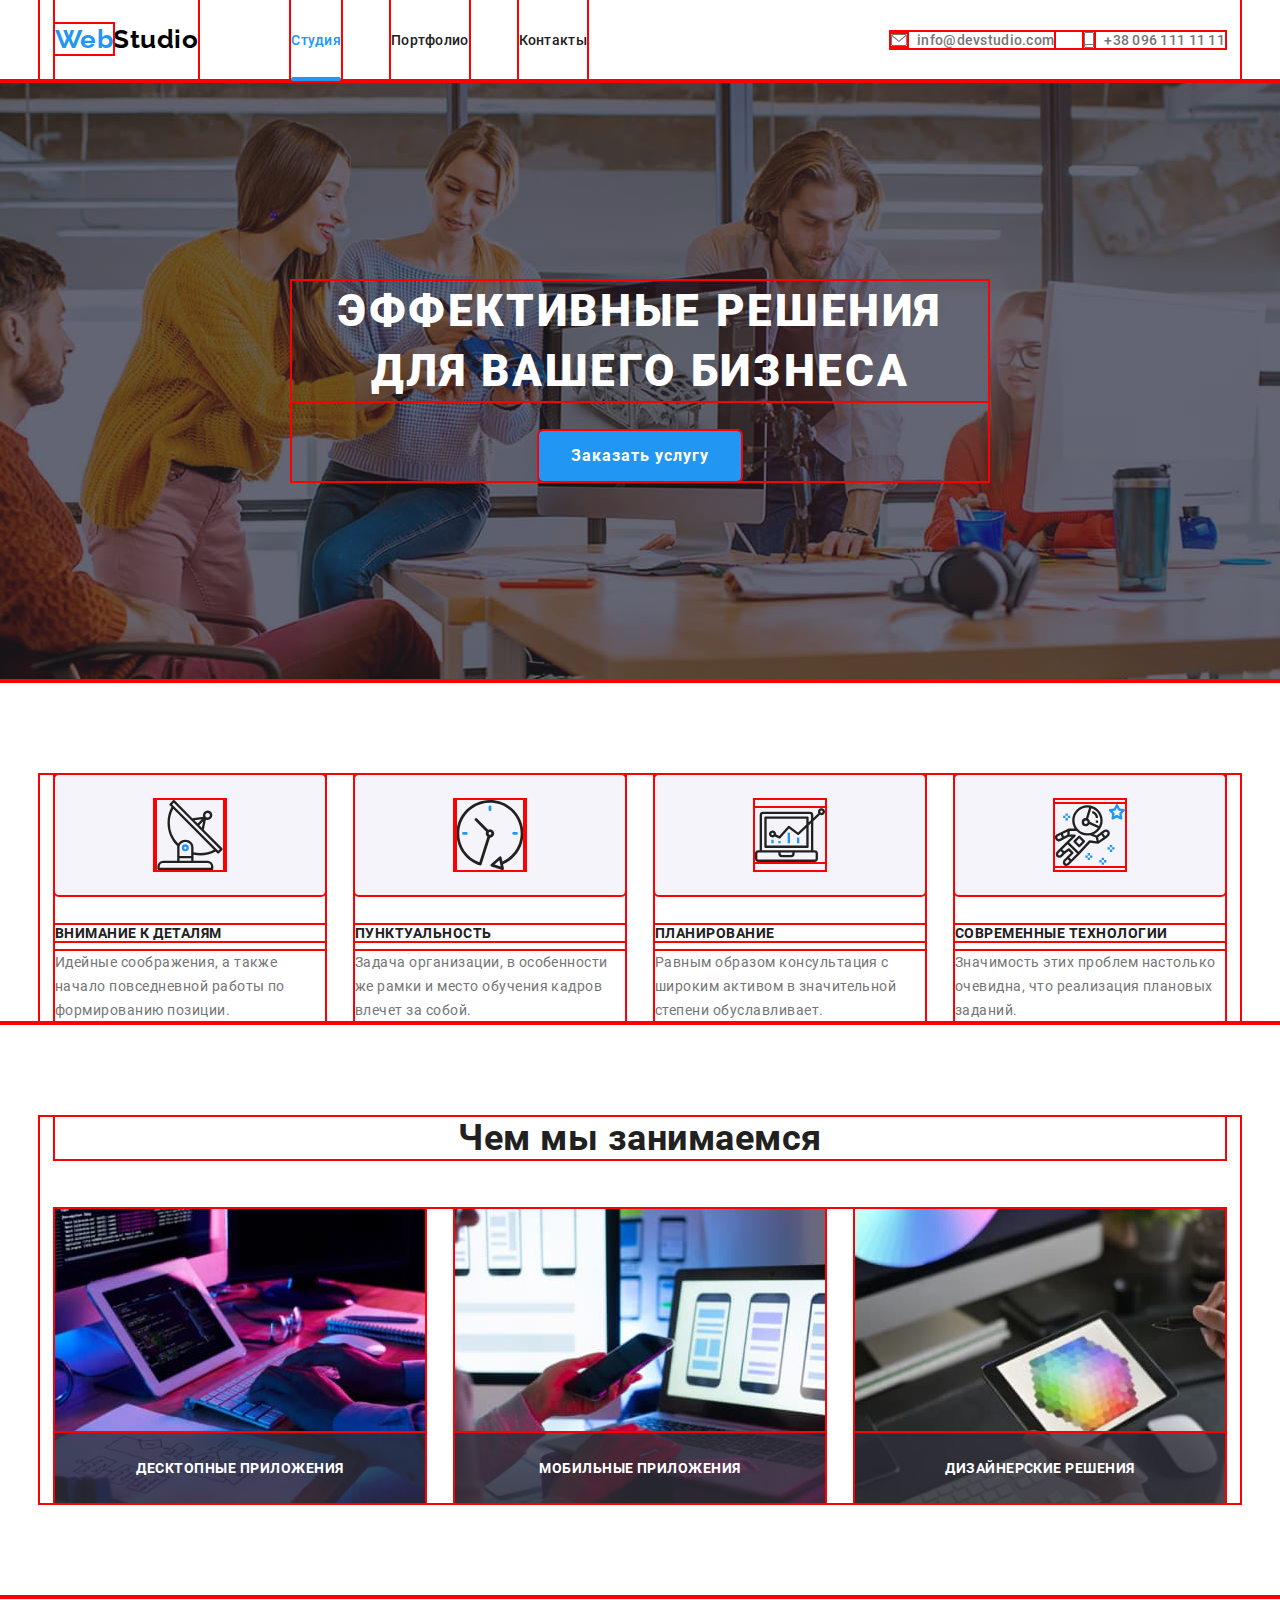
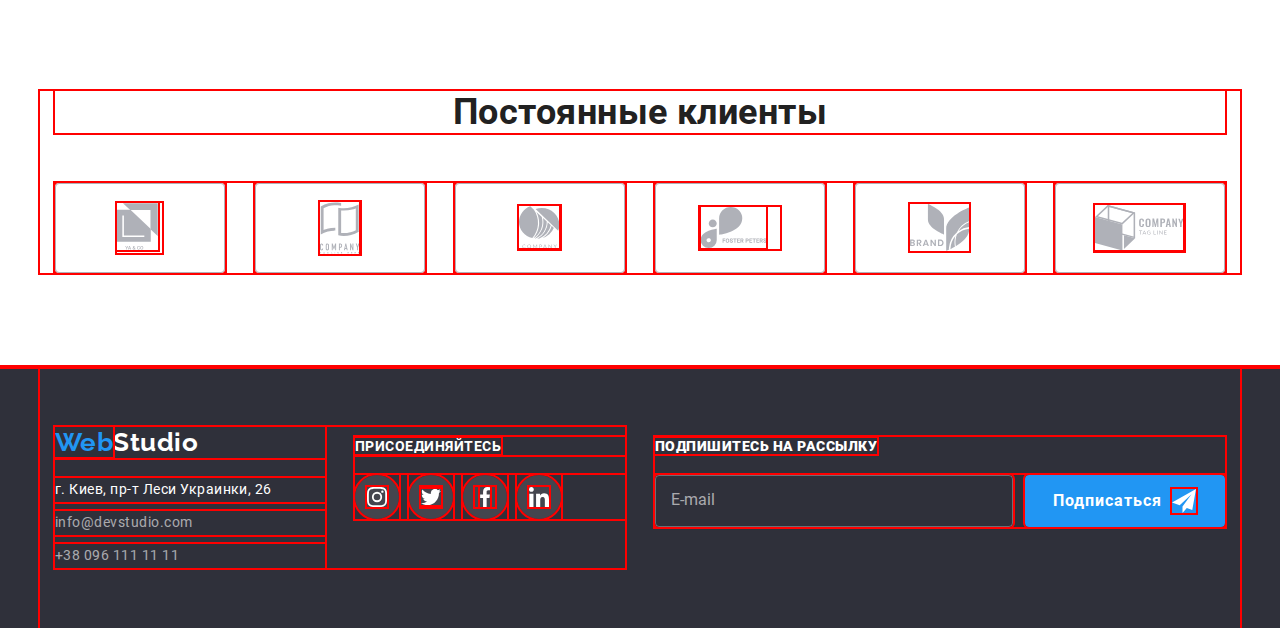
==== index.html @ f8124893 "Добавляет адаптивную верстку для хедера и футера" ====
<!DOCTYPE html>
<html lang="ru">
  <head>
    <meta charset="UTF-8" />
    <meta name="viewport" content="width=device-width, initial-scale=1.0" />
    <title>Studio</title>
    <!-- <link href="https://fonts.googleapis.com/css2?family=Raleway:wght@700&family=Roboto:wght@400;500;700;900&display=swap" rel="stylesheet" /> -->
    <link rel="stylesheet" href="./css/main.min.css" />
  </head>
  <body>
    <header class="header">
      <div class="container header-page">
        <nav class="header-nav">
          <a href="./" class="logo"> <span>Web</span>Studio</a>
          <div class="mobile-menu" id="mobile-menu" data-menu>Menu</div>
          <ul class="menu list">
            <li class="item"><a href="./index.html" class="link current">Студия</a></li>
            <li class="item"><a href="./portfolio.html" class="link">Портфолио</a></li>
            <li class="item"><a href="#" class="link">Контакты</a></li>
          </ul>
        </nav>
        <ul class="contacts list">
          <li class="contacts item">
            <a href="mailto:info@devstudio.com" class="link" target="_blank" rel="noopener noreferrer">
              <svg class="contacts-icon envelope-icon">
                <use href="./images/sprite.svg#icon-envelope"></use>
              </svg>
              info@devstudio.com
            </a>
          </li>
          <li class="contacts item">
            <a href="tel:+380961111111" class="link" target="_blank" rel="noopener noreferrer">
              <svg class="contacts-icon smartphone-icon">
                <use href="./images/sprite.svg#icon-smartphone"></use>
              </svg>
              +38 096 111 11 11
            </a>
          </li>
        </ul>
        <button type="button" class="btn-menu" aria-expanded="false" aria-controls="mobile-menu" data-menu-button>
          <svg width="40" height="40" aria-label="Переключатель моблиьного меню">
            <use class="icon-menu" href="./images/sprite.svg#menu"></use>
            <use class="icon-crosse" href="./images/sprite.svg#crosse"></use>
          </svg>
        </button>
      </div>
    </header>
    <main>
      <!--Герой-->
      <section class="hero">
        <div class="hero-container">
          <h1 class="hero-title">Эффективные решения для вашего бизнеса</h1>
          <button type="button" class="btn-main" data-modal-open>Заказать услугу</button>
        </div>
      </section>
      <!--Преимущества-->
      <section class="features no-padding">
        <div class="container">
          <h2 hidden class="visually-hidden">Advantage</h2>
          <ul class="features-list list">
            <li class="features-item">
              <div class="features-icon-bg">
                <svg class="features-icon">
                  <use href="./images/sprite.svg#icon-antenna"></use>
                </svg>
              </div>
              <h3 class="features-title">Внимание к деталям</h3>
              <p>Идейные соображения, а также начало повседневной работы по формированию позиции.</p>
            </li>
            <li class="features-item">
              <div class="features-icon-bg">
                <svg class="features-icon">
                  <use href="./images/sprite.svg#icon-clock"></use>
                </svg>
              </div>
              <h3 class="features-title">Пунктуальность</h3>
              <p>Задача организации, в особенности же рамки и место обучения кадров влечет за собой.</p>
            </li>
            <li class="features-item">
              <div class="features-icon-bg">
                <svg class="features-icon">
                  <use href="./images/sprite.svg#icon-diagram"></use>
                </svg>
              </div>
              <h3 class="features-title">Планирование</h3>
              <p>Равным образом консультация с широким активом в значительной степени обуславливает.</p>
            </li>
            <li class="features-item">
              <div class="features-icon-bg">
                <svg class="features-icon">
                  <use href="./images/sprite.svg#icon-astronaut"></use>
                </svg>
              </div>
              <h3 class="features-title">Современные технологии</h3>
              <p>Значимость этих проблем настолько очевидна, что реализация плановых заданий.</p>
            </li>
          </ul>
        </div>
      </section>
      <!--Чем мы занимаемся-->
      <section class="services">
        <div class="container">
          <h2 class="section-title">Чем мы занимаемся</h2>
          <ul class="services-list list">
            <li class="flex-element">
              <img src="./images/img1.jpg" alt="Десктопные приложения" width="370" />
              <h3>Десктопные приложения</h3>
            </li>
            <li class="flex-element">
              <img src="./images/img2.jpg" alt="Мобильные приложения" width="370" />
              <h3>Мобильные приложения</h3>
            </li>
            <li class="flex-element">
              <img src="./images/img3.jpg" alt="Дизайнерские решения веб" width="370" />
              <h3>Дизайнерские решения</h3>
            </li>
          </ul>
        </div>
      </section>
      <!--Наша команда-->
      <!-- <section class="team">
        <div class="container">
          <h2 class="section-title">Наша команда</h2>
          <ul class="team-list list">
            <li class="team-card">
              <img src="images/img4.jpg" alt="Николай Кучеренко" width="270" />
              <div class="team-main-info">
                <h3>Игорь Демьяненко</h3>
                <p>Product Designer</p>
                <ul class="social-icons-list list">
                  <li class="social-icons-item">
                    <a href="#" class="social-icons-link" target="_blank" rel="noopener noreferrer" aria-label="ссылка на Инстаграм">
                      <svg class="social-icon" width="20" height="20">
                        <use href="./images/sprite.svg#icon-instagram"></use>
                      </svg>
                    </a>
                  </li>
                  <li class="social-icons-item">
                    <a href="#" class="social-icons-link" target="_blank" rel="noopener norefferer" aria-label="ссылка на Твиттер">
                      <svg class="social-icon" width="20" height="20">
                        <use href="./images/sprite.svg#icon-twitter"></use>
                      </svg>
                    </a>
                  </li>
                  <li class="social-icons-item">
                    <a href="#" class="social-icons-link" target="_blank" rel="noopener norefferer" aria-label="ссылка на Фейсбук">
                      <svg class="social-icon" width="20" height="20">
                        <use href="./images/sprite.svg#icon-facebook"></use>
                      </svg>
                    </a>
                  </li>
                  <li class="social-icons-item">
                    <a href="#" class="social-icons-link" target="_blank" rel="noopener norefferer" aria-label="ссылка на Линкэдин">
                      <svg class="social-icon" width="20" height="20">
                        <use href="./images/sprite.svg#icon-linkedin"></use>
                      </svg>
                    </a>
                  </li>
                </ul>
              </div>
            </li>
            <li class="team-card">
              <img src="./images/img5.jpg" alt="Ольга Иванова" width="270" />
              <div class="team-main-info">
                <h3>Ольга Репина</h3>
                <p>Frontend Developer</p>
                <ul class="social-icons-list list">
                  <li class="social-icons-item">
                    <a href="#" class="social-icons-link" target="_blank" rel="noopener noreferrer" aria-label="ссылка на Инстаграм">
                      <svg class="social-icon" width="20" height="20">
                        <use href="./images/sprite.svg#icon-instagram"></use>
                      </svg>
                    </a>
                  </li>
                  <li class="social-icons-item">
                    <a href="#" class="social-icons-link" target="_blank" rel="noopener norefferer" aria-label="ссылка на Твиттер">
                      <svg class="social-icon" width="20" height="20">
                        <use href="./images/sprite.svg#icon-twitter"></use>
                      </svg>
                    </a>
                  </li>
                  <li class="social-icons-item">
                    <a href="#" class="social-icons-link" target="_blank" rel="noopener norefferer" aria-label="ссылка на Фейсбук">
                      <svg class="social-icon" width="20" height="20">
                        <use href="./images/sprite.svg#icon-facebook"></use>
                      </svg>
                    </a>
                  </li>
                  <li class="social-icons-item">
                    <a href="#" class="social-icons-link" target="_blank" rel="noopener norefferer" aria-label="ссылка на Линкэдин">
                      <svg class="social-icon" width="20" height="20">
                        <use href="./images/sprite.svg#icon-linkedin"></use>
                      </svg>
                    </a>
                  </li>
                </ul>
              </div>
            </li>
            <li class="team-card">
              <img src="./images/img6.jpg" alt="Андрей Шевченко" width="270" />
              <div class="team-main-info">
                <h3>Николай Тарасов</h3>
                <p>Marketing</p>
                <ul class="social-icons-list list">
                  <li class="social-icons-item">
                    <a href="#" class="social-icons-link" target="_blank" rel="noopener noreferrer" aria-label="ссылка на Инстаграм">
                      <svg class="social-icon" width="20" height="20">
                        <use href="./images/sprite.svg#icon-instagram"></use>
                      </svg>
                    </a>
                  </li>
                  <li class="social-icons-item">
                    <a href="#" class="social-icons-link" target="_blank" rel="noopener norefferer" aria-label="ссылка на Твиттер">
                      <svg class="social-icon" width="20" height="20">
                        <use href="./images/sprite.svg#icon-twitter"></use>
                      </svg>
                    </a>
                  </li>
                  <li class="social-icons-item">
                    <a href="#" class="social-icons-link" target="_blank" rel="noopener norefferer" aria-label="ссылка на Фейсбук">
                      <svg class="social-icon" width="20" height="20">
                        <use href="./images/sprite.svg#icon-facebook"></use>
                      </svg>
                    </a>
                  </li>
                  <li class="social-icons-item">
                    <a href="#" class="social-icons-link" target="_blank" rel="noopener norefferer" aria-label="ссылка на Линкэдин">
                      <svg class="social-icon" width="20" height="20">
                        <use href="./images/sprite.svg#icon-linkedin"></use>
                      </svg>
                    </a>
                  </li>
                </ul>
              </div>
            </li>
            <li class="team-card">
              <img src="./images/img7.jpg" alt="Иван Николаев" width="270" />
              <div class="team-main-info">
                <h3>Михаил Ермаков</h3>
                <p>UI Designer</p>
                <ul class="social-icons-list list">
                  <li class="social-icons-item">
                    <a href="#" class="social-icons-link" target="_blank" rel="noopener noreferrer" aria-label="ссылка на Инстаграм">
                      <svg class="social-icon" width="20" height="20">
                        <use href="./images/sprite.svg#icon-instagram"></use>
                      </svg>
                    </a>
                  </li>
                  <li class="social-icons-item">
                    <a href="#" class="social-icons-link" target="_blank" rel="noopener norefferer" aria-label="ссылка на Твиттер">
                      <svg class="social-icon" width="20" height="20">
                        <use href="./images/sprite.svg#icon-twitter"></use>
                      </svg>
                    </a>
                  </li>
                  <li class="social-icons-item">
                    <a href="#" class="social-icons-link" target="_blank" rel="noopener norefferer" aria-label="ссылка на Фейсбук">
                      <svg class="social-icon" width="20" height="20">
                        <use href="./images/sprite.svg#icon-facebook"></use>
                      </svg>
                    </a>
                  </li>
                  <li class="social-icons-item">
                    <a href="#" class="social-icons-link" target="_blank" rel="noopener norefferer" aria-label="ссылка на Линкэдин">
                      <svg class="social-icon" width="20" height="20">
                        <use href="./images/sprite.svg#icon-linkedin"></use>
                      </svg>
                    </a>
                  </li>
                </ul>
              </div>
            </li>
          </ul>
        </div>
      </section> -->
      <!--Наши клиенты-->
      <section class="clients">
        <div class="container studio">
          <h2 class="section-title">Постоянные клиенты</h2>
          <ul class="clients-list list">
            <li class="clients-item">
              <a href="#" class="clients-link" target="_blank" rel="noopener noreferrer" aria-label="YA&KO">
                <svg class="clients-icon" width="45" height="50">
                  <use href="./images/sprite.svg#icon-logo1"></use>
                </svg>
              </a>
            </li>
            <li class="clients-item">
              <a href="#" class="clients-link" target="_blank" rel="noopener noreferrer" aria-label="Company Tagline Here">
                <svg class="clients-icon" width="40" height="52">
                  <use href="./images/sprite.svg#icon-logo2"></use>
                </svg>
              </a>
            </li>
            <li class="clients-item">
              <a href="#" class="clients-link" target="_blank" rel="noopener noreferrer" aria-label="Company">
                <svg class="clients-icon" width="41" height="43">
                  <use href="./images/sprite.svg#icon-logo3"></use>
                </svg>
              </a>
            </li>
            <li class="clients-item">
              <a href="#" class="clients-link" target="_blank" rel="noopener noreferrer" aria-label="Foster Peretrs">
                <svg class="clients-icon" width="80" height="42">
                  <use href="./images/sprite.svg#icon-logo4"></use>
                </svg>
              </a>
            </li>
            <li class="clients-item">
              <a href="#" class="clients-link" target="_blank" rel="noopener noreferrer" aria-label="Brand">
                <svg class="clients-icon" width="59" height="47">
                  <use href="./images/sprite.svg#icon-logo5"></use>
                </svg>
              </a>
            </li>
            <li class="clients-item">
              <a href="#" class="clients-link" target="_blank" rel="noopener noreferrer" aria-label="Company Tag Line">
                <svg class="clients-icon" width="89" height="46">
                  <use href="./images/sprite.svg#icon-logo6"></use>
                </svg>
              </a>
            </li>
          </ul>
        </div>
      </section>
    </main>

    <!-- Футер -->

    <footer class="footer">
      <div class="footer-flexbox container">
        <div class="footer-contacts">
          <div class="footer-address-contacts">
            <a href="./" class="logo logo-footer"> <span>Web</span>Studio</a>
            <address class="address">
              <ul class="list">
                <li class="address-item">г. Киев, пр-т Леси Украинки, 26</li>
                <li class="address-contacts">
                  <a href="mailto:info@devstudio.com" class="link" target="_blank" rel="noopener noreferrer"> info@devstudio.com </a>
                </li>
                <li class="address-contacts">
                  <a href="tel:+380961111111" class="link" target="_blank" rel="noopener noreferrer"> +38 096 111 11 11 </a>
                </li>
              </ul>
            </address>
          </div>
          <div class="footer-social-contacts">
            <p>
              <b class="call-to-activity">Присоединяйтесь</b>
            </p>
            <ul class="footer-social-icons-list list">
              <li class="footer-social-icons-item">
                <a href="#" class="footer-social-icons-link" target="_blank" rel="noopener noreferrer" aria-label="ссылка на Инстаграм">
                  <svg class="footer-social-icon" width="20" height="20">
                    <use href="./images/sprite.svg#icon-instagram"></use>
                  </svg>
                </a>
              </li>
              <li class="footer-social-icons-item">
                <a href="#" class="footer-social-icons-link" target="_blank" rel="noopener norefferer" aria-label="ссылка на Твиттер">
                  <svg class="footer-social-icon" width="20" height="20">
                    <use href="./images/sprite.svg#icon-twitter"></use>
                  </svg>
                </a>
              </li>
              <li class="footer-social-icons-item">
                <a href="#" class="footer-social-icons-link" target="_blank" rel="noopener norefferer" aria-label="ссылка на Фейсбук">
                  <svg class="footer-social-icon" width="20" height="20">
                    <use href="./images/sprite.svg#icon-facebook"></use>
                  </svg>
                </a>
              </li>
              <li class="footer-social-icons-item">
                <a href="#" class="footer-social-icons-link" target="_blank" rel="noopener norefferer" aria-label="ссылка на Линкэдин">
                  <svg class="footer-social-icon" width="20" height="20">
                    <use href="./images/sprite.svg#icon-linkedin"></use>
                  </svg>
                </a>
              </li>
            </ul>
          </div>
        </div>
        <div class="footer-form">
          <form autocomplete="off">
            <label for="subscription" class="call-to-activity">
              <b>Подпишитесь на рассылку</b>
            </label>
            <div class="input-form">
              <input id="subscription" type="email" name="email" placeholder="E-mail" />
              <button type="submit" class="btn-footer">
                Подписаться
                <svg class="icon-send">
                  <use href="./images/sprite.svg#icon-send"></use>
                </svg>
              </button>
            </div>
          </form>
        </div>
      </div>
    </footer>
    <!--Модальное окно-->
    <div class="backdrop is-hidden" data-modal>
      <div class="modal">
        <div class="modal-form">
          <h2 class="modal-title">Оставьте свои данные, мы вам перезвоним</h2>
          <form class="user-form" autocomplete="off">
            <label for="user-name" class="modal-label">Имя</label>
            <div class="form-field">
              <input type="text" name="name" id="user-name" class="form-input" />
              <svg class="icon-form">
                <use href="./images/sprite.svg#person-black-18dp"></use>
              </svg>
            </div>
            <label for="user-tel" class="modal-label">Телефон</label>
            <div class="form-field">
              <input type="tel" name="tel" id="user-tel" class="form-input" />
              <svg class="icon-form">
                <use href="./images/sprite.svg#phone-black-18dp"></use>
              </svg>
            </div>
            <label for="user-email" class="modal-label">Почта</label>
            <div class="form-field">
              <input type="email" name="email" id="user-email" class="form-input" />
              <svg class="icon-form">
                <use href="./images/sprite.svg#email-black-18dp"></use>
              </svg>
            </div>
            <label for="comment" class="modal-label">Комментарий</label>
            <div class="form-field comment">
              <textarea name="comment" id="comment" placeholder="Введите текст"></textarea>
            </div>
            <div class="agreement">
              <label class="user-agreement">
                <input type="checkbox" name="checkbox" class="checkbox" />
                <span class="icon-check"></span>Соглашаюсь с рассылкой и принимаю
                <a href="#">Условия договора</a>
              </label>
            </div>
            <button type="submit" class="btn-submit">Отправить</button>
          </form>
        </div>

        <button type="button" class="btn-modal" data-modal-close>
          <svg class="icon-close">
            <use href="./images/sprite.svg#close-back-18dp"></use>
          </svg>
        </button>
      </div>
    </div>
    <script src="./js/menu.js"></script>
    <script src="./js/modal.js"></script>
  </body>
</html>
---- css/main.min.css ----
@font-face{font-family:"Roboto";src:url("../fonts/Roboto/roboto-v20-latin_cyrillic-regular.woff2") format("woff2"),url("../fonts/Roboto/roboto-v20-latin_cyrillic-regular.woff") format("woff");font-style:normal;font-weight:400}@font-face{font-family:"Roboto";src:url("../fonts/Roboto/roboto-v20-latin_cyrillic-500.woff2") format("woff2"),url("../fonts/Roboto/roboto-v20-latin_cyrillic-500.woff") format("woff");font-style:normal;font-weight:500}@font-face{font-family:"Roboto";src:url("../fonts/Roboto/roboto-v20-latin_cyrillic-700.woff2") format("woff2"),url("../fonts/Roboto/roboto-v20-latin_cyrillic-700.woff") format("woff");font-style:normal;font-weight:700}@font-face{font-family:"Roboto";src:url("../fonts/Roboto/roboto-v20-latin_cyrillic-900.woff2") format("woff2"),url("../fonts/Roboto/roboto-v20-latin_cyrillic-900.woff") format("woff");font-style:normal;font-weight:900}@font-face{font-family:"Raleway";src:url("../fonts/Raleway/raleway-v17-latin_cyrillic-700.woff2") format("woff2"),url("../fonts/Raleway/raleway-v17-latin_cyrillic-700.woff") format("woff");font-style:normal;font-weight:700}/*! normalize.css v8.0.1 | MIT License | github.com/necolas/normalize.css */html{line-height:1.15;-webkit-text-size-adjust:100%}body{margin:0}main{display:block}h1{font-size:2em;margin:0.67em 0}hr{-webkit-box-sizing:content-box;box-sizing:content-box;height:0;overflow:visible}pre{font-family:monospace, monospace;font-size:1em}a{background-color:transparent}abbr[title]{border-bottom:none;text-decoration:underline;-webkit-text-decoration:underline dotted;text-decoration:underline dotted}b,strong{font-weight:bolder}code,kbd,samp{font-family:monospace, monospace;font-size:1em}small{font-size:80%}sub,sup{font-size:75%;line-height:0;position:relative;vertical-align:baseline}sub{bottom:-0.25em}sup{top:-0.5em}img{border-style:none}button,input,optgroup,select,textarea{font-family:inherit;font-size:100%;line-height:1.15;margin:0}button,input{overflow:visible}button,select{text-transform:none}button,[type="button"],[type="reset"],[type="submit"]{-webkit-appearance:button}button::-moz-focus-inner,[type="button"]::-moz-focus-inner,[type="reset"]::-moz-focus-inner,[type="submit"]::-moz-focus-inner{border-style:none;padding:0}button:-moz-focusring,[type="button"]:-moz-focusring,[type="reset"]:-moz-focusring,[type="submit"]:-moz-focusring{outline:1px dotted ButtonText}fieldset{padding:0.35em 0.75em 0.625em}legend{-webkit-box-sizing:border-box;box-sizing:border-box;color:inherit;display:table;max-width:100%;padding:0;white-space:normal}progress{vertical-align:baseline}textarea{overflow:auto}[type="checkbox"],[type="radio"]{-webkit-box-sizing:border-box;box-sizing:border-box;padding:0}[type="number"]::-webkit-inner-spin-button,[type="number"]::-webkit-outer-spin-button{height:auto}[type="search"]{-webkit-appearance:textfield;outline-offset:-2px}[type="search"]::-webkit-search-decoration{-webkit-appearance:none}::-webkit-file-upload-button{-webkit-appearance:button;font:inherit}details{display:block}summary{display:list-item}template{display:none}[hidden]{display:none}html{-webkit-box-sizing:border-box;box-sizing:border-box}*{outline:2px solid red}*,*::before,*::after{-webkit-box-sizing:inherit;box-sizing:inherit}body{font-family:"Roboto", sans-serif;letter-spacing:0.03em}a{display:block;text-decoration:none}address{font-style:normal}img{display:block;max-width:100%;height:auto}.list{list-style:none;padding:0;margin:0}.container{width:100%;margin-right:auto;margin-left:auto;padding-right:15px;padding-left:15px}@media (min-width: 480px){.container{width:480px}}@media (min-width: 768px){.container{width:768px}}@media (min-width: 1200px){.container{width:1200px}}.visually-hidden{position:absolute !important;clip:rect(1px 1px 1px 1px);clip:rect(1px, 1px, 1px, 1px);padding:0 !important;border:0 !important;height:1px !important;width:1px !important;overflow:hidden}section{padding-top:60px;padding-bottom:60px}@media (min-width: 1200px){section{padding-top:94px;padding-bottom:94px}}section.no-padding{padding-bottom:0}.section-title{margin-top:0;margin-bottom:30px;font-weight:bold;font-size:28px;line-height:1.179;text-align:center;color:#212121}@media (min-width: 1200px){.section-title{margin-bottom:50px;font-size:36px;line-height:1.167}}.header{border-bottom:1px solid #ececec}@media screen and (max-width: 767px){.header{position:relative}}.header-page{display:-webkit-box;display:-ms-flexbox;display:flex;-webkit-box-align:center;-ms-flex-align:center;align-items:center;-webkit-box-pack:justify;-ms-flex-pack:justify;justify-content:space-between}.header-nav{display:-webkit-box;display:-ms-flexbox;display:flex;-webkit-box-align:center;-ms-flex-align:center;align-items:center;-webkit-box-pack:justify;-ms-flex-pack:justify;justify-content:space-between}.logo{padding-top:24px;padding-bottom:25px;font-family:"Raleway", sans-serif;font-weight:700;font-size:26px;line-height:1.192;color:#000}.logo span{color:#2196f3}.logo-footer{padding-top:0;padding-bottom:0;margin-bottom:20px;color:#fff}.menu{display:none}@media (min-width: 768px){.menu{display:-webkit-box;display:-ms-flexbox;display:flex;margin-left:88px}}@media (min-width: 1200px){.menu{margin-left:93px}}.menu .item:not(:last-child){margin-right:50px}.menu .link{padding-top:32px;padding-bottom:32px;font-weight:500;font-size:14px;line-height:1.143;letter-spacing:0.02em;color:#212121;-webkit-transition:color 250ms cubic-bezier(0.4, 0, 0.2, 1);transition:color 250ms cubic-bezier(0.4, 0, 0.2, 1)}.menu .link:hover,.menu .link:focus{color:#2196f3}.menu .current{position:relative;color:#2196f3}.menu .current::after{position:absolute;bottom:-1px;display:block;content:" ";border-radius:2px;width:100%;height:4px;background:#2196f3}.btn-menu{display:-webkit-box;display:-ms-flexbox;display:flex;padding:0;margin:0;border:none;background-color:transparent}.btn-menu .icon-crosse{display:none}.btn-menu.is-open .icon-crosse{display:block}.btn-menu.is-open .icon-menu{display:none}@media (min-width: 768px){.btn-menu{display:none}}.mobile-menu{display:none;position:absolute;top:100%;left:0;width:100%;background-color:#fff;padding:20px;text-align:center;font-weight:500;font-size:18px;line-height:1.167;letter-spacing:0.02em;color:#212121}.mobile-menu.is-open{display:block}.contacts{display:none}@media (min-width: 768px){.contacts{display:block;margin-left:auto}.contacts .item+.item{margin-top:10px}}@media (min-width: 1200px){.contacts{display:-webkit-box;display:-ms-flexbox;display:flex}.contacts .item+.item{margin-left:30px;margin-top:0}}.contacts .link{display:-webkit-box;display:-ms-flexbox;display:flex;-webkit-box-align:center;-ms-flex-align:center;align-items:center;font-weight:500;font-size:14px;line-height:1.143;letter-spacing:0.02em;color:#757575;-webkit-transition:color 250ms cubic-bezier(0.4, 0, 0.2, 1);transition:color 250ms cubic-bezier(0.4, 0, 0.2, 1)}.contacts .link:hover,.contacts .link:focus{color:#2196f3}.envelope-icon,.smartphone-icon{margin-right:10px;fill:currentColor;width:12px;height:10px}.envelope-icon{width:16px;height:12px}.smartphone-icon{width:10px;height:16px}.hero{display:-webkit-box;display:-ms-flexbox;display:flex;max-width:1600px;min-height:600px;margin-left:auto;margin-right:auto;background-color:#c4c4c4;background-image:-webkit-gradient(linear, left top, right top, from(rgba(47,48,58,0.4)), to(rgba(47,48,58,0.4))),url(../images/hero-img.jpg);background-image:linear-gradient(to right, rgba(47,48,58,0.4), rgba(47,48,58,0.4)),url(../images/hero-img.jpg);background-repeat:no-repeat;background-position:center;background-size:cover}.hero-container{display:-webkit-box;display:-ms-flexbox;display:flex;-ms-flex-wrap:wrap;flex-wrap:wrap;-webkit-box-pack:center;-ms-flex-pack:center;justify-content:center;max-width:360px;margin:auto}@media (min-width: 1200px){.hero-container{max-width:696px}}.hero-title{margin-top:0;margin-bottom:30px;margin-right:auto;margin-left:auto;font-weight:900;font-size:26px;line-height:1.615;letter-spacing:0.06em;text-align:center;text-transform:uppercase;color:#fff}@media (min-width: 1200px){.hero-title{font-size:44px;line-height:1.364}}.btn-main{border-radius:4px;border:0 solid transparent;min-width:200px;padding:10px 32px;font-weight:700;font-size:16px;line-height:1.875;letter-spacing:0.06em;color:#fff;background-color:#2196f3;-webkit-box-shadow:0px 4px 4px rgba(0,0,0,0.15);box-shadow:0px 4px 4px rgba(0,0,0,0.15);cursor:pointer;-webkit-transition:color 250ms cubic-bezier(0.4, 0, 0.2, 1),background-color 250ms cubic-bezier(0.4, 0, 0.2, 1);transition:color 250ms cubic-bezier(0.4, 0, 0.2, 1),background-color 250ms cubic-bezier(0.4, 0, 0.2, 1)}.btn-main:hover,.btn-main:focus{color:#2196f3;background-color:#fff}.btn-footer{display:-webkit-box;display:-ms-flexbox;display:flex;-webkit-box-align:center;-ms-flex-align:center;align-items:center;min-width:200px;min-height:50px;padding:10px 28px;margin-right:auto;margin-left:auto;border-radius:4px;font-weight:700;font-size:16px;line-height:1.875;letter-spacing:0.06em;color:#fff;background:#2196f3;border:transparent;cursor:pointer;-webkit-transition:background-color 250ms cubic-bezier(0.4, 0, 0.2, 1);transition:background-color 250ms cubic-bezier(0.4, 0, 0.2, 1)}.btn-footer:hover,.btn-footer:focus{color:#2196f3;background-color:#fff}@media (min-width: 768px){.features-list{display:-webkit-box;display:-ms-flexbox;display:flex;-ms-flex-wrap:wrap;flex-wrap:wrap}}.features-item{width:100%}@media screen and (max-width: 767px){.features-item:not(:last-child){margin-bottom:30px}}@media (min-width: 768px){.features-item{width:calc((100% - 30px) / 2)}.features-item:not(:nth-child(2n)){margin-right:30px}}@media screen and (max-width: 1199px){.features-item:not(:nth-last-child(-n+2)){margin-bottom:30px}}@media (min-width: 1200px){.features-item{width:calc((100% - 90px) / 4);margin-bottom:0}.features-item:not(:last-child){margin-right:30px}}.features-icon-bg{display:-webkit-box;display:-ms-flexbox;display:flex;-webkit-box-pack:center;-ms-flex-pack:center;justify-content:center;-webkit-box-align:center;-ms-flex-align:center;align-items:center;width:100%;height:120px;background-color:#f5f4fa;border-radius:4px}.features-icon{width:70px;height:70px}.features-title{margin-top:30px;margin-bottom:10px;font-weight:700;font-size:14px;line-height:1.143;text-align:center;text-transform:uppercase;color:#212121}@media (min-width: 768px){.features-title{text-align:start}}.features p{margin:0;font-weight:400;font-size:14px;line-height:1.714;color:#757575}@media screen and (max-width: 1199px){.services{display:none}}.services-list{display:-webkit-box;display:-ms-flexbox;display:flex;-ms-flex-wrap:wrap;flex-wrap:wrap}.services-list h3{position:absolute;bottom:0;margin:0;padding-top:27px;padding-bottom:27px;font-weight:700;font-size:14px;line-height:1.143;text-align:center;text-transform:uppercase;width:100%;height:70px;color:#fff;background:rgba(47,48,58,0.8)}.services-list .flex-element{position:relative;width:calc((100% - 60px) / 3)}.services-list .flex-element:not(:nth-child(3n)){margin-right:30px}.team{background-color:#f5f4fa}.team-card{border-radius:0px 0px 4px 4px;background-color:#fff;-webkit-box-shadow:0px 1px 3px rgba(0,0,0,0.12),0px 1px 1px rgba(0,0,0,0.14),0px 2px 1px rgba(0,0,0,0.2);box-shadow:0px 1px 3px rgba(0,0,0,0.12),0px 1px 1px rgba(0,0,0,0.14),0px 2px 1px rgba(0,0,0,0.2)}.team h3{margin-top:0;margin-bottom:10px;font-weight:500;font-size:16px;line-height:1.187;text-align:center;color:#212121}.team p{margin-top:0;margin-bottom:16px;font-weight:400;font-size:16px;line-height:1.187;text-align:center;color:#757575}.team-main-info{padding-top:30px;padding-bottom:24px}.social-icons-list{display:-webkit-box;display:-ms-flexbox;display:flex;-webkit-box-pack:center;-ms-flex-pack:center;justify-content:center}.social-icons-link{display:-webkit-box;display:-ms-flexbox;display:flex;-webkit-box-pack:center;-ms-flex-pack:center;justify-content:center;-webkit-box-align:center;-ms-flex-align:center;align-items:center;width:44px;height:44px;border-radius:50%;color:#afb1b8;background-color:transparent;-webkit-transition:color 250ms cubic-bezier(0.4, 0, 0.2, 1),background-color 250ms cubic-bezier(0.4, 0, 0.2, 1);transition:color 250ms cubic-bezier(0.4, 0, 0.2, 1),background-color 250ms cubic-bezier(0.4, 0, 0.2, 1)}.social-icons-link:hover,.social-icons-link:focus{color:#fff;background-color:#2196f3}.social-icons-item:not(:last-child){margin-right:10px}.social-icon{fill:currentColor}.clients-list{display:-webkit-box;display:-ms-flexbox;display:flex;-ms-flex-wrap:wrap;flex-wrap:wrap}@media screen and (max-width: 767px){.clients-item{width:calc((100% - 30px) / 2)}.clients-item:not(:nth-child(2n)){margin-right:30px}.clients-item:not(:nth-last-child(-n+2)){margin-bottom:30px}}@media screen and (min-width: 768px) and (max-width: 1199px){.clients-item{width:calc((100% - 60px) / 3)}.clients-item:not(:nth-child(3n)){margin-right:30px}.clients-item:not(:nth-last-child(-n+3)){margin-bottom:30px}}@media (min-width: 1200px){.clients-item{width:calc((100% - 150px) / 6)}.clients-item:not(:nth-child(6n)){margin-right:30px}}.clients-link{display:-webkit-box;display:-ms-flexbox;display:flex;-webkit-box-pack:center;-ms-flex-pack:center;justify-content:center;-webkit-box-align:center;-ms-flex-align:center;align-items:center;width:100%;height:90px;border:1px solid #afb1b8;-webkit-box-sizing:border-box;box-sizing:border-box;border-radius:4px;color:#afb1b8;-webkit-transition:color 250ms cubic-bezier(0.4, 0, 0.2, 1),border-color 250ms cubic-bezier(0.4, 0, 0.2, 1);transition:color 250ms cubic-bezier(0.4, 0, 0.2, 1),border-color 250ms cubic-bezier(0.4, 0, 0.2, 1)}.clients-link:hover,.clients-link:focus{border-color:#2196f3;color:#2196f3}.clients-icon{fill:currentColor}.footer{background-color:#2f303a;color:#fff}.footer-flexbox{padding-top:60px;padding-bottom:60px}@media (min-width: 1200px){.footer-flexbox{display:-webkit-box;display:-ms-flexbox;display:flex;-webkit-box-align:baseline;-ms-flex-align:baseline;align-items:baseline;-webkit-box-pack:justify;-ms-flex-pack:justify;justify-content:space-between}.footer-flexbox .footer-form{width:calc(50% - 15px)}}@media screen and (min-width: 768px){.footer-contacts{display:-webkit-box;display:-ms-flexbox;display:flex;-webkit-box-align:baseline;-ms-flex-align:baseline;align-items:baseline;-ms-flex-pack:distribute;justify-content:space-around}}@media (min-width: 1200px){.footer-contacts{width:calc((100% - 30px) / 2);margin-right:30px;margin-bottom:0;-webkit-box-pack:start;-ms-flex-pack:start;justify-content:start}}@media screen and (max-width: 1199px){.footer-address-contacts,.footer-social-contacts{text-align:center;margin-bottom:60px}}@media (min-width: 1200px){.footer-address-contacts,.footer-social-contacts{width:calc((100% - 30px) / 2)}.footer-address-contacts:not(:last-child),.footer-social-contacts:not(:last-child){margin-right:30px}}.address>.list{font-weight:400;font-size:14px;line-height:1.714}.address-contacts .link{margin-top:9px;color:rgba(255,255,255,0.6);-webkit-transition:color 250ms cubic-bezier(0.4, 0, 0.2, 1);transition:color 250ms cubic-bezier(0.4, 0, 0.2, 1)}.address-contacts .link:hover,.address-contacts .link:focus{color:#2196f3}.footer p{margin-top:0;margin-bottom:20px}.footer-social-icons-list{display:-webkit-box;display:-ms-flexbox;display:flex;-webkit-box-pack:center;-ms-flex-pack:center;justify-content:center}@media (min-width: 1200px){.footer-social-icons-list{-webkit-box-pack:start;-ms-flex-pack:start;justify-content:start}}.footer-social-icons-item:not(:last-child){margin-right:10px}.footer-social-icons-link{display:-webkit-box;display:-ms-flexbox;display:flex;-webkit-box-pack:center;-ms-flex-pack:center;justify-content:center;-webkit-box-align:center;-ms-flex-align:center;align-items:center;width:44px;height:44px;border-radius:50%;color:#fff;background-color:rgba(255,255,255,0.1);-webkit-transition:background-color 250ms cubic-bezier(0.4, 0, 0.2, 1);transition:background-color 250ms cubic-bezier(0.4, 0, 0.2, 1)}.footer-social-icons-link:hover,.footer-social-icons-link:focus{background-color:#2196f3}.footer-social-icon{fill:currentColor}.call-to-activity{font-weight:700;font-size:14px;line-height:1.143;text-transform:uppercase}@media screen and (max-width: 1199px){.footer-form{text-align:center}}.input-form{margin-top:20px}@media (min-width: 1200px){.input-form{display:-webkit-box;display:-ms-flexbox;display:flex}}.input-form input{display:-webkit-box;display:-ms-flexbox;display:flex;-webkit-box-align:center;-ms-flex-align:center;align-items:center;margin-right:auto;margin-left:auto;margin-bottom:20px;width:100%;max-width:450px;border-radius:4px;padding:15px 0px 16px 15px;background-color:transparent;color:rgba(255,255,255,0.6);border:1px solid rgba(255,255,255,0.3)}@media (min-width: 1200px){.input-form input{max-width:358px;margin-right:12px;margin-bottom:0}}.input-form input::-webkit-input-placeholder{padding-right:0;font-weight:400;font-size:16px;line-height:1.25;color:rgba(255,255,255,0.6)}.input-form input:-ms-input-placeholder{padding-right:0;font-weight:400;font-size:16px;line-height:1.25;color:rgba(255,255,255,0.6)}.input-form input::-ms-input-placeholder{padding-right:0;font-weight:400;font-size:16px;line-height:1.25;color:rgba(255,255,255,0.6)}.input-form input::placeholder{padding-right:0;font-weight:400;font-size:16px;line-height:1.25;color:rgba(255,255,255,0.6)}.icon-send{margin-left:10px;width:24px;height:24px;fill:currentColor}.backdrop{position:fixed;top:0;left:0;bottom:0;right:0;background-color:rgba(0,0,0,0.2);-webkit-transition:opacity 250ms cubic-bezier(0.4, 0, 0.2, 1);transition:opacity 250ms cubic-bezier(0.4, 0, 0.2, 1)}.backdrop.is-hidden{opacity:0;pointer-events:none}.modal{position:absolute;top:50%;left:50%;-webkit-transform:translate(-50%, -50%);transform:translate(-50%, -50%);display:-webkit-box;display:-ms-flexbox;display:flex;-webkit-box-pack:end;-ms-flex-pack:end;justify-content:flex-end;width:528px;height:581px;background-color:#fff;-webkit-transition:-webkit-transform 250ms cubic-bezier(0.4, 0, 0.2, 1);transition:-webkit-transform 250ms cubic-bezier(0.4, 0, 0.2, 1);transition:transform 250ms cubic-bezier(0.4, 0, 0.2, 1);transition:transform 250ms cubic-bezier(0.4, 0, 0.2, 1), -webkit-transform 250ms cubic-bezier(0.4, 0, 0.2, 1)}.modal-form{width:100%;padding:40px}.modal-title{margin:0 0 12px;font-weight:700;font-size:20px;line-height:1.15;text-align:center;color:#212121}.modal-label{display:-webkit-box;display:-ms-flexbox;display:flex;-webkit-box-orient:vertical;-webkit-box-direction:normal;-ms-flex-direction:column;flex-direction:column;margin-bottom:4px;font-weight:400;font-size:12px;line-height:1.167;letter-spacing:0.01em;color:#757575}.user-form{width:448px}.form-field{position:relative;margin-bottom:10px}.form-field.comment{margin-bottom:20px}.form-input{display:block;width:100%;margin:0;padding-top:11px;padding-right:12px;padding-bottom:11px;padding-left:42px;border:1px solid rgba(33,33,33,0.2);border-radius:4px;outline:none;-webkit-transition:border-color 250ms cubic-bezier(0.4, 0, 0.2, 1);transition:border-color 250ms cubic-bezier(0.4, 0, 0.2, 1)}.form-input:focus{border-color:#2196f3}.form-input:focus+.icon-form{fill:#2196f3}.icon-form{position:absolute;top:50%;left:12px;-webkit-transform:translateY(-50%);transform:translateY(-50%);width:18px;height:18px;fill:#000;-webkit-transition:fill 250ms cubic-bezier(0.4, 0, 0.2, 1);transition:fill 250ms cubic-bezier(0.4, 0, 0.2, 1)}textarea{width:100%;resize:none;padding:12px 16px;height:120px;border:1px solid rgba(33,33,33,0.2);border-radius:4px;-webkit-transition:border-color 250ms cubic-bezier(0.4, 0, 0.2, 1);transition:border-color 250ms cubic-bezier(0.4, 0, 0.2, 1)}textarea:focus{border-color:#2196f3}.form-field textarea::-webkit-input-placeholder{font-weight:400;font-size:12px;line-height:1.167;letter-spacing:0.01em;color:rgba(117,117,117,0.5)}.form-field textarea:-ms-input-placeholder{font-weight:400;font-size:12px;line-height:1.167;letter-spacing:0.01em;color:rgba(117,117,117,0.5)}.form-field textarea::-ms-input-placeholder{font-weight:400;font-size:12px;line-height:1.167;letter-spacing:0.01em;color:rgba(117,117,117,0.5)}.form-field textarea::placeholder{font-weight:400;font-size:12px;line-height:1.167;letter-spacing:0.01em;color:rgba(117,117,117,0.5)}.agreement{display:-webkit-box;display:-ms-flexbox;display:flex;-webkit-box-pack:center;-ms-flex-pack:center;justify-content:center;margin-bottom:30px}.user-agreement{position:relative;display:inline-block;padding-left:23px;font-weight:400;font-size:14px;line-height:1.714;color:#757575}.user-agreement a{display:inline-block;color:#2196f3;text-decoration:underline}.checkbox{position:absolute;width:1px;height:1px;margin:-1px;border:0;padding:0;clip:rect(0 0 0 0);overflow:hidden}.icon-check{position:absolute;top:50%;left:0;-webkit-transform:translateY(-50%);transform:translateY(-50%);display:inline-block;margin-right:7px;width:16px;height:15px;border:2px solid #212121;border-radius:3px;-webkit-transition:border-color 250ms cubic-bezier(0.4, 0, 0.2, 1),background-color 250ms cubic-bezier(0.4, 0, 0.2, 1),background-image 250ms cubic-bezier(0.4, 0, 0.2, 1),background-origin 250ms cubic-bezier(0.4, 0, 0.2, 1);transition:border-color 250ms cubic-bezier(0.4, 0, 0.2, 1),background-color 250ms cubic-bezier(0.4, 0, 0.2, 1),background-image 250ms cubic-bezier(0.4, 0, 0.2, 1),background-origin 250ms cubic-bezier(0.4, 0, 0.2, 1)}.checkbox:checked+.icon-check{border-color:#2196f3;background-color:#2196f3;background-image:url(../images/icons/icon-check.svg);background-size:contain;background-origin:border-box}.btn-submit{display:block;margin-left:auto;margin-right:auto;border-radius:4px;border:0 solid transparent;min-width:200px;padding:10px 32px;font-weight:700;font-size:16px;line-height:1.875;letter-spacing:0.06em;color:#fff;background-color:#2196f3;-webkit-box-shadow:0px 4px 4px rgba(0,0,0,0.15);box-shadow:0px 4px 4px rgba(0,0,0,0.15);cursor:pointer;-webkit-transition:color 250ms cubic-bezier(0.4, 0, 0.2, 1),background-color 250ms cubic-bezier(0.4, 0, 0.2, 1);transition:color 250ms cubic-bezier(0.4, 0, 0.2, 1),background-color 250ms cubic-bezier(0.4, 0, 0.2, 1)}.btn-submit:hover,.btn-submit:focus{color:#2196f3;background-color:#fff}.btn-modal{position:absolute;display:-webkit-box;display:-ms-flexbox;display:flex;-webkit-box-pack:center;-ms-flex-pack:center;justify-content:center;-webkit-box-align:center;-ms-flex-align:center;align-items:center;width:30px;height:30px;margin-top:8px;margin-right:8px;background-color:#fff;border:1px solid rgba(0,0,0,0.1);-webkit-box-sizing:border-box;box-sizing:border-box;border-radius:50%;cursor:pointer}.icon-close{width:18px;height:18px;fill:#000;-webkit-transition:fill 250ms cubic-bezier(0.4, 0, 0.2, 1);transition:fill 250ms cubic-bezier(0.4, 0, 0.2, 1)}.icon-close:hover,.icon-close:focus{fill:#2196f3}
/*# sourceMappingURL=main.min.css.map */
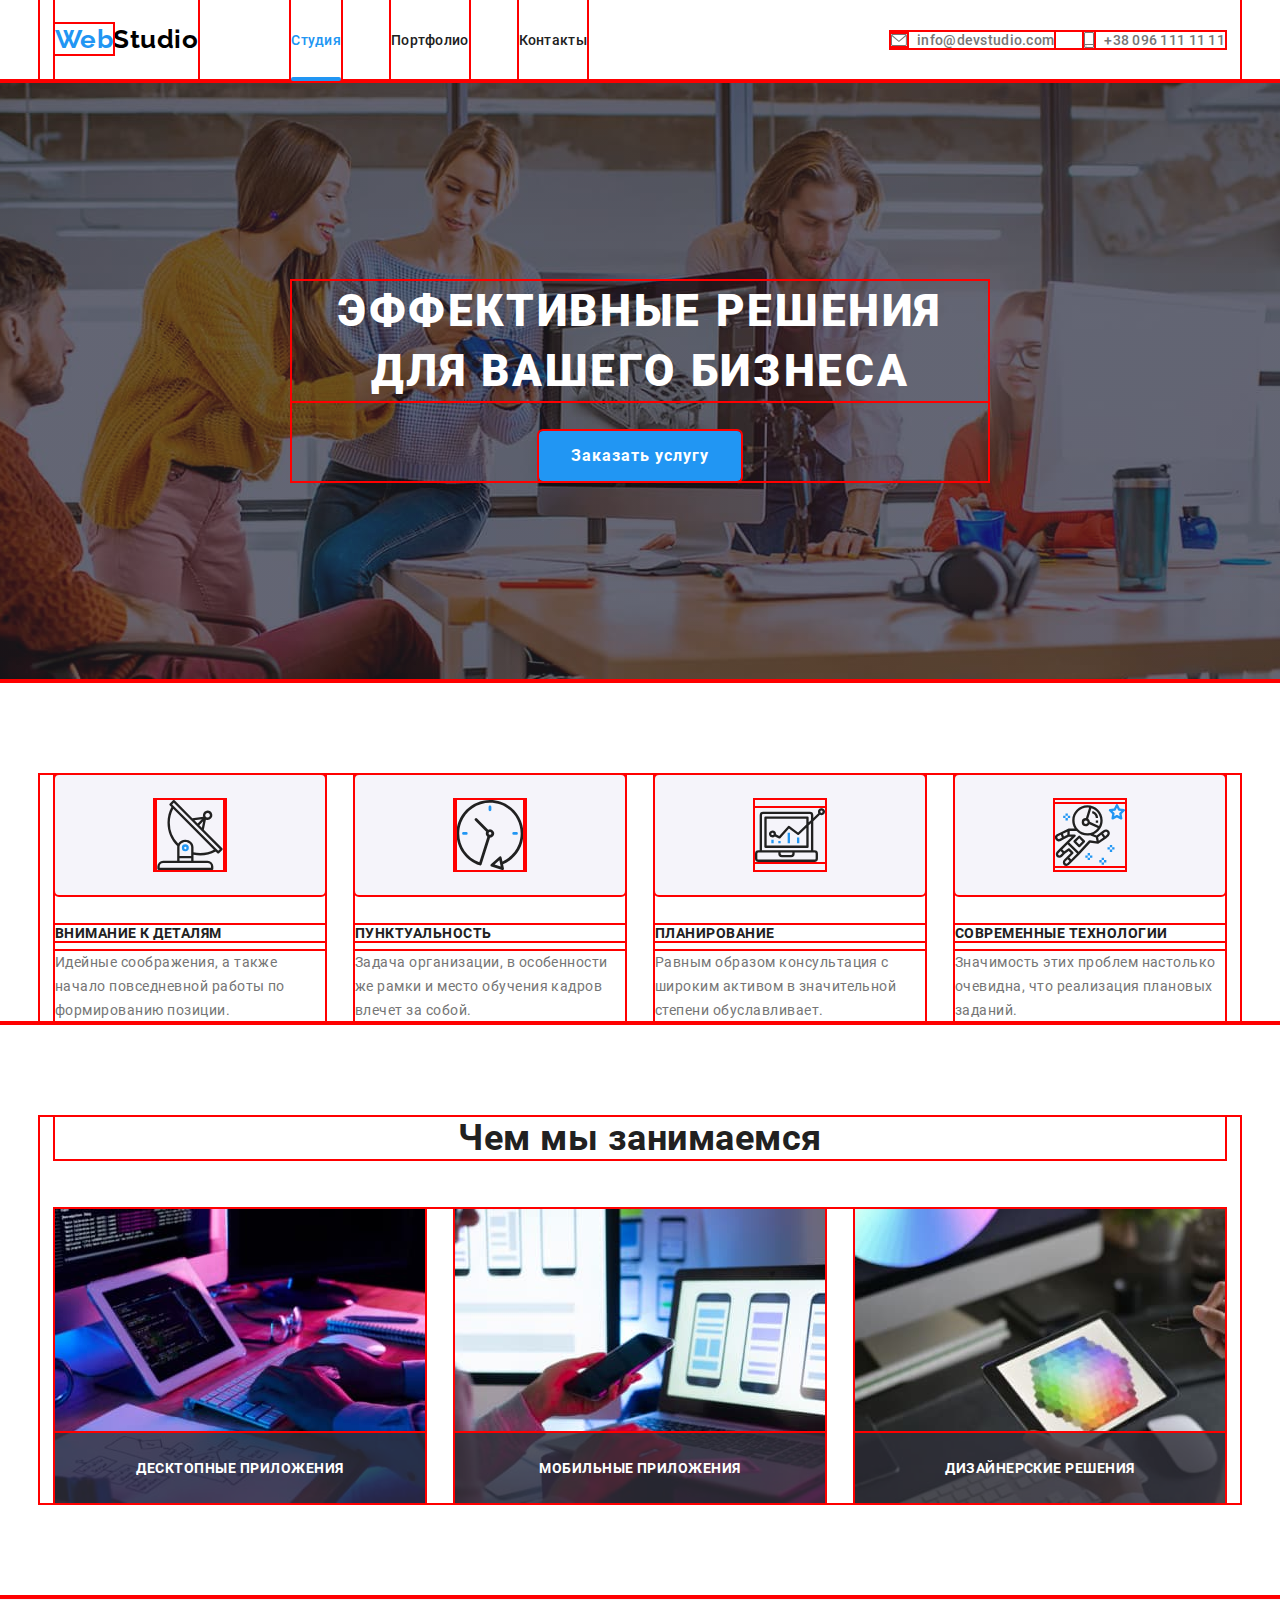
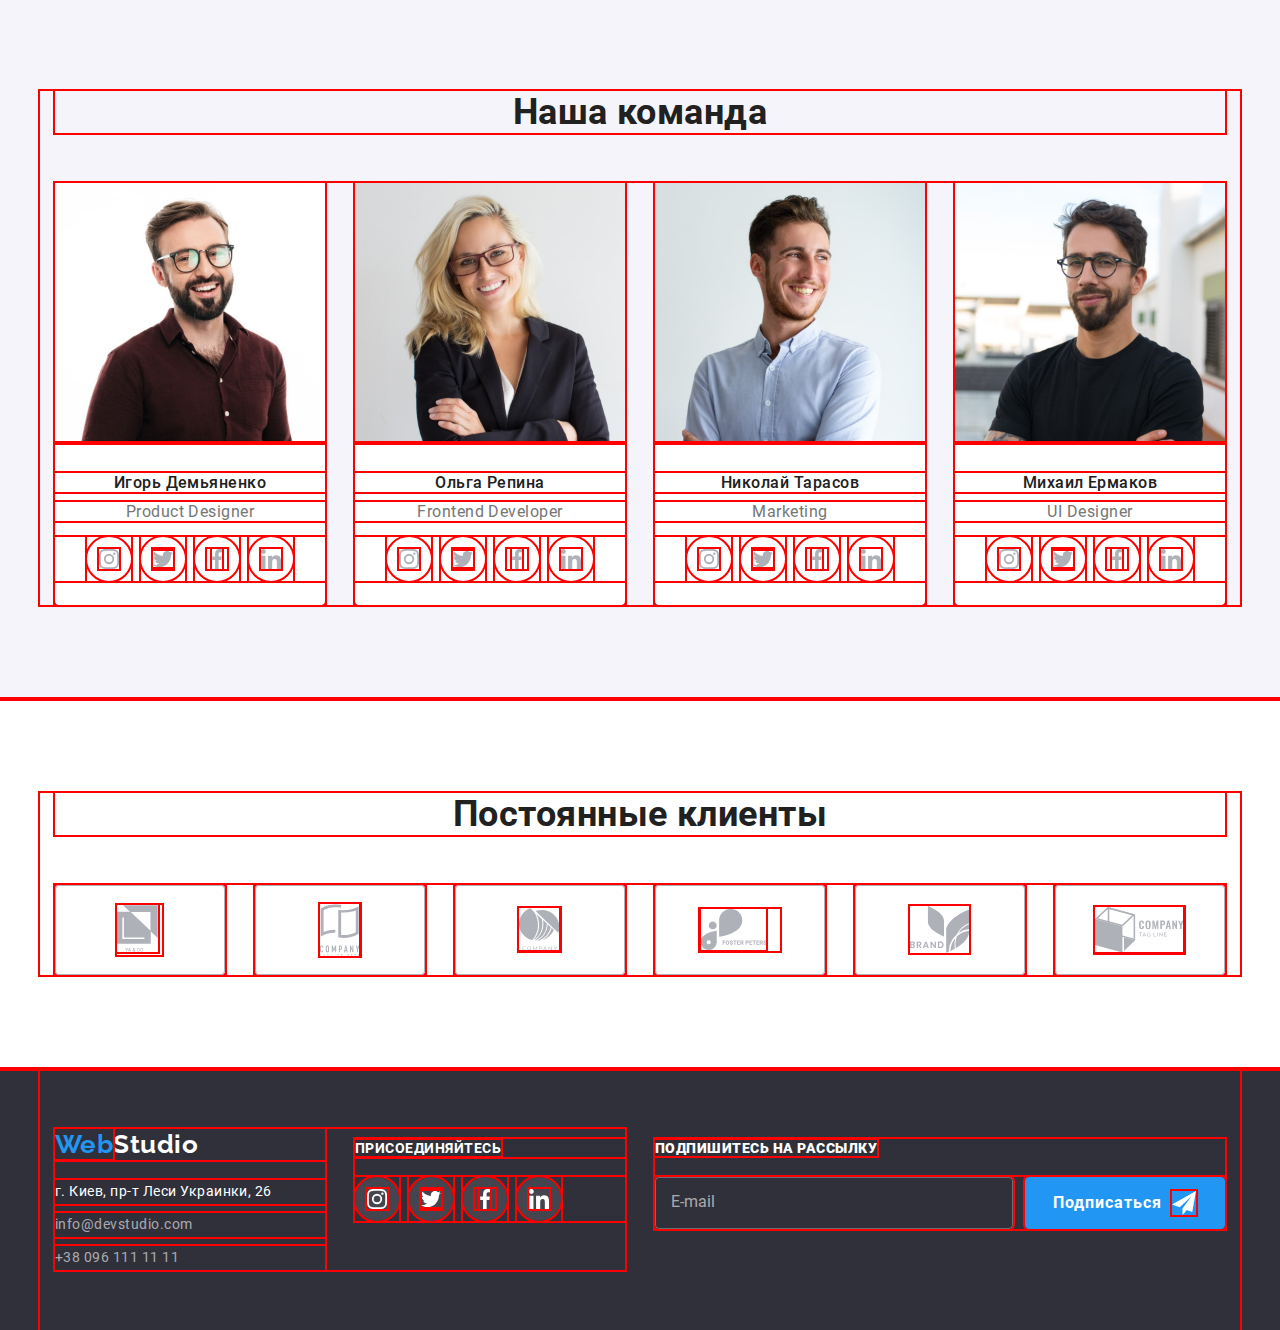
==== commit b4d9bdb7: "Изменяет стили под адаптивную верстку для портфолио и секции комнады" ====
--- a/index.html
+++ b/index.html
@@ -118,12 +118,12 @@
         </div>
       </section>
       <!--Наша команда-->
-      <!-- <section class="team">
+      <section class="team">
         <div class="container">
           <h2 class="section-title">Наша команда</h2>
           <ul class="team-list list">
             <li class="team-card">
-              <img src="images/img4.jpg" alt="Николай Кучеренко" width="270" />
+              <img src="images/img4.jpg" alt="Николай Кучеренко" />
               <div class="team-main-info">
                 <h3>Игорь Демьяненко</h3>
                 <p>Product Designer</p>
@@ -160,7 +160,7 @@
               </div>
             </li>
             <li class="team-card">
-              <img src="./images/img5.jpg" alt="Ольга Иванова" width="270" />
+              <img src="./images/img5.jpg" alt="Ольга Иванова" />
               <div class="team-main-info">
                 <h3>Ольга Репина</h3>
                 <p>Frontend Developer</p>
@@ -197,7 +197,7 @@
               </div>
             </li>
             <li class="team-card">
-              <img src="./images/img6.jpg" alt="Андрей Шевченко" width="270" />
+              <img src="./images/img6.jpg" alt="Андрей Шевченко" />
               <div class="team-main-info">
                 <h3>Николай Тарасов</h3>
                 <p>Marketing</p>
@@ -234,7 +234,7 @@
               </div>
             </li>
             <li class="team-card">
-              <img src="./images/img7.jpg" alt="Иван Николаев" width="270" />
+              <img src="./images/img7.jpg" alt="Иван Николаев" />
               <div class="team-main-info">
                 <h3>Михаил Ермаков</h3>
                 <p>UI Designer</p>
@@ -272,7 +272,7 @@
             </li>
           </ul>
         </div>
-      </section> -->
+      </section>
       <!--Наши клиенты-->
       <section class="clients">
         <div class="container studio">
--- a/css/main.min.css
+++ b/css/main.min.css
@@ -1,2 +1,2 @@
-@font-face{font-family:"Roboto";src:url("../fonts/Roboto/roboto-v20-latin_cyrillic-regular.woff2") format("woff2"),url("../fonts/Roboto/roboto-v20-latin_cyrillic-regular.woff") format("woff");font-style:normal;font-weight:400}@font-face{font-family:"Roboto";src:url("../fonts/Roboto/roboto-v20-latin_cyrillic-500.woff2") format("woff2"),url("../fonts/Roboto/roboto-v20-latin_cyrillic-500.woff") format("woff");font-style:normal;font-weight:500}@font-face{font-family:"Roboto";src:url("../fonts/Roboto/roboto-v20-latin_cyrillic-700.woff2") format("woff2"),url("../fonts/Roboto/roboto-v20-latin_cyrillic-700.woff") format("woff");font-style:normal;font-weight:700}@font-face{font-family:"Roboto";src:url("../fonts/Roboto/roboto-v20-latin_cyrillic-900.woff2") format("woff2"),url("../fonts/Roboto/roboto-v20-latin_cyrillic-900.woff") format("woff");font-style:normal;font-weight:900}@font-face{font-family:"Raleway";src:url("../fonts/Raleway/raleway-v17-latin_cyrillic-700.woff2") format("woff2"),url("../fonts/Raleway/raleway-v17-latin_cyrillic-700.woff") format("woff");font-style:normal;font-weight:700}/*! normalize.css v8.0.1 | MIT License | github.com/necolas/normalize.css */html{line-height:1.15;-webkit-text-size-adjust:100%}body{margin:0}main{display:block}h1{font-size:2em;margin:0.67em 0}hr{-webkit-box-sizing:content-box;box-sizing:content-box;height:0;overflow:visible}pre{font-family:monospace, monospace;font-size:1em}a{background-color:transparent}abbr[title]{border-bottom:none;text-decoration:underline;-webkit-text-decoration:underline dotted;text-decoration:underline dotted}b,strong{font-weight:bolder}code,kbd,samp{font-family:monospace, monospace;font-size:1em}small{font-size:80%}sub,sup{font-size:75%;line-height:0;position:relative;vertical-align:baseline}sub{bottom:-0.25em}sup{top:-0.5em}img{border-style:none}button,input,optgroup,select,textarea{font-family:inherit;font-size:100%;line-height:1.15;margin:0}button,input{overflow:visible}button,select{text-transform:none}button,[type="button"],[type="reset"],[type="submit"]{-webkit-appearance:button}button::-moz-focus-inner,[type="button"]::-moz-focus-inner,[type="reset"]::-moz-focus-inner,[type="submit"]::-moz-focus-inner{border-style:none;padding:0}button:-moz-focusring,[type="button"]:-moz-focusring,[type="reset"]:-moz-focusring,[type="submit"]:-moz-focusring{outline:1px dotted ButtonText}fieldset{padding:0.35em 0.75em 0.625em}legend{-webkit-box-sizing:border-box;box-sizing:border-box;color:inherit;display:table;max-width:100%;padding:0;white-space:normal}progress{vertical-align:baseline}textarea{overflow:auto}[type="checkbox"],[type="radio"]{-webkit-box-sizing:border-box;box-sizing:border-box;padding:0}[type="number"]::-webkit-inner-spin-button,[type="number"]::-webkit-outer-spin-button{height:auto}[type="search"]{-webkit-appearance:textfield;outline-offset:-2px}[type="search"]::-webkit-search-decoration{-webkit-appearance:none}::-webkit-file-upload-button{-webkit-appearance:button;font:inherit}details{display:block}summary{display:list-item}template{display:none}[hidden]{display:none}html{-webkit-box-sizing:border-box;box-sizing:border-box}*{outline:2px solid red}*,*::before,*::after{-webkit-box-sizing:inherit;box-sizing:inherit}body{font-family:"Roboto", sans-serif;letter-spacing:0.03em}a{display:block;text-decoration:none}address{font-style:normal}img{display:block;max-width:100%;height:auto}.list{list-style:none;padding:0;margin:0}.container{width:100%;margin-right:auto;margin-left:auto;padding-right:15px;padding-left:15px}@media (min-width: 480px){.container{width:480px}}@media (min-width: 768px){.container{width:768px}}@media (min-width: 1200px){.container{width:1200px}}.visually-hidden{position:absolute !important;clip:rect(1px 1px 1px 1px);clip:rect(1px, 1px, 1px, 1px);padding:0 !important;border:0 !important;height:1px !important;width:1px !important;overflow:hidden}section{padding-top:60px;padding-bottom:60px}@media (min-width: 1200px){section{padding-top:94px;padding-bottom:94px}}section.no-padding{padding-bottom:0}.section-title{margin-top:0;margin-bottom:30px;font-weight:bold;font-size:28px;line-height:1.179;text-align:center;color:#212121}@media (min-width: 1200px){.section-title{margin-bottom:50px;font-size:36px;line-height:1.167}}.header{border-bottom:1px solid #ececec}@media screen and (max-width: 767px){.header{position:relative}}.header-page{display:-webkit-box;display:-ms-flexbox;display:flex;-webkit-box-align:center;-ms-flex-align:center;align-items:center;-webkit-box-pack:justify;-ms-flex-pack:justify;justify-content:space-between}.header-nav{display:-webkit-box;display:-ms-flexbox;display:flex;-webkit-box-align:center;-ms-flex-align:center;align-items:center;-webkit-box-pack:justify;-ms-flex-pack:justify;justify-content:space-between}.logo{padding-top:24px;padding-bottom:25px;font-family:"Raleway", sans-serif;font-weight:700;font-size:26px;line-height:1.192;color:#000}.logo span{color:#2196f3}.logo-footer{padding-top:0;padding-bottom:0;margin-bottom:20px;color:#fff}.menu{display:none}@media (min-width: 768px){.menu{display:-webkit-box;display:-ms-flexbox;display:flex;margin-left:88px}}@media (min-width: 1200px){.menu{margin-left:93px}}.menu .item:not(:last-child){margin-right:50px}.menu .link{padding-top:32px;padding-bottom:32px;font-weight:500;font-size:14px;line-height:1.143;letter-spacing:0.02em;color:#212121;-webkit-transition:color 250ms cubic-bezier(0.4, 0, 0.2, 1);transition:color 250ms cubic-bezier(0.4, 0, 0.2, 1)}.menu .link:hover,.menu .link:focus{color:#2196f3}.menu .current{position:relative;color:#2196f3}.menu .current::after{position:absolute;bottom:-1px;display:block;content:" ";border-radius:2px;width:100%;height:4px;background:#2196f3}.btn-menu{display:-webkit-box;display:-ms-flexbox;display:flex;padding:0;margin:0;border:none;background-color:transparent}.btn-menu .icon-crosse{display:none}.btn-menu.is-open .icon-crosse{display:block}.btn-menu.is-open .icon-menu{display:none}@media (min-width: 768px){.btn-menu{display:none}}.mobile-menu{display:none;position:absolute;top:100%;left:0;width:100%;background-color:#fff;padding:20px;text-align:center;font-weight:500;font-size:18px;line-height:1.167;letter-spacing:0.02em;color:#212121}.mobile-menu.is-open{display:block}.contacts{display:none}@media (min-width: 768px){.contacts{display:block;margin-left:auto}.contacts .item+.item{margin-top:10px}}@media (min-width: 1200px){.contacts{display:-webkit-box;display:-ms-flexbox;display:flex}.contacts .item+.item{margin-left:30px;margin-top:0}}.contacts .link{display:-webkit-box;display:-ms-flexbox;display:flex;-webkit-box-align:center;-ms-flex-align:center;align-items:center;font-weight:500;font-size:14px;line-height:1.143;letter-spacing:0.02em;color:#757575;-webkit-transition:color 250ms cubic-bezier(0.4, 0, 0.2, 1);transition:color 250ms cubic-bezier(0.4, 0, 0.2, 1)}.contacts .link:hover,.contacts .link:focus{color:#2196f3}.envelope-icon,.smartphone-icon{margin-right:10px;fill:currentColor;width:12px;height:10px}.envelope-icon{width:16px;height:12px}.smartphone-icon{width:10px;height:16px}.hero{display:-webkit-box;display:-ms-flexbox;display:flex;max-width:1600px;min-height:600px;margin-left:auto;margin-right:auto;background-color:#c4c4c4;background-image:-webkit-gradient(linear, left top, right top, from(rgba(47,48,58,0.4)), to(rgba(47,48,58,0.4))),url(../images/hero-img.jpg);background-image:linear-gradient(to right, rgba(47,48,58,0.4), rgba(47,48,58,0.4)),url(../images/hero-img.jpg);background-repeat:no-repeat;background-position:center;background-size:cover}.hero-container{display:-webkit-box;display:-ms-flexbox;display:flex;-ms-flex-wrap:wrap;flex-wrap:wrap;-webkit-box-pack:center;-ms-flex-pack:center;justify-content:center;max-width:360px;margin:auto}@media (min-width: 1200px){.hero-container{max-width:696px}}.hero-title{margin-top:0;margin-bottom:30px;margin-right:auto;margin-left:auto;font-weight:900;font-size:26px;line-height:1.615;letter-spacing:0.06em;text-align:center;text-transform:uppercase;color:#fff}@media (min-width: 1200px){.hero-title{font-size:44px;line-height:1.364}}.btn-main{border-radius:4px;border:0 solid transparent;min-width:200px;padding:10px 32px;font-weight:700;font-size:16px;line-height:1.875;letter-spacing:0.06em;color:#fff;background-color:#2196f3;-webkit-box-shadow:0px 4px 4px rgba(0,0,0,0.15);box-shadow:0px 4px 4px rgba(0,0,0,0.15);cursor:pointer;-webkit-transition:color 250ms cubic-bezier(0.4, 0, 0.2, 1),background-color 250ms cubic-bezier(0.4, 0, 0.2, 1);transition:color 250ms cubic-bezier(0.4, 0, 0.2, 1),background-color 250ms cubic-bezier(0.4, 0, 0.2, 1)}.btn-main:hover,.btn-main:focus{color:#2196f3;background-color:#fff}.btn-footer{display:-webkit-box;display:-ms-flexbox;display:flex;-webkit-box-align:center;-ms-flex-align:center;align-items:center;min-width:200px;min-height:50px;padding:10px 28px;margin-right:auto;margin-left:auto;border-radius:4px;font-weight:700;font-size:16px;line-height:1.875;letter-spacing:0.06em;color:#fff;background:#2196f3;border:transparent;cursor:pointer;-webkit-transition:background-color 250ms cubic-bezier(0.4, 0, 0.2, 1);transition:background-color 250ms cubic-bezier(0.4, 0, 0.2, 1)}.btn-footer:hover,.btn-footer:focus{color:#2196f3;background-color:#fff}@media (min-width: 768px){.features-list{display:-webkit-box;display:-ms-flexbox;display:flex;-ms-flex-wrap:wrap;flex-wrap:wrap}}.features-item{width:100%}@media screen and (max-width: 767px){.features-item:not(:last-child){margin-bottom:30px}}@media (min-width: 768px){.features-item{width:calc((100% - 30px) / 2)}.features-item:not(:nth-child(2n)){margin-right:30px}}@media screen and (max-width: 1199px){.features-item:not(:nth-last-child(-n+2)){margin-bottom:30px}}@media (min-width: 1200px){.features-item{width:calc((100% - 90px) / 4);margin-bottom:0}.features-item:not(:last-child){margin-right:30px}}.features-icon-bg{display:-webkit-box;display:-ms-flexbox;display:flex;-webkit-box-pack:center;-ms-flex-pack:center;justify-content:center;-webkit-box-align:center;-ms-flex-align:center;align-items:center;width:100%;height:120px;background-color:#f5f4fa;border-radius:4px}.features-icon{width:70px;height:70px}.features-title{margin-top:30px;margin-bottom:10px;font-weight:700;font-size:14px;line-height:1.143;text-align:center;text-transform:uppercase;color:#212121}@media (min-width: 768px){.features-title{text-align:start}}.features p{margin:0;font-weight:400;font-size:14px;line-height:1.714;color:#757575}@media screen and (max-width: 1199px){.services{display:none}}.services-list{display:-webkit-box;display:-ms-flexbox;display:flex;-ms-flex-wrap:wrap;flex-wrap:wrap}.services-list h3{position:absolute;bottom:0;margin:0;padding-top:27px;padding-bottom:27px;font-weight:700;font-size:14px;line-height:1.143;text-align:center;text-transform:uppercase;width:100%;height:70px;color:#fff;background:rgba(47,48,58,0.8)}.services-list .flex-element{position:relative;width:calc((100% - 60px) / 3)}.services-list .flex-element:not(:nth-child(3n)){margin-right:30px}.team{background-color:#f5f4fa}.team-card{border-radius:0px 0px 4px 4px;background-color:#fff;-webkit-box-shadow:0px 1px 3px rgba(0,0,0,0.12),0px 1px 1px rgba(0,0,0,0.14),0px 2px 1px rgba(0,0,0,0.2);box-shadow:0px 1px 3px rgba(0,0,0,0.12),0px 1px 1px rgba(0,0,0,0.14),0px 2px 1px rgba(0,0,0,0.2)}.team h3{margin-top:0;margin-bottom:10px;font-weight:500;font-size:16px;line-height:1.187;text-align:center;color:#212121}.team p{margin-top:0;margin-bottom:16px;font-weight:400;font-size:16px;line-height:1.187;text-align:center;color:#757575}.team-main-info{padding-top:30px;padding-bottom:24px}.social-icons-list{display:-webkit-box;display:-ms-flexbox;display:flex;-webkit-box-pack:center;-ms-flex-pack:center;justify-content:center}.social-icons-link{display:-webkit-box;display:-ms-flexbox;display:flex;-webkit-box-pack:center;-ms-flex-pack:center;justify-content:center;-webkit-box-align:center;-ms-flex-align:center;align-items:center;width:44px;height:44px;border-radius:50%;color:#afb1b8;background-color:transparent;-webkit-transition:color 250ms cubic-bezier(0.4, 0, 0.2, 1),background-color 250ms cubic-bezier(0.4, 0, 0.2, 1);transition:color 250ms cubic-bezier(0.4, 0, 0.2, 1),background-color 250ms cubic-bezier(0.4, 0, 0.2, 1)}.social-icons-link:hover,.social-icons-link:focus{color:#fff;background-color:#2196f3}.social-icons-item:not(:last-child){margin-right:10px}.social-icon{fill:currentColor}.clients-list{display:-webkit-box;display:-ms-flexbox;display:flex;-ms-flex-wrap:wrap;flex-wrap:wrap}@media screen and (max-width: 767px){.clients-item{width:calc((100% - 30px) / 2)}.clients-item:not(:nth-child(2n)){margin-right:30px}.clients-item:not(:nth-last-child(-n+2)){margin-bottom:30px}}@media screen and (min-width: 768px) and (max-width: 1199px){.clients-item{width:calc((100% - 60px) / 3)}.clients-item:not(:nth-child(3n)){margin-right:30px}.clients-item:not(:nth-last-child(-n+3)){margin-bottom:30px}}@media (min-width: 1200px){.clients-item{width:calc((100% - 150px) / 6)}.clients-item:not(:nth-child(6n)){margin-right:30px}}.clients-link{display:-webkit-box;display:-ms-flexbox;display:flex;-webkit-box-pack:center;-ms-flex-pack:center;justify-content:center;-webkit-box-align:center;-ms-flex-align:center;align-items:center;width:100%;height:90px;border:1px solid #afb1b8;-webkit-box-sizing:border-box;box-sizing:border-box;border-radius:4px;color:#afb1b8;-webkit-transition:color 250ms cubic-bezier(0.4, 0, 0.2, 1),border-color 250ms cubic-bezier(0.4, 0, 0.2, 1);transition:color 250ms cubic-bezier(0.4, 0, 0.2, 1),border-color 250ms cubic-bezier(0.4, 0, 0.2, 1)}.clients-link:hover,.clients-link:focus{border-color:#2196f3;color:#2196f3}.clients-icon{fill:currentColor}.footer{background-color:#2f303a;color:#fff}.footer-flexbox{padding-top:60px;padding-bottom:60px}@media (min-width: 1200px){.footer-flexbox{display:-webkit-box;display:-ms-flexbox;display:flex;-webkit-box-align:baseline;-ms-flex-align:baseline;align-items:baseline;-webkit-box-pack:justify;-ms-flex-pack:justify;justify-content:space-between}.footer-flexbox .footer-form{width:calc(50% - 15px)}}@media screen and (min-width: 768px){.footer-contacts{display:-webkit-box;display:-ms-flexbox;display:flex;-webkit-box-align:baseline;-ms-flex-align:baseline;align-items:baseline;-ms-flex-pack:distribute;justify-content:space-around}}@media (min-width: 1200px){.footer-contacts{width:calc((100% - 30px) / 2);margin-right:30px;margin-bottom:0;-webkit-box-pack:start;-ms-flex-pack:start;justify-content:start}}@media screen and (max-width: 1199px){.footer-address-contacts,.footer-social-contacts{text-align:center;margin-bottom:60px}}@media (min-width: 1200px){.footer-address-contacts,.footer-social-contacts{width:calc((100% - 30px) / 2)}.footer-address-contacts:not(:last-child),.footer-social-contacts:not(:last-child){margin-right:30px}}.address>.list{font-weight:400;font-size:14px;line-height:1.714}.address-contacts .link{margin-top:9px;color:rgba(255,255,255,0.6);-webkit-transition:color 250ms cubic-bezier(0.4, 0, 0.2, 1);transition:color 250ms cubic-bezier(0.4, 0, 0.2, 1)}.address-contacts .link:hover,.address-contacts .link:focus{color:#2196f3}.footer p{margin-top:0;margin-bottom:20px}.footer-social-icons-list{display:-webkit-box;display:-ms-flexbox;display:flex;-webkit-box-pack:center;-ms-flex-pack:center;justify-content:center}@media (min-width: 1200px){.footer-social-icons-list{-webkit-box-pack:start;-ms-flex-pack:start;justify-content:start}}.footer-social-icons-item:not(:last-child){margin-right:10px}.footer-social-icons-link{display:-webkit-box;display:-ms-flexbox;display:flex;-webkit-box-pack:center;-ms-flex-pack:center;justify-content:center;-webkit-box-align:center;-ms-flex-align:center;align-items:center;width:44px;height:44px;border-radius:50%;color:#fff;background-color:rgba(255,255,255,0.1);-webkit-transition:background-color 250ms cubic-bezier(0.4, 0, 0.2, 1);transition:background-color 250ms cubic-bezier(0.4, 0, 0.2, 1)}.footer-social-icons-link:hover,.footer-social-icons-link:focus{background-color:#2196f3}.footer-social-icon{fill:currentColor}.call-to-activity{font-weight:700;font-size:14px;line-height:1.143;text-transform:uppercase}@media screen and (max-width: 1199px){.footer-form{text-align:center}}.input-form{margin-top:20px}@media (min-width: 1200px){.input-form{display:-webkit-box;display:-ms-flexbox;display:flex}}.input-form input{display:-webkit-box;display:-ms-flexbox;display:flex;-webkit-box-align:center;-ms-flex-align:center;align-items:center;margin-right:auto;margin-left:auto;margin-bottom:20px;width:100%;max-width:450px;border-radius:4px;padding:15px 0px 16px 15px;background-color:transparent;color:rgba(255,255,255,0.6);border:1px solid rgba(255,255,255,0.3)}@media (min-width: 1200px){.input-form input{max-width:358px;margin-right:12px;margin-bottom:0}}.input-form input::-webkit-input-placeholder{padding-right:0;font-weight:400;font-size:16px;line-height:1.25;color:rgba(255,255,255,0.6)}.input-form input:-ms-input-placeholder{padding-right:0;font-weight:400;font-size:16px;line-height:1.25;color:rgba(255,255,255,0.6)}.input-form input::-ms-input-placeholder{padding-right:0;font-weight:400;font-size:16px;line-height:1.25;color:rgba(255,255,255,0.6)}.input-form input::placeholder{padding-right:0;font-weight:400;font-size:16px;line-height:1.25;color:rgba(255,255,255,0.6)}.icon-send{margin-left:10px;width:24px;height:24px;fill:currentColor}.backdrop{position:fixed;top:0;left:0;bottom:0;right:0;background-color:rgba(0,0,0,0.2);-webkit-transition:opacity 250ms cubic-bezier(0.4, 0, 0.2, 1);transition:opacity 250ms cubic-bezier(0.4, 0, 0.2, 1)}.backdrop.is-hidden{opacity:0;pointer-events:none}.modal{position:absolute;top:50%;left:50%;-webkit-transform:translate(-50%, -50%);transform:translate(-50%, -50%);display:-webkit-box;display:-ms-flexbox;display:flex;-webkit-box-pack:end;-ms-flex-pack:end;justify-content:flex-end;width:528px;height:581px;background-color:#fff;-webkit-transition:-webkit-transform 250ms cubic-bezier(0.4, 0, 0.2, 1);transition:-webkit-transform 250ms cubic-bezier(0.4, 0, 0.2, 1);transition:transform 250ms cubic-bezier(0.4, 0, 0.2, 1);transition:transform 250ms cubic-bezier(0.4, 0, 0.2, 1), -webkit-transform 250ms cubic-bezier(0.4, 0, 0.2, 1)}.modal-form{width:100%;padding:40px}.modal-title{margin:0 0 12px;font-weight:700;font-size:20px;line-height:1.15;text-align:center;color:#212121}.modal-label{display:-webkit-box;display:-ms-flexbox;display:flex;-webkit-box-orient:vertical;-webkit-box-direction:normal;-ms-flex-direction:column;flex-direction:column;margin-bottom:4px;font-weight:400;font-size:12px;line-height:1.167;letter-spacing:0.01em;color:#757575}.user-form{width:448px}.form-field{position:relative;margin-bottom:10px}.form-field.comment{margin-bottom:20px}.form-input{display:block;width:100%;margin:0;padding-top:11px;padding-right:12px;padding-bottom:11px;padding-left:42px;border:1px solid rgba(33,33,33,0.2);border-radius:4px;outline:none;-webkit-transition:border-color 250ms cubic-bezier(0.4, 0, 0.2, 1);transition:border-color 250ms cubic-bezier(0.4, 0, 0.2, 1)}.form-input:focus{border-color:#2196f3}.form-input:focus+.icon-form{fill:#2196f3}.icon-form{position:absolute;top:50%;left:12px;-webkit-transform:translateY(-50%);transform:translateY(-50%);width:18px;height:18px;fill:#000;-webkit-transition:fill 250ms cubic-bezier(0.4, 0, 0.2, 1);transition:fill 250ms cubic-bezier(0.4, 0, 0.2, 1)}textarea{width:100%;resize:none;padding:12px 16px;height:120px;border:1px solid rgba(33,33,33,0.2);border-radius:4px;-webkit-transition:border-color 250ms cubic-bezier(0.4, 0, 0.2, 1);transition:border-color 250ms cubic-bezier(0.4, 0, 0.2, 1)}textarea:focus{border-color:#2196f3}.form-field textarea::-webkit-input-placeholder{font-weight:400;font-size:12px;line-height:1.167;letter-spacing:0.01em;color:rgba(117,117,117,0.5)}.form-field textarea:-ms-input-placeholder{font-weight:400;font-size:12px;line-height:1.167;letter-spacing:0.01em;color:rgba(117,117,117,0.5)}.form-field textarea::-ms-input-placeholder{font-weight:400;font-size:12px;line-height:1.167;letter-spacing:0.01em;color:rgba(117,117,117,0.5)}.form-field textarea::placeholder{font-weight:400;font-size:12px;line-height:1.167;letter-spacing:0.01em;color:rgba(117,117,117,0.5)}.agreement{display:-webkit-box;display:-ms-flexbox;display:flex;-webkit-box-pack:center;-ms-flex-pack:center;justify-content:center;margin-bottom:30px}.user-agreement{position:relative;display:inline-block;padding-left:23px;font-weight:400;font-size:14px;line-height:1.714;color:#757575}.user-agreement a{display:inline-block;color:#2196f3;text-decoration:underline}.checkbox{position:absolute;width:1px;height:1px;margin:-1px;border:0;padding:0;clip:rect(0 0 0 0);overflow:hidden}.icon-check{position:absolute;top:50%;left:0;-webkit-transform:translateY(-50%);transform:translateY(-50%);display:inline-block;margin-right:7px;width:16px;height:15px;border:2px solid #212121;border-radius:3px;-webkit-transition:border-color 250ms cubic-bezier(0.4, 0, 0.2, 1),background-color 250ms cubic-bezier(0.4, 0, 0.2, 1),background-image 250ms cubic-bezier(0.4, 0, 0.2, 1),background-origin 250ms cubic-bezier(0.4, 0, 0.2, 1);transition:border-color 250ms cubic-bezier(0.4, 0, 0.2, 1),background-color 250ms cubic-bezier(0.4, 0, 0.2, 1),background-image 250ms cubic-bezier(0.4, 0, 0.2, 1),background-origin 250ms cubic-bezier(0.4, 0, 0.2, 1)}.checkbox:checked+.icon-check{border-color:#2196f3;background-color:#2196f3;background-image:url(../images/icons/icon-check.svg);background-size:contain;background-origin:border-box}.btn-submit{display:block;margin-left:auto;margin-right:auto;border-radius:4px;border:0 solid transparent;min-width:200px;padding:10px 32px;font-weight:700;font-size:16px;line-height:1.875;letter-spacing:0.06em;color:#fff;background-color:#2196f3;-webkit-box-shadow:0px 4px 4px rgba(0,0,0,0.15);box-shadow:0px 4px 4px rgba(0,0,0,0.15);cursor:pointer;-webkit-transition:color 250ms cubic-bezier(0.4, 0, 0.2, 1),background-color 250ms cubic-bezier(0.4, 0, 0.2, 1);transition:color 250ms cubic-bezier(0.4, 0, 0.2, 1),background-color 250ms cubic-bezier(0.4, 0, 0.2, 1)}.btn-submit:hover,.btn-submit:focus{color:#2196f3;background-color:#fff}.btn-modal{position:absolute;display:-webkit-box;display:-ms-flexbox;display:flex;-webkit-box-pack:center;-ms-flex-pack:center;justify-content:center;-webkit-box-align:center;-ms-flex-align:center;align-items:center;width:30px;height:30px;margin-top:8px;margin-right:8px;background-color:#fff;border:1px solid rgba(0,0,0,0.1);-webkit-box-sizing:border-box;box-sizing:border-box;border-radius:50%;cursor:pointer}.icon-close{width:18px;height:18px;fill:#000;-webkit-transition:fill 250ms cubic-bezier(0.4, 0, 0.2, 1);transition:fill 250ms cubic-bezier(0.4, 0, 0.2, 1)}.icon-close:hover,.icon-close:focus{fill:#2196f3}
+@font-face{font-family:"Roboto";src:url("../fonts/Roboto/roboto-v20-latin_cyrillic-regular.woff2") format("woff2"),url("../fonts/Roboto/roboto-v20-latin_cyrillic-regular.woff") format("woff");font-style:normal;font-weight:400}@font-face{font-family:"Roboto";src:url("../fonts/Roboto/roboto-v20-latin_cyrillic-500.woff2") format("woff2"),url("../fonts/Roboto/roboto-v20-latin_cyrillic-500.woff") format("woff");font-style:normal;font-weight:500}@font-face{font-family:"Roboto";src:url("../fonts/Roboto/roboto-v20-latin_cyrillic-700.woff2") format("woff2"),url("../fonts/Roboto/roboto-v20-latin_cyrillic-700.woff") format("woff");font-style:normal;font-weight:700}@font-face{font-family:"Roboto";src:url("../fonts/Roboto/roboto-v20-latin_cyrillic-900.woff2") format("woff2"),url("../fonts/Roboto/roboto-v20-latin_cyrillic-900.woff") format("woff");font-style:normal;font-weight:900}@font-face{font-family:"Raleway";src:url("../fonts/Raleway/raleway-v17-latin_cyrillic-700.woff2") format("woff2"),url("../fonts/Raleway/raleway-v17-latin_cyrillic-700.woff") format("woff");font-style:normal;font-weight:700}/*! normalize.css v8.0.1 | MIT License | github.com/necolas/normalize.css */html{line-height:1.15;-webkit-text-size-adjust:100%}body{margin:0}main{display:block}h1{font-size:2em;margin:0.67em 0}hr{-webkit-box-sizing:content-box;box-sizing:content-box;height:0;overflow:visible}pre{font-family:monospace, monospace;font-size:1em}a{background-color:transparent}abbr[title]{border-bottom:none;text-decoration:underline;-webkit-text-decoration:underline dotted;text-decoration:underline dotted}b,strong{font-weight:bolder}code,kbd,samp{font-family:monospace, monospace;font-size:1em}small{font-size:80%}sub,sup{font-size:75%;line-height:0;position:relative;vertical-align:baseline}sub{bottom:-0.25em}sup{top:-0.5em}img{border-style:none}button,input,optgroup,select,textarea{font-family:inherit;font-size:100%;line-height:1.15;margin:0}button,input{overflow:visible}button,select{text-transform:none}button,[type="button"],[type="reset"],[type="submit"]{-webkit-appearance:button}button::-moz-focus-inner,[type="button"]::-moz-focus-inner,[type="reset"]::-moz-focus-inner,[type="submit"]::-moz-focus-inner{border-style:none;padding:0}button:-moz-focusring,[type="button"]:-moz-focusring,[type="reset"]:-moz-focusring,[type="submit"]:-moz-focusring{outline:1px dotted ButtonText}fieldset{padding:0.35em 0.75em 0.625em}legend{-webkit-box-sizing:border-box;box-sizing:border-box;color:inherit;display:table;max-width:100%;padding:0;white-space:normal}progress{vertical-align:baseline}textarea{overflow:auto}[type="checkbox"],[type="radio"]{-webkit-box-sizing:border-box;box-sizing:border-box;padding:0}[type="number"]::-webkit-inner-spin-button,[type="number"]::-webkit-outer-spin-button{height:auto}[type="search"]{-webkit-appearance:textfield;outline-offset:-2px}[type="search"]::-webkit-search-decoration{-webkit-appearance:none}::-webkit-file-upload-button{-webkit-appearance:button;font:inherit}details{display:block}summary{display:list-item}template{display:none}[hidden]{display:none}html{-webkit-box-sizing:border-box;box-sizing:border-box}*{outline:2px solid red}*,*::before,*::after{-webkit-box-sizing:inherit;box-sizing:inherit}body{font-family:"Roboto", sans-serif;letter-spacing:0.03em}a{display:block;text-decoration:none}address{font-style:normal}img{display:block;max-width:100%;height:auto}.list{list-style:none;padding:0;margin:0}.container{width:100%;margin-right:auto;margin-left:auto;padding-right:15px;padding-left:15px}@media (min-width: 480px){.container{width:480px}}@media (min-width: 768px){.container{width:768px}}@media (min-width: 1200px){.container{width:1200px}}.visually-hidden{position:absolute !important;clip:rect(1px 1px 1px 1px);clip:rect(1px, 1px, 1px, 1px);padding:0 !important;border:0 !important;height:1px !important;width:1px !important;overflow:hidden}section{padding-top:60px;padding-bottom:60px}@media (min-width: 1200px){section{padding-top:94px;padding-bottom:94px}}@media (min-width: 1200px){section.no-padding{padding-bottom:0}}.section-title{margin-top:0;margin-bottom:30px;font-weight:bold;font-size:28px;line-height:1.179;text-align:center;color:#212121}@media (min-width: 1200px){.section-title{margin-bottom:50px;font-size:36px;line-height:1.167}}.header{border-bottom:1px solid #ececec}@media screen and (max-width: 767px){.header{position:relative}}.header-page{display:-webkit-box;display:-ms-flexbox;display:flex;-webkit-box-align:center;-ms-flex-align:center;align-items:center;-webkit-box-pack:justify;-ms-flex-pack:justify;justify-content:space-between}.header-nav{display:-webkit-box;display:-ms-flexbox;display:flex;-webkit-box-align:center;-ms-flex-align:center;align-items:center;-webkit-box-pack:justify;-ms-flex-pack:justify;justify-content:space-between}.logo{padding-top:24px;padding-bottom:25px;font-family:"Raleway", sans-serif;font-weight:700;font-size:26px;line-height:1.192;color:#000}.logo span{color:#2196f3}.logo-footer{padding-top:0;padding-bottom:0;margin-bottom:20px;color:#fff}.menu{display:none}@media (min-width: 768px){.menu{display:-webkit-box;display:-ms-flexbox;display:flex;margin-left:88px}}@media (min-width: 1200px){.menu{margin-left:93px}}.menu .item:not(:last-child){margin-right:50px}.menu .link{padding-top:32px;padding-bottom:32px;font-weight:500;font-size:14px;line-height:1.143;letter-spacing:0.02em;color:#212121;-webkit-transition:color 250ms cubic-bezier(0.4, 0, 0.2, 1);transition:color 250ms cubic-bezier(0.4, 0, 0.2, 1)}.menu .link:hover,.menu .link:focus{color:#2196f3}.menu .current{position:relative;color:#2196f3}.menu .current::after{position:absolute;bottom:-1px;display:block;content:" ";border-radius:2px;width:100%;height:4px;background:#2196f3}.btn-menu{display:-webkit-box;display:-ms-flexbox;display:flex;padding:0;margin:0;border:none;background-color:transparent}.btn-menu .icon-crosse{display:none}.btn-menu.is-open .icon-crosse{display:block}.btn-menu.is-open .icon-menu{display:none}@media (min-width: 768px){.btn-menu{display:none}}.mobile-menu{display:none;position:absolute;top:100%;left:0;width:100%;background-color:#fff;padding:20px;text-align:center;font-weight:500;font-size:18px;line-height:1.167;letter-spacing:0.02em;color:#212121}.mobile-menu.is-open{display:block}.contacts{display:none}@media (min-width: 768px){.contacts{display:block;margin-left:auto}.contacts .item+.item{margin-top:10px}}@media (min-width: 1200px){.contacts{display:-webkit-box;display:-ms-flexbox;display:flex}.contacts .item+.item{margin-left:30px;margin-top:0}}.contacts .link{display:-webkit-box;display:-ms-flexbox;display:flex;-webkit-box-align:center;-ms-flex-align:center;align-items:center;font-weight:500;font-size:14px;line-height:1.143;letter-spacing:0.02em;color:#757575;-webkit-transition:color 250ms cubic-bezier(0.4, 0, 0.2, 1);transition:color 250ms cubic-bezier(0.4, 0, 0.2, 1)}.contacts .link:hover,.contacts .link:focus{color:#2196f3}.envelope-icon,.smartphone-icon{margin-right:10px;fill:currentColor;width:12px;height:10px}.envelope-icon{width:16px;height:12px}.smartphone-icon{width:10px;height:16px}.hero{display:-webkit-box;display:-ms-flexbox;display:flex;max-width:1600px;min-height:600px;margin-left:auto;margin-right:auto;background-color:#c4c4c4;background-image:-webkit-gradient(linear, left top, right top, from(rgba(47,48,58,0.4)), to(rgba(47,48,58,0.4))),url(../images/hero-img.jpg);background-image:linear-gradient(to right, rgba(47,48,58,0.4), rgba(47,48,58,0.4)),url(../images/hero-img.jpg);background-repeat:no-repeat;background-position:center;background-size:cover}.hero-container{display:-webkit-box;display:-ms-flexbox;display:flex;-ms-flex-wrap:wrap;flex-wrap:wrap;-webkit-box-pack:center;-ms-flex-pack:center;justify-content:center;max-width:360px;margin:auto}@media (min-width: 1200px){.hero-container{max-width:696px}}.hero-title{margin-top:0;margin-bottom:30px;margin-right:auto;margin-left:auto;font-weight:900;font-size:26px;line-height:1.615;letter-spacing:0.06em;text-align:center;text-transform:uppercase;color:#fff}@media (min-width: 1200px){.hero-title{font-size:44px;line-height:1.364}}.btn-main{border-radius:4px;border:0 solid transparent;min-width:200px;padding:10px 32px;font-weight:700;font-size:16px;line-height:1.875;letter-spacing:0.06em;color:#fff;background-color:#2196f3;-webkit-box-shadow:0px 4px 4px rgba(0,0,0,0.15);box-shadow:0px 4px 4px rgba(0,0,0,0.15);cursor:pointer;-webkit-transition:color 250ms cubic-bezier(0.4, 0, 0.2, 1),background-color 250ms cubic-bezier(0.4, 0, 0.2, 1);transition:color 250ms cubic-bezier(0.4, 0, 0.2, 1),background-color 250ms cubic-bezier(0.4, 0, 0.2, 1)}.btn-main:hover,.btn-main:focus{color:#2196f3;background-color:#fff}.btn-footer{display:-webkit-box;display:-ms-flexbox;display:flex;-webkit-box-align:center;-ms-flex-align:center;align-items:center;min-width:200px;min-height:50px;padding:10px 28px;margin-right:auto;margin-left:auto;border-radius:4px;font-weight:700;font-size:16px;line-height:1.875;letter-spacing:0.06em;color:#fff;background:#2196f3;border:transparent;cursor:pointer;-webkit-transition:background-color 250ms cubic-bezier(0.4, 0, 0.2, 1);transition:background-color 250ms cubic-bezier(0.4, 0, 0.2, 1)}.btn-footer:hover,.btn-footer:focus{color:#2196f3;background-color:#fff}@media (min-width: 768px){.features-list{display:-webkit-box;display:-ms-flexbox;display:flex;-ms-flex-wrap:wrap;flex-wrap:wrap}}.features-item{width:100%}@media screen and (max-width: 767px){.features-item:not(:last-child){margin-bottom:30px}}@media (min-width: 768px){.features-item{width:calc((100% - 30px) / 2)}.features-item:not(:nth-child(2n)){margin-right:30px}}@media screen and (max-width: 1199px){.features-item:not(:nth-last-child(-n+2)){margin-bottom:30px}}@media (min-width: 1200px){.features-item{width:calc((100% - 90px) / 4);margin-bottom:0}.features-item:not(:last-child){margin-right:30px}}.features-icon-bg{display:-webkit-box;display:-ms-flexbox;display:flex;-webkit-box-pack:center;-ms-flex-pack:center;justify-content:center;-webkit-box-align:center;-ms-flex-align:center;align-items:center;width:100%;height:120px;background-color:#f5f4fa;border-radius:4px}.features-icon{width:70px;height:70px}.features-title{margin-top:30px;margin-bottom:10px;font-weight:700;font-size:14px;line-height:1.143;text-align:center;text-transform:uppercase;color:#212121}@media (min-width: 768px){.features-title{text-align:start}}.features p{margin:0;font-weight:400;font-size:14px;line-height:1.714;color:#757575}@media screen and (max-width: 1199px){.services{display:none}}.services-list{display:-webkit-box;display:-ms-flexbox;display:flex;-ms-flex-wrap:wrap;flex-wrap:wrap}.services-list h3{position:absolute;bottom:0;margin:0;padding-top:27px;padding-bottom:27px;font-weight:700;font-size:14px;line-height:1.143;text-align:center;text-transform:uppercase;width:100%;height:70px;color:#fff;background:rgba(47,48,58,0.8)}.services-list .flex-element{position:relative;width:calc((100% - 60px) / 3)}.services-list .flex-element:not(:nth-child(3n)){margin-right:30px}.team{background-color:#f5f4fa}@media (min-width: 768px){.team-list{display:-webkit-box;display:-ms-flexbox;display:flex;-ms-flex-wrap:wrap;flex-wrap:wrap}}.team h3{margin-top:0;margin-bottom:10px;font-weight:500;font-size:16px;line-height:1.187;text-align:center;color:#212121}.team p{margin-top:0;margin-bottom:16px;font-weight:400;font-size:16px;line-height:1.187;text-align:center;color:#757575}.team-card{width:100%;border-radius:0px 0px 4px 4px;background-color:#fff;-webkit-box-shadow:0px 1px 3px rgba(0,0,0,0.12),0px 1px 1px rgba(0,0,0,0.14),0px 2px 1px rgba(0,0,0,0.2);box-shadow:0px 1px 3px rgba(0,0,0,0.12),0px 1px 1px rgba(0,0,0,0.14),0px 2px 1px rgba(0,0,0,0.2)}@media (min-width: 1200px){.team-card{width:calc((100% - 90px) / 4)}}@media screen and (min-width: 768px) and (max-width: 1199px){.team-card{width:calc((100% - 30px) / 2)}}@media screen and (max-width: 767px){.team-card:not(:last-child){margin-bottom:30px}}@media screen and (min-width: 768px) and (max-width: 1199px){.team-card:not(:nth-child(2n)){margin-right:30px}.team-card:not(:nth-last-child(-n+2)){margin-bottom:30px}}@media (min-width: 1200px){.team-list .team-card:not(:nth-child(4n)){margin-right:30px}}.team-main-info{padding-top:30px;padding-bottom:24px}.social-icons-list{display:-webkit-box;display:-ms-flexbox;display:flex;-webkit-box-pack:center;-ms-flex-pack:center;justify-content:center}.social-icons-link{display:-webkit-box;display:-ms-flexbox;display:flex;-webkit-box-pack:center;-ms-flex-pack:center;justify-content:center;-webkit-box-align:center;-ms-flex-align:center;align-items:center;width:44px;height:44px;border-radius:50%;color:#afb1b8;background-color:transparent;-webkit-transition:color 250ms cubic-bezier(0.4, 0, 0.2, 1),background-color 250ms cubic-bezier(0.4, 0, 0.2, 1);transition:color 250ms cubic-bezier(0.4, 0, 0.2, 1),background-color 250ms cubic-bezier(0.4, 0, 0.2, 1)}.social-icons-link:hover,.social-icons-link:focus{color:#fff;background-color:#2196f3}.social-icons-item:not(:last-child){margin-right:10px}.social-icon{fill:currentColor}.clients-list{display:-webkit-box;display:-ms-flexbox;display:flex;-ms-flex-wrap:wrap;flex-wrap:wrap}@media screen and (max-width: 767px){.clients-item{width:calc((100% - 30px) / 2)}.clients-item:not(:nth-child(2n)){margin-right:30px}.clients-item:not(:nth-last-child(-n+2)){margin-bottom:30px}}@media screen and (min-width: 768px) and (max-width: 1199px){.clients-item{width:calc((100% - 60px) / 3)}.clients-item:not(:nth-child(3n)){margin-right:30px}.clients-item:not(:nth-last-child(-n+3)){margin-bottom:30px}}@media (min-width: 1200px){.clients-item{width:calc((100% - 150px) / 6)}.clients-item:not(:nth-child(6n)){margin-right:30px}}.clients-link{display:-webkit-box;display:-ms-flexbox;display:flex;-webkit-box-pack:center;-ms-flex-pack:center;justify-content:center;-webkit-box-align:center;-ms-flex-align:center;align-items:center;width:100%;height:90px;border:1px solid #afb1b8;-webkit-box-sizing:border-box;box-sizing:border-box;border-radius:4px;color:#afb1b8;-webkit-transition:color 250ms cubic-bezier(0.4, 0, 0.2, 1),border-color 250ms cubic-bezier(0.4, 0, 0.2, 1);transition:color 250ms cubic-bezier(0.4, 0, 0.2, 1),border-color 250ms cubic-bezier(0.4, 0, 0.2, 1)}.clients-link:hover,.clients-link:focus{border-color:#2196f3;color:#2196f3}.clients-icon{fill:currentColor}.footer{background-color:#2f303a;color:#fff}.footer-flexbox{padding-top:60px;padding-bottom:60px}@media (min-width: 1200px){.footer-flexbox{display:-webkit-box;display:-ms-flexbox;display:flex;-webkit-box-align:baseline;-ms-flex-align:baseline;align-items:baseline;-webkit-box-pack:justify;-ms-flex-pack:justify;justify-content:space-between}.footer-flexbox .footer-form{width:calc(50% - 15px)}}@media screen and (min-width: 768px){.footer-contacts{display:-webkit-box;display:-ms-flexbox;display:flex;-webkit-box-align:baseline;-ms-flex-align:baseline;align-items:baseline;-ms-flex-pack:distribute;justify-content:space-around}}@media (min-width: 1200px){.footer-contacts{width:calc((100% - 30px) / 2);margin-right:30px;margin-bottom:0;-webkit-box-pack:start;-ms-flex-pack:start;justify-content:start}}@media screen and (max-width: 1199px){.footer-address-contacts,.footer-social-contacts{text-align:center;margin-bottom:60px}}@media (min-width: 1200px){.footer-address-contacts,.footer-social-contacts{width:calc((100% - 30px) / 2)}.footer-address-contacts:not(:last-child),.footer-social-contacts:not(:last-child){margin-right:30px}}.address>.list{font-weight:400;font-size:14px;line-height:1.714}.address-contacts .link{margin-top:9px;color:rgba(255,255,255,0.6);-webkit-transition:color 250ms cubic-bezier(0.4, 0, 0.2, 1);transition:color 250ms cubic-bezier(0.4, 0, 0.2, 1)}.address-contacts .link:hover,.address-contacts .link:focus{color:#2196f3}.footer p{margin-top:0;margin-bottom:20px}.footer-social-icons-list{display:-webkit-box;display:-ms-flexbox;display:flex;-webkit-box-pack:center;-ms-flex-pack:center;justify-content:center}@media (min-width: 1200px){.footer-social-icons-list{-webkit-box-pack:start;-ms-flex-pack:start;justify-content:start}}.footer-social-icons-item:not(:last-child){margin-right:10px}.footer-social-icons-link{display:-webkit-box;display:-ms-flexbox;display:flex;-webkit-box-pack:center;-ms-flex-pack:center;justify-content:center;-webkit-box-align:center;-ms-flex-align:center;align-items:center;width:44px;height:44px;border-radius:50%;color:#fff;background-color:rgba(255,255,255,0.1);-webkit-transition:background-color 250ms cubic-bezier(0.4, 0, 0.2, 1);transition:background-color 250ms cubic-bezier(0.4, 0, 0.2, 1)}.footer-social-icons-link:hover,.footer-social-icons-link:focus{background-color:#2196f3}.footer-social-icon{fill:currentColor}.call-to-activity{font-weight:700;font-size:14px;line-height:1.143;text-transform:uppercase}@media screen and (max-width: 1199px){.footer-form{text-align:center}}.input-form{margin-top:20px}@media (min-width: 1200px){.input-form{display:-webkit-box;display:-ms-flexbox;display:flex}}.input-form input{display:-webkit-box;display:-ms-flexbox;display:flex;-webkit-box-align:center;-ms-flex-align:center;align-items:center;margin-right:auto;margin-left:auto;margin-bottom:20px;width:100%;max-width:450px;border-radius:4px;padding:15px 0px 16px 15px;background-color:transparent;color:rgba(255,255,255,0.6);border:1px solid rgba(255,255,255,0.3)}@media (min-width: 1200px){.input-form input{max-width:358px;margin-right:12px;margin-bottom:0}}.input-form input::-webkit-input-placeholder{padding-right:0;font-weight:400;font-size:16px;line-height:1.25;color:rgba(255,255,255,0.6)}.input-form input:-ms-input-placeholder{padding-right:0;font-weight:400;font-size:16px;line-height:1.25;color:rgba(255,255,255,0.6)}.input-form input::-ms-input-placeholder{padding-right:0;font-weight:400;font-size:16px;line-height:1.25;color:rgba(255,255,255,0.6)}.input-form input::placeholder{padding-right:0;font-weight:400;font-size:16px;line-height:1.25;color:rgba(255,255,255,0.6)}.icon-send{margin-left:10px;width:24px;height:24px;fill:currentColor}.backdrop{position:fixed;top:0;left:0;bottom:0;right:0;background-color:rgba(0,0,0,0.2);-webkit-transition:opacity 250ms cubic-bezier(0.4, 0, 0.2, 1);transition:opacity 250ms cubic-bezier(0.4, 0, 0.2, 1)}.backdrop.is-hidden{opacity:0;pointer-events:none}.modal{position:absolute;top:50%;left:50%;-webkit-transform:translate(-50%, -50%);transform:translate(-50%, -50%);display:-webkit-box;display:-ms-flexbox;display:flex;-webkit-box-pack:end;-ms-flex-pack:end;justify-content:flex-end;width:528px;height:581px;background-color:#fff;-webkit-transition:-webkit-transform 250ms cubic-bezier(0.4, 0, 0.2, 1);transition:-webkit-transform 250ms cubic-bezier(0.4, 0, 0.2, 1);transition:transform 250ms cubic-bezier(0.4, 0, 0.2, 1);transition:transform 250ms cubic-bezier(0.4, 0, 0.2, 1), -webkit-transform 250ms cubic-bezier(0.4, 0, 0.2, 1)}.modal-form{width:100%;padding:40px}.modal-title{margin:0 0 12px;font-weight:700;font-size:20px;line-height:1.15;text-align:center;color:#212121}.modal-label{display:-webkit-box;display:-ms-flexbox;display:flex;-webkit-box-orient:vertical;-webkit-box-direction:normal;-ms-flex-direction:column;flex-direction:column;margin-bottom:4px;font-weight:400;font-size:12px;line-height:1.167;letter-spacing:0.01em;color:#757575}.user-form{width:448px}.form-field{position:relative;margin-bottom:10px}.form-field.comment{margin-bottom:20px}.form-input{display:block;width:100%;margin:0;padding-top:11px;padding-right:12px;padding-bottom:11px;padding-left:42px;border:1px solid rgba(33,33,33,0.2);border-radius:4px;outline:none;-webkit-transition:border-color 250ms cubic-bezier(0.4, 0, 0.2, 1);transition:border-color 250ms cubic-bezier(0.4, 0, 0.2, 1)}.form-input:focus{border-color:#2196f3}.form-input:focus+.icon-form{fill:#2196f3}.icon-form{position:absolute;top:50%;left:12px;-webkit-transform:translateY(-50%);transform:translateY(-50%);width:18px;height:18px;fill:#000;-webkit-transition:fill 250ms cubic-bezier(0.4, 0, 0.2, 1);transition:fill 250ms cubic-bezier(0.4, 0, 0.2, 1)}textarea{width:100%;resize:none;padding:12px 16px;height:120px;border:1px solid rgba(33,33,33,0.2);border-radius:4px;-webkit-transition:border-color 250ms cubic-bezier(0.4, 0, 0.2, 1);transition:border-color 250ms cubic-bezier(0.4, 0, 0.2, 1)}textarea:focus{border-color:#2196f3}.form-field textarea::-webkit-input-placeholder{font-weight:400;font-size:12px;line-height:1.167;letter-spacing:0.01em;color:rgba(117,117,117,0.5)}.form-field textarea:-ms-input-placeholder{font-weight:400;font-size:12px;line-height:1.167;letter-spacing:0.01em;color:rgba(117,117,117,0.5)}.form-field textarea::-ms-input-placeholder{font-weight:400;font-size:12px;line-height:1.167;letter-spacing:0.01em;color:rgba(117,117,117,0.5)}.form-field textarea::placeholder{font-weight:400;font-size:12px;line-height:1.167;letter-spacing:0.01em;color:rgba(117,117,117,0.5)}.agreement{display:-webkit-box;display:-ms-flexbox;display:flex;-webkit-box-pack:center;-ms-flex-pack:center;justify-content:center;margin-bottom:30px}.user-agreement{position:relative;display:inline-block;padding-left:23px;font-weight:400;font-size:14px;line-height:1.714;color:#757575}.user-agreement a{display:inline-block;color:#2196f3;text-decoration:underline}.checkbox{position:absolute;width:1px;height:1px;margin:-1px;border:0;padding:0;clip:rect(0 0 0 0);overflow:hidden}.icon-check{position:absolute;top:50%;left:0;-webkit-transform:translateY(-50%);transform:translateY(-50%);display:inline-block;margin-right:7px;width:16px;height:15px;border:2px solid #212121;border-radius:3px;-webkit-transition:border-color 250ms cubic-bezier(0.4, 0, 0.2, 1),background-color 250ms cubic-bezier(0.4, 0, 0.2, 1),background-image 250ms cubic-bezier(0.4, 0, 0.2, 1),background-origin 250ms cubic-bezier(0.4, 0, 0.2, 1);transition:border-color 250ms cubic-bezier(0.4, 0, 0.2, 1),background-color 250ms cubic-bezier(0.4, 0, 0.2, 1),background-image 250ms cubic-bezier(0.4, 0, 0.2, 1),background-origin 250ms cubic-bezier(0.4, 0, 0.2, 1)}.checkbox:checked+.icon-check{border-color:#2196f3;background-color:#2196f3;background-image:url(../images/icons/icon-check.svg);background-size:contain;background-origin:border-box}.btn-submit{display:block;margin-left:auto;margin-right:auto;border-radius:4px;border:0 solid transparent;min-width:200px;padding:10px 32px;font-weight:700;font-size:16px;line-height:1.875;letter-spacing:0.06em;color:#fff;background-color:#2196f3;-webkit-box-shadow:0px 4px 4px rgba(0,0,0,0.15);box-shadow:0px 4px 4px rgba(0,0,0,0.15);cursor:pointer;-webkit-transition:color 250ms cubic-bezier(0.4, 0, 0.2, 1),background-color 250ms cubic-bezier(0.4, 0, 0.2, 1);transition:color 250ms cubic-bezier(0.4, 0, 0.2, 1),background-color 250ms cubic-bezier(0.4, 0, 0.2, 1)}.btn-submit:hover,.btn-submit:focus{color:#2196f3;background-color:#fff}.btn-modal{position:absolute;display:-webkit-box;display:-ms-flexbox;display:flex;-webkit-box-pack:center;-ms-flex-pack:center;justify-content:center;-webkit-box-align:center;-ms-flex-align:center;align-items:center;width:30px;height:30px;margin-top:8px;margin-right:8px;background-color:#fff;border:1px solid rgba(0,0,0,0.1);-webkit-box-sizing:border-box;box-sizing:border-box;border-radius:50%;cursor:pointer}.icon-close{width:18px;height:18px;fill:#000;-webkit-transition:fill 250ms cubic-bezier(0.4, 0, 0.2, 1);transition:fill 250ms cubic-bezier(0.4, 0, 0.2, 1)}.icon-close:hover,.icon-close:focus{fill:#2196f3}
 /*# sourceMappingURL=main.min.css.map */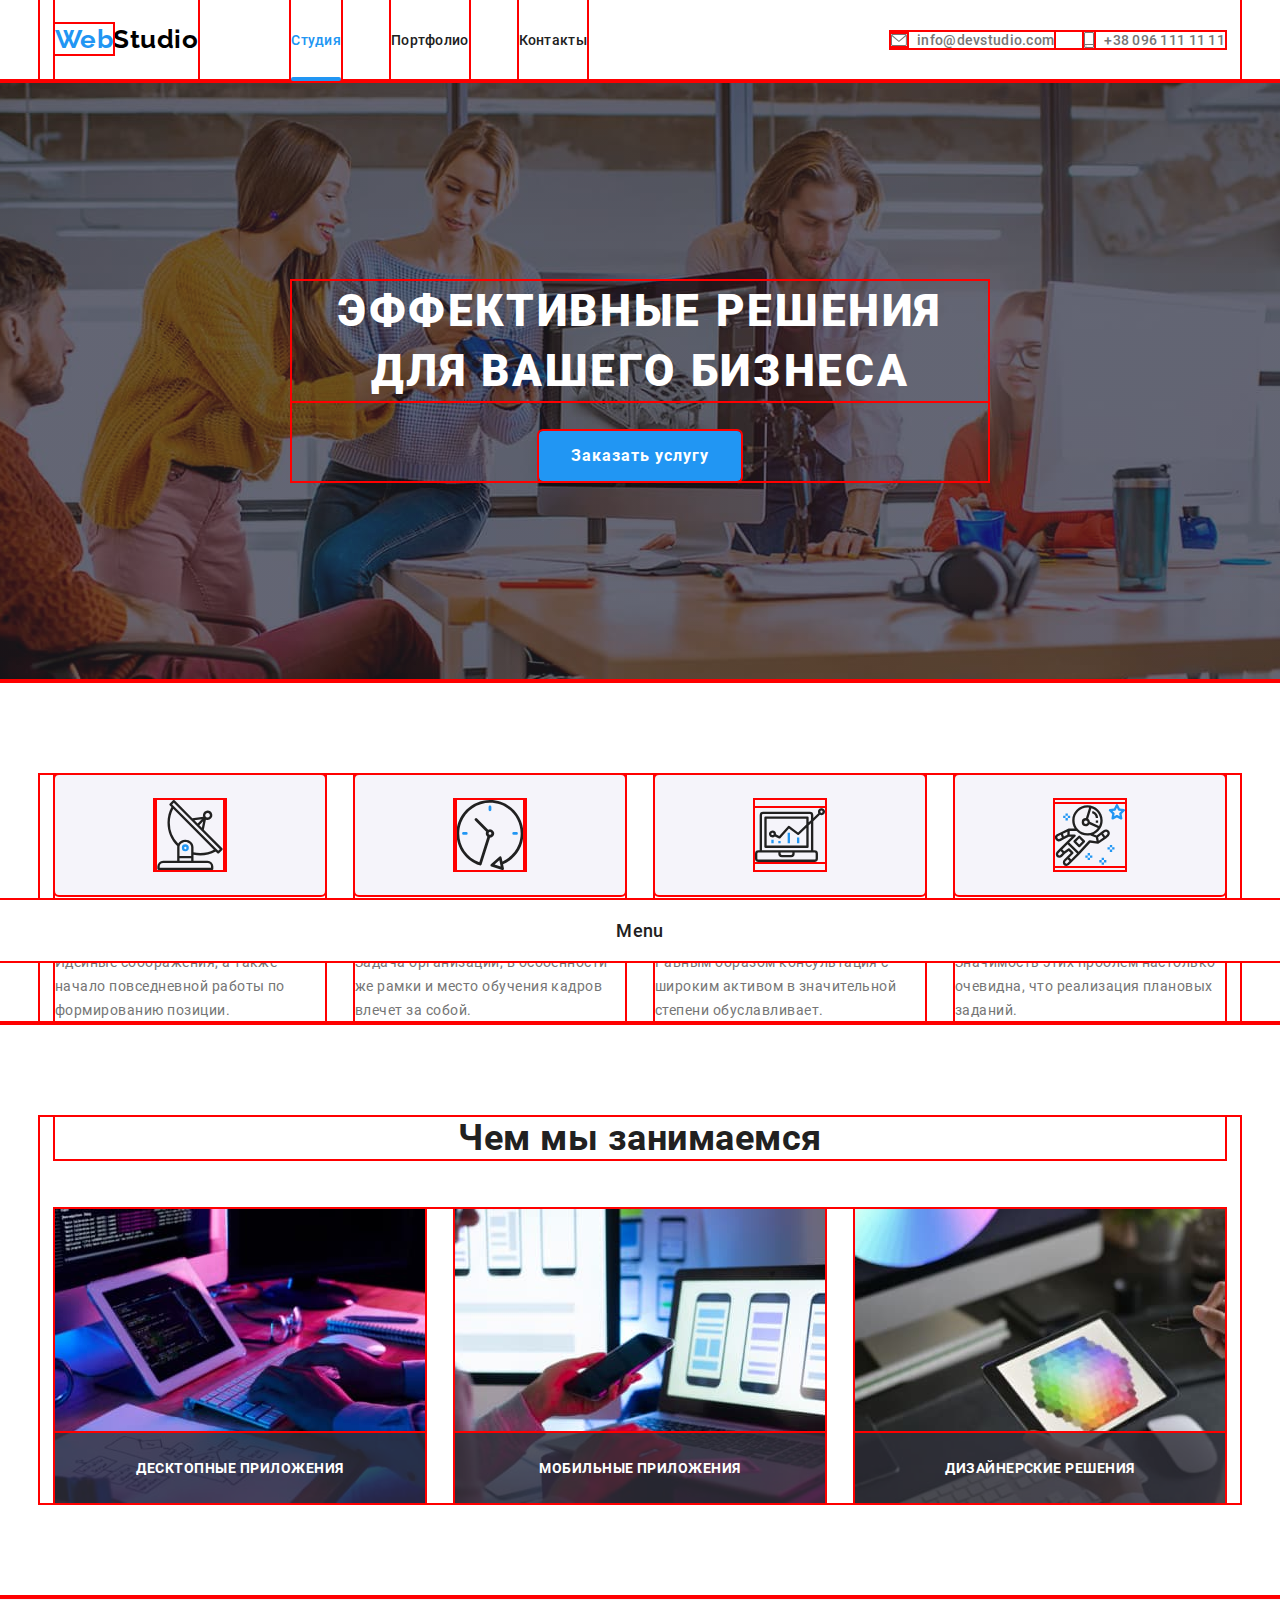
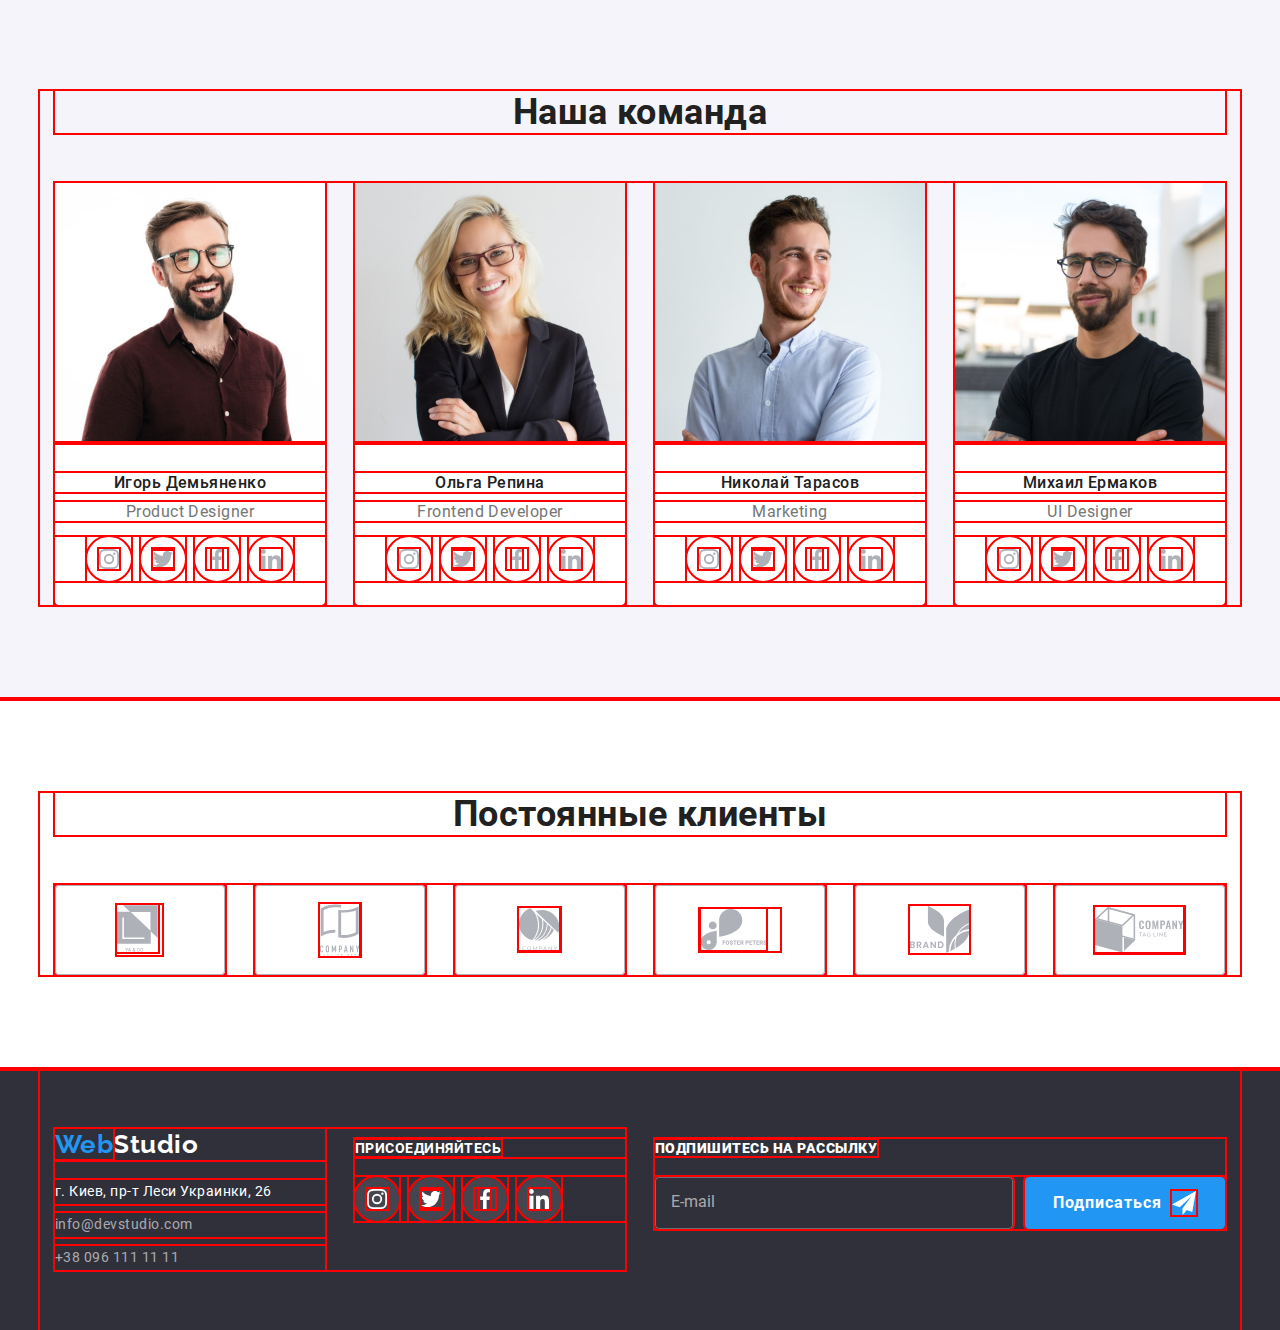
==== commit 5d6cdf5f: "Фиксит модальное окно" ====
--- a/index.html
+++ b/index.html
@@ -10,15 +10,15 @@
   <body>
     <header class="header">
       <div class="container header-page">
-        <nav class="header-nav">
-          <a href="./" class="logo"> <span>Web</span>Studio</a>
-          <div class="mobile-menu" id="mobile-menu" data-menu>Menu</div>
-          <ul class="menu list">
-            <li class="item"><a href="./index.html" class="link current">Студия</a></li>
-            <li class="item"><a href="./portfolio.html" class="link">Портфолио</a></li>
-            <li class="item"><a href="#" class="link">Контакты</a></li>
-          </ul>
-        </nav>
+        <!-- <nav class="header-nav"> -->
+        <a href="./" class="logo"> <span>Web</span>Studio</a>
+        <div class="menu-container" id="menu-container" data-menu>Menu</div>
+        <ul class="menu list">
+          <li class="item"><a href="./index.html" class="link current">Студия</a></li>
+          <li class="item"><a href="./portfolio.html" class="link">Портфолио</a></li>
+          <li class="item"><a href="#" class="link">Контакты</a></li>
+        </ul>
+        <!-- </nav> -->
         <ul class="contacts list">
           <li class="contacts item">
             <a href="mailto:info@devstudio.com" class="link" target="_blank" rel="noopener noreferrer">
--- a/css/main.min.css
+++ b/css/main.min.css
@@ -1,2 +1,2 @@
-@font-face{font-family:"Roboto";src:url("../fonts/Roboto/roboto-v20-latin_cyrillic-regular.woff2") format("woff2"),url("../fonts/Roboto/roboto-v20-latin_cyrillic-regular.woff") format("woff");font-style:normal;font-weight:400}@font-face{font-family:"Roboto";src:url("../fonts/Roboto/roboto-v20-latin_cyrillic-500.woff2") format("woff2"),url("../fonts/Roboto/roboto-v20-latin_cyrillic-500.woff") format("woff");font-style:normal;font-weight:500}@font-face{font-family:"Roboto";src:url("../fonts/Roboto/roboto-v20-latin_cyrillic-700.woff2") format("woff2"),url("../fonts/Roboto/roboto-v20-latin_cyrillic-700.woff") format("woff");font-style:normal;font-weight:700}@font-face{font-family:"Roboto";src:url("../fonts/Roboto/roboto-v20-latin_cyrillic-900.woff2") format("woff2"),url("../fonts/Roboto/roboto-v20-latin_cyrillic-900.woff") format("woff");font-style:normal;font-weight:900}@font-face{font-family:"Raleway";src:url("../fonts/Raleway/raleway-v17-latin_cyrillic-700.woff2") format("woff2"),url("../fonts/Raleway/raleway-v17-latin_cyrillic-700.woff") format("woff");font-style:normal;font-weight:700}/*! normalize.css v8.0.1 | MIT License | github.com/necolas/normalize.css */html{line-height:1.15;-webkit-text-size-adjust:100%}body{margin:0}main{display:block}h1{font-size:2em;margin:0.67em 0}hr{-webkit-box-sizing:content-box;box-sizing:content-box;height:0;overflow:visible}pre{font-family:monospace, monospace;font-size:1em}a{background-color:transparent}abbr[title]{border-bottom:none;text-decoration:underline;-webkit-text-decoration:underline dotted;text-decoration:underline dotted}b,strong{font-weight:bolder}code,kbd,samp{font-family:monospace, monospace;font-size:1em}small{font-size:80%}sub,sup{font-size:75%;line-height:0;position:relative;vertical-align:baseline}sub{bottom:-0.25em}sup{top:-0.5em}img{border-style:none}button,input,optgroup,select,textarea{font-family:inherit;font-size:100%;line-height:1.15;margin:0}button,input{overflow:visible}button,select{text-transform:none}button,[type="button"],[type="reset"],[type="submit"]{-webkit-appearance:button}button::-moz-focus-inner,[type="button"]::-moz-focus-inner,[type="reset"]::-moz-focus-inner,[type="submit"]::-moz-focus-inner{border-style:none;padding:0}button:-moz-focusring,[type="button"]:-moz-focusring,[type="reset"]:-moz-focusring,[type="submit"]:-moz-focusring{outline:1px dotted ButtonText}fieldset{padding:0.35em 0.75em 0.625em}legend{-webkit-box-sizing:border-box;box-sizing:border-box;color:inherit;display:table;max-width:100%;padding:0;white-space:normal}progress{vertical-align:baseline}textarea{overflow:auto}[type="checkbox"],[type="radio"]{-webkit-box-sizing:border-box;box-sizing:border-box;padding:0}[type="number"]::-webkit-inner-spin-button,[type="number"]::-webkit-outer-spin-button{height:auto}[type="search"]{-webkit-appearance:textfield;outline-offset:-2px}[type="search"]::-webkit-search-decoration{-webkit-appearance:none}::-webkit-file-upload-button{-webkit-appearance:button;font:inherit}details{display:block}summary{display:list-item}template{display:none}[hidden]{display:none}html{-webkit-box-sizing:border-box;box-sizing:border-box}*{outline:2px solid red}*,*::before,*::after{-webkit-box-sizing:inherit;box-sizing:inherit}body{font-family:"Roboto", sans-serif;letter-spacing:0.03em}a{display:block;text-decoration:none}address{font-style:normal}img{display:block;max-width:100%;height:auto}.list{list-style:none;padding:0;margin:0}.container{width:100%;margin-right:auto;margin-left:auto;padding-right:15px;padding-left:15px}@media (min-width: 480px){.container{width:480px}}@media (min-width: 768px){.container{width:768px}}@media (min-width: 1200px){.container{width:1200px}}.visually-hidden{position:absolute !important;clip:rect(1px 1px 1px 1px);clip:rect(1px, 1px, 1px, 1px);padding:0 !important;border:0 !important;height:1px !important;width:1px !important;overflow:hidden}section{padding-top:60px;padding-bottom:60px}@media (min-width: 1200px){section{padding-top:94px;padding-bottom:94px}}@media (min-width: 1200px){section.no-padding{padding-bottom:0}}.section-title{margin-top:0;margin-bottom:30px;font-weight:bold;font-size:28px;line-height:1.179;text-align:center;color:#212121}@media (min-width: 1200px){.section-title{margin-bottom:50px;font-size:36px;line-height:1.167}}.header{border-bottom:1px solid #ececec}@media screen and (max-width: 767px){.header{position:relative}}.header-page{display:-webkit-box;display:-ms-flexbox;display:flex;-webkit-box-align:center;-ms-flex-align:center;align-items:center;-webkit-box-pack:justify;-ms-flex-pack:justify;justify-content:space-between}.header-nav{display:-webkit-box;display:-ms-flexbox;display:flex;-webkit-box-align:center;-ms-flex-align:center;align-items:center;-webkit-box-pack:justify;-ms-flex-pack:justify;justify-content:space-between}.logo{padding-top:24px;padding-bottom:25px;font-family:"Raleway", sans-serif;font-weight:700;font-size:26px;line-height:1.192;color:#000}.logo span{color:#2196f3}.logo-footer{padding-top:0;padding-bottom:0;margin-bottom:20px;color:#fff}.menu{display:none}@media (min-width: 768px){.menu{display:-webkit-box;display:-ms-flexbox;display:flex;margin-left:88px}}@media (min-width: 1200px){.menu{margin-left:93px}}.menu .item:not(:last-child){margin-right:50px}.menu .link{padding-top:32px;padding-bottom:32px;font-weight:500;font-size:14px;line-height:1.143;letter-spacing:0.02em;color:#212121;-webkit-transition:color 250ms cubic-bezier(0.4, 0, 0.2, 1);transition:color 250ms cubic-bezier(0.4, 0, 0.2, 1)}.menu .link:hover,.menu .link:focus{color:#2196f3}.menu .current{position:relative;color:#2196f3}.menu .current::after{position:absolute;bottom:-1px;display:block;content:" ";border-radius:2px;width:100%;height:4px;background:#2196f3}.btn-menu{display:-webkit-box;display:-ms-flexbox;display:flex;padding:0;margin:0;border:none;background-color:transparent}.btn-menu .icon-crosse{display:none}.btn-menu.is-open .icon-crosse{display:block}.btn-menu.is-open .icon-menu{display:none}@media (min-width: 768px){.btn-menu{display:none}}.mobile-menu{display:none;position:absolute;top:100%;left:0;width:100%;background-color:#fff;padding:20px;text-align:center;font-weight:500;font-size:18px;line-height:1.167;letter-spacing:0.02em;color:#212121}.mobile-menu.is-open{display:block}.contacts{display:none}@media (min-width: 768px){.contacts{display:block;margin-left:auto}.contacts .item+.item{margin-top:10px}}@media (min-width: 1200px){.contacts{display:-webkit-box;display:-ms-flexbox;display:flex}.contacts .item+.item{margin-left:30px;margin-top:0}}.contacts .link{display:-webkit-box;display:-ms-flexbox;display:flex;-webkit-box-align:center;-ms-flex-align:center;align-items:center;font-weight:500;font-size:14px;line-height:1.143;letter-spacing:0.02em;color:#757575;-webkit-transition:color 250ms cubic-bezier(0.4, 0, 0.2, 1);transition:color 250ms cubic-bezier(0.4, 0, 0.2, 1)}.contacts .link:hover,.contacts .link:focus{color:#2196f3}.envelope-icon,.smartphone-icon{margin-right:10px;fill:currentColor;width:12px;height:10px}.envelope-icon{width:16px;height:12px}.smartphone-icon{width:10px;height:16px}.hero{display:-webkit-box;display:-ms-flexbox;display:flex;max-width:1600px;min-height:600px;margin-left:auto;margin-right:auto;background-color:#c4c4c4;background-image:-webkit-gradient(linear, left top, right top, from(rgba(47,48,58,0.4)), to(rgba(47,48,58,0.4))),url(../images/hero-img.jpg);background-image:linear-gradient(to right, rgba(47,48,58,0.4), rgba(47,48,58,0.4)),url(../images/hero-img.jpg);background-repeat:no-repeat;background-position:center;background-size:cover}.hero-container{display:-webkit-box;display:-ms-flexbox;display:flex;-ms-flex-wrap:wrap;flex-wrap:wrap;-webkit-box-pack:center;-ms-flex-pack:center;justify-content:center;max-width:360px;margin:auto}@media (min-width: 1200px){.hero-container{max-width:696px}}.hero-title{margin-top:0;margin-bottom:30px;margin-right:auto;margin-left:auto;font-weight:900;font-size:26px;line-height:1.615;letter-spacing:0.06em;text-align:center;text-transform:uppercase;color:#fff}@media (min-width: 1200px){.hero-title{font-size:44px;line-height:1.364}}.btn-main{border-radius:4px;border:0 solid transparent;min-width:200px;padding:10px 32px;font-weight:700;font-size:16px;line-height:1.875;letter-spacing:0.06em;color:#fff;background-color:#2196f3;-webkit-box-shadow:0px 4px 4px rgba(0,0,0,0.15);box-shadow:0px 4px 4px rgba(0,0,0,0.15);cursor:pointer;-webkit-transition:color 250ms cubic-bezier(0.4, 0, 0.2, 1),background-color 250ms cubic-bezier(0.4, 0, 0.2, 1);transition:color 250ms cubic-bezier(0.4, 0, 0.2, 1),background-color 250ms cubic-bezier(0.4, 0, 0.2, 1)}.btn-main:hover,.btn-main:focus{color:#2196f3;background-color:#fff}.btn-footer{display:-webkit-box;display:-ms-flexbox;display:flex;-webkit-box-align:center;-ms-flex-align:center;align-items:center;min-width:200px;min-height:50px;padding:10px 28px;margin-right:auto;margin-left:auto;border-radius:4px;font-weight:700;font-size:16px;line-height:1.875;letter-spacing:0.06em;color:#fff;background:#2196f3;border:transparent;cursor:pointer;-webkit-transition:background-color 250ms cubic-bezier(0.4, 0, 0.2, 1);transition:background-color 250ms cubic-bezier(0.4, 0, 0.2, 1)}.btn-footer:hover,.btn-footer:focus{color:#2196f3;background-color:#fff}@media (min-width: 768px){.features-list{display:-webkit-box;display:-ms-flexbox;display:flex;-ms-flex-wrap:wrap;flex-wrap:wrap}}.features-item{width:100%}@media screen and (max-width: 767px){.features-item:not(:last-child){margin-bottom:30px}}@media (min-width: 768px){.features-item{width:calc((100% - 30px) / 2)}.features-item:not(:nth-child(2n)){margin-right:30px}}@media screen and (max-width: 1199px){.features-item:not(:nth-last-child(-n+2)){margin-bottom:30px}}@media (min-width: 1200px){.features-item{width:calc((100% - 90px) / 4);margin-bottom:0}.features-item:not(:last-child){margin-right:30px}}.features-icon-bg{display:-webkit-box;display:-ms-flexbox;display:flex;-webkit-box-pack:center;-ms-flex-pack:center;justify-content:center;-webkit-box-align:center;-ms-flex-align:center;align-items:center;width:100%;height:120px;background-color:#f5f4fa;border-radius:4px}.features-icon{width:70px;height:70px}.features-title{margin-top:30px;margin-bottom:10px;font-weight:700;font-size:14px;line-height:1.143;text-align:center;text-transform:uppercase;color:#212121}@media (min-width: 768px){.features-title{text-align:start}}.features p{margin:0;font-weight:400;font-size:14px;line-height:1.714;color:#757575}@media screen and (max-width: 1199px){.services{display:none}}.services-list{display:-webkit-box;display:-ms-flexbox;display:flex;-ms-flex-wrap:wrap;flex-wrap:wrap}.services-list h3{position:absolute;bottom:0;margin:0;padding-top:27px;padding-bottom:27px;font-weight:700;font-size:14px;line-height:1.143;text-align:center;text-transform:uppercase;width:100%;height:70px;color:#fff;background:rgba(47,48,58,0.8)}.services-list .flex-element{position:relative;width:calc((100% - 60px) / 3)}.services-list .flex-element:not(:nth-child(3n)){margin-right:30px}.team{background-color:#f5f4fa}@media (min-width: 768px){.team-list{display:-webkit-box;display:-ms-flexbox;display:flex;-ms-flex-wrap:wrap;flex-wrap:wrap}}.team h3{margin-top:0;margin-bottom:10px;font-weight:500;font-size:16px;line-height:1.187;text-align:center;color:#212121}.team p{margin-top:0;margin-bottom:16px;font-weight:400;font-size:16px;line-height:1.187;text-align:center;color:#757575}.team-card{width:100%;border-radius:0px 0px 4px 4px;background-color:#fff;-webkit-box-shadow:0px 1px 3px rgba(0,0,0,0.12),0px 1px 1px rgba(0,0,0,0.14),0px 2px 1px rgba(0,0,0,0.2);box-shadow:0px 1px 3px rgba(0,0,0,0.12),0px 1px 1px rgba(0,0,0,0.14),0px 2px 1px rgba(0,0,0,0.2)}@media (min-width: 1200px){.team-card{width:calc((100% - 90px) / 4)}}@media screen and (min-width: 768px) and (max-width: 1199px){.team-card{width:calc((100% - 30px) / 2)}}@media screen and (max-width: 767px){.team-card:not(:last-child){margin-bottom:30px}}@media screen and (min-width: 768px) and (max-width: 1199px){.team-card:not(:nth-child(2n)){margin-right:30px}.team-card:not(:nth-last-child(-n+2)){margin-bottom:30px}}@media (min-width: 1200px){.team-list .team-card:not(:nth-child(4n)){margin-right:30px}}.team-main-info{padding-top:30px;padding-bottom:24px}.social-icons-list{display:-webkit-box;display:-ms-flexbox;display:flex;-webkit-box-pack:center;-ms-flex-pack:center;justify-content:center}.social-icons-link{display:-webkit-box;display:-ms-flexbox;display:flex;-webkit-box-pack:center;-ms-flex-pack:center;justify-content:center;-webkit-box-align:center;-ms-flex-align:center;align-items:center;width:44px;height:44px;border-radius:50%;color:#afb1b8;background-color:transparent;-webkit-transition:color 250ms cubic-bezier(0.4, 0, 0.2, 1),background-color 250ms cubic-bezier(0.4, 0, 0.2, 1);transition:color 250ms cubic-bezier(0.4, 0, 0.2, 1),background-color 250ms cubic-bezier(0.4, 0, 0.2, 1)}.social-icons-link:hover,.social-icons-link:focus{color:#fff;background-color:#2196f3}.social-icons-item:not(:last-child){margin-right:10px}.social-icon{fill:currentColor}.clients-list{display:-webkit-box;display:-ms-flexbox;display:flex;-ms-flex-wrap:wrap;flex-wrap:wrap}@media screen and (max-width: 767px){.clients-item{width:calc((100% - 30px) / 2)}.clients-item:not(:nth-child(2n)){margin-right:30px}.clients-item:not(:nth-last-child(-n+2)){margin-bottom:30px}}@media screen and (min-width: 768px) and (max-width: 1199px){.clients-item{width:calc((100% - 60px) / 3)}.clients-item:not(:nth-child(3n)){margin-right:30px}.clients-item:not(:nth-last-child(-n+3)){margin-bottom:30px}}@media (min-width: 1200px){.clients-item{width:calc((100% - 150px) / 6)}.clients-item:not(:nth-child(6n)){margin-right:30px}}.clients-link{display:-webkit-box;display:-ms-flexbox;display:flex;-webkit-box-pack:center;-ms-flex-pack:center;justify-content:center;-webkit-box-align:center;-ms-flex-align:center;align-items:center;width:100%;height:90px;border:1px solid #afb1b8;-webkit-box-sizing:border-box;box-sizing:border-box;border-radius:4px;color:#afb1b8;-webkit-transition:color 250ms cubic-bezier(0.4, 0, 0.2, 1),border-color 250ms cubic-bezier(0.4, 0, 0.2, 1);transition:color 250ms cubic-bezier(0.4, 0, 0.2, 1),border-color 250ms cubic-bezier(0.4, 0, 0.2, 1)}.clients-link:hover,.clients-link:focus{border-color:#2196f3;color:#2196f3}.clients-icon{fill:currentColor}.footer{background-color:#2f303a;color:#fff}.footer-flexbox{padding-top:60px;padding-bottom:60px}@media (min-width: 1200px){.footer-flexbox{display:-webkit-box;display:-ms-flexbox;display:flex;-webkit-box-align:baseline;-ms-flex-align:baseline;align-items:baseline;-webkit-box-pack:justify;-ms-flex-pack:justify;justify-content:space-between}.footer-flexbox .footer-form{width:calc(50% - 15px)}}@media screen and (min-width: 768px){.footer-contacts{display:-webkit-box;display:-ms-flexbox;display:flex;-webkit-box-align:baseline;-ms-flex-align:baseline;align-items:baseline;-ms-flex-pack:distribute;justify-content:space-around}}@media (min-width: 1200px){.footer-contacts{width:calc((100% - 30px) / 2);margin-right:30px;margin-bottom:0;-webkit-box-pack:start;-ms-flex-pack:start;justify-content:start}}@media screen and (max-width: 1199px){.footer-address-contacts,.footer-social-contacts{text-align:center;margin-bottom:60px}}@media (min-width: 1200px){.footer-address-contacts,.footer-social-contacts{width:calc((100% - 30px) / 2)}.footer-address-contacts:not(:last-child),.footer-social-contacts:not(:last-child){margin-right:30px}}.address>.list{font-weight:400;font-size:14px;line-height:1.714}.address-contacts .link{margin-top:9px;color:rgba(255,255,255,0.6);-webkit-transition:color 250ms cubic-bezier(0.4, 0, 0.2, 1);transition:color 250ms cubic-bezier(0.4, 0, 0.2, 1)}.address-contacts .link:hover,.address-contacts .link:focus{color:#2196f3}.footer p{margin-top:0;margin-bottom:20px}.footer-social-icons-list{display:-webkit-box;display:-ms-flexbox;display:flex;-webkit-box-pack:center;-ms-flex-pack:center;justify-content:center}@media (min-width: 1200px){.footer-social-icons-list{-webkit-box-pack:start;-ms-flex-pack:start;justify-content:start}}.footer-social-icons-item:not(:last-child){margin-right:10px}.footer-social-icons-link{display:-webkit-box;display:-ms-flexbox;display:flex;-webkit-box-pack:center;-ms-flex-pack:center;justify-content:center;-webkit-box-align:center;-ms-flex-align:center;align-items:center;width:44px;height:44px;border-radius:50%;color:#fff;background-color:rgba(255,255,255,0.1);-webkit-transition:background-color 250ms cubic-bezier(0.4, 0, 0.2, 1);transition:background-color 250ms cubic-bezier(0.4, 0, 0.2, 1)}.footer-social-icons-link:hover,.footer-social-icons-link:focus{background-color:#2196f3}.footer-social-icon{fill:currentColor}.call-to-activity{font-weight:700;font-size:14px;line-height:1.143;text-transform:uppercase}@media screen and (max-width: 1199px){.footer-form{text-align:center}}.input-form{margin-top:20px}@media (min-width: 1200px){.input-form{display:-webkit-box;display:-ms-flexbox;display:flex}}.input-form input{display:-webkit-box;display:-ms-flexbox;display:flex;-webkit-box-align:center;-ms-flex-align:center;align-items:center;margin-right:auto;margin-left:auto;margin-bottom:20px;width:100%;max-width:450px;border-radius:4px;padding:15px 0px 16px 15px;background-color:transparent;color:rgba(255,255,255,0.6);border:1px solid rgba(255,255,255,0.3)}@media (min-width: 1200px){.input-form input{max-width:358px;margin-right:12px;margin-bottom:0}}.input-form input::-webkit-input-placeholder{padding-right:0;font-weight:400;font-size:16px;line-height:1.25;color:rgba(255,255,255,0.6)}.input-form input:-ms-input-placeholder{padding-right:0;font-weight:400;font-size:16px;line-height:1.25;color:rgba(255,255,255,0.6)}.input-form input::-ms-input-placeholder{padding-right:0;font-weight:400;font-size:16px;line-height:1.25;color:rgba(255,255,255,0.6)}.input-form input::placeholder{padding-right:0;font-weight:400;font-size:16px;line-height:1.25;color:rgba(255,255,255,0.6)}.icon-send{margin-left:10px;width:24px;height:24px;fill:currentColor}.backdrop{position:fixed;top:0;left:0;bottom:0;right:0;background-color:rgba(0,0,0,0.2);-webkit-transition:opacity 250ms cubic-bezier(0.4, 0, 0.2, 1);transition:opacity 250ms cubic-bezier(0.4, 0, 0.2, 1)}.backdrop.is-hidden{opacity:0;pointer-events:none}.modal{position:absolute;top:50%;left:50%;-webkit-transform:translate(-50%, -50%);transform:translate(-50%, -50%);display:-webkit-box;display:-ms-flexbox;display:flex;-webkit-box-pack:end;-ms-flex-pack:end;justify-content:flex-end;width:528px;height:581px;background-color:#fff;-webkit-transition:-webkit-transform 250ms cubic-bezier(0.4, 0, 0.2, 1);transition:-webkit-transform 250ms cubic-bezier(0.4, 0, 0.2, 1);transition:transform 250ms cubic-bezier(0.4, 0, 0.2, 1);transition:transform 250ms cubic-bezier(0.4, 0, 0.2, 1), -webkit-transform 250ms cubic-bezier(0.4, 0, 0.2, 1)}.modal-form{width:100%;padding:40px}.modal-title{margin:0 0 12px;font-weight:700;font-size:20px;line-height:1.15;text-align:center;color:#212121}.modal-label{display:-webkit-box;display:-ms-flexbox;display:flex;-webkit-box-orient:vertical;-webkit-box-direction:normal;-ms-flex-direction:column;flex-direction:column;margin-bottom:4px;font-weight:400;font-size:12px;line-height:1.167;letter-spacing:0.01em;color:#757575}.user-form{width:448px}.form-field{position:relative;margin-bottom:10px}.form-field.comment{margin-bottom:20px}.form-input{display:block;width:100%;margin:0;padding-top:11px;padding-right:12px;padding-bottom:11px;padding-left:42px;border:1px solid rgba(33,33,33,0.2);border-radius:4px;outline:none;-webkit-transition:border-color 250ms cubic-bezier(0.4, 0, 0.2, 1);transition:border-color 250ms cubic-bezier(0.4, 0, 0.2, 1)}.form-input:focus{border-color:#2196f3}.form-input:focus+.icon-form{fill:#2196f3}.icon-form{position:absolute;top:50%;left:12px;-webkit-transform:translateY(-50%);transform:translateY(-50%);width:18px;height:18px;fill:#000;-webkit-transition:fill 250ms cubic-bezier(0.4, 0, 0.2, 1);transition:fill 250ms cubic-bezier(0.4, 0, 0.2, 1)}textarea{width:100%;resize:none;padding:12px 16px;height:120px;border:1px solid rgba(33,33,33,0.2);border-radius:4px;-webkit-transition:border-color 250ms cubic-bezier(0.4, 0, 0.2, 1);transition:border-color 250ms cubic-bezier(0.4, 0, 0.2, 1)}textarea:focus{border-color:#2196f3}.form-field textarea::-webkit-input-placeholder{font-weight:400;font-size:12px;line-height:1.167;letter-spacing:0.01em;color:rgba(117,117,117,0.5)}.form-field textarea:-ms-input-placeholder{font-weight:400;font-size:12px;line-height:1.167;letter-spacing:0.01em;color:rgba(117,117,117,0.5)}.form-field textarea::-ms-input-placeholder{font-weight:400;font-size:12px;line-height:1.167;letter-spacing:0.01em;color:rgba(117,117,117,0.5)}.form-field textarea::placeholder{font-weight:400;font-size:12px;line-height:1.167;letter-spacing:0.01em;color:rgba(117,117,117,0.5)}.agreement{display:-webkit-box;display:-ms-flexbox;display:flex;-webkit-box-pack:center;-ms-flex-pack:center;justify-content:center;margin-bottom:30px}.user-agreement{position:relative;display:inline-block;padding-left:23px;font-weight:400;font-size:14px;line-height:1.714;color:#757575}.user-agreement a{display:inline-block;color:#2196f3;text-decoration:underline}.checkbox{position:absolute;width:1px;height:1px;margin:-1px;border:0;padding:0;clip:rect(0 0 0 0);overflow:hidden}.icon-check{position:absolute;top:50%;left:0;-webkit-transform:translateY(-50%);transform:translateY(-50%);display:inline-block;margin-right:7px;width:16px;height:15px;border:2px solid #212121;border-radius:3px;-webkit-transition:border-color 250ms cubic-bezier(0.4, 0, 0.2, 1),background-color 250ms cubic-bezier(0.4, 0, 0.2, 1),background-image 250ms cubic-bezier(0.4, 0, 0.2, 1),background-origin 250ms cubic-bezier(0.4, 0, 0.2, 1);transition:border-color 250ms cubic-bezier(0.4, 0, 0.2, 1),background-color 250ms cubic-bezier(0.4, 0, 0.2, 1),background-image 250ms cubic-bezier(0.4, 0, 0.2, 1),background-origin 250ms cubic-bezier(0.4, 0, 0.2, 1)}.checkbox:checked+.icon-check{border-color:#2196f3;background-color:#2196f3;background-image:url(../images/icons/icon-check.svg);background-size:contain;background-origin:border-box}.btn-submit{display:block;margin-left:auto;margin-right:auto;border-radius:4px;border:0 solid transparent;min-width:200px;padding:10px 32px;font-weight:700;font-size:16px;line-height:1.875;letter-spacing:0.06em;color:#fff;background-color:#2196f3;-webkit-box-shadow:0px 4px 4px rgba(0,0,0,0.15);box-shadow:0px 4px 4px rgba(0,0,0,0.15);cursor:pointer;-webkit-transition:color 250ms cubic-bezier(0.4, 0, 0.2, 1),background-color 250ms cubic-bezier(0.4, 0, 0.2, 1);transition:color 250ms cubic-bezier(0.4, 0, 0.2, 1),background-color 250ms cubic-bezier(0.4, 0, 0.2, 1)}.btn-submit:hover,.btn-submit:focus{color:#2196f3;background-color:#fff}.btn-modal{position:absolute;display:-webkit-box;display:-ms-flexbox;display:flex;-webkit-box-pack:center;-ms-flex-pack:center;justify-content:center;-webkit-box-align:center;-ms-flex-align:center;align-items:center;width:30px;height:30px;margin-top:8px;margin-right:8px;background-color:#fff;border:1px solid rgba(0,0,0,0.1);-webkit-box-sizing:border-box;box-sizing:border-box;border-radius:50%;cursor:pointer}.icon-close{width:18px;height:18px;fill:#000;-webkit-transition:fill 250ms cubic-bezier(0.4, 0, 0.2, 1);transition:fill 250ms cubic-bezier(0.4, 0, 0.2, 1)}.icon-close:hover,.icon-close:focus{fill:#2196f3}
+@font-face{font-family:"Roboto";src:url("../fonts/Roboto/roboto-v20-latin_cyrillic-regular.woff2") format("woff2"),url("../fonts/Roboto/roboto-v20-latin_cyrillic-regular.woff") format("woff");font-style:normal;font-weight:400}@font-face{font-family:"Roboto";src:url("../fonts/Roboto/roboto-v20-latin_cyrillic-500.woff2") format("woff2"),url("../fonts/Roboto/roboto-v20-latin_cyrillic-500.woff") format("woff");font-style:normal;font-weight:500}@font-face{font-family:"Roboto";src:url("../fonts/Roboto/roboto-v20-latin_cyrillic-700.woff2") format("woff2"),url("../fonts/Roboto/roboto-v20-latin_cyrillic-700.woff") format("woff");font-style:normal;font-weight:700}@font-face{font-family:"Roboto";src:url("../fonts/Roboto/roboto-v20-latin_cyrillic-900.woff2") format("woff2"),url("../fonts/Roboto/roboto-v20-latin_cyrillic-900.woff") format("woff");font-style:normal;font-weight:900}@font-face{font-family:"Raleway";src:url("../fonts/Raleway/raleway-v17-latin_cyrillic-700.woff2") format("woff2"),url("../fonts/Raleway/raleway-v17-latin_cyrillic-700.woff") format("woff");font-style:normal;font-weight:700}/*! normalize.css v8.0.1 | MIT License | github.com/necolas/normalize.css */html{line-height:1.15;-webkit-text-size-adjust:100%}body{margin:0}main{display:block}h1{font-size:2em;margin:0.67em 0}hr{-webkit-box-sizing:content-box;box-sizing:content-box;height:0;overflow:visible}pre{font-family:monospace, monospace;font-size:1em}a{background-color:transparent}abbr[title]{border-bottom:none;text-decoration:underline;-webkit-text-decoration:underline dotted;text-decoration:underline dotted}b,strong{font-weight:bolder}code,kbd,samp{font-family:monospace, monospace;font-size:1em}small{font-size:80%}sub,sup{font-size:75%;line-height:0;position:relative;vertical-align:baseline}sub{bottom:-0.25em}sup{top:-0.5em}img{border-style:none}button,input,optgroup,select,textarea{font-family:inherit;font-size:100%;line-height:1.15;margin:0}button,input{overflow:visible}button,select{text-transform:none}button,[type="button"],[type="reset"],[type="submit"]{-webkit-appearance:button}button::-moz-focus-inner,[type="button"]::-moz-focus-inner,[type="reset"]::-moz-focus-inner,[type="submit"]::-moz-focus-inner{border-style:none;padding:0}button:-moz-focusring,[type="button"]:-moz-focusring,[type="reset"]:-moz-focusring,[type="submit"]:-moz-focusring{outline:1px dotted ButtonText}fieldset{padding:0.35em 0.75em 0.625em}legend{-webkit-box-sizing:border-box;box-sizing:border-box;color:inherit;display:table;max-width:100%;padding:0;white-space:normal}progress{vertical-align:baseline}textarea{overflow:auto}[type="checkbox"],[type="radio"]{-webkit-box-sizing:border-box;box-sizing:border-box;padding:0}[type="number"]::-webkit-inner-spin-button,[type="number"]::-webkit-outer-spin-button{height:auto}[type="search"]{-webkit-appearance:textfield;outline-offset:-2px}[type="search"]::-webkit-search-decoration{-webkit-appearance:none}::-webkit-file-upload-button{-webkit-appearance:button;font:inherit}details{display:block}summary{display:list-item}template{display:none}[hidden]{display:none}html{-webkit-box-sizing:border-box;box-sizing:border-box}*{outline:2px solid red}*,*::before,*::after{-webkit-box-sizing:inherit;box-sizing:inherit}body{font-family:"Roboto", sans-serif;letter-spacing:0.03em}body.modal-open{overflow:hidden}a{display:block;text-decoration:none}address{font-style:normal}img{display:block;max-width:100%;height:auto}.list{list-style:none;padding:0;margin:0}.container{width:100%;margin-right:auto;margin-left:auto;padding-right:15px;padding-left:15px}@media (min-width: 480px){.container{width:480px}}@media (min-width: 768px){.container{width:768px}}@media (min-width: 1200px){.container{width:1200px}}.visually-hidden{position:absolute !important;clip:rect(1px 1px 1px 1px);clip:rect(1px, 1px, 1px, 1px);padding:0 !important;border:0 !important;height:1px !important;width:1px !important;overflow:hidden}section{padding-top:60px;padding-bottom:60px}@media (min-width: 1200px){section{padding-top:94px;padding-bottom:94px}}@media (min-width: 1200px){section.no-padding{padding-bottom:0}}.section-title{margin-top:0;margin-bottom:30px;font-weight:bold;font-size:28px;line-height:1.179;text-align:center;color:#212121}@media (min-width: 1200px){.section-title{margin-bottom:50px;font-size:36px;line-height:1.167}}.header{border-bottom:1px solid #ececec}@media screen and (max-width: 767px){.header{position:relative}}.header-page{display:-webkit-box;display:-ms-flexbox;display:flex;-webkit-box-align:center;-ms-flex-align:center;align-items:center;-webkit-box-pack:justify;-ms-flex-pack:justify;justify-content:space-between}.logo{padding-top:24px;padding-bottom:25px;font-family:"Raleway", sans-serif;font-weight:700;font-size:26px;line-height:1.192;color:#000}.logo span{color:#2196f3}.logo-footer{padding-top:0;padding-bottom:0;margin-bottom:20px;color:#fff}.menu{display:none}@media (min-width: 768px){.menu{display:-webkit-box;display:-ms-flexbox;display:flex;margin-left:88px}}@media (min-width: 1200px){.menu{margin-left:93px}}.menu .item:not(:last-child){margin-right:50px}.menu .link{padding-top:32px;padding-bottom:32px;font-weight:500;font-size:14px;line-height:1.143;letter-spacing:0.02em;color:#212121;-webkit-transition:color 250ms cubic-bezier(0.4, 0, 0.2, 1);transition:color 250ms cubic-bezier(0.4, 0, 0.2, 1)}.menu .link:hover,.menu .link:focus{color:#2196f3}.menu .current{position:relative;color:#2196f3}.menu .current::after{position:absolute;bottom:-1px;display:block;content:" ";border-radius:2px;width:100%;height:4px;background:#2196f3}.btn-menu{display:-webkit-box;display:-ms-flexbox;display:flex;padding:0;margin:0;border:none;background-color:transparent}.btn-menu .icon-crosse{display:none}.btn-menu.is-open .icon-crosse{display:block}.btn-menu.is-open .icon-menu{display:none}@media (min-width: 768px){.btn-menu{display:none}}.menu-container{position:absolute;top:100%;left:0;width:100%;background-color:#fff;padding:20px;text-align:center;font-weight:500;font-size:18px;line-height:1.167;letter-spacing:0.02em;color:#212121}.menu-container.is-open{display:block}.contacts{display:none}@media (min-width: 768px){.contacts{display:block;margin-left:auto}.contacts .item+.item{margin-top:10px}}@media (min-width: 1200px){.contacts{display:-webkit-box;display:-ms-flexbox;display:flex}.contacts .item+.item{margin-left:30px;margin-top:0}}.contacts .link{display:-webkit-box;display:-ms-flexbox;display:flex;-webkit-box-align:center;-ms-flex-align:center;align-items:center;font-weight:500;font-size:14px;line-height:1.143;letter-spacing:0.02em;color:#757575;-webkit-transition:color 250ms cubic-bezier(0.4, 0, 0.2, 1);transition:color 250ms cubic-bezier(0.4, 0, 0.2, 1)}.contacts .link:hover,.contacts .link:focus{color:#2196f3}.envelope-icon,.smartphone-icon{margin-right:10px;fill:currentColor;width:12px;height:10px}.envelope-icon{width:16px;height:12px}.smartphone-icon{width:10px;height:16px}.hero{display:-webkit-box;display:-ms-flexbox;display:flex;max-width:1600px;min-height:600px;margin-left:auto;margin-right:auto;background-color:#c4c4c4;background-image:-webkit-gradient(linear, left top, right top, from(rgba(47,48,58,0.4)), to(rgba(47,48,58,0.4))),url(../images/hero-img.jpg);background-image:linear-gradient(to right, rgba(47,48,58,0.4), rgba(47,48,58,0.4)),url(../images/hero-img.jpg);background-repeat:no-repeat;background-position:center;background-size:cover}.hero-container{display:-webkit-box;display:-ms-flexbox;display:flex;-ms-flex-wrap:wrap;flex-wrap:wrap;-webkit-box-pack:center;-ms-flex-pack:center;justify-content:center;max-width:360px;margin:auto}@media (min-width: 1200px){.hero-container{max-width:696px}}.hero-title{margin-top:0;margin-bottom:30px;margin-right:auto;margin-left:auto;font-weight:900;font-size:26px;line-height:1.615;letter-spacing:0.06em;text-align:center;text-transform:uppercase;color:#fff}@media (min-width: 1200px){.hero-title{font-size:44px;line-height:1.364}}.btn-main{border-radius:4px;border:0 solid transparent;min-width:200px;padding:10px 32px;font-weight:700;font-size:16px;line-height:1.875;letter-spacing:0.06em;color:#fff;background-color:#2196f3;-webkit-box-shadow:0px 4px 4px rgba(0,0,0,0.15);box-shadow:0px 4px 4px rgba(0,0,0,0.15);cursor:pointer;-webkit-transition:color 250ms cubic-bezier(0.4, 0, 0.2, 1),background-color 250ms cubic-bezier(0.4, 0, 0.2, 1);transition:color 250ms cubic-bezier(0.4, 0, 0.2, 1),background-color 250ms cubic-bezier(0.4, 0, 0.2, 1)}.btn-main:hover,.btn-main:focus{color:#2196f3;background-color:#fff}.btn-footer{display:-webkit-box;display:-ms-flexbox;display:flex;-webkit-box-align:center;-ms-flex-align:center;align-items:center;min-width:200px;min-height:50px;padding:10px 28px;margin-right:auto;margin-left:auto;border-radius:4px;font-weight:700;font-size:16px;line-height:1.875;letter-spacing:0.06em;color:#fff;background:#2196f3;border:transparent;cursor:pointer;-webkit-transition:background-color 250ms cubic-bezier(0.4, 0, 0.2, 1);transition:background-color 250ms cubic-bezier(0.4, 0, 0.2, 1)}.btn-footer:hover,.btn-footer:focus{color:#2196f3;background-color:#fff}@media (min-width: 768px){.features-list{display:-webkit-box;display:-ms-flexbox;display:flex;-ms-flex-wrap:wrap;flex-wrap:wrap}}.features-item{width:100%}@media screen and (max-width: 767px){.features-item:not(:last-child){margin-bottom:30px}}@media (min-width: 768px){.features-item{width:calc((100% - 30px) / 2)}.features-item:not(:nth-child(2n)){margin-right:30px}}@media screen and (max-width: 1199px){.features-item:not(:nth-last-child(-n+2)){margin-bottom:30px}}@media (min-width: 1200px){.features-item{width:calc((100% - 90px) / 4);margin-bottom:0}.features-item:not(:last-child){margin-right:30px}}.features-icon-bg{display:-webkit-box;display:-ms-flexbox;display:flex;-webkit-box-pack:center;-ms-flex-pack:center;justify-content:center;-webkit-box-align:center;-ms-flex-align:center;align-items:center;width:100%;height:120px;background-color:#f5f4fa;border-radius:4px}.features-icon{width:70px;height:70px}.features-title{margin-top:30px;margin-bottom:10px;font-weight:700;font-size:14px;line-height:1.143;text-align:center;text-transform:uppercase;color:#212121}@media (min-width: 768px){.features-title{text-align:start}}.features p{margin:0;font-weight:400;font-size:14px;line-height:1.714;color:#757575}@media screen and (max-width: 1199px){.services{display:none}}.services-list{display:-webkit-box;display:-ms-flexbox;display:flex;-ms-flex-wrap:wrap;flex-wrap:wrap}.services-list h3{position:absolute;bottom:0;margin:0;padding-top:27px;padding-bottom:27px;font-weight:700;font-size:14px;line-height:1.143;text-align:center;text-transform:uppercase;width:100%;height:70px;color:#fff;background:rgba(47,48,58,0.8)}.services-list .flex-element{position:relative;width:calc((100% - 60px) / 3)}.services-list .flex-element:not(:nth-child(3n)){margin-right:30px}.team{background-color:#f5f4fa}@media (min-width: 768px){.team-list{display:-webkit-box;display:-ms-flexbox;display:flex;-ms-flex-wrap:wrap;flex-wrap:wrap}}.team h3{margin-top:0;margin-bottom:10px;font-weight:500;font-size:16px;line-height:1.187;text-align:center;color:#212121}.team p{margin-top:0;margin-bottom:16px;font-weight:400;font-size:16px;line-height:1.187;text-align:center;color:#757575}.team-card{width:100%;border-radius:0px 0px 4px 4px;background-color:#fff;-webkit-box-shadow:0px 1px 3px rgba(0,0,0,0.12),0px 1px 1px rgba(0,0,0,0.14),0px 2px 1px rgba(0,0,0,0.2);box-shadow:0px 1px 3px rgba(0,0,0,0.12),0px 1px 1px rgba(0,0,0,0.14),0px 2px 1px rgba(0,0,0,0.2)}@media (min-width: 1200px){.team-card{width:calc((100% - 90px) / 4)}}@media screen and (min-width: 768px) and (max-width: 1199px){.team-card{width:calc((100% - 30px) / 2)}}@media screen and (max-width: 767px){.team-card:not(:last-child){margin-bottom:30px}}@media screen and (min-width: 768px) and (max-width: 1199px){.team-card:not(:nth-child(2n)){margin-right:30px}.team-card:not(:nth-last-child(-n+2)){margin-bottom:30px}}@media (min-width: 1200px){.team-list .team-card:not(:nth-child(4n)){margin-right:30px}}.team-main-info{padding-top:30px;padding-bottom:24px}.social-icons-list{display:-webkit-box;display:-ms-flexbox;display:flex;-webkit-box-pack:center;-ms-flex-pack:center;justify-content:center}.social-icons-link{display:-webkit-box;display:-ms-flexbox;display:flex;-webkit-box-pack:center;-ms-flex-pack:center;justify-content:center;-webkit-box-align:center;-ms-flex-align:center;align-items:center;width:44px;height:44px;border-radius:50%;color:#afb1b8;background-color:transparent;-webkit-transition:color 250ms cubic-bezier(0.4, 0, 0.2, 1),background-color 250ms cubic-bezier(0.4, 0, 0.2, 1);transition:color 250ms cubic-bezier(0.4, 0, 0.2, 1),background-color 250ms cubic-bezier(0.4, 0, 0.2, 1)}.social-icons-link:hover,.social-icons-link:focus{color:#fff;background-color:#2196f3}.social-icons-item:not(:last-child){margin-right:10px}.social-icon{fill:currentColor}.clients-list{display:-webkit-box;display:-ms-flexbox;display:flex;-ms-flex-wrap:wrap;flex-wrap:wrap}@media screen and (max-width: 767px){.clients-item{width:calc((100% - 30px) / 2)}.clients-item:not(:nth-child(2n)){margin-right:30px}.clients-item:not(:nth-last-child(-n+2)){margin-bottom:30px}}@media screen and (min-width: 768px) and (max-width: 1199px){.clients-item{width:calc((100% - 60px) / 3)}.clients-item:not(:nth-child(3n)){margin-right:30px}.clients-item:not(:nth-last-child(-n+3)){margin-bottom:30px}}@media (min-width: 1200px){.clients-item{width:calc((100% - 150px) / 6)}.clients-item:not(:nth-child(6n)){margin-right:30px}}.clients-link{display:-webkit-box;display:-ms-flexbox;display:flex;-webkit-box-pack:center;-ms-flex-pack:center;justify-content:center;-webkit-box-align:center;-ms-flex-align:center;align-items:center;width:100%;height:90px;border:1px solid #afb1b8;-webkit-box-sizing:border-box;box-sizing:border-box;border-radius:4px;color:#afb1b8;-webkit-transition:color 250ms cubic-bezier(0.4, 0, 0.2, 1),border-color 250ms cubic-bezier(0.4, 0, 0.2, 1);transition:color 250ms cubic-bezier(0.4, 0, 0.2, 1),border-color 250ms cubic-bezier(0.4, 0, 0.2, 1)}.clients-link:hover,.clients-link:focus{border-color:#2196f3;color:#2196f3}.clients-icon{fill:currentColor}.footer{background-color:#2f303a;color:#fff}.footer-flexbox{padding-top:60px;padding-bottom:60px}@media (min-width: 1200px){.footer-flexbox{display:-webkit-box;display:-ms-flexbox;display:flex;-webkit-box-align:baseline;-ms-flex-align:baseline;align-items:baseline;-webkit-box-pack:justify;-ms-flex-pack:justify;justify-content:space-between}.footer-flexbox .footer-form{width:calc(50% - 15px)}}@media screen and (min-width: 768px){.footer-contacts{display:-webkit-box;display:-ms-flexbox;display:flex;-webkit-box-align:baseline;-ms-flex-align:baseline;align-items:baseline;-ms-flex-pack:distribute;justify-content:space-around}}@media (min-width: 1200px){.footer-contacts{width:calc((100% - 30px) / 2);margin-right:30px;margin-bottom:0;-webkit-box-pack:start;-ms-flex-pack:start;justify-content:start}}@media screen and (max-width: 1199px){.footer-address-contacts,.footer-social-contacts{text-align:center;margin-bottom:60px}}@media (min-width: 1200px){.footer-address-contacts,.footer-social-contacts{width:calc((100% - 30px) / 2)}.footer-address-contacts:not(:last-child),.footer-social-contacts:not(:last-child){margin-right:30px}}.address>.list{font-weight:400;font-size:14px;line-height:1.714}.address-contacts .link{margin-top:9px;color:rgba(255,255,255,0.6);-webkit-transition:color 250ms cubic-bezier(0.4, 0, 0.2, 1);transition:color 250ms cubic-bezier(0.4, 0, 0.2, 1)}.address-contacts .link:hover,.address-contacts .link:focus{color:#2196f3}.footer p{margin-top:0;margin-bottom:20px}.footer-social-icons-list{display:-webkit-box;display:-ms-flexbox;display:flex;-webkit-box-pack:center;-ms-flex-pack:center;justify-content:center}@media (min-width: 1200px){.footer-social-icons-list{-webkit-box-pack:start;-ms-flex-pack:start;justify-content:start}}.footer-social-icons-item:not(:last-child){margin-right:10px}.footer-social-icons-link{display:-webkit-box;display:-ms-flexbox;display:flex;-webkit-box-pack:center;-ms-flex-pack:center;justify-content:center;-webkit-box-align:center;-ms-flex-align:center;align-items:center;width:44px;height:44px;border-radius:50%;color:#fff;background-color:rgba(255,255,255,0.1);-webkit-transition:background-color 250ms cubic-bezier(0.4, 0, 0.2, 1);transition:background-color 250ms cubic-bezier(0.4, 0, 0.2, 1)}.footer-social-icons-link:hover,.footer-social-icons-link:focus{background-color:#2196f3}.footer-social-icon{fill:currentColor}.call-to-activity{font-weight:700;font-size:14px;line-height:1.143;text-transform:uppercase}@media screen and (max-width: 1199px){.footer-form{text-align:center}}.input-form{margin-top:20px}@media (min-width: 1200px){.input-form{display:-webkit-box;display:-ms-flexbox;display:flex}}.input-form input{display:-webkit-box;display:-ms-flexbox;display:flex;-webkit-box-align:center;-ms-flex-align:center;align-items:center;margin-right:auto;margin-left:auto;margin-bottom:20px;width:100%;max-width:450px;border-radius:4px;padding:15px 0px 16px 15px;background-color:transparent;color:rgba(255,255,255,0.6);border:1px solid rgba(255,255,255,0.3)}@media (min-width: 1200px){.input-form input{max-width:358px;margin-right:12px;margin-bottom:0}}.input-form input::-webkit-input-placeholder{padding-right:0;font-weight:400;font-size:16px;line-height:1.25;color:rgba(255,255,255,0.6)}.input-form input:-ms-input-placeholder{padding-right:0;font-weight:400;font-size:16px;line-height:1.25;color:rgba(255,255,255,0.6)}.input-form input::-ms-input-placeholder{padding-right:0;font-weight:400;font-size:16px;line-height:1.25;color:rgba(255,255,255,0.6)}.input-form input::placeholder{padding-right:0;font-weight:400;font-size:16px;line-height:1.25;color:rgba(255,255,255,0.6)}.icon-send{margin-left:10px;width:24px;height:24px;fill:currentColor}.backdrop{position:fixed;top:0;left:0;right:0;bottom:0;display:-webkit-box;display:-ms-flexbox;display:flex;-webkit-box-pack:center;-ms-flex-pack:center;justify-content:center;-webkit-box-align:center;-ms-flex-align:center;align-items:center;width:100%;height:100%;padding:30px 20px;overflow-y:scroll;background-color:rgba(0,0,0,0.2);-webkit-transition:opacity 250ms cubic-bezier(0.4, 0, 0.2, 1);transition:opacity 250ms cubic-bezier(0.4, 0, 0.2, 1)}.backdrop.is-hidden{opacity:0;pointer-events:none}.modal{display:-webkit-box;display:-ms-flexbox;display:flex;-webkit-box-pack:end;-ms-flex-pack:end;justify-content:flex-end;background-color:#fff;-webkit-transition:-webkit-transform 250ms cubic-bezier(0.4, 0, 0.2, 1);transition:-webkit-transform 250ms cubic-bezier(0.4, 0, 0.2, 1);transition:transform 250ms cubic-bezier(0.4, 0, 0.2, 1);transition:transform 250ms cubic-bezier(0.4, 0, 0.2, 1), -webkit-transform 250ms cubic-bezier(0.4, 0, 0.2, 1)}@media screen and (max-width: 1199px){.modal{max-width:450px;min-height:609px}}@media (min-width: 1200px){.modal{position:absolute;top:50%;left:50%;-webkit-transform:translate(-50%, -50%);transform:translate(-50%, -50%);width:528px;height:581px}}.modal-form{width:100%;padding:40px}.modal-title{margin:0 0 12px;font-weight:700;font-size:20px;line-height:1.5;text-align:center;color:#212121}@media (min-width: 1200px){.modal-title{line-height:1.15}}.modal-label{display:-webkit-box;display:-ms-flexbox;display:flex;-webkit-box-orient:vertical;-webkit-box-direction:normal;-ms-flex-direction:column;flex-direction:column;margin-bottom:4px;font-weight:400;font-size:12px;line-height:1.167;letter-spacing:0.01em;color:#757575}.user-form{width:100%}.form-field{position:relative;margin-bottom:10px}.form-field.comment{margin-bottom:20px}.form-input{display:block;width:100%;margin:0;padding-top:11px;padding-right:12px;padding-bottom:11px;padding-left:42px;border:1px solid rgba(33,33,33,0.2);border-radius:4px;outline:none;-webkit-transition:border-color 250ms cubic-bezier(0.4, 0, 0.2, 1);transition:border-color 250ms cubic-bezier(0.4, 0, 0.2, 1)}.form-input:focus{border-color:#2196f3}.form-input:focus+.icon-form{fill:#2196f3}.icon-form{position:absolute;top:50%;left:12px;-webkit-transform:translateY(-50%);transform:translateY(-50%);width:18px;height:18px;fill:#000;-webkit-transition:fill 250ms cubic-bezier(0.4, 0, 0.2, 1);transition:fill 250ms cubic-bezier(0.4, 0, 0.2, 1)}textarea{width:100%;resize:none;padding:12px 16px;height:120px;border:1px solid rgba(33,33,33,0.2);border-radius:4px;-webkit-transition:border-color 250ms cubic-bezier(0.4, 0, 0.2, 1);transition:border-color 250ms cubic-bezier(0.4, 0, 0.2, 1)}textarea:focus{border-color:#2196f3}.form-field textarea::-webkit-input-placeholder{font-weight:400;font-size:12px;line-height:1.167;letter-spacing:0.01em;color:rgba(117,117,117,0.5)}.form-field textarea:-ms-input-placeholder{font-weight:400;font-size:12px;line-height:1.167;letter-spacing:0.01em;color:rgba(117,117,117,0.5)}.form-field textarea::-ms-input-placeholder{font-weight:400;font-size:12px;line-height:1.167;letter-spacing:0.01em;color:rgba(117,117,117,0.5)}.form-field textarea::placeholder{font-weight:400;font-size:12px;line-height:1.167;letter-spacing:0.01em;color:rgba(117,117,117,0.5)}.agreement{display:-webkit-box;display:-ms-flexbox;display:flex;-webkit-box-pack:center;-ms-flex-pack:center;justify-content:center;margin-bottom:30px}.user-agreement{position:relative;display:inline-block;padding-left:23px;font-weight:400;color:#757575}@media screen and (max-width: 1199px){.user-agreement{font-size:12px;line-height:1.167;letter-spacing:0.03em}}@media (min-width: 1200px){.user-agreement{font-size:14px;line-height:1.714}}.user-agreement a{display:inline-block;color:#2196f3;text-decoration:underline}.checkbox{position:absolute;width:1px;height:1px;margin:-1px;border:0;padding:0;clip:rect(0 0 0 0);overflow:hidden}.icon-check{position:absolute;top:50%;left:0;-webkit-transform:translateY(-50%);transform:translateY(-50%);display:inline-block;margin-right:7px;width:16px;height:15px;border:2px solid #212121;border-radius:3px;-webkit-transition:border-color 250ms cubic-bezier(0.4, 0, 0.2, 1),background-color 250ms cubic-bezier(0.4, 0, 0.2, 1),background-image 250ms cubic-bezier(0.4, 0, 0.2, 1),background-origin 250ms cubic-bezier(0.4, 0, 0.2, 1);transition:border-color 250ms cubic-bezier(0.4, 0, 0.2, 1),background-color 250ms cubic-bezier(0.4, 0, 0.2, 1),background-image 250ms cubic-bezier(0.4, 0, 0.2, 1),background-origin 250ms cubic-bezier(0.4, 0, 0.2, 1)}.checkbox:checked+.icon-check{border-color:#2196f3;background-color:#2196f3;background-image:url(../images/icons/icon-check.svg);background-size:contain;background-origin:border-box}.btn-submit{display:block;margin-left:auto;margin-right:auto;border-radius:4px;border:0 solid transparent;min-width:200px;padding:10px 32px;font-weight:700;font-size:16px;line-height:1.875;letter-spacing:0.06em;color:#fff;background-color:#2196f3;-webkit-box-shadow:0px 4px 4px rgba(0,0,0,0.15);box-shadow:0px 4px 4px rgba(0,0,0,0.15);cursor:pointer;-webkit-transition:color 250ms cubic-bezier(0.4, 0, 0.2, 1),background-color 250ms cubic-bezier(0.4, 0, 0.2, 1);transition:color 250ms cubic-bezier(0.4, 0, 0.2, 1),background-color 250ms cubic-bezier(0.4, 0, 0.2, 1)}.btn-submit:hover,.btn-submit:focus{color:#2196f3;background-color:#fff}.btn-modal{position:absolute;display:-webkit-box;display:-ms-flexbox;display:flex;-webkit-box-pack:center;-ms-flex-pack:center;justify-content:center;-webkit-box-align:center;-ms-flex-align:center;align-items:center;width:30px;height:30px;margin-top:8px;margin-right:8px;background-color:#fff;border:1px solid rgba(0,0,0,0.1);-webkit-box-sizing:border-box;box-sizing:border-box;border-radius:50%;cursor:pointer}.icon-close{width:18px;height:18px;fill:#000;-webkit-transition:fill 250ms cubic-bezier(0.4, 0, 0.2, 1);transition:fill 250ms cubic-bezier(0.4, 0, 0.2, 1)}.icon-close:hover,.icon-close:focus{fill:#2196f3}
 /*# sourceMappingURL=main.min.css.map */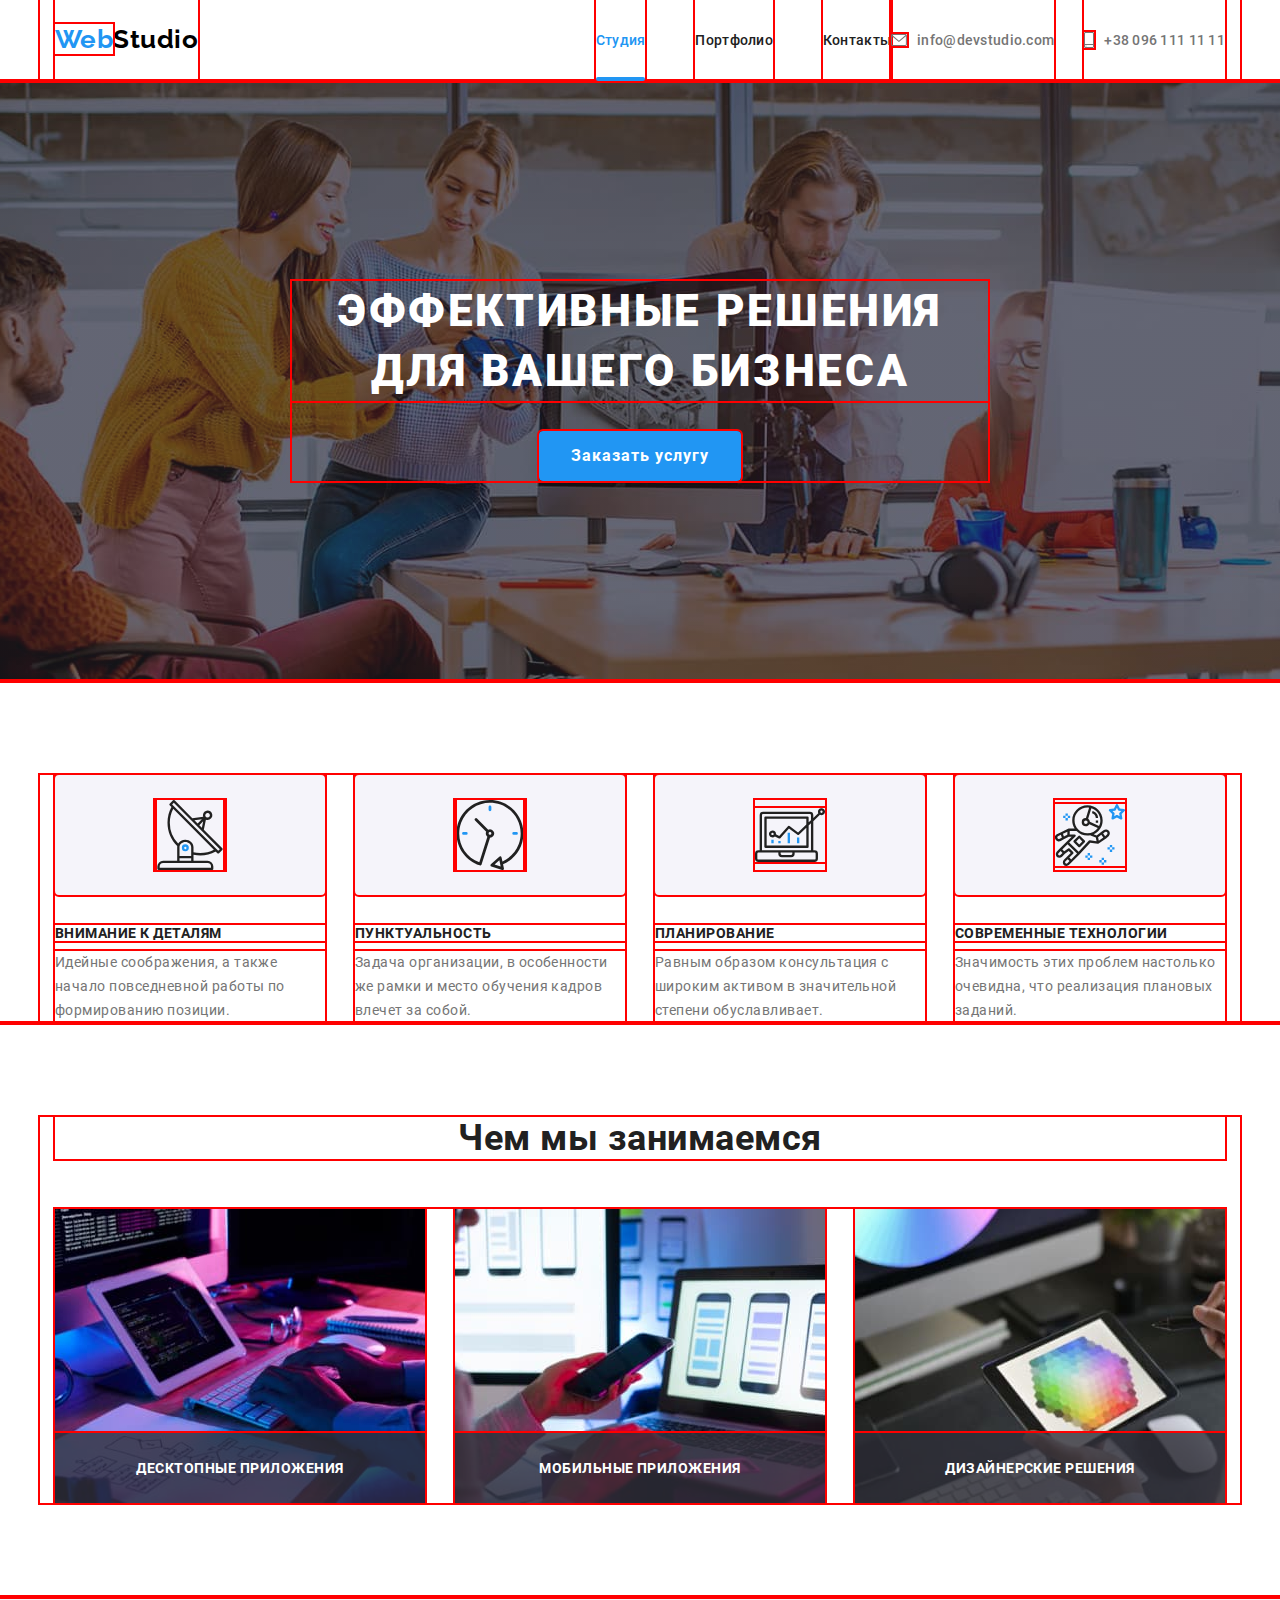
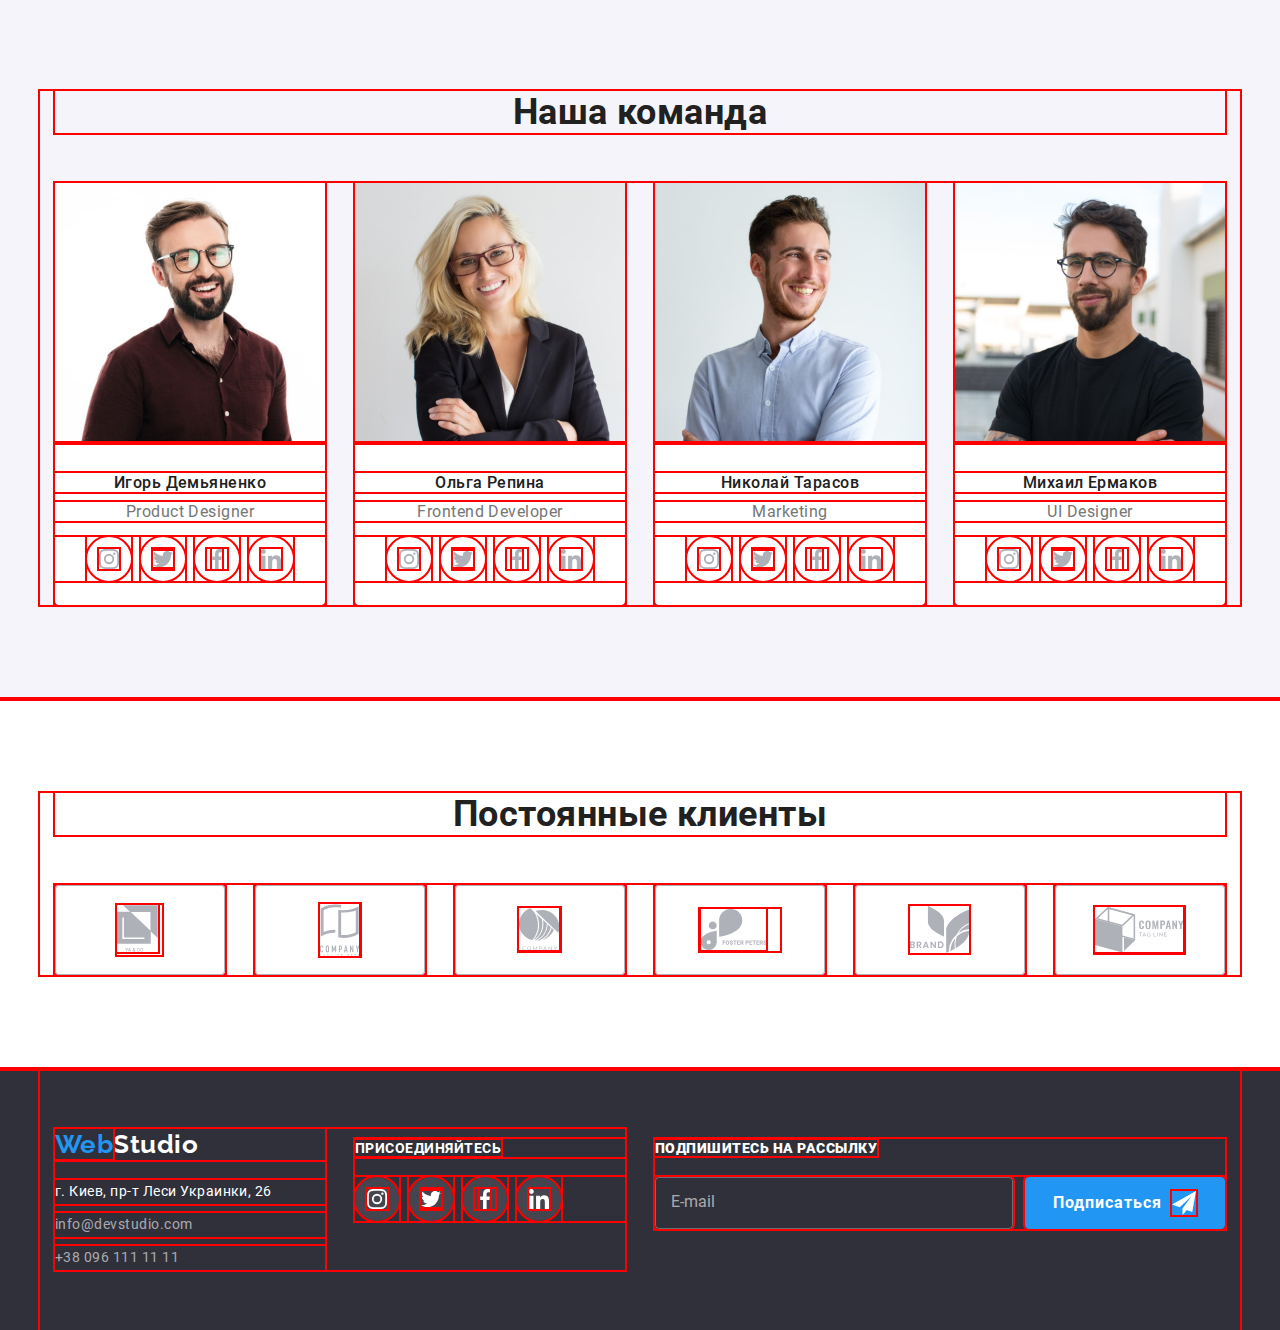
==== commit 1ed71bbf: "Добавляет картинки под адаптивную графику" ====
--- a/index.html
+++ b/index.html
@@ -12,31 +12,33 @@
       <div class="container header-page">
         <!-- <nav class="header-nav"> -->
         <a href="./" class="logo"> <span>Web</span>Studio</a>
-        <div class="menu-container" id="menu-container" data-menu>Menu</div>
-        <ul class="menu list">
-          <li class="item"><a href="./index.html" class="link current">Студия</a></li>
-          <li class="item"><a href="./portfolio.html" class="link">Портфолио</a></li>
-          <li class="item"><a href="#" class="link">Контакты</a></li>
-        </ul>
-        <!-- </nav> -->
-        <ul class="contacts list">
-          <li class="contacts item">
-            <a href="mailto:info@devstudio.com" class="link" target="_blank" rel="noopener noreferrer">
-              <svg class="contacts-icon envelope-icon">
-                <use href="./images/sprite.svg#icon-envelope"></use>
-              </svg>
-              info@devstudio.com
-            </a>
-          </li>
-          <li class="contacts item">
-            <a href="tel:+380961111111" class="link" target="_blank" rel="noopener noreferrer">
-              <svg class="contacts-icon smartphone-icon">
-                <use href="./images/sprite.svg#icon-smartphone"></use>
-              </svg>
-              +38 096 111 11 11
-            </a>
-          </li>
-        </ul>
+        <div class="menu-container" id="menu-container" data-menu>
+          <nav class="page-nav">
+            <ul class="menu list">
+              <li class="item"><a href="./index.html" class="link current">Студия</a></li>
+              <li class="item"><a href="./portfolio.html" class="link">Портфолио</a></li>
+              <li class="item"><a href="#" class="link">Контакты</a></li>
+            </ul>
+          </nav>
+          <ul class="contacts list">
+            <li class="contacts item">
+              <a href="mailto:info@devstudio.com" class="link" target="_blank" rel="noopener noreferrer">
+                <svg class="contacts-icon envelope-icon">
+                  <use href="./images/sprite.svg#icon-envelope"></use>
+                </svg>
+                info@devstudio.com
+              </a>
+            </li>
+            <li class="contacts item">
+              <a href="tel:+380961111111" class="link" target="_blank" rel="noopener noreferrer">
+                <svg class="contacts-icon smartphone-icon">
+                  <use href="./images/sprite.svg#icon-smartphone"></use>
+                </svg>
+                +38 096 111 11 11
+              </a>
+            </li>
+          </ul>
+        </div>
         <button type="button" class="btn-menu" aria-expanded="false" aria-controls="mobile-menu" data-menu-button>
           <svg width="40" height="40" aria-label="Переключатель моблиьного меню">
             <use class="icon-menu" href="./images/sprite.svg#menu"></use>
--- a/css/main.min.css
+++ b/css/main.min.css
@@ -1,2 +1,2 @@
-@font-face{font-family:"Roboto";src:url("../fonts/Roboto/roboto-v20-latin_cyrillic-regular.woff2") format("woff2"),url("../fonts/Roboto/roboto-v20-latin_cyrillic-regular.woff") format("woff");font-style:normal;font-weight:400}@font-face{font-family:"Roboto";src:url("../fonts/Roboto/roboto-v20-latin_cyrillic-500.woff2") format("woff2"),url("../fonts/Roboto/roboto-v20-latin_cyrillic-500.woff") format("woff");font-style:normal;font-weight:500}@font-face{font-family:"Roboto";src:url("../fonts/Roboto/roboto-v20-latin_cyrillic-700.woff2") format("woff2"),url("../fonts/Roboto/roboto-v20-latin_cyrillic-700.woff") format("woff");font-style:normal;font-weight:700}@font-face{font-family:"Roboto";src:url("../fonts/Roboto/roboto-v20-latin_cyrillic-900.woff2") format("woff2"),url("../fonts/Roboto/roboto-v20-latin_cyrillic-900.woff") format("woff");font-style:normal;font-weight:900}@font-face{font-family:"Raleway";src:url("../fonts/Raleway/raleway-v17-latin_cyrillic-700.woff2") format("woff2"),url("../fonts/Raleway/raleway-v17-latin_cyrillic-700.woff") format("woff");font-style:normal;font-weight:700}/*! normalize.css v8.0.1 | MIT License | github.com/necolas/normalize.css */html{line-height:1.15;-webkit-text-size-adjust:100%}body{margin:0}main{display:block}h1{font-size:2em;margin:0.67em 0}hr{-webkit-box-sizing:content-box;box-sizing:content-box;height:0;overflow:visible}pre{font-family:monospace, monospace;font-size:1em}a{background-color:transparent}abbr[title]{border-bottom:none;text-decoration:underline;-webkit-text-decoration:underline dotted;text-decoration:underline dotted}b,strong{font-weight:bolder}code,kbd,samp{font-family:monospace, monospace;font-size:1em}small{font-size:80%}sub,sup{font-size:75%;line-height:0;position:relative;vertical-align:baseline}sub{bottom:-0.25em}sup{top:-0.5em}img{border-style:none}button,input,optgroup,select,textarea{font-family:inherit;font-size:100%;line-height:1.15;margin:0}button,input{overflow:visible}button,select{text-transform:none}button,[type="button"],[type="reset"],[type="submit"]{-webkit-appearance:button}button::-moz-focus-inner,[type="button"]::-moz-focus-inner,[type="reset"]::-moz-focus-inner,[type="submit"]::-moz-focus-inner{border-style:none;padding:0}button:-moz-focusring,[type="button"]:-moz-focusring,[type="reset"]:-moz-focusring,[type="submit"]:-moz-focusring{outline:1px dotted ButtonText}fieldset{padding:0.35em 0.75em 0.625em}legend{-webkit-box-sizing:border-box;box-sizing:border-box;color:inherit;display:table;max-width:100%;padding:0;white-space:normal}progress{vertical-align:baseline}textarea{overflow:auto}[type="checkbox"],[type="radio"]{-webkit-box-sizing:border-box;box-sizing:border-box;padding:0}[type="number"]::-webkit-inner-spin-button,[type="number"]::-webkit-outer-spin-button{height:auto}[type="search"]{-webkit-appearance:textfield;outline-offset:-2px}[type="search"]::-webkit-search-decoration{-webkit-appearance:none}::-webkit-file-upload-button{-webkit-appearance:button;font:inherit}details{display:block}summary{display:list-item}template{display:none}[hidden]{display:none}html{-webkit-box-sizing:border-box;box-sizing:border-box}*{outline:2px solid red}*,*::before,*::after{-webkit-box-sizing:inherit;box-sizing:inherit}body{font-family:"Roboto", sans-serif;letter-spacing:0.03em}body.modal-open{overflow:hidden}a{display:block;text-decoration:none}address{font-style:normal}img{display:block;max-width:100%;height:auto}.list{list-style:none;padding:0;margin:0}.container{width:100%;margin-right:auto;margin-left:auto;padding-right:15px;padding-left:15px}@media (min-width: 480px){.container{width:480px}}@media (min-width: 768px){.container{width:768px}}@media (min-width: 1200px){.container{width:1200px}}.visually-hidden{position:absolute !important;clip:rect(1px 1px 1px 1px);clip:rect(1px, 1px, 1px, 1px);padding:0 !important;border:0 !important;height:1px !important;width:1px !important;overflow:hidden}section{padding-top:60px;padding-bottom:60px}@media (min-width: 1200px){section{padding-top:94px;padding-bottom:94px}}@media (min-width: 1200px){section.no-padding{padding-bottom:0}}.section-title{margin-top:0;margin-bottom:30px;font-weight:bold;font-size:28px;line-height:1.179;text-align:center;color:#212121}@media (min-width: 1200px){.section-title{margin-bottom:50px;font-size:36px;line-height:1.167}}.header{border-bottom:1px solid #ececec}@media screen and (max-width: 767px){.header{position:relative}}.header-page{display:-webkit-box;display:-ms-flexbox;display:flex;-webkit-box-align:center;-ms-flex-align:center;align-items:center;-webkit-box-pack:justify;-ms-flex-pack:justify;justify-content:space-between}.logo{padding-top:24px;padding-bottom:25px;font-family:"Raleway", sans-serif;font-weight:700;font-size:26px;line-height:1.192;color:#000}.logo span{color:#2196f3}.logo-footer{padding-top:0;padding-bottom:0;margin-bottom:20px;color:#fff}.menu{display:none}@media (min-width: 768px){.menu{display:-webkit-box;display:-ms-flexbox;display:flex;margin-left:88px}}@media (min-width: 1200px){.menu{margin-left:93px}}.menu .item:not(:last-child){margin-right:50px}.menu .link{padding-top:32px;padding-bottom:32px;font-weight:500;font-size:14px;line-height:1.143;letter-spacing:0.02em;color:#212121;-webkit-transition:color 250ms cubic-bezier(0.4, 0, 0.2, 1);transition:color 250ms cubic-bezier(0.4, 0, 0.2, 1)}.menu .link:hover,.menu .link:focus{color:#2196f3}.menu .current{position:relative;color:#2196f3}.menu .current::after{position:absolute;bottom:-1px;display:block;content:" ";border-radius:2px;width:100%;height:4px;background:#2196f3}.btn-menu{display:-webkit-box;display:-ms-flexbox;display:flex;padding:0;margin:0;border:none;background-color:transparent}.btn-menu .icon-crosse{display:none}.btn-menu.is-open .icon-crosse{display:block}.btn-menu.is-open .icon-menu{display:none}@media (min-width: 768px){.btn-menu{display:none}}.menu-container{position:absolute;top:100%;left:0;width:100%;background-color:#fff;padding:20px;text-align:center;font-weight:500;font-size:18px;line-height:1.167;letter-spacing:0.02em;color:#212121}.menu-container.is-open{display:block}.contacts{display:none}@media (min-width: 768px){.contacts{display:block;margin-left:auto}.contacts .item+.item{margin-top:10px}}@media (min-width: 1200px){.contacts{display:-webkit-box;display:-ms-flexbox;display:flex}.contacts .item+.item{margin-left:30px;margin-top:0}}.contacts .link{display:-webkit-box;display:-ms-flexbox;display:flex;-webkit-box-align:center;-ms-flex-align:center;align-items:center;font-weight:500;font-size:14px;line-height:1.143;letter-spacing:0.02em;color:#757575;-webkit-transition:color 250ms cubic-bezier(0.4, 0, 0.2, 1);transition:color 250ms cubic-bezier(0.4, 0, 0.2, 1)}.contacts .link:hover,.contacts .link:focus{color:#2196f3}.envelope-icon,.smartphone-icon{margin-right:10px;fill:currentColor;width:12px;height:10px}.envelope-icon{width:16px;height:12px}.smartphone-icon{width:10px;height:16px}.hero{display:-webkit-box;display:-ms-flexbox;display:flex;max-width:1600px;min-height:600px;margin-left:auto;margin-right:auto;background-color:#c4c4c4;background-image:-webkit-gradient(linear, left top, right top, from(rgba(47,48,58,0.4)), to(rgba(47,48,58,0.4))),url(../images/hero-img.jpg);background-image:linear-gradient(to right, rgba(47,48,58,0.4), rgba(47,48,58,0.4)),url(../images/hero-img.jpg);background-repeat:no-repeat;background-position:center;background-size:cover}.hero-container{display:-webkit-box;display:-ms-flexbox;display:flex;-ms-flex-wrap:wrap;flex-wrap:wrap;-webkit-box-pack:center;-ms-flex-pack:center;justify-content:center;max-width:360px;margin:auto}@media (min-width: 1200px){.hero-container{max-width:696px}}.hero-title{margin-top:0;margin-bottom:30px;margin-right:auto;margin-left:auto;font-weight:900;font-size:26px;line-height:1.615;letter-spacing:0.06em;text-align:center;text-transform:uppercase;color:#fff}@media (min-width: 1200px){.hero-title{font-size:44px;line-height:1.364}}.btn-main{border-radius:4px;border:0 solid transparent;min-width:200px;padding:10px 32px;font-weight:700;font-size:16px;line-height:1.875;letter-spacing:0.06em;color:#fff;background-color:#2196f3;-webkit-box-shadow:0px 4px 4px rgba(0,0,0,0.15);box-shadow:0px 4px 4px rgba(0,0,0,0.15);cursor:pointer;-webkit-transition:color 250ms cubic-bezier(0.4, 0, 0.2, 1),background-color 250ms cubic-bezier(0.4, 0, 0.2, 1);transition:color 250ms cubic-bezier(0.4, 0, 0.2, 1),background-color 250ms cubic-bezier(0.4, 0, 0.2, 1)}.btn-main:hover,.btn-main:focus{color:#2196f3;background-color:#fff}.btn-footer{display:-webkit-box;display:-ms-flexbox;display:flex;-webkit-box-align:center;-ms-flex-align:center;align-items:center;min-width:200px;min-height:50px;padding:10px 28px;margin-right:auto;margin-left:auto;border-radius:4px;font-weight:700;font-size:16px;line-height:1.875;letter-spacing:0.06em;color:#fff;background:#2196f3;border:transparent;cursor:pointer;-webkit-transition:background-color 250ms cubic-bezier(0.4, 0, 0.2, 1);transition:background-color 250ms cubic-bezier(0.4, 0, 0.2, 1)}.btn-footer:hover,.btn-footer:focus{color:#2196f3;background-color:#fff}@media (min-width: 768px){.features-list{display:-webkit-box;display:-ms-flexbox;display:flex;-ms-flex-wrap:wrap;flex-wrap:wrap}}.features-item{width:100%}@media screen and (max-width: 767px){.features-item:not(:last-child){margin-bottom:30px}}@media (min-width: 768px){.features-item{width:calc((100% - 30px) / 2)}.features-item:not(:nth-child(2n)){margin-right:30px}}@media screen and (max-width: 1199px){.features-item:not(:nth-last-child(-n+2)){margin-bottom:30px}}@media (min-width: 1200px){.features-item{width:calc((100% - 90px) / 4);margin-bottom:0}.features-item:not(:last-child){margin-right:30px}}.features-icon-bg{display:-webkit-box;display:-ms-flexbox;display:flex;-webkit-box-pack:center;-ms-flex-pack:center;justify-content:center;-webkit-box-align:center;-ms-flex-align:center;align-items:center;width:100%;height:120px;background-color:#f5f4fa;border-radius:4px}.features-icon{width:70px;height:70px}.features-title{margin-top:30px;margin-bottom:10px;font-weight:700;font-size:14px;line-height:1.143;text-align:center;text-transform:uppercase;color:#212121}@media (min-width: 768px){.features-title{text-align:start}}.features p{margin:0;font-weight:400;font-size:14px;line-height:1.714;color:#757575}@media screen and (max-width: 1199px){.services{display:none}}.services-list{display:-webkit-box;display:-ms-flexbox;display:flex;-ms-flex-wrap:wrap;flex-wrap:wrap}.services-list h3{position:absolute;bottom:0;margin:0;padding-top:27px;padding-bottom:27px;font-weight:700;font-size:14px;line-height:1.143;text-align:center;text-transform:uppercase;width:100%;height:70px;color:#fff;background:rgba(47,48,58,0.8)}.services-list .flex-element{position:relative;width:calc((100% - 60px) / 3)}.services-list .flex-element:not(:nth-child(3n)){margin-right:30px}.team{background-color:#f5f4fa}@media (min-width: 768px){.team-list{display:-webkit-box;display:-ms-flexbox;display:flex;-ms-flex-wrap:wrap;flex-wrap:wrap}}.team h3{margin-top:0;margin-bottom:10px;font-weight:500;font-size:16px;line-height:1.187;text-align:center;color:#212121}.team p{margin-top:0;margin-bottom:16px;font-weight:400;font-size:16px;line-height:1.187;text-align:center;color:#757575}.team-card{width:100%;border-radius:0px 0px 4px 4px;background-color:#fff;-webkit-box-shadow:0px 1px 3px rgba(0,0,0,0.12),0px 1px 1px rgba(0,0,0,0.14),0px 2px 1px rgba(0,0,0,0.2);box-shadow:0px 1px 3px rgba(0,0,0,0.12),0px 1px 1px rgba(0,0,0,0.14),0px 2px 1px rgba(0,0,0,0.2)}@media (min-width: 1200px){.team-card{width:calc((100% - 90px) / 4)}}@media screen and (min-width: 768px) and (max-width: 1199px){.team-card{width:calc((100% - 30px) / 2)}}@media screen and (max-width: 767px){.team-card:not(:last-child){margin-bottom:30px}}@media screen and (min-width: 768px) and (max-width: 1199px){.team-card:not(:nth-child(2n)){margin-right:30px}.team-card:not(:nth-last-child(-n+2)){margin-bottom:30px}}@media (min-width: 1200px){.team-list .team-card:not(:nth-child(4n)){margin-right:30px}}.team-main-info{padding-top:30px;padding-bottom:24px}.social-icons-list{display:-webkit-box;display:-ms-flexbox;display:flex;-webkit-box-pack:center;-ms-flex-pack:center;justify-content:center}.social-icons-link{display:-webkit-box;display:-ms-flexbox;display:flex;-webkit-box-pack:center;-ms-flex-pack:center;justify-content:center;-webkit-box-align:center;-ms-flex-align:center;align-items:center;width:44px;height:44px;border-radius:50%;color:#afb1b8;background-color:transparent;-webkit-transition:color 250ms cubic-bezier(0.4, 0, 0.2, 1),background-color 250ms cubic-bezier(0.4, 0, 0.2, 1);transition:color 250ms cubic-bezier(0.4, 0, 0.2, 1),background-color 250ms cubic-bezier(0.4, 0, 0.2, 1)}.social-icons-link:hover,.social-icons-link:focus{color:#fff;background-color:#2196f3}.social-icons-item:not(:last-child){margin-right:10px}.social-icon{fill:currentColor}.clients-list{display:-webkit-box;display:-ms-flexbox;display:flex;-ms-flex-wrap:wrap;flex-wrap:wrap}@media screen and (max-width: 767px){.clients-item{width:calc((100% - 30px) / 2)}.clients-item:not(:nth-child(2n)){margin-right:30px}.clients-item:not(:nth-last-child(-n+2)){margin-bottom:30px}}@media screen and (min-width: 768px) and (max-width: 1199px){.clients-item{width:calc((100% - 60px) / 3)}.clients-item:not(:nth-child(3n)){margin-right:30px}.clients-item:not(:nth-last-child(-n+3)){margin-bottom:30px}}@media (min-width: 1200px){.clients-item{width:calc((100% - 150px) / 6)}.clients-item:not(:nth-child(6n)){margin-right:30px}}.clients-link{display:-webkit-box;display:-ms-flexbox;display:flex;-webkit-box-pack:center;-ms-flex-pack:center;justify-content:center;-webkit-box-align:center;-ms-flex-align:center;align-items:center;width:100%;height:90px;border:1px solid #afb1b8;-webkit-box-sizing:border-box;box-sizing:border-box;border-radius:4px;color:#afb1b8;-webkit-transition:color 250ms cubic-bezier(0.4, 0, 0.2, 1),border-color 250ms cubic-bezier(0.4, 0, 0.2, 1);transition:color 250ms cubic-bezier(0.4, 0, 0.2, 1),border-color 250ms cubic-bezier(0.4, 0, 0.2, 1)}.clients-link:hover,.clients-link:focus{border-color:#2196f3;color:#2196f3}.clients-icon{fill:currentColor}.footer{background-color:#2f303a;color:#fff}.footer-flexbox{padding-top:60px;padding-bottom:60px}@media (min-width: 1200px){.footer-flexbox{display:-webkit-box;display:-ms-flexbox;display:flex;-webkit-box-align:baseline;-ms-flex-align:baseline;align-items:baseline;-webkit-box-pack:justify;-ms-flex-pack:justify;justify-content:space-between}.footer-flexbox .footer-form{width:calc(50% - 15px)}}@media screen and (min-width: 768px){.footer-contacts{display:-webkit-box;display:-ms-flexbox;display:flex;-webkit-box-align:baseline;-ms-flex-align:baseline;align-items:baseline;-ms-flex-pack:distribute;justify-content:space-around}}@media (min-width: 1200px){.footer-contacts{width:calc((100% - 30px) / 2);margin-right:30px;margin-bottom:0;-webkit-box-pack:start;-ms-flex-pack:start;justify-content:start}}@media screen and (max-width: 1199px){.footer-address-contacts,.footer-social-contacts{text-align:center;margin-bottom:60px}}@media (min-width: 1200px){.footer-address-contacts,.footer-social-contacts{width:calc((100% - 30px) / 2)}.footer-address-contacts:not(:last-child),.footer-social-contacts:not(:last-child){margin-right:30px}}.address>.list{font-weight:400;font-size:14px;line-height:1.714}.address-contacts .link{margin-top:9px;color:rgba(255,255,255,0.6);-webkit-transition:color 250ms cubic-bezier(0.4, 0, 0.2, 1);transition:color 250ms cubic-bezier(0.4, 0, 0.2, 1)}.address-contacts .link:hover,.address-contacts .link:focus{color:#2196f3}.footer p{margin-top:0;margin-bottom:20px}.footer-social-icons-list{display:-webkit-box;display:-ms-flexbox;display:flex;-webkit-box-pack:center;-ms-flex-pack:center;justify-content:center}@media (min-width: 1200px){.footer-social-icons-list{-webkit-box-pack:start;-ms-flex-pack:start;justify-content:start}}.footer-social-icons-item:not(:last-child){margin-right:10px}.footer-social-icons-link{display:-webkit-box;display:-ms-flexbox;display:flex;-webkit-box-pack:center;-ms-flex-pack:center;justify-content:center;-webkit-box-align:center;-ms-flex-align:center;align-items:center;width:44px;height:44px;border-radius:50%;color:#fff;background-color:rgba(255,255,255,0.1);-webkit-transition:background-color 250ms cubic-bezier(0.4, 0, 0.2, 1);transition:background-color 250ms cubic-bezier(0.4, 0, 0.2, 1)}.footer-social-icons-link:hover,.footer-social-icons-link:focus{background-color:#2196f3}.footer-social-icon{fill:currentColor}.call-to-activity{font-weight:700;font-size:14px;line-height:1.143;text-transform:uppercase}@media screen and (max-width: 1199px){.footer-form{text-align:center}}.input-form{margin-top:20px}@media (min-width: 1200px){.input-form{display:-webkit-box;display:-ms-flexbox;display:flex}}.input-form input{display:-webkit-box;display:-ms-flexbox;display:flex;-webkit-box-align:center;-ms-flex-align:center;align-items:center;margin-right:auto;margin-left:auto;margin-bottom:20px;width:100%;max-width:450px;border-radius:4px;padding:15px 0px 16px 15px;background-color:transparent;color:rgba(255,255,255,0.6);border:1px solid rgba(255,255,255,0.3)}@media (min-width: 1200px){.input-form input{max-width:358px;margin-right:12px;margin-bottom:0}}.input-form input::-webkit-input-placeholder{padding-right:0;font-weight:400;font-size:16px;line-height:1.25;color:rgba(255,255,255,0.6)}.input-form input:-ms-input-placeholder{padding-right:0;font-weight:400;font-size:16px;line-height:1.25;color:rgba(255,255,255,0.6)}.input-form input::-ms-input-placeholder{padding-right:0;font-weight:400;font-size:16px;line-height:1.25;color:rgba(255,255,255,0.6)}.input-form input::placeholder{padding-right:0;font-weight:400;font-size:16px;line-height:1.25;color:rgba(255,255,255,0.6)}.icon-send{margin-left:10px;width:24px;height:24px;fill:currentColor}.backdrop{position:fixed;top:0;left:0;right:0;bottom:0;display:-webkit-box;display:-ms-flexbox;display:flex;-webkit-box-pack:center;-ms-flex-pack:center;justify-content:center;-webkit-box-align:center;-ms-flex-align:center;align-items:center;width:100%;height:100%;padding:30px 20px;overflow-y:scroll;background-color:rgba(0,0,0,0.2);-webkit-transition:opacity 250ms cubic-bezier(0.4, 0, 0.2, 1);transition:opacity 250ms cubic-bezier(0.4, 0, 0.2, 1)}.backdrop.is-hidden{opacity:0;pointer-events:none}.modal{display:-webkit-box;display:-ms-flexbox;display:flex;-webkit-box-pack:end;-ms-flex-pack:end;justify-content:flex-end;background-color:#fff;-webkit-transition:-webkit-transform 250ms cubic-bezier(0.4, 0, 0.2, 1);transition:-webkit-transform 250ms cubic-bezier(0.4, 0, 0.2, 1);transition:transform 250ms cubic-bezier(0.4, 0, 0.2, 1);transition:transform 250ms cubic-bezier(0.4, 0, 0.2, 1), -webkit-transform 250ms cubic-bezier(0.4, 0, 0.2, 1)}@media screen and (max-width: 1199px){.modal{max-width:450px;min-height:609px}}@media (min-width: 1200px){.modal{position:absolute;top:50%;left:50%;-webkit-transform:translate(-50%, -50%);transform:translate(-50%, -50%);width:528px;height:581px}}.modal-form{width:100%;padding:40px}.modal-title{margin:0 0 12px;font-weight:700;font-size:20px;line-height:1.5;text-align:center;color:#212121}@media (min-width: 1200px){.modal-title{line-height:1.15}}.modal-label{display:-webkit-box;display:-ms-flexbox;display:flex;-webkit-box-orient:vertical;-webkit-box-direction:normal;-ms-flex-direction:column;flex-direction:column;margin-bottom:4px;font-weight:400;font-size:12px;line-height:1.167;letter-spacing:0.01em;color:#757575}.user-form{width:100%}.form-field{position:relative;margin-bottom:10px}.form-field.comment{margin-bottom:20px}.form-input{display:block;width:100%;margin:0;padding-top:11px;padding-right:12px;padding-bottom:11px;padding-left:42px;border:1px solid rgba(33,33,33,0.2);border-radius:4px;outline:none;-webkit-transition:border-color 250ms cubic-bezier(0.4, 0, 0.2, 1);transition:border-color 250ms cubic-bezier(0.4, 0, 0.2, 1)}.form-input:focus{border-color:#2196f3}.form-input:focus+.icon-form{fill:#2196f3}.icon-form{position:absolute;top:50%;left:12px;-webkit-transform:translateY(-50%);transform:translateY(-50%);width:18px;height:18px;fill:#000;-webkit-transition:fill 250ms cubic-bezier(0.4, 0, 0.2, 1);transition:fill 250ms cubic-bezier(0.4, 0, 0.2, 1)}textarea{width:100%;resize:none;padding:12px 16px;height:120px;border:1px solid rgba(33,33,33,0.2);border-radius:4px;-webkit-transition:border-color 250ms cubic-bezier(0.4, 0, 0.2, 1);transition:border-color 250ms cubic-bezier(0.4, 0, 0.2, 1)}textarea:focus{border-color:#2196f3}.form-field textarea::-webkit-input-placeholder{font-weight:400;font-size:12px;line-height:1.167;letter-spacing:0.01em;color:rgba(117,117,117,0.5)}.form-field textarea:-ms-input-placeholder{font-weight:400;font-size:12px;line-height:1.167;letter-spacing:0.01em;color:rgba(117,117,117,0.5)}.form-field textarea::-ms-input-placeholder{font-weight:400;font-size:12px;line-height:1.167;letter-spacing:0.01em;color:rgba(117,117,117,0.5)}.form-field textarea::placeholder{font-weight:400;font-size:12px;line-height:1.167;letter-spacing:0.01em;color:rgba(117,117,117,0.5)}.agreement{display:-webkit-box;display:-ms-flexbox;display:flex;-webkit-box-pack:center;-ms-flex-pack:center;justify-content:center;margin-bottom:30px}.user-agreement{position:relative;display:inline-block;padding-left:23px;font-weight:400;color:#757575}@media screen and (max-width: 1199px){.user-agreement{font-size:12px;line-height:1.167;letter-spacing:0.03em}}@media (min-width: 1200px){.user-agreement{font-size:14px;line-height:1.714}}.user-agreement a{display:inline-block;color:#2196f3;text-decoration:underline}.checkbox{position:absolute;width:1px;height:1px;margin:-1px;border:0;padding:0;clip:rect(0 0 0 0);overflow:hidden}.icon-check{position:absolute;top:50%;left:0;-webkit-transform:translateY(-50%);transform:translateY(-50%);display:inline-block;margin-right:7px;width:16px;height:15px;border:2px solid #212121;border-radius:3px;-webkit-transition:border-color 250ms cubic-bezier(0.4, 0, 0.2, 1),background-color 250ms cubic-bezier(0.4, 0, 0.2, 1),background-image 250ms cubic-bezier(0.4, 0, 0.2, 1),background-origin 250ms cubic-bezier(0.4, 0, 0.2, 1);transition:border-color 250ms cubic-bezier(0.4, 0, 0.2, 1),background-color 250ms cubic-bezier(0.4, 0, 0.2, 1),background-image 250ms cubic-bezier(0.4, 0, 0.2, 1),background-origin 250ms cubic-bezier(0.4, 0, 0.2, 1)}.checkbox:checked+.icon-check{border-color:#2196f3;background-color:#2196f3;background-image:url(../images/icons/icon-check.svg);background-size:contain;background-origin:border-box}.btn-submit{display:block;margin-left:auto;margin-right:auto;border-radius:4px;border:0 solid transparent;min-width:200px;padding:10px 32px;font-weight:700;font-size:16px;line-height:1.875;letter-spacing:0.06em;color:#fff;background-color:#2196f3;-webkit-box-shadow:0px 4px 4px rgba(0,0,0,0.15);box-shadow:0px 4px 4px rgba(0,0,0,0.15);cursor:pointer;-webkit-transition:color 250ms cubic-bezier(0.4, 0, 0.2, 1),background-color 250ms cubic-bezier(0.4, 0, 0.2, 1);transition:color 250ms cubic-bezier(0.4, 0, 0.2, 1),background-color 250ms cubic-bezier(0.4, 0, 0.2, 1)}.btn-submit:hover,.btn-submit:focus{color:#2196f3;background-color:#fff}.btn-modal{position:absolute;display:-webkit-box;display:-ms-flexbox;display:flex;-webkit-box-pack:center;-ms-flex-pack:center;justify-content:center;-webkit-box-align:center;-ms-flex-align:center;align-items:center;width:30px;height:30px;margin-top:8px;margin-right:8px;background-color:#fff;border:1px solid rgba(0,0,0,0.1);-webkit-box-sizing:border-box;box-sizing:border-box;border-radius:50%;cursor:pointer}.icon-close{width:18px;height:18px;fill:#000;-webkit-transition:fill 250ms cubic-bezier(0.4, 0, 0.2, 1);transition:fill 250ms cubic-bezier(0.4, 0, 0.2, 1)}.icon-close:hover,.icon-close:focus{fill:#2196f3}
+@font-face{font-family:"Roboto";src:url("../fonts/Roboto/roboto-v20-latin_cyrillic-regular.woff2") format("woff2"),url("../fonts/Roboto/roboto-v20-latin_cyrillic-regular.woff") format("woff");font-style:normal;font-weight:400}@font-face{font-family:"Roboto";src:url("../fonts/Roboto/roboto-v20-latin_cyrillic-500.woff2") format("woff2"),url("../fonts/Roboto/roboto-v20-latin_cyrillic-500.woff") format("woff");font-style:normal;font-weight:500}@font-face{font-family:"Roboto";src:url("../fonts/Roboto/roboto-v20-latin_cyrillic-700.woff2") format("woff2"),url("../fonts/Roboto/roboto-v20-latin_cyrillic-700.woff") format("woff");font-style:normal;font-weight:700}@font-face{font-family:"Roboto";src:url("../fonts/Roboto/roboto-v20-latin_cyrillic-900.woff2") format("woff2"),url("../fonts/Roboto/roboto-v20-latin_cyrillic-900.woff") format("woff");font-style:normal;font-weight:900}@font-face{font-family:"Raleway";src:url("../fonts/Raleway/raleway-v17-latin_cyrillic-700.woff2") format("woff2"),url("../fonts/Raleway/raleway-v17-latin_cyrillic-700.woff") format("woff");font-style:normal;font-weight:700}/*! normalize.css v8.0.1 | MIT License | github.com/necolas/normalize.css */html{line-height:1.15;-webkit-text-size-adjust:100%}body{margin:0}main{display:block}h1{font-size:2em;margin:0.67em 0}hr{-webkit-box-sizing:content-box;box-sizing:content-box;height:0;overflow:visible}pre{font-family:monospace, monospace;font-size:1em}a{background-color:transparent}abbr[title]{border-bottom:none;text-decoration:underline;-webkit-text-decoration:underline dotted;text-decoration:underline dotted}b,strong{font-weight:bolder}code,kbd,samp{font-family:monospace, monospace;font-size:1em}small{font-size:80%}sub,sup{font-size:75%;line-height:0;position:relative;vertical-align:baseline}sub{bottom:-0.25em}sup{top:-0.5em}img{border-style:none}button,input,optgroup,select,textarea{font-family:inherit;font-size:100%;line-height:1.15;margin:0}button,input{overflow:visible}button,select{text-transform:none}button,[type="button"],[type="reset"],[type="submit"]{-webkit-appearance:button}button::-moz-focus-inner,[type="button"]::-moz-focus-inner,[type="reset"]::-moz-focus-inner,[type="submit"]::-moz-focus-inner{border-style:none;padding:0}button:-moz-focusring,[type="button"]:-moz-focusring,[type="reset"]:-moz-focusring,[type="submit"]:-moz-focusring{outline:1px dotted ButtonText}fieldset{padding:0.35em 0.75em 0.625em}legend{-webkit-box-sizing:border-box;box-sizing:border-box;color:inherit;display:table;max-width:100%;padding:0;white-space:normal}progress{vertical-align:baseline}textarea{overflow:auto}[type="checkbox"],[type="radio"]{-webkit-box-sizing:border-box;box-sizing:border-box;padding:0}[type="number"]::-webkit-inner-spin-button,[type="number"]::-webkit-outer-spin-button{height:auto}[type="search"]{-webkit-appearance:textfield;outline-offset:-2px}[type="search"]::-webkit-search-decoration{-webkit-appearance:none}::-webkit-file-upload-button{-webkit-appearance:button;font:inherit}details{display:block}summary{display:list-item}template{display:none}[hidden]{display:none}html{-webkit-box-sizing:border-box;box-sizing:border-box}*{outline:2px solid red}*,*::before,*::after{-webkit-box-sizing:inherit;box-sizing:inherit}body{font-family:"Roboto", sans-serif;letter-spacing:0.03em}body.modal-open{overflow:hidden}a{display:block;text-decoration:none}address{font-style:normal}img{display:block;max-width:100%;height:auto}.list{list-style:none;padding:0;margin:0}.container{width:100%;margin-right:auto;margin-left:auto;padding-right:15px;padding-left:15px}@media (min-width: 480px){.container{width:480px}}@media (min-width: 768px){.container{width:768px}}@media (min-width: 1200px){.container{width:1200px}}.visually-hidden{position:absolute !important;clip:rect(1px 1px 1px 1px);clip:rect(1px, 1px, 1px, 1px);padding:0 !important;border:0 !important;height:1px !important;width:1px !important;overflow:hidden}section{padding-top:60px;padding-bottom:60px}@media (min-width: 1200px){section{padding-top:94px;padding-bottom:94px}}@media (min-width: 1200px){section.no-padding{padding-bottom:0}}.section-title{margin-top:0;margin-bottom:30px;font-weight:bold;font-size:28px;line-height:1.179;text-align:center;color:#212121}@media (min-width: 1200px){.section-title{margin-bottom:50px;font-size:36px;line-height:1.167}}.header{border-bottom:1px solid #ececec}@media screen and (max-width: 767px){.header{position:relative}}.header-page{display:-webkit-box;display:-ms-flexbox;display:flex;-webkit-box-align:center;-ms-flex-align:center;align-items:center;-webkit-box-pack:justify;-ms-flex-pack:justify;justify-content:space-between}.logo{padding-top:24px;padding-bottom:25px;font-family:"Raleway", sans-serif;font-weight:700;font-size:26px;line-height:1.192;color:#000}.logo span{color:#2196f3}.logo-footer{padding-top:0;padding-bottom:0;margin-bottom:20px;color:#fff}@media screen and (max-width: 767px){.menu.list{margin-bottom:60px}}@media (min-width: 768px){.menu{display:-webkit-box;display:-ms-flexbox;display:flex}}@media screen and (max-width: 767px){.menu .item:not(:last-child){margin-bottom:40px}}@media (min-width: 768px){.menu .item:not(:last-child){margin-right:50px}}.menu .link{font-weight:500;font-size:18px;line-height:1.167;letter-spacing:0.02em;color:#212121;-webkit-transition:color 250ms cubic-bezier(0.4, 0, 0.2, 1);transition:color 250ms cubic-bezier(0.4, 0, 0.2, 1)}@media (min-width: 768px){.menu .link{padding-top:32px;padding-bottom:32px;font-size:14px;line-height:1.143}}.menu:hover,.menu:focus{color:#2196f3}.menu .current{position:relative;color:#2196f3}.menu .current::after{position:absolute;bottom:-1px;display:block;content:" ";border-radius:2px;width:100%;height:4px;background:#2196f3}.btn-menu{display:-webkit-box;display:-ms-flexbox;display:flex;padding:0;margin:0;border:none;background-color:transparent}.btn-menu .icon-crosse{display:none}.btn-menu.is-open .icon-crosse{display:block}.btn-menu.is-open .icon-menu{display:none}@media (min-width: 768px){.btn-menu{display:none}}.menu-container{background-color:#fff;text-align:center;font-weight:500;font-size:18px;line-height:1.167;letter-spacing:0.02em;color:#212121}.menu-container.is-open{display:block;z-index:2}@media screen and (max-width: 767px){.menu-container{display:none;position:absolute;top:100%;left:0;width:100%;padding:60px 0}}@media screen and (min-width: 768px){.menu-container{display:-webkit-box;display:-ms-flexbox;display:flex;-webkit-box-pack:justify;-ms-flex-pack:justify;justify-content:space-between;margin-left:auto}}@media screen and (max-width: 767px){.contacts .item+.item{margin-top:16px}}@media (min-width: 768px){.contacts{display:block}.contacts .item+.item{margin-top:10px}}@media (min-width: 1200px){.contacts{display:-webkit-box;display:-ms-flexbox;display:flex}.contacts .item+.item{margin-left:30px;margin-top:0}}.contacts .link{display:-webkit-box;display:-ms-flexbox;display:flex;-webkit-box-align:center;-ms-flex-align:center;align-items:center;font-weight:500;font-size:18px;line-height:1.167;letter-spacing:0.02em;color:#757575;-webkit-transition:color 250ms cubic-bezier(0.4, 0, 0.2, 1);transition:color 250ms cubic-bezier(0.4, 0, 0.2, 1)}@media (min-width: 768px){.contacts .link{font-size:14px;line-height:1.143}}.contacts .link:hover,.contacts .link:focus{color:#2196f3}.envelope-icon,.smartphone-icon{margin-right:10px;fill:currentColor;width:12px;height:10px}.envelope-icon{width:16px;height:12px}.smartphone-icon{width:10px;height:16px}.hero{display:-webkit-box;display:-ms-flexbox;display:flex;max-width:1600px;min-height:600px;margin-left:auto;margin-right:auto;background-color:#c4c4c4;background-image:-webkit-gradient(linear, left top, right top, from(rgba(47,48,58,0.4)), to(rgba(47,48,58,0.4))),url(../images/hero-img.jpg);background-image:linear-gradient(to right, rgba(47,48,58,0.4), rgba(47,48,58,0.4)),url(../images/hero-img.jpg);background-repeat:no-repeat;background-position:center;background-size:cover}.hero-container{display:-webkit-box;display:-ms-flexbox;display:flex;-ms-flex-wrap:wrap;flex-wrap:wrap;-webkit-box-pack:center;-ms-flex-pack:center;justify-content:center;max-width:360px;margin:auto}@media (min-width: 1200px){.hero-container{max-width:696px}}.hero-title{margin-top:0;margin-bottom:30px;margin-right:auto;margin-left:auto;font-weight:900;font-size:26px;line-height:1.615;letter-spacing:0.06em;text-align:center;text-transform:uppercase;color:#fff}@media (min-width: 1200px){.hero-title{font-size:44px;line-height:1.364}}.btn-main{border-radius:4px;border:0 solid transparent;min-width:200px;padding:10px 32px;font-weight:700;font-size:16px;line-height:1.875;letter-spacing:0.06em;color:#fff;background-color:#2196f3;-webkit-box-shadow:0px 4px 4px rgba(0,0,0,0.15);box-shadow:0px 4px 4px rgba(0,0,0,0.15);cursor:pointer;-webkit-transition:color 250ms cubic-bezier(0.4, 0, 0.2, 1),background-color 250ms cubic-bezier(0.4, 0, 0.2, 1);transition:color 250ms cubic-bezier(0.4, 0, 0.2, 1),background-color 250ms cubic-bezier(0.4, 0, 0.2, 1)}.btn-main:hover,.btn-main:focus{color:#2196f3;background-color:#fff}.btn-footer{display:-webkit-box;display:-ms-flexbox;display:flex;-webkit-box-align:center;-ms-flex-align:center;align-items:center;min-width:200px;min-height:50px;padding:10px 28px;margin-right:auto;margin-left:auto;border-radius:4px;font-weight:700;font-size:16px;line-height:1.875;letter-spacing:0.06em;color:#fff;background:#2196f3;border:transparent;cursor:pointer;-webkit-transition:background-color 250ms cubic-bezier(0.4, 0, 0.2, 1);transition:background-color 250ms cubic-bezier(0.4, 0, 0.2, 1)}.btn-footer:hover,.btn-footer:focus{color:#2196f3;background-color:#fff}@media (min-width: 768px){.features-list{display:-webkit-box;display:-ms-flexbox;display:flex;-ms-flex-wrap:wrap;flex-wrap:wrap}}.features-item{width:100%}@media screen and (max-width: 767px){.features-item:not(:last-child){margin-bottom:30px}}@media (min-width: 768px){.features-item{width:calc((100% - 30px) / 2)}.features-item:not(:nth-child(2n)){margin-right:30px}}@media screen and (max-width: 1199px){.features-item:not(:nth-last-child(-n+2)){margin-bottom:30px}}@media (min-width: 1200px){.features-item{width:calc((100% - 90px) / 4);margin-bottom:0}.features-item:not(:last-child){margin-right:30px}}.features-icon-bg{display:-webkit-box;display:-ms-flexbox;display:flex;-webkit-box-pack:center;-ms-flex-pack:center;justify-content:center;-webkit-box-align:center;-ms-flex-align:center;align-items:center;width:100%;height:120px;background-color:#f5f4fa;border-radius:4px}.features-icon{width:70px;height:70px}.features-title{margin-top:30px;margin-bottom:10px;font-weight:700;font-size:14px;line-height:1.143;text-align:center;text-transform:uppercase;color:#212121}@media (min-width: 768px){.features-title{text-align:start}}.features p{margin:0;font-weight:400;font-size:14px;line-height:1.714;color:#757575}@media screen and (max-width: 1199px){.services{display:none}}.services-list{display:-webkit-box;display:-ms-flexbox;display:flex;-ms-flex-wrap:wrap;flex-wrap:wrap}.services-list h3{position:absolute;bottom:0;margin:0;padding-top:27px;padding-bottom:27px;font-weight:700;font-size:14px;line-height:1.143;text-align:center;text-transform:uppercase;width:100%;height:70px;color:#fff;background:rgba(47,48,58,0.8)}.services-list .flex-element{position:relative;width:calc((100% - 60px) / 3)}.services-list .flex-element:not(:nth-child(3n)){margin-right:30px}.team{background-color:#f5f4fa}@media (min-width: 768px){.team-list{display:-webkit-box;display:-ms-flexbox;display:flex;-ms-flex-wrap:wrap;flex-wrap:wrap}}.team h3{margin-top:0;margin-bottom:10px;font-weight:500;font-size:16px;line-height:1.187;text-align:center;color:#212121}.team p{margin-top:0;margin-bottom:16px;font-weight:400;font-size:16px;line-height:1.187;text-align:center;color:#757575}.team-card{width:100%;border-radius:0px 0px 4px 4px;background-color:#fff;-webkit-box-shadow:0px 1px 3px rgba(0,0,0,0.12),0px 1px 1px rgba(0,0,0,0.14),0px 2px 1px rgba(0,0,0,0.2);box-shadow:0px 1px 3px rgba(0,0,0,0.12),0px 1px 1px rgba(0,0,0,0.14),0px 2px 1px rgba(0,0,0,0.2)}@media (min-width: 1200px){.team-card{width:calc((100% - 90px) / 4)}}@media screen and (min-width: 768px) and (max-width: 1199px){.team-card{width:calc((100% - 30px) / 2)}}@media screen and (max-width: 767px){.team-card:not(:last-child){margin-bottom:30px}}@media screen and (min-width: 768px) and (max-width: 1199px){.team-card:not(:nth-child(2n)){margin-right:30px}.team-card:not(:nth-last-child(-n+2)){margin-bottom:30px}}@media (min-width: 1200px){.team-list .team-card:not(:nth-child(4n)){margin-right:30px}}.team-main-info{padding-top:30px;padding-bottom:24px}.social-icons-list{display:-webkit-box;display:-ms-flexbox;display:flex;-webkit-box-pack:center;-ms-flex-pack:center;justify-content:center}.social-icons-link{display:-webkit-box;display:-ms-flexbox;display:flex;-webkit-box-pack:center;-ms-flex-pack:center;justify-content:center;-webkit-box-align:center;-ms-flex-align:center;align-items:center;width:44px;height:44px;border-radius:50%;color:#afb1b8;background-color:transparent;-webkit-transition:color 250ms cubic-bezier(0.4, 0, 0.2, 1),background-color 250ms cubic-bezier(0.4, 0, 0.2, 1);transition:color 250ms cubic-bezier(0.4, 0, 0.2, 1),background-color 250ms cubic-bezier(0.4, 0, 0.2, 1)}.social-icons-link:hover,.social-icons-link:focus{color:#fff;background-color:#2196f3}.social-icons-item:not(:last-child){margin-right:10px}.social-icon{fill:currentColor}.clients-list{display:-webkit-box;display:-ms-flexbox;display:flex;-ms-flex-wrap:wrap;flex-wrap:wrap}@media screen and (max-width: 767px){.clients-item{width:calc((100% - 30px) / 2)}.clients-item:not(:nth-child(2n)){margin-right:30px}.clients-item:not(:nth-last-child(-n+2)){margin-bottom:30px}}@media screen and (min-width: 768px) and (max-width: 1199px){.clients-item{width:calc((100% - 60px) / 3)}.clients-item:not(:nth-child(3n)){margin-right:30px}.clients-item:not(:nth-last-child(-n+3)){margin-bottom:30px}}@media (min-width: 1200px){.clients-item{width:calc((100% - 150px) / 6)}.clients-item:not(:nth-child(6n)){margin-right:30px}}.clients-link{display:-webkit-box;display:-ms-flexbox;display:flex;-webkit-box-pack:center;-ms-flex-pack:center;justify-content:center;-webkit-box-align:center;-ms-flex-align:center;align-items:center;width:100%;height:90px;border:1px solid #afb1b8;-webkit-box-sizing:border-box;box-sizing:border-box;border-radius:4px;color:#afb1b8;-webkit-transition:color 250ms cubic-bezier(0.4, 0, 0.2, 1),border-color 250ms cubic-bezier(0.4, 0, 0.2, 1);transition:color 250ms cubic-bezier(0.4, 0, 0.2, 1),border-color 250ms cubic-bezier(0.4, 0, 0.2, 1)}.clients-link:hover,.clients-link:focus{border-color:#2196f3;color:#2196f3}.clients-icon{fill:currentColor}.footer{background-color:#2f303a;color:#fff}.footer-flexbox{padding-top:60px;padding-bottom:60px}@media (min-width: 1200px){.footer-flexbox{display:-webkit-box;display:-ms-flexbox;display:flex;-webkit-box-align:baseline;-ms-flex-align:baseline;align-items:baseline;-webkit-box-pack:justify;-ms-flex-pack:justify;justify-content:space-between}.footer-flexbox .footer-form{width:calc(50% - 15px)}}@media screen and (min-width: 768px){.footer-contacts{display:-webkit-box;display:-ms-flexbox;display:flex;-webkit-box-align:baseline;-ms-flex-align:baseline;align-items:baseline;-ms-flex-pack:distribute;justify-content:space-around}}@media (min-width: 1200px){.footer-contacts{width:calc((100% - 30px) / 2);margin-right:30px;margin-bottom:0;-webkit-box-pack:start;-ms-flex-pack:start;justify-content:start}}@media screen and (max-width: 1199px){.footer-address-contacts,.footer-social-contacts{text-align:center;margin-bottom:60px}}@media (min-width: 1200px){.footer-address-contacts,.footer-social-contacts{width:calc((100% - 30px) / 2)}.footer-address-contacts:not(:last-child),.footer-social-contacts:not(:last-child){margin-right:30px}}.address>.list{font-weight:400;font-size:14px;line-height:1.714}.address-contacts .link{margin-top:9px;color:rgba(255,255,255,0.6);-webkit-transition:color 250ms cubic-bezier(0.4, 0, 0.2, 1);transition:color 250ms cubic-bezier(0.4, 0, 0.2, 1)}.address-contacts .link:hover,.address-contacts .link:focus{color:#2196f3}.footer p{margin-top:0;margin-bottom:20px}.footer-social-icons-list{display:-webkit-box;display:-ms-flexbox;display:flex;-webkit-box-pack:center;-ms-flex-pack:center;justify-content:center}@media (min-width: 1200px){.footer-social-icons-list{-webkit-box-pack:start;-ms-flex-pack:start;justify-content:start}}.footer-social-icons-item:not(:last-child){margin-right:10px}.footer-social-icons-link{display:-webkit-box;display:-ms-flexbox;display:flex;-webkit-box-pack:center;-ms-flex-pack:center;justify-content:center;-webkit-box-align:center;-ms-flex-align:center;align-items:center;width:44px;height:44px;border-radius:50%;color:#fff;background-color:rgba(255,255,255,0.1);-webkit-transition:background-color 250ms cubic-bezier(0.4, 0, 0.2, 1);transition:background-color 250ms cubic-bezier(0.4, 0, 0.2, 1)}.footer-social-icons-link:hover,.footer-social-icons-link:focus{background-color:#2196f3}.footer-social-icon{fill:currentColor}.call-to-activity{font-weight:700;font-size:14px;line-height:1.143;text-transform:uppercase}@media screen and (max-width: 1199px){.footer-form{text-align:center}}.input-form{margin-top:20px}@media (min-width: 1200px){.input-form{display:-webkit-box;display:-ms-flexbox;display:flex}}.input-form input{display:-webkit-box;display:-ms-flexbox;display:flex;-webkit-box-align:center;-ms-flex-align:center;align-items:center;margin-right:auto;margin-left:auto;margin-bottom:20px;width:100%;max-width:450px;border-radius:4px;padding:15px 0px 16px 15px;background-color:transparent;color:rgba(255,255,255,0.6);border:1px solid rgba(255,255,255,0.3)}@media (min-width: 1200px){.input-form input{max-width:358px;margin-right:12px;margin-bottom:0}}.input-form input::-webkit-input-placeholder{padding-right:0;font-weight:400;font-size:16px;line-height:1.25;color:rgba(255,255,255,0.6)}.input-form input:-ms-input-placeholder{padding-right:0;font-weight:400;font-size:16px;line-height:1.25;color:rgba(255,255,255,0.6)}.input-form input::-ms-input-placeholder{padding-right:0;font-weight:400;font-size:16px;line-height:1.25;color:rgba(255,255,255,0.6)}.input-form input::placeholder{padding-right:0;font-weight:400;font-size:16px;line-height:1.25;color:rgba(255,255,255,0.6)}.icon-send{margin-left:10px;width:24px;height:24px;fill:currentColor}.backdrop{position:fixed;top:0;left:0;right:0;bottom:0;display:-webkit-box;display:-ms-flexbox;display:flex;-webkit-box-pack:center;-ms-flex-pack:center;justify-content:center;-webkit-box-align:center;-ms-flex-align:center;align-items:center;width:100%;height:100%;padding:30px 20px;overflow-y:scroll;background-color:rgba(0,0,0,0.2);-webkit-transition:opacity 250ms cubic-bezier(0.4, 0, 0.2, 1);transition:opacity 250ms cubic-bezier(0.4, 0, 0.2, 1)}.backdrop.is-hidden{opacity:0;pointer-events:none}.modal{display:-webkit-box;display:-ms-flexbox;display:flex;-webkit-box-pack:end;-ms-flex-pack:end;justify-content:flex-end;background-color:#fff;-webkit-transition:-webkit-transform 250ms cubic-bezier(0.4, 0, 0.2, 1);transition:-webkit-transform 250ms cubic-bezier(0.4, 0, 0.2, 1);transition:transform 250ms cubic-bezier(0.4, 0, 0.2, 1);transition:transform 250ms cubic-bezier(0.4, 0, 0.2, 1), -webkit-transform 250ms cubic-bezier(0.4, 0, 0.2, 1)}@media screen and (max-width: 1199px){.modal{max-width:450px;min-height:609px}}@media (min-width: 1200px){.modal{position:absolute;top:50%;left:50%;-webkit-transform:translate(-50%, -50%);transform:translate(-50%, -50%);width:528px;height:581px}}.modal-form{width:100%;padding:40px}.modal-title{margin:0 0 12px;font-weight:700;font-size:20px;line-height:1.5;text-align:center;color:#212121}@media (min-width: 1200px){.modal-title{line-height:1.15}}.modal-label{display:-webkit-box;display:-ms-flexbox;display:flex;-webkit-box-orient:vertical;-webkit-box-direction:normal;-ms-flex-direction:column;flex-direction:column;margin-bottom:4px;font-weight:400;font-size:12px;line-height:1.167;letter-spacing:0.01em;color:#757575}.user-form{width:100%}.form-field{position:relative;margin-bottom:10px}.form-field.comment{margin-bottom:20px}.form-input{display:block;width:100%;margin:0;padding-top:11px;padding-right:12px;padding-bottom:11px;padding-left:42px;border:1px solid rgba(33,33,33,0.2);border-radius:4px;outline:none;-webkit-transition:border-color 250ms cubic-bezier(0.4, 0, 0.2, 1);transition:border-color 250ms cubic-bezier(0.4, 0, 0.2, 1)}.form-input:focus{border-color:#2196f3}.form-input:focus+.icon-form{fill:#2196f3}.icon-form{position:absolute;top:50%;left:12px;-webkit-transform:translateY(-50%);transform:translateY(-50%);width:18px;height:18px;fill:#000;-webkit-transition:fill 250ms cubic-bezier(0.4, 0, 0.2, 1);transition:fill 250ms cubic-bezier(0.4, 0, 0.2, 1)}textarea{width:100%;resize:none;padding:12px 16px;height:120px;border:1px solid rgba(33,33,33,0.2);border-radius:4px;-webkit-transition:border-color 250ms cubic-bezier(0.4, 0, 0.2, 1);transition:border-color 250ms cubic-bezier(0.4, 0, 0.2, 1)}textarea:focus{border-color:#2196f3}.form-field textarea::-webkit-input-placeholder{font-weight:400;font-size:12px;line-height:1.167;letter-spacing:0.01em;color:rgba(117,117,117,0.5)}.form-field textarea:-ms-input-placeholder{font-weight:400;font-size:12px;line-height:1.167;letter-spacing:0.01em;color:rgba(117,117,117,0.5)}.form-field textarea::-ms-input-placeholder{font-weight:400;font-size:12px;line-height:1.167;letter-spacing:0.01em;color:rgba(117,117,117,0.5)}.form-field textarea::placeholder{font-weight:400;font-size:12px;line-height:1.167;letter-spacing:0.01em;color:rgba(117,117,117,0.5)}.agreement{display:-webkit-box;display:-ms-flexbox;display:flex;-webkit-box-pack:center;-ms-flex-pack:center;justify-content:center;margin-bottom:30px}.user-agreement{position:relative;display:inline-block;padding-left:23px;font-weight:400;color:#757575}@media screen and (max-width: 1199px){.user-agreement{font-size:12px;line-height:1.167;letter-spacing:0.03em}}@media (min-width: 1200px){.user-agreement{font-size:14px;line-height:1.714}}.user-agreement a{display:inline-block;color:#2196f3;text-decoration:underline}.checkbox{position:absolute;width:1px;height:1px;margin:-1px;border:0;padding:0;clip:rect(0 0 0 0);overflow:hidden}.icon-check{position:absolute;top:50%;left:0;-webkit-transform:translateY(-50%);transform:translateY(-50%);display:inline-block;margin-right:7px;width:16px;height:15px;border:2px solid #212121;border-radius:3px;-webkit-transition:border-color 250ms cubic-bezier(0.4, 0, 0.2, 1),background-color 250ms cubic-bezier(0.4, 0, 0.2, 1),background-image 250ms cubic-bezier(0.4, 0, 0.2, 1),background-origin 250ms cubic-bezier(0.4, 0, 0.2, 1);transition:border-color 250ms cubic-bezier(0.4, 0, 0.2, 1),background-color 250ms cubic-bezier(0.4, 0, 0.2, 1),background-image 250ms cubic-bezier(0.4, 0, 0.2, 1),background-origin 250ms cubic-bezier(0.4, 0, 0.2, 1)}.checkbox:checked+.icon-check{border-color:#2196f3;background-color:#2196f3;background-image:url(../images/icons/icon-check.svg);background-size:contain;background-origin:border-box}.btn-submit{display:block;margin-left:auto;margin-right:auto;border-radius:4px;border:0 solid transparent;min-width:200px;padding:10px 32px;font-weight:700;font-size:16px;line-height:1.875;letter-spacing:0.06em;color:#fff;background-color:#2196f3;-webkit-box-shadow:0px 4px 4px rgba(0,0,0,0.15);box-shadow:0px 4px 4px rgba(0,0,0,0.15);cursor:pointer;-webkit-transition:color 250ms cubic-bezier(0.4, 0, 0.2, 1),background-color 250ms cubic-bezier(0.4, 0, 0.2, 1);transition:color 250ms cubic-bezier(0.4, 0, 0.2, 1),background-color 250ms cubic-bezier(0.4, 0, 0.2, 1)}.btn-submit:hover,.btn-submit:focus{color:#2196f3;background-color:#fff}.btn-modal{position:absolute;display:-webkit-box;display:-ms-flexbox;display:flex;-webkit-box-pack:center;-ms-flex-pack:center;justify-content:center;-webkit-box-align:center;-ms-flex-align:center;align-items:center;width:30px;height:30px;margin-top:8px;margin-right:8px;background-color:#fff;border:1px solid rgba(0,0,0,0.1);-webkit-box-sizing:border-box;box-sizing:border-box;border-radius:50%;cursor:pointer}.icon-close{width:18px;height:18px;fill:#000;-webkit-transition:fill 250ms cubic-bezier(0.4, 0, 0.2, 1);transition:fill 250ms cubic-bezier(0.4, 0, 0.2, 1)}.icon-close:hover,.icon-close:focus{fill:#2196f3}
 /*# sourceMappingURL=main.min.css.map */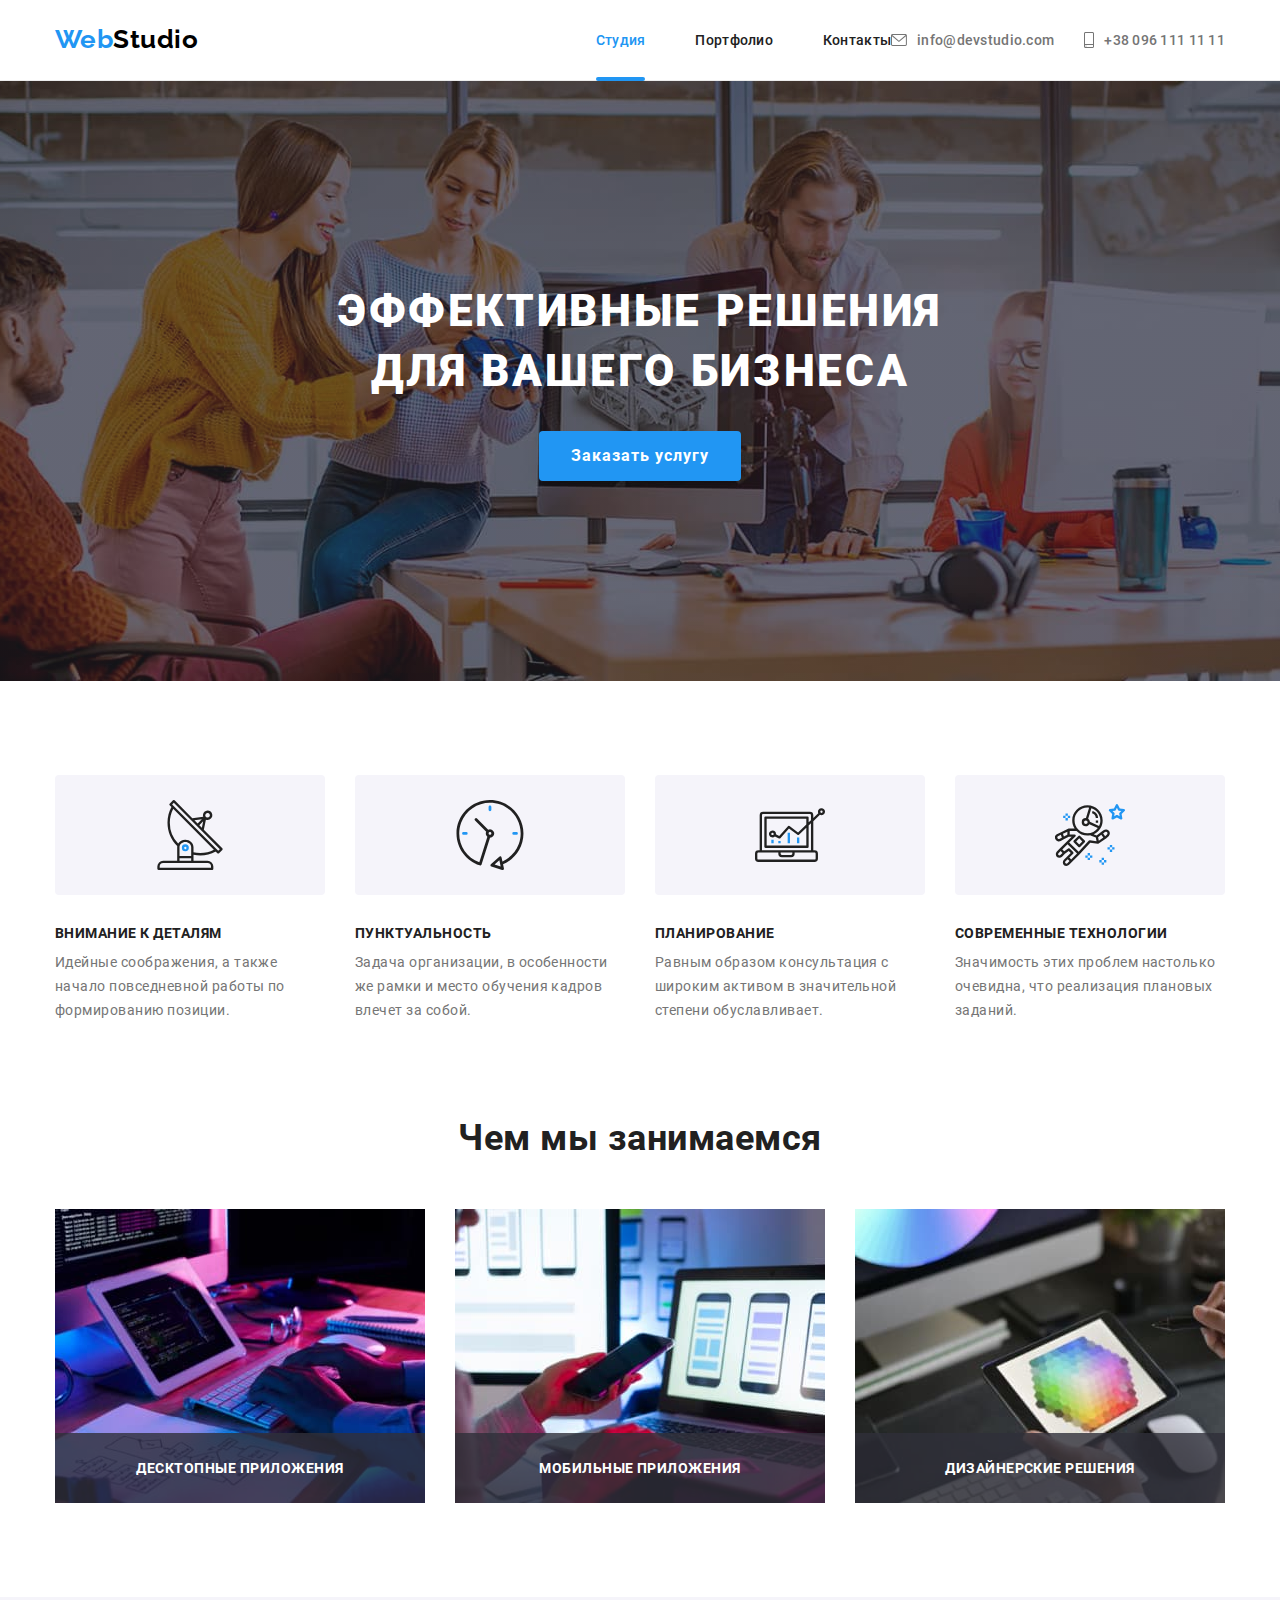
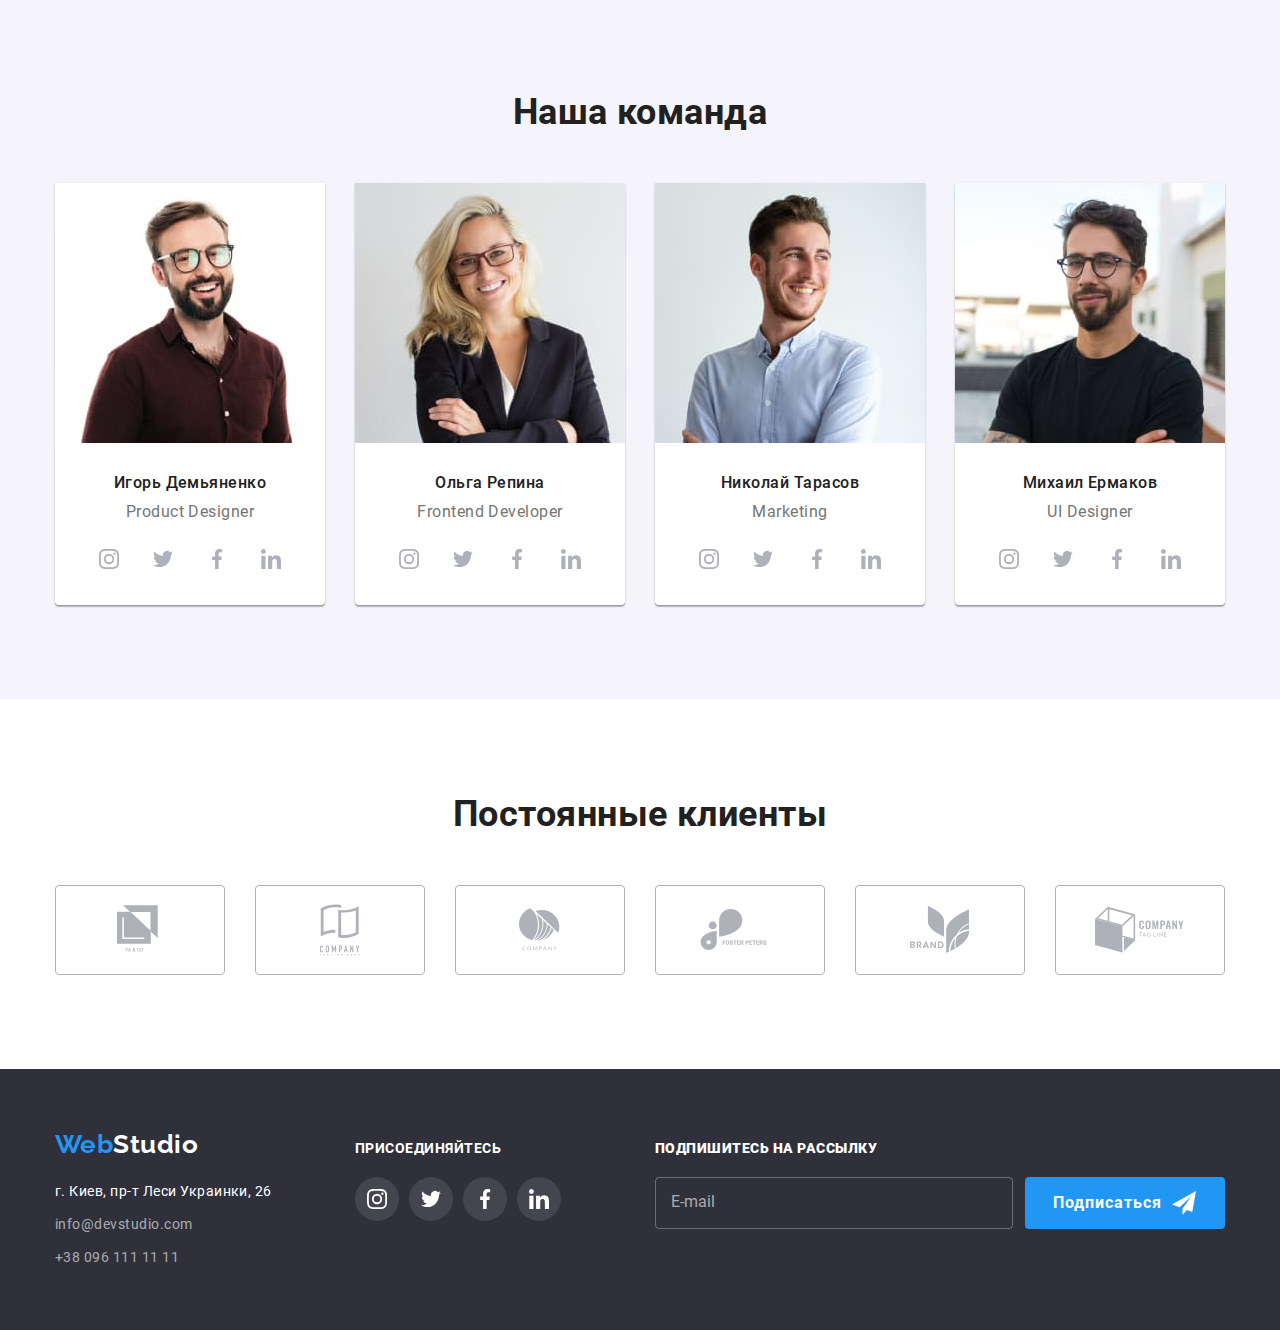
==== commit 82754d26: "Добавляет в разметку тег picture для растрових изображений" ====
--- a/index.html
+++ b/index.html
@@ -105,15 +105,24 @@
           <h2 class="section-title">Чем мы занимаемся</h2>
           <ul class="services-list list">
             <li class="flex-element">
-              <img src="./images/img1.jpg" alt="Десктопные приложения" width="370" />
+              <picture>
+                <source srcset="./images/services/box-1@1x.jpg 1x, ./images/services/box-1@2x.jpg 2x" />
+                <img src="./images/services/box-1@1x.jpg" alt="Десктопные приложения" />
+              </picture>
               <h3>Десктопные приложения</h3>
             </li>
             <li class="flex-element">
-              <img src="./images/img2.jpg" alt="Мобильные приложения" width="370" />
+              <picture>
+                <source srcset="./images/services/box-2@1x.jpg 1x, ./images/services/box-2@2x.jpg 2x" />
+                <img src="./images/services/box-2@1x.jpg" alt="Мобильные приложения" />
+              </picture>
               <h3>Мобильные приложения</h3>
             </li>
             <li class="flex-element">
-              <img src="./images/img3.jpg" alt="Дизайнерские решения веб" width="370" />
+              <picture>
+                <source srcset="./images/services/box-3@1x.jpg 1x, ./images/services/box-3@2x.jpg 2x" />
+                <img src="./images/services/box-3@1x.jpg" alt="Дизайнерские решения веб" />
+              </picture>
               <h3>Дизайнерские решения</h3>
             </li>
           </ul>
@@ -125,7 +134,12 @@
           <h2 class="section-title">Наша команда</h2>
           <ul class="team-list list">
             <li class="team-card">
-              <img src="images/img4.jpg" alt="Николай Кучеренко" />
+              <picture>
+                <source media="(min-width: 1200px)" srcset="./images/team/card-1-d@1x.jpg 1x, ./images/team/card-1-d@2x.jpg 2x" />
+                <source media="(min-width: 768px)" srcset="./images/team/card-1-t@1x.jpg 1x, ./images/team/card-1-t@2x.jpg 2x" />
+                <source media="(max-width: 767px)" srcset="./images/team/card-1-m@1x.jpg 1x, ./images/team/card-1-m@2x.jpg 2x" />
+                <img src="./images/team/card-1-d@1x.jpg" alt="Игорь Демьяненко" />
+              </picture>
               <div class="team-main-info">
                 <h3>Игорь Демьяненко</h3>
                 <p>Product Designer</p>
@@ -162,7 +176,12 @@
               </div>
             </li>
             <li class="team-card">
-              <img src="./images/img5.jpg" alt="Ольга Иванова" />
+              <picture>
+                <source media="(min-width: 1200px)" srcset="./images/team/card-2-d@1x.jpg 1x, ./images/team/card-2-d@2x.jpg 2x" />
+                <source media="(min-width: 768px)" srcset="./images/team/card-2-t@1x.jpg 1x, ./images/team/card-2-t@2x.jpg 2x" />
+                <source media="(max-width: 767px)" srcset="./images/team/card-2-m@1x.jpg 1x, ./images/team/card-2-m@2x.jpg 2x" />
+                <img src="./images/team/card-2-d@1x.jpg" alt="Ольга Репина" />
+              </picture>
               <div class="team-main-info">
                 <h3>Ольга Репина</h3>
                 <p>Frontend Developer</p>
@@ -199,7 +218,12 @@
               </div>
             </li>
             <li class="team-card">
-              <img src="./images/img6.jpg" alt="Андрей Шевченко" />
+              <picture>
+                <source media="(min-width: 1200px)" srcset="./images/team/card-3-d@1x.jpg 1x, ./images/team/card-3-d@2x.jpg 2x" />
+                <source media="(min-width: 768px)" srcset="./images/team/card-3-t@1x.jpg 1x, ./images/team/card-3-t@2x.jpg 2x" />
+                <source media="(max-width: 767px)" srcset="./images/team/card-3-m@1x.jpg 1x, ./images/team/card-3-m@2x.jpg 2x" />
+                <img src="./images/team/card-3-d@1x.jpg" alt="Николай Тарасов" />
+              </picture>
               <div class="team-main-info">
                 <h3>Николай Тарасов</h3>
                 <p>Marketing</p>
@@ -236,7 +260,12 @@
               </div>
             </li>
             <li class="team-card">
-              <img src="./images/img7.jpg" alt="Иван Николаев" />
+              <picture>
+                <source media="(min-width: 1200px)" srcset="./images/team/card-4-d@1x.jpg 1x, ./images/team/card-4-d@2x.jpg 2x" />
+                <source media="(min-width: 768px)" srcset="./images/team/card-4-t@1x.jpg 1x, ./images/team/card-4-t@2x.jpg 2x" />
+                <source media="(max-width: 767px)" srcset="./images/team/card-4-m@1x.jpg 1x, ./images/team/card-4-m@2x.jpg 2x" />
+                <img src="./images/team/card-4-d@1x.jpg" alt="Михаил Ермаков" />
+              </picture>
               <div class="team-main-info">
                 <h3>Михаил Ермаков</h3>
                 <p>UI Designer</p>
--- a/css/main.min.css
+++ b/css/main.min.css
@@ -1,2 +1,2 @@
-@font-face{font-family:"Roboto";src:url("../fonts/Roboto/roboto-v20-latin_cyrillic-regular.woff2") format("woff2"),url("../fonts/Roboto/roboto-v20-latin_cyrillic-regular.woff") format("woff");font-style:normal;font-weight:400}@font-face{font-family:"Roboto";src:url("../fonts/Roboto/roboto-v20-latin_cyrillic-500.woff2") format("woff2"),url("../fonts/Roboto/roboto-v20-latin_cyrillic-500.woff") format("woff");font-style:normal;font-weight:500}@font-face{font-family:"Roboto";src:url("../fonts/Roboto/roboto-v20-latin_cyrillic-700.woff2") format("woff2"),url("../fonts/Roboto/roboto-v20-latin_cyrillic-700.woff") format("woff");font-style:normal;font-weight:700}@font-face{font-family:"Roboto";src:url("../fonts/Roboto/roboto-v20-latin_cyrillic-900.woff2") format("woff2"),url("../fonts/Roboto/roboto-v20-latin_cyrillic-900.woff") format("woff");font-style:normal;font-weight:900}@font-face{font-family:"Raleway";src:url("../fonts/Raleway/raleway-v17-latin_cyrillic-700.woff2") format("woff2"),url("../fonts/Raleway/raleway-v17-latin_cyrillic-700.woff") format("woff");font-style:normal;font-weight:700}/*! normalize.css v8.0.1 | MIT License | github.com/necolas/normalize.css */html{line-height:1.15;-webkit-text-size-adjust:100%}body{margin:0}main{display:block}h1{font-size:2em;margin:0.67em 0}hr{-webkit-box-sizing:content-box;box-sizing:content-box;height:0;overflow:visible}pre{font-family:monospace, monospace;font-size:1em}a{background-color:transparent}abbr[title]{border-bottom:none;text-decoration:underline;-webkit-text-decoration:underline dotted;text-decoration:underline dotted}b,strong{font-weight:bolder}code,kbd,samp{font-family:monospace, monospace;font-size:1em}small{font-size:80%}sub,sup{font-size:75%;line-height:0;position:relative;vertical-align:baseline}sub{bottom:-0.25em}sup{top:-0.5em}img{border-style:none}button,input,optgroup,select,textarea{font-family:inherit;font-size:100%;line-height:1.15;margin:0}button,input{overflow:visible}button,select{text-transform:none}button,[type="button"],[type="reset"],[type="submit"]{-webkit-appearance:button}button::-moz-focus-inner,[type="button"]::-moz-focus-inner,[type="reset"]::-moz-focus-inner,[type="submit"]::-moz-focus-inner{border-style:none;padding:0}button:-moz-focusring,[type="button"]:-moz-focusring,[type="reset"]:-moz-focusring,[type="submit"]:-moz-focusring{outline:1px dotted ButtonText}fieldset{padding:0.35em 0.75em 0.625em}legend{-webkit-box-sizing:border-box;box-sizing:border-box;color:inherit;display:table;max-width:100%;padding:0;white-space:normal}progress{vertical-align:baseline}textarea{overflow:auto}[type="checkbox"],[type="radio"]{-webkit-box-sizing:border-box;box-sizing:border-box;padding:0}[type="number"]::-webkit-inner-spin-button,[type="number"]::-webkit-outer-spin-button{height:auto}[type="search"]{-webkit-appearance:textfield;outline-offset:-2px}[type="search"]::-webkit-search-decoration{-webkit-appearance:none}::-webkit-file-upload-button{-webkit-appearance:button;font:inherit}details{display:block}summary{display:list-item}template{display:none}[hidden]{display:none}html{-webkit-box-sizing:border-box;box-sizing:border-box}*{outline:2px solid red}*,*::before,*::after{-webkit-box-sizing:inherit;box-sizing:inherit}body{font-family:"Roboto", sans-serif;letter-spacing:0.03em}body.modal-open{overflow:hidden}a{display:block;text-decoration:none}address{font-style:normal}img{display:block;max-width:100%;height:auto}.list{list-style:none;padding:0;margin:0}.container{width:100%;margin-right:auto;margin-left:auto;padding-right:15px;padding-left:15px}@media (min-width: 480px){.container{width:480px}}@media (min-width: 768px){.container{width:768px}}@media (min-width: 1200px){.container{width:1200px}}.visually-hidden{position:absolute !important;clip:rect(1px 1px 1px 1px);clip:rect(1px, 1px, 1px, 1px);padding:0 !important;border:0 !important;height:1px !important;width:1px !important;overflow:hidden}section{padding-top:60px;padding-bottom:60px}@media (min-width: 1200px){section{padding-top:94px;padding-bottom:94px}}@media (min-width: 1200px){section.no-padding{padding-bottom:0}}.section-title{margin-top:0;margin-bottom:30px;font-weight:bold;font-size:28px;line-height:1.179;text-align:center;color:#212121}@media (min-width: 1200px){.section-title{margin-bottom:50px;font-size:36px;line-height:1.167}}.header{border-bottom:1px solid #ececec}@media screen and (max-width: 767px){.header{position:relative}}.header-page{display:-webkit-box;display:-ms-flexbox;display:flex;-webkit-box-align:center;-ms-flex-align:center;align-items:center;-webkit-box-pack:justify;-ms-flex-pack:justify;justify-content:space-between}.logo{padding-top:24px;padding-bottom:25px;font-family:"Raleway", sans-serif;font-weight:700;font-size:26px;line-height:1.192;color:#000}.logo span{color:#2196f3}.logo-footer{padding-top:0;padding-bottom:0;margin-bottom:20px;color:#fff}@media screen and (max-width: 767px){.menu.list{margin-bottom:60px}}@media (min-width: 768px){.menu{display:-webkit-box;display:-ms-flexbox;display:flex}}@media screen and (max-width: 767px){.menu .item:not(:last-child){margin-bottom:40px}}@media (min-width: 768px){.menu .item:not(:last-child){margin-right:50px}}.menu .link{font-weight:500;font-size:18px;line-height:1.167;letter-spacing:0.02em;color:#212121;-webkit-transition:color 250ms cubic-bezier(0.4, 0, 0.2, 1);transition:color 250ms cubic-bezier(0.4, 0, 0.2, 1)}@media (min-width: 768px){.menu .link{padding-top:32px;padding-bottom:32px;font-size:14px;line-height:1.143}}.menu:hover,.menu:focus{color:#2196f3}.menu .current{position:relative;color:#2196f3}.menu .current::after{position:absolute;bottom:-1px;display:block;content:" ";border-radius:2px;width:100%;height:4px;background:#2196f3}.btn-menu{display:-webkit-box;display:-ms-flexbox;display:flex;padding:0;margin:0;border:none;background-color:transparent}.btn-menu .icon-crosse{display:none}.btn-menu.is-open .icon-crosse{display:block}.btn-menu.is-open .icon-menu{display:none}@media (min-width: 768px){.btn-menu{display:none}}.menu-container{background-color:#fff;text-align:center;font-weight:500;font-size:18px;line-height:1.167;letter-spacing:0.02em;color:#212121}.menu-container.is-open{display:block;z-index:2}@media screen and (max-width: 767px){.menu-container{display:none;position:absolute;top:100%;left:0;width:100%;padding:60px 0}}@media screen and (min-width: 768px){.menu-container{display:-webkit-box;display:-ms-flexbox;display:flex;-webkit-box-pack:justify;-ms-flex-pack:justify;justify-content:space-between;margin-left:auto}}@media screen and (max-width: 767px){.contacts .item+.item{margin-top:16px}}@media (min-width: 768px){.contacts{display:block}.contacts .item+.item{margin-top:10px}}@media (min-width: 1200px){.contacts{display:-webkit-box;display:-ms-flexbox;display:flex}.contacts .item+.item{margin-left:30px;margin-top:0}}.contacts .link{display:-webkit-box;display:-ms-flexbox;display:flex;-webkit-box-align:center;-ms-flex-align:center;align-items:center;font-weight:500;font-size:18px;line-height:1.167;letter-spacing:0.02em;color:#757575;-webkit-transition:color 250ms cubic-bezier(0.4, 0, 0.2, 1);transition:color 250ms cubic-bezier(0.4, 0, 0.2, 1)}@media (min-width: 768px){.contacts .link{font-size:14px;line-height:1.143}}.contacts .link:hover,.contacts .link:focus{color:#2196f3}.envelope-icon,.smartphone-icon{margin-right:10px;fill:currentColor;width:12px;height:10px}.envelope-icon{width:16px;height:12px}.smartphone-icon{width:10px;height:16px}.hero{display:-webkit-box;display:-ms-flexbox;display:flex;max-width:1600px;min-height:600px;margin-left:auto;margin-right:auto;background-color:#c4c4c4;background-image:-webkit-gradient(linear, left top, right top, from(rgba(47,48,58,0.4)), to(rgba(47,48,58,0.4))),url(../images/hero-img.jpg);background-image:linear-gradient(to right, rgba(47,48,58,0.4), rgba(47,48,58,0.4)),url(../images/hero-img.jpg);background-repeat:no-repeat;background-position:center;background-size:cover}.hero-container{display:-webkit-box;display:-ms-flexbox;display:flex;-ms-flex-wrap:wrap;flex-wrap:wrap;-webkit-box-pack:center;-ms-flex-pack:center;justify-content:center;max-width:360px;margin:auto}@media (min-width: 1200px){.hero-container{max-width:696px}}.hero-title{margin-top:0;margin-bottom:30px;margin-right:auto;margin-left:auto;font-weight:900;font-size:26px;line-height:1.615;letter-spacing:0.06em;text-align:center;text-transform:uppercase;color:#fff}@media (min-width: 1200px){.hero-title{font-size:44px;line-height:1.364}}.btn-main{border-radius:4px;border:0 solid transparent;min-width:200px;padding:10px 32px;font-weight:700;font-size:16px;line-height:1.875;letter-spacing:0.06em;color:#fff;background-color:#2196f3;-webkit-box-shadow:0px 4px 4px rgba(0,0,0,0.15);box-shadow:0px 4px 4px rgba(0,0,0,0.15);cursor:pointer;-webkit-transition:color 250ms cubic-bezier(0.4, 0, 0.2, 1),background-color 250ms cubic-bezier(0.4, 0, 0.2, 1);transition:color 250ms cubic-bezier(0.4, 0, 0.2, 1),background-color 250ms cubic-bezier(0.4, 0, 0.2, 1)}.btn-main:hover,.btn-main:focus{color:#2196f3;background-color:#fff}.btn-footer{display:-webkit-box;display:-ms-flexbox;display:flex;-webkit-box-align:center;-ms-flex-align:center;align-items:center;min-width:200px;min-height:50px;padding:10px 28px;margin-right:auto;margin-left:auto;border-radius:4px;font-weight:700;font-size:16px;line-height:1.875;letter-spacing:0.06em;color:#fff;background:#2196f3;border:transparent;cursor:pointer;-webkit-transition:background-color 250ms cubic-bezier(0.4, 0, 0.2, 1);transition:background-color 250ms cubic-bezier(0.4, 0, 0.2, 1)}.btn-footer:hover,.btn-footer:focus{color:#2196f3;background-color:#fff}@media (min-width: 768px){.features-list{display:-webkit-box;display:-ms-flexbox;display:flex;-ms-flex-wrap:wrap;flex-wrap:wrap}}.features-item{width:100%}@media screen and (max-width: 767px){.features-item:not(:last-child){margin-bottom:30px}}@media (min-width: 768px){.features-item{width:calc((100% - 30px) / 2)}.features-item:not(:nth-child(2n)){margin-right:30px}}@media screen and (max-width: 1199px){.features-item:not(:nth-last-child(-n+2)){margin-bottom:30px}}@media (min-width: 1200px){.features-item{width:calc((100% - 90px) / 4);margin-bottom:0}.features-item:not(:last-child){margin-right:30px}}.features-icon-bg{display:-webkit-box;display:-ms-flexbox;display:flex;-webkit-box-pack:center;-ms-flex-pack:center;justify-content:center;-webkit-box-align:center;-ms-flex-align:center;align-items:center;width:100%;height:120px;background-color:#f5f4fa;border-radius:4px}.features-icon{width:70px;height:70px}.features-title{margin-top:30px;margin-bottom:10px;font-weight:700;font-size:14px;line-height:1.143;text-align:center;text-transform:uppercase;color:#212121}@media (min-width: 768px){.features-title{text-align:start}}.features p{margin:0;font-weight:400;font-size:14px;line-height:1.714;color:#757575}@media screen and (max-width: 1199px){.services{display:none}}.services-list{display:-webkit-box;display:-ms-flexbox;display:flex;-ms-flex-wrap:wrap;flex-wrap:wrap}.services-list h3{position:absolute;bottom:0;margin:0;padding-top:27px;padding-bottom:27px;font-weight:700;font-size:14px;line-height:1.143;text-align:center;text-transform:uppercase;width:100%;height:70px;color:#fff;background:rgba(47,48,58,0.8)}.services-list .flex-element{position:relative;width:calc((100% - 60px) / 3)}.services-list .flex-element:not(:nth-child(3n)){margin-right:30px}.team{background-color:#f5f4fa}@media (min-width: 768px){.team-list{display:-webkit-box;display:-ms-flexbox;display:flex;-ms-flex-wrap:wrap;flex-wrap:wrap}}.team h3{margin-top:0;margin-bottom:10px;font-weight:500;font-size:16px;line-height:1.187;text-align:center;color:#212121}.team p{margin-top:0;margin-bottom:16px;font-weight:400;font-size:16px;line-height:1.187;text-align:center;color:#757575}.team-card{width:100%;border-radius:0px 0px 4px 4px;background-color:#fff;-webkit-box-shadow:0px 1px 3px rgba(0,0,0,0.12),0px 1px 1px rgba(0,0,0,0.14),0px 2px 1px rgba(0,0,0,0.2);box-shadow:0px 1px 3px rgba(0,0,0,0.12),0px 1px 1px rgba(0,0,0,0.14),0px 2px 1px rgba(0,0,0,0.2)}@media (min-width: 1200px){.team-card{width:calc((100% - 90px) / 4)}}@media screen and (min-width: 768px) and (max-width: 1199px){.team-card{width:calc((100% - 30px) / 2)}}@media screen and (max-width: 767px){.team-card:not(:last-child){margin-bottom:30px}}@media screen and (min-width: 768px) and (max-width: 1199px){.team-card:not(:nth-child(2n)){margin-right:30px}.team-card:not(:nth-last-child(-n+2)){margin-bottom:30px}}@media (min-width: 1200px){.team-list .team-card:not(:nth-child(4n)){margin-right:30px}}.team-main-info{padding-top:30px;padding-bottom:24px}.social-icons-list{display:-webkit-box;display:-ms-flexbox;display:flex;-webkit-box-pack:center;-ms-flex-pack:center;justify-content:center}.social-icons-link{display:-webkit-box;display:-ms-flexbox;display:flex;-webkit-box-pack:center;-ms-flex-pack:center;justify-content:center;-webkit-box-align:center;-ms-flex-align:center;align-items:center;width:44px;height:44px;border-radius:50%;color:#afb1b8;background-color:transparent;-webkit-transition:color 250ms cubic-bezier(0.4, 0, 0.2, 1),background-color 250ms cubic-bezier(0.4, 0, 0.2, 1);transition:color 250ms cubic-bezier(0.4, 0, 0.2, 1),background-color 250ms cubic-bezier(0.4, 0, 0.2, 1)}.social-icons-link:hover,.social-icons-link:focus{color:#fff;background-color:#2196f3}.social-icons-item:not(:last-child){margin-right:10px}.social-icon{fill:currentColor}.clients-list{display:-webkit-box;display:-ms-flexbox;display:flex;-ms-flex-wrap:wrap;flex-wrap:wrap}@media screen and (max-width: 767px){.clients-item{width:calc((100% - 30px) / 2)}.clients-item:not(:nth-child(2n)){margin-right:30px}.clients-item:not(:nth-last-child(-n+2)){margin-bottom:30px}}@media screen and (min-width: 768px) and (max-width: 1199px){.clients-item{width:calc((100% - 60px) / 3)}.clients-item:not(:nth-child(3n)){margin-right:30px}.clients-item:not(:nth-last-child(-n+3)){margin-bottom:30px}}@media (min-width: 1200px){.clients-item{width:calc((100% - 150px) / 6)}.clients-item:not(:nth-child(6n)){margin-right:30px}}.clients-link{display:-webkit-box;display:-ms-flexbox;display:flex;-webkit-box-pack:center;-ms-flex-pack:center;justify-content:center;-webkit-box-align:center;-ms-flex-align:center;align-items:center;width:100%;height:90px;border:1px solid #afb1b8;-webkit-box-sizing:border-box;box-sizing:border-box;border-radius:4px;color:#afb1b8;-webkit-transition:color 250ms cubic-bezier(0.4, 0, 0.2, 1),border-color 250ms cubic-bezier(0.4, 0, 0.2, 1);transition:color 250ms cubic-bezier(0.4, 0, 0.2, 1),border-color 250ms cubic-bezier(0.4, 0, 0.2, 1)}.clients-link:hover,.clients-link:focus{border-color:#2196f3;color:#2196f3}.clients-icon{fill:currentColor}.footer{background-color:#2f303a;color:#fff}.footer-flexbox{padding-top:60px;padding-bottom:60px}@media (min-width: 1200px){.footer-flexbox{display:-webkit-box;display:-ms-flexbox;display:flex;-webkit-box-align:baseline;-ms-flex-align:baseline;align-items:baseline;-webkit-box-pack:justify;-ms-flex-pack:justify;justify-content:space-between}.footer-flexbox .footer-form{width:calc(50% - 15px)}}@media screen and (min-width: 768px){.footer-contacts{display:-webkit-box;display:-ms-flexbox;display:flex;-webkit-box-align:baseline;-ms-flex-align:baseline;align-items:baseline;-ms-flex-pack:distribute;justify-content:space-around}}@media (min-width: 1200px){.footer-contacts{width:calc((100% - 30px) / 2);margin-right:30px;margin-bottom:0;-webkit-box-pack:start;-ms-flex-pack:start;justify-content:start}}@media screen and (max-width: 1199px){.footer-address-contacts,.footer-social-contacts{text-align:center;margin-bottom:60px}}@media (min-width: 1200px){.footer-address-contacts,.footer-social-contacts{width:calc((100% - 30px) / 2)}.footer-address-contacts:not(:last-child),.footer-social-contacts:not(:last-child){margin-right:30px}}.address>.list{font-weight:400;font-size:14px;line-height:1.714}.address-contacts .link{margin-top:9px;color:rgba(255,255,255,0.6);-webkit-transition:color 250ms cubic-bezier(0.4, 0, 0.2, 1);transition:color 250ms cubic-bezier(0.4, 0, 0.2, 1)}.address-contacts .link:hover,.address-contacts .link:focus{color:#2196f3}.footer p{margin-top:0;margin-bottom:20px}.footer-social-icons-list{display:-webkit-box;display:-ms-flexbox;display:flex;-webkit-box-pack:center;-ms-flex-pack:center;justify-content:center}@media (min-width: 1200px){.footer-social-icons-list{-webkit-box-pack:start;-ms-flex-pack:start;justify-content:start}}.footer-social-icons-item:not(:last-child){margin-right:10px}.footer-social-icons-link{display:-webkit-box;display:-ms-flexbox;display:flex;-webkit-box-pack:center;-ms-flex-pack:center;justify-content:center;-webkit-box-align:center;-ms-flex-align:center;align-items:center;width:44px;height:44px;border-radius:50%;color:#fff;background-color:rgba(255,255,255,0.1);-webkit-transition:background-color 250ms cubic-bezier(0.4, 0, 0.2, 1);transition:background-color 250ms cubic-bezier(0.4, 0, 0.2, 1)}.footer-social-icons-link:hover,.footer-social-icons-link:focus{background-color:#2196f3}.footer-social-icon{fill:currentColor}.call-to-activity{font-weight:700;font-size:14px;line-height:1.143;text-transform:uppercase}@media screen and (max-width: 1199px){.footer-form{text-align:center}}.input-form{margin-top:20px}@media (min-width: 1200px){.input-form{display:-webkit-box;display:-ms-flexbox;display:flex}}.input-form input{display:-webkit-box;display:-ms-flexbox;display:flex;-webkit-box-align:center;-ms-flex-align:center;align-items:center;margin-right:auto;margin-left:auto;margin-bottom:20px;width:100%;max-width:450px;border-radius:4px;padding:15px 0px 16px 15px;background-color:transparent;color:rgba(255,255,255,0.6);border:1px solid rgba(255,255,255,0.3)}@media (min-width: 1200px){.input-form input{max-width:358px;margin-right:12px;margin-bottom:0}}.input-form input::-webkit-input-placeholder{padding-right:0;font-weight:400;font-size:16px;line-height:1.25;color:rgba(255,255,255,0.6)}.input-form input:-ms-input-placeholder{padding-right:0;font-weight:400;font-size:16px;line-height:1.25;color:rgba(255,255,255,0.6)}.input-form input::-ms-input-placeholder{padding-right:0;font-weight:400;font-size:16px;line-height:1.25;color:rgba(255,255,255,0.6)}.input-form input::placeholder{padding-right:0;font-weight:400;font-size:16px;line-height:1.25;color:rgba(255,255,255,0.6)}.icon-send{margin-left:10px;width:24px;height:24px;fill:currentColor}.backdrop{position:fixed;top:0;left:0;right:0;bottom:0;display:-webkit-box;display:-ms-flexbox;display:flex;-webkit-box-pack:center;-ms-flex-pack:center;justify-content:center;-webkit-box-align:center;-ms-flex-align:center;align-items:center;width:100%;height:100%;padding:30px 20px;overflow-y:scroll;background-color:rgba(0,0,0,0.2);-webkit-transition:opacity 250ms cubic-bezier(0.4, 0, 0.2, 1);transition:opacity 250ms cubic-bezier(0.4, 0, 0.2, 1)}.backdrop.is-hidden{opacity:0;pointer-events:none}.modal{display:-webkit-box;display:-ms-flexbox;display:flex;-webkit-box-pack:end;-ms-flex-pack:end;justify-content:flex-end;background-color:#fff;-webkit-transition:-webkit-transform 250ms cubic-bezier(0.4, 0, 0.2, 1);transition:-webkit-transform 250ms cubic-bezier(0.4, 0, 0.2, 1);transition:transform 250ms cubic-bezier(0.4, 0, 0.2, 1);transition:transform 250ms cubic-bezier(0.4, 0, 0.2, 1), -webkit-transform 250ms cubic-bezier(0.4, 0, 0.2, 1)}@media screen and (max-width: 1199px){.modal{max-width:450px;min-height:609px}}@media (min-width: 1200px){.modal{position:absolute;top:50%;left:50%;-webkit-transform:translate(-50%, -50%);transform:translate(-50%, -50%);width:528px;height:581px}}.modal-form{width:100%;padding:40px}.modal-title{margin:0 0 12px;font-weight:700;font-size:20px;line-height:1.5;text-align:center;color:#212121}@media (min-width: 1200px){.modal-title{line-height:1.15}}.modal-label{display:-webkit-box;display:-ms-flexbox;display:flex;-webkit-box-orient:vertical;-webkit-box-direction:normal;-ms-flex-direction:column;flex-direction:column;margin-bottom:4px;font-weight:400;font-size:12px;line-height:1.167;letter-spacing:0.01em;color:#757575}.user-form{width:100%}.form-field{position:relative;margin-bottom:10px}.form-field.comment{margin-bottom:20px}.form-input{display:block;width:100%;margin:0;padding-top:11px;padding-right:12px;padding-bottom:11px;padding-left:42px;border:1px solid rgba(33,33,33,0.2);border-radius:4px;outline:none;-webkit-transition:border-color 250ms cubic-bezier(0.4, 0, 0.2, 1);transition:border-color 250ms cubic-bezier(0.4, 0, 0.2, 1)}.form-input:focus{border-color:#2196f3}.form-input:focus+.icon-form{fill:#2196f3}.icon-form{position:absolute;top:50%;left:12px;-webkit-transform:translateY(-50%);transform:translateY(-50%);width:18px;height:18px;fill:#000;-webkit-transition:fill 250ms cubic-bezier(0.4, 0, 0.2, 1);transition:fill 250ms cubic-bezier(0.4, 0, 0.2, 1)}textarea{width:100%;resize:none;padding:12px 16px;height:120px;border:1px solid rgba(33,33,33,0.2);border-radius:4px;-webkit-transition:border-color 250ms cubic-bezier(0.4, 0, 0.2, 1);transition:border-color 250ms cubic-bezier(0.4, 0, 0.2, 1)}textarea:focus{border-color:#2196f3}.form-field textarea::-webkit-input-placeholder{font-weight:400;font-size:12px;line-height:1.167;letter-spacing:0.01em;color:rgba(117,117,117,0.5)}.form-field textarea:-ms-input-placeholder{font-weight:400;font-size:12px;line-height:1.167;letter-spacing:0.01em;color:rgba(117,117,117,0.5)}.form-field textarea::-ms-input-placeholder{font-weight:400;font-size:12px;line-height:1.167;letter-spacing:0.01em;color:rgba(117,117,117,0.5)}.form-field textarea::placeholder{font-weight:400;font-size:12px;line-height:1.167;letter-spacing:0.01em;color:rgba(117,117,117,0.5)}.agreement{display:-webkit-box;display:-ms-flexbox;display:flex;-webkit-box-pack:center;-ms-flex-pack:center;justify-content:center;margin-bottom:30px}.user-agreement{position:relative;display:inline-block;padding-left:23px;font-weight:400;color:#757575}@media screen and (max-width: 1199px){.user-agreement{font-size:12px;line-height:1.167;letter-spacing:0.03em}}@media (min-width: 1200px){.user-agreement{font-size:14px;line-height:1.714}}.user-agreement a{display:inline-block;color:#2196f3;text-decoration:underline}.checkbox{position:absolute;width:1px;height:1px;margin:-1px;border:0;padding:0;clip:rect(0 0 0 0);overflow:hidden}.icon-check{position:absolute;top:50%;left:0;-webkit-transform:translateY(-50%);transform:translateY(-50%);display:inline-block;margin-right:7px;width:16px;height:15px;border:2px solid #212121;border-radius:3px;-webkit-transition:border-color 250ms cubic-bezier(0.4, 0, 0.2, 1),background-color 250ms cubic-bezier(0.4, 0, 0.2, 1),background-image 250ms cubic-bezier(0.4, 0, 0.2, 1),background-origin 250ms cubic-bezier(0.4, 0, 0.2, 1);transition:border-color 250ms cubic-bezier(0.4, 0, 0.2, 1),background-color 250ms cubic-bezier(0.4, 0, 0.2, 1),background-image 250ms cubic-bezier(0.4, 0, 0.2, 1),background-origin 250ms cubic-bezier(0.4, 0, 0.2, 1)}.checkbox:checked+.icon-check{border-color:#2196f3;background-color:#2196f3;background-image:url(../images/icons/icon-check.svg);background-size:contain;background-origin:border-box}.btn-submit{display:block;margin-left:auto;margin-right:auto;border-radius:4px;border:0 solid transparent;min-width:200px;padding:10px 32px;font-weight:700;font-size:16px;line-height:1.875;letter-spacing:0.06em;color:#fff;background-color:#2196f3;-webkit-box-shadow:0px 4px 4px rgba(0,0,0,0.15);box-shadow:0px 4px 4px rgba(0,0,0,0.15);cursor:pointer;-webkit-transition:color 250ms cubic-bezier(0.4, 0, 0.2, 1),background-color 250ms cubic-bezier(0.4, 0, 0.2, 1);transition:color 250ms cubic-bezier(0.4, 0, 0.2, 1),background-color 250ms cubic-bezier(0.4, 0, 0.2, 1)}.btn-submit:hover,.btn-submit:focus{color:#2196f3;background-color:#fff}.btn-modal{position:absolute;display:-webkit-box;display:-ms-flexbox;display:flex;-webkit-box-pack:center;-ms-flex-pack:center;justify-content:center;-webkit-box-align:center;-ms-flex-align:center;align-items:center;width:30px;height:30px;margin-top:8px;margin-right:8px;background-color:#fff;border:1px solid rgba(0,0,0,0.1);-webkit-box-sizing:border-box;box-sizing:border-box;border-radius:50%;cursor:pointer}.icon-close{width:18px;height:18px;fill:#000;-webkit-transition:fill 250ms cubic-bezier(0.4, 0, 0.2, 1);transition:fill 250ms cubic-bezier(0.4, 0, 0.2, 1)}.icon-close:hover,.icon-close:focus{fill:#2196f3}
+@font-face{font-family:"Roboto";src:url("../fonts/Roboto/roboto-v20-latin_cyrillic-regular.woff2") format("woff2"),url("../fonts/Roboto/roboto-v20-latin_cyrillic-regular.woff") format("woff");font-style:normal;font-weight:400}@font-face{font-family:"Roboto";src:url("../fonts/Roboto/roboto-v20-latin_cyrillic-500.woff2") format("woff2"),url("../fonts/Roboto/roboto-v20-latin_cyrillic-500.woff") format("woff");font-style:normal;font-weight:500}@font-face{font-family:"Roboto";src:url("../fonts/Roboto/roboto-v20-latin_cyrillic-700.woff2") format("woff2"),url("../fonts/Roboto/roboto-v20-latin_cyrillic-700.woff") format("woff");font-style:normal;font-weight:700}@font-face{font-family:"Roboto";src:url("../fonts/Roboto/roboto-v20-latin_cyrillic-900.woff2") format("woff2"),url("../fonts/Roboto/roboto-v20-latin_cyrillic-900.woff") format("woff");font-style:normal;font-weight:900}@font-face{font-family:"Raleway";src:url("../fonts/Raleway/raleway-v17-latin_cyrillic-700.woff2") format("woff2"),url("../fonts/Raleway/raleway-v17-latin_cyrillic-700.woff") format("woff");font-style:normal;font-weight:700}/*! normalize.css v8.0.1 | MIT License | github.com/necolas/normalize.css */html{line-height:1.15;-webkit-text-size-adjust:100%}body{margin:0}main{display:block}h1{font-size:2em;margin:0.67em 0}hr{-webkit-box-sizing:content-box;box-sizing:content-box;height:0;overflow:visible}pre{font-family:monospace, monospace;font-size:1em}a{background-color:transparent}abbr[title]{border-bottom:none;text-decoration:underline;-webkit-text-decoration:underline dotted;text-decoration:underline dotted}b,strong{font-weight:bolder}code,kbd,samp{font-family:monospace, monospace;font-size:1em}small{font-size:80%}sub,sup{font-size:75%;line-height:0;position:relative;vertical-align:baseline}sub{bottom:-0.25em}sup{top:-0.5em}img{border-style:none}button,input,optgroup,select,textarea{font-family:inherit;font-size:100%;line-height:1.15;margin:0}button,input{overflow:visible}button,select{text-transform:none}button,[type="button"],[type="reset"],[type="submit"]{-webkit-appearance:button}button::-moz-focus-inner,[type="button"]::-moz-focus-inner,[type="reset"]::-moz-focus-inner,[type="submit"]::-moz-focus-inner{border-style:none;padding:0}button:-moz-focusring,[type="button"]:-moz-focusring,[type="reset"]:-moz-focusring,[type="submit"]:-moz-focusring{outline:1px dotted ButtonText}fieldset{padding:0.35em 0.75em 0.625em}legend{-webkit-box-sizing:border-box;box-sizing:border-box;color:inherit;display:table;max-width:100%;padding:0;white-space:normal}progress{vertical-align:baseline}textarea{overflow:auto}[type="checkbox"],[type="radio"]{-webkit-box-sizing:border-box;box-sizing:border-box;padding:0}[type="number"]::-webkit-inner-spin-button,[type="number"]::-webkit-outer-spin-button{height:auto}[type="search"]{-webkit-appearance:textfield;outline-offset:-2px}[type="search"]::-webkit-search-decoration{-webkit-appearance:none}::-webkit-file-upload-button{-webkit-appearance:button;font:inherit}details{display:block}summary{display:list-item}template{display:none}[hidden]{display:none}html{-webkit-box-sizing:border-box;box-sizing:border-box}*,*::before,*::after{-webkit-box-sizing:inherit;box-sizing:inherit}body{font-family:"Roboto", sans-serif;letter-spacing:0.03em}body.modal-open{overflow:hidden}a{display:block;text-decoration:none}address{font-style:normal}img{display:block;max-width:100%;height:auto}.list{list-style:none;padding:0;margin:0}.container{width:100%;margin-right:auto;margin-left:auto;padding-right:15px;padding-left:15px}@media (min-width: 480px){.container{width:480px}}@media (min-width: 768px){.container{width:768px}}@media (min-width: 1200px){.container{width:1200px}}.visually-hidden{position:absolute !important;clip:rect(1px 1px 1px 1px);clip:rect(1px, 1px, 1px, 1px);padding:0 !important;border:0 !important;height:1px !important;width:1px !important;overflow:hidden}section{padding-top:60px;padding-bottom:60px}@media (min-width: 1200px){section{padding-top:94px;padding-bottom:94px}}@media (min-width: 1200px){section.no-padding{padding-bottom:0}}.section-title{margin-top:0;margin-bottom:30px;font-weight:bold;font-size:28px;line-height:1.179;text-align:center;color:#212121}@media (min-width: 1200px){.section-title{margin-bottom:50px;font-size:36px;line-height:1.167}}.header{border-bottom:1px solid #ececec}@media screen and (max-width: 767px){.header{position:relative}}.header-page{display:-webkit-box;display:-ms-flexbox;display:flex;-webkit-box-align:center;-ms-flex-align:center;align-items:center;-webkit-box-pack:justify;-ms-flex-pack:justify;justify-content:space-between}.logo{padding:16px 0;font-family:"Raleway", sans-serif;font-weight:700;font-size:24px;line-height:1.167;color:#000}@media (min-width: 768px){.logo{padding:26px 0}}@media (min-width: 1200px){.logo{padding-top:24px;padding-bottom:25px;font-size:26px;line-height:1.192}}.logo span{color:#2196f3}.logo-footer{padding-top:0;padding-bottom:0;margin-bottom:20px;color:#fff}@media screen and (max-width: 767px){.menu.list{margin-bottom:60px}}@media screen and (max-width: 767px){.menu .item{display:inline-block}.menu.list{display:-webkit-box;display:-ms-flexbox;display:flex;-webkit-box-orient:vertical;-webkit-box-direction:normal;-ms-flex-direction:column;flex-direction:column;-webkit-box-align:center;-ms-flex-align:center;align-items:center}}@media (min-width: 768px){.menu{display:-webkit-box;display:-ms-flexbox;display:flex}}@media screen and (max-width: 767px){.menu .item:not(:last-child){margin-bottom:40px}}@media (min-width: 768px){.menu .item:not(:last-child){margin-right:50px}}.menu .link{font-weight:500;font-size:18px;line-height:1.167;letter-spacing:0.02em;color:#212121;-webkit-transition:color 250ms cubic-bezier(0.4, 0, 0.2, 1);transition:color 250ms cubic-bezier(0.4, 0, 0.2, 1)}@media (min-width: 768px){.menu .link{padding-top:32px;padding-bottom:32px;font-size:14px;line-height:1.143}}.menu:hover,.menu:focus{color:#2196f3}.menu .current{position:relative;color:#2196f3}.menu .current::after{position:absolute;bottom:-9px;display:block;content:" ";border-radius:2px;width:100%;height:4px;background:#2196f3}@media (min-width: 768px){.menu .current::after{bottom:-1px}}.btn-menu{display:-webkit-box;display:-ms-flexbox;display:flex;padding:0;margin:0;border:none;background-color:transparent;fill:#000;-webkit-transition:fill 250ms cubic-bezier(0.4, 0, 0.2, 1);transition:fill 250ms cubic-bezier(0.4, 0, 0.2, 1)}.btn-menu:hover,.btn-menu:focus{fill:#2196f3}.btn-menu .icon-crosse{display:none}.btn-menu.is-open .icon-crosse{display:block}.btn-menu.is-open .icon-menu{display:none}@media (min-width: 768px){.btn-menu{display:none}}.menu-container{background-color:#fff;text-align:center;font-weight:500;font-size:18px;line-height:1.167;letter-spacing:0.02em;color:#212121}@media screen and (max-width: 767px){.menu-container{display:none;position:absolute;top:61px;left:0;width:100%;padding:60px 0}.menu-container.is-open{display:block;z-index:1}}@media screen and (min-width: 768px){.menu-container{display:-webkit-box;display:-ms-flexbox;display:flex;-webkit-box-pack:justify;-ms-flex-pack:justify;justify-content:space-between;margin-left:auto}}@media screen and (max-width: 767px){.contacts .item+.item{margin-top:16px}}@media (min-width: 768px){.contacts .item+.item{margin-top:10px}}@media (min-width: 1200px){.contacts{display:-webkit-box;display:-ms-flexbox;display:flex}.contacts .item+.item{margin-left:30px;margin-top:0}}.contacts .link{display:-webkit-box;display:-ms-flexbox;display:flex;-webkit-box-align:center;-ms-flex-align:center;align-items:center;font-weight:500;font-size:18px;line-height:1.167;letter-spacing:0.02em;color:#757575;-webkit-transition:color 250ms cubic-bezier(0.4, 0, 0.2, 1);transition:color 250ms cubic-bezier(0.4, 0, 0.2, 1)}@media (min-width: 768px){.contacts .link{font-size:14px;line-height:1.143}}.contacts .link:hover,.contacts .link:focus{color:#2196f3}.envelope-icon,.smartphone-icon{margin-right:10px;fill:currentColor;width:12px;height:10px}.envelope-icon{width:16px;height:12px}.smartphone-icon{width:10px;height:16px}.hero{display:-webkit-box;display:-ms-flexbox;display:flex;margin-left:auto;margin-right:auto;background-color:#c4c4c4;background-repeat:no-repeat;background-position:center;background-size:cover}@media screen and (max-width: 767px){.hero{max-width:480px;height:400px;background-image:-webkit-gradient(linear, left top, right top, from(rgba(47,48,58,0.4)), to(rgba(47,48,58,0.4))),url(../images/hero/hero-mobile@1x.jpg);background-image:linear-gradient(to right, rgba(47,48,58,0.4), rgba(47,48,58,0.4)),url(../images/hero/hero-mobile@1x.jpg)}}@media screen and (max-width: 767px) and (min-device-pixel-ratio: 2), screen and (max-width: 767px) and (-webkit-min-device-pixel-ratio: 2), screen and (max-width: 767px) and (min-resolution: 192dpi), screen and (max-width: 767px) and (min-resolution: 2dppx){.hero{background-image:-webkit-gradient(linear, left top, right top, from(rgba(47,48,58,0.4)), to(rgba(47,48,58,0.4))),url(../images/hero/hero-mobile@2x.jpg);background-image:linear-gradient(to right, rgba(47,48,58,0.4), rgba(47,48,58,0.4)),url(../images/hero/hero-mobile@2x.jpg)}}@media (min-width: 768px){.hero{max-width:768px;height:400px;background-image:-webkit-gradient(linear, left top, right top, from(rgba(47,48,58,0.4)), to(rgba(47,48,58,0.4))),url(../images/hero/hero-tablet@1x.jpg);background-image:linear-gradient(to right, rgba(47,48,58,0.4), rgba(47,48,58,0.4)),url(../images/hero/hero-tablet@1x.jpg)}}@media screen and (min-width: 768px) and (min-device-pixel-ratio: 2), screen and (min-width: 768px) and (-webkit-min-device-pixel-ratio: 2), screen and (min-width: 768px) and (min-resolution: 192dpi), screen and (min-width: 768px) and (min-resolution: 2dppx){.hero{background-image:-webkit-gradient(linear, left top, right top, from(rgba(47,48,58,0.4)), to(rgba(47,48,58,0.4))),url(../images/hero/hero-tablet@2x.jpg);background-image:linear-gradient(to right, rgba(47,48,58,0.4), rgba(47,48,58,0.4)),url(../images/hero/hero-tablet@2x.jpg)}}@media (min-width: 1200px){.hero{max-width:1600px;min-height:600px;background-image:-webkit-gradient(linear, left top, right top, from(rgba(47,48,58,0.4)), to(rgba(47,48,58,0.4))),url(../images/hero/hero-desktop@1x.jpg);background-image:linear-gradient(to right, rgba(47,48,58,0.4), rgba(47,48,58,0.4)),url(../images/hero/hero-desktop@1x.jpg)}}@media screen and (min-width: 1200px) and (min-device-pixel-ratio: 2), screen and (min-width: 1200px) and (-webkit-min-device-pixel-ratio: 2), screen and (min-width: 1200px) and (min-resolution: 192dpi), screen and (min-width: 1200px) and (min-resolution: 2dppx){.hero{background-image:-webkit-gradient(linear, left top, right top, from(rgba(47,48,58,0.4)), to(rgba(47,48,58,0.4))),url(../images/hero/hero-desktop@2x.jpg);background-image:linear-gradient(to right, rgba(47,48,58,0.4), rgba(47,48,58,0.4)),url(../images/hero/hero-desktop@2x.jpg)}}.hero-container{display:-webkit-box;display:-ms-flexbox;display:flex;-ms-flex-wrap:wrap;flex-wrap:wrap;-webkit-box-pack:center;-ms-flex-pack:center;justify-content:center;max-width:360px;margin:auto}@media (min-width: 1200px){.hero-container{max-width:696px}}.hero-title{margin-top:0;margin-bottom:30px;margin-right:auto;margin-left:auto;font-weight:900;font-size:26px;line-height:1.615;letter-spacing:0.06em;text-align:center;text-transform:uppercase;color:#fff}@media (min-width: 1200px){.hero-title{font-size:44px;line-height:1.364}}.btn-main{border-radius:4px;border:0 solid transparent;min-width:200px;padding:10px 32px;font-weight:700;font-size:16px;line-height:1.875;letter-spacing:0.06em;color:#fff;background-color:#2196f3;-webkit-box-shadow:0px 4px 4px rgba(0,0,0,0.15);box-shadow:0px 4px 4px rgba(0,0,0,0.15);cursor:pointer;-webkit-transition:color 250ms cubic-bezier(0.4, 0, 0.2, 1),background-color 250ms cubic-bezier(0.4, 0, 0.2, 1);transition:color 250ms cubic-bezier(0.4, 0, 0.2, 1),background-color 250ms cubic-bezier(0.4, 0, 0.2, 1)}.btn-main:hover,.btn-main:focus{color:#2196f3;background-color:#fff}.btn-footer{display:-webkit-box;display:-ms-flexbox;display:flex;-webkit-box-align:center;-ms-flex-align:center;align-items:center;min-width:200px;min-height:50px;padding:10px 28px;margin-right:auto;margin-left:auto;border-radius:4px;font-weight:700;font-size:16px;line-height:1.875;letter-spacing:0.06em;color:#fff;background:#2196f3;border:transparent;cursor:pointer;-webkit-transition:background-color 250ms cubic-bezier(0.4, 0, 0.2, 1);transition:background-color 250ms cubic-bezier(0.4, 0, 0.2, 1)}.btn-footer:hover,.btn-footer:focus{color:#2196f3;background-color:#fff}@media (min-width: 768px){.features-list{display:-webkit-box;display:-ms-flexbox;display:flex;-ms-flex-wrap:wrap;flex-wrap:wrap}}.features-item{width:100%}@media screen and (max-width: 767px){.features-item:not(:last-child){margin-bottom:30px}}@media (min-width: 768px){.features-item{width:calc((100% - 30px) / 2)}.features-item:not(:nth-child(2n)){margin-right:30px}}@media screen and (max-width: 1199px){.features-item:not(:nth-last-child(-n+2)){margin-bottom:30px}}@media (min-width: 1200px){.features-item{width:calc((100% - 90px) / 4);margin-bottom:0}.features-item:not(:last-child){margin-right:30px}}.features-icon-bg{display:-webkit-box;display:-ms-flexbox;display:flex;-webkit-box-pack:center;-ms-flex-pack:center;justify-content:center;-webkit-box-align:center;-ms-flex-align:center;align-items:center;width:100%;height:120px;background-color:#f5f4fa;border-radius:4px}.features-icon{width:70px;height:70px}.features-title{margin-top:30px;margin-bottom:10px;font-weight:700;font-size:14px;line-height:1.143;text-align:center;text-transform:uppercase;color:#212121}@media (min-width: 768px){.features-title{text-align:start}}.features p{margin:0;font-weight:400;font-size:14px;line-height:1.714;color:#757575}@media screen and (max-width: 1199px){.services{display:none}}.services-list{display:-webkit-box;display:-ms-flexbox;display:flex;-ms-flex-wrap:wrap;flex-wrap:wrap}.services-list h3{position:absolute;bottom:0;margin:0;padding-top:27px;padding-bottom:27px;font-weight:700;font-size:14px;line-height:1.143;text-align:center;text-transform:uppercase;width:100%;height:70px;color:#fff;background:rgba(47,48,58,0.8)}.services-list .flex-element{position:relative;width:calc((100% - 60px) / 3)}.services-list .flex-element:not(:nth-child(3n)){margin-right:30px}.team{background-color:#f5f4fa}@media (min-width: 768px){.team-list{display:-webkit-box;display:-ms-flexbox;display:flex;-ms-flex-wrap:wrap;flex-wrap:wrap}}.team h3{margin-top:0;margin-bottom:10px;font-weight:500;font-size:16px;line-height:1.187;text-align:center;color:#212121}.team p{margin-top:0;margin-bottom:16px;font-weight:400;font-size:16px;line-height:1.187;text-align:center;color:#757575}.team-card{border-radius:0px 0px 4px 4px;background-color:#fff;-webkit-box-shadow:0px 1px 3px rgba(0,0,0,0.12),0px 1px 1px rgba(0,0,0,0.14),0px 2px 1px rgba(0,0,0,0.2);box-shadow:0px 1px 3px rgba(0,0,0,0.12),0px 1px 1px rgba(0,0,0,0.14),0px 2px 1px rgba(0,0,0,0.2)}@media (min-width: 1200px){.team-card{width:calc((100% - 90px) / 4)}}@media screen and (min-width: 768px) and (max-width: 1199px){.team-card{width:calc((100% - 30px) / 2)}}@media screen and (max-width: 767px){.team-card:not(:last-child){margin-bottom:30px}}@media screen and (min-width: 768px) and (max-width: 1199px){.team-card:not(:nth-child(2n)){margin-right:30px}.team-card:not(:nth-last-child(-n+2)){margin-bottom:30px}}@media (min-width: 1200px){.team-list .team-card:not(:nth-child(4n)){margin-right:30px}}.team-main-info{padding-top:30px;padding-bottom:24px}.social-icons-list{display:-webkit-box;display:-ms-flexbox;display:flex;-webkit-box-pack:center;-ms-flex-pack:center;justify-content:center}.social-icons-link{display:-webkit-box;display:-ms-flexbox;display:flex;-webkit-box-pack:center;-ms-flex-pack:center;justify-content:center;-webkit-box-align:center;-ms-flex-align:center;align-items:center;width:44px;height:44px;border-radius:50%;color:#afb1b8;background-color:transparent;-webkit-transition:color 250ms cubic-bezier(0.4, 0, 0.2, 1),background-color 250ms cubic-bezier(0.4, 0, 0.2, 1);transition:color 250ms cubic-bezier(0.4, 0, 0.2, 1),background-color 250ms cubic-bezier(0.4, 0, 0.2, 1)}.social-icons-link:hover,.social-icons-link:focus{color:#fff;background-color:#2196f3}.social-icons-item:not(:last-child){margin-right:10px}.social-icon{fill:currentColor}.clients-list{display:-webkit-box;display:-ms-flexbox;display:flex;-ms-flex-wrap:wrap;flex-wrap:wrap}@media screen and (max-width: 767px){.clients-item{width:calc((100% - 30px) / 2)}.clients-item:not(:nth-child(2n)){margin-right:30px}.clients-item:not(:nth-last-child(-n+2)){margin-bottom:30px}}@media screen and (min-width: 768px) and (max-width: 1199px){.clients-item{width:calc((100% - 60px) / 3)}.clients-item:not(:nth-child(3n)){margin-right:30px}.clients-item:not(:nth-last-child(-n+3)){margin-bottom:30px}}@media (min-width: 1200px){.clients-item{width:calc((100% - 150px) / 6)}.clients-item:not(:nth-child(6n)){margin-right:30px}}.clients-link{display:-webkit-box;display:-ms-flexbox;display:flex;-webkit-box-pack:center;-ms-flex-pack:center;justify-content:center;-webkit-box-align:center;-ms-flex-align:center;align-items:center;width:100%;height:90px;border:1px solid #afb1b8;-webkit-box-sizing:border-box;box-sizing:border-box;border-radius:4px;color:#afb1b8;-webkit-transition:color 250ms cubic-bezier(0.4, 0, 0.2, 1),border-color 250ms cubic-bezier(0.4, 0, 0.2, 1);transition:color 250ms cubic-bezier(0.4, 0, 0.2, 1),border-color 250ms cubic-bezier(0.4, 0, 0.2, 1)}.clients-link:hover,.clients-link:focus{border-color:#2196f3;color:#2196f3}.clients-icon{fill:currentColor}.footer{background-color:#2f303a;color:#fff}.footer-flexbox{padding-top:60px;padding-bottom:60px}@media (min-width: 1200px){.footer-flexbox{display:-webkit-box;display:-ms-flexbox;display:flex;-webkit-box-align:baseline;-ms-flex-align:baseline;align-items:baseline;-webkit-box-pack:justify;-ms-flex-pack:justify;justify-content:space-between}.footer-flexbox .footer-form{width:calc(50% - 15px)}}@media screen and (min-width: 768px){.footer-contacts{display:-webkit-box;display:-ms-flexbox;display:flex;-webkit-box-align:baseline;-ms-flex-align:baseline;align-items:baseline;-ms-flex-pack:distribute;justify-content:space-around}}@media (min-width: 1200px){.footer-contacts{width:calc((100% - 30px) / 2);margin-right:30px;margin-bottom:0;-webkit-box-pack:start;-ms-flex-pack:start;justify-content:start}}@media screen and (max-width: 1199px){.footer-address-contacts,.footer-social-contacts{text-align:center;margin-bottom:60px}}@media (min-width: 1200px){.footer-address-contacts,.footer-social-contacts{width:calc((100% - 30px) / 2)}.footer-address-contacts:not(:last-child),.footer-social-contacts:not(:last-child){margin-right:30px}}.address>.list{font-weight:400;font-size:14px;line-height:1.714}.address-contacts .link{margin-top:9px;color:rgba(255,255,255,0.6);-webkit-transition:color 250ms cubic-bezier(0.4, 0, 0.2, 1);transition:color 250ms cubic-bezier(0.4, 0, 0.2, 1)}.address-contacts .link:hover,.address-contacts .link:focus{color:#2196f3}.footer p{margin-top:0;margin-bottom:20px}.footer-social-icons-list{display:-webkit-box;display:-ms-flexbox;display:flex;-webkit-box-pack:center;-ms-flex-pack:center;justify-content:center}@media (min-width: 1200px){.footer-social-icons-list{-webkit-box-pack:start;-ms-flex-pack:start;justify-content:start}}.footer-social-icons-item:not(:last-child){margin-right:10px}.footer-social-icons-link{display:-webkit-box;display:-ms-flexbox;display:flex;-webkit-box-pack:center;-ms-flex-pack:center;justify-content:center;-webkit-box-align:center;-ms-flex-align:center;align-items:center;width:44px;height:44px;border-radius:50%;color:#fff;background-color:rgba(255,255,255,0.1);-webkit-transition:background-color 250ms cubic-bezier(0.4, 0, 0.2, 1);transition:background-color 250ms cubic-bezier(0.4, 0, 0.2, 1)}.footer-social-icons-link:hover,.footer-social-icons-link:focus{background-color:#2196f3}.footer-social-icon{fill:currentColor}.call-to-activity{font-weight:700;font-size:14px;line-height:1.143;text-transform:uppercase}@media screen and (max-width: 1199px){.footer-form{text-align:center}}.input-form{margin-top:20px}@media (min-width: 1200px){.input-form{display:-webkit-box;display:-ms-flexbox;display:flex}}.input-form input{display:-webkit-box;display:-ms-flexbox;display:flex;-webkit-box-align:center;-ms-flex-align:center;align-items:center;margin-right:auto;margin-left:auto;margin-bottom:20px;width:100%;max-width:450px;border-radius:4px;padding:15px 0px 16px 15px;background-color:transparent;color:rgba(255,255,255,0.6);border:1px solid rgba(255,255,255,0.3)}@media (min-width: 1200px){.input-form input{max-width:358px;margin-right:12px;margin-bottom:0}}.input-form input::-webkit-input-placeholder{padding-right:0;font-weight:400;font-size:16px;line-height:1.25;color:rgba(255,255,255,0.6)}.input-form input:-ms-input-placeholder{padding-right:0;font-weight:400;font-size:16px;line-height:1.25;color:rgba(255,255,255,0.6)}.input-form input::-ms-input-placeholder{padding-right:0;font-weight:400;font-size:16px;line-height:1.25;color:rgba(255,255,255,0.6)}.input-form input::placeholder{padding-right:0;font-weight:400;font-size:16px;line-height:1.25;color:rgba(255,255,255,0.6)}.icon-send{margin-left:10px;width:24px;height:24px;fill:currentColor}.backdrop{position:fixed;top:0;left:0;right:0;bottom:0;display:-webkit-box;display:-ms-flexbox;display:flex;-webkit-box-pack:center;-ms-flex-pack:center;justify-content:center;-webkit-box-align:center;-ms-flex-align:center;align-items:center;width:100%;height:100%;padding:30px 20px;overflow-y:scroll;background-color:rgba(0,0,0,0.2);-webkit-transition:opacity 250ms cubic-bezier(0.4, 0, 0.2, 1);transition:opacity 250ms cubic-bezier(0.4, 0, 0.2, 1)}.backdrop.is-hidden{opacity:0;pointer-events:none}.modal{display:-webkit-box;display:-ms-flexbox;display:flex;-webkit-box-pack:end;-ms-flex-pack:end;justify-content:flex-end;background-color:#fff;-webkit-transition:-webkit-transform 250ms cubic-bezier(0.4, 0, 0.2, 1);transition:-webkit-transform 250ms cubic-bezier(0.4, 0, 0.2, 1);transition:transform 250ms cubic-bezier(0.4, 0, 0.2, 1);transition:transform 250ms cubic-bezier(0.4, 0, 0.2, 1), -webkit-transform 250ms cubic-bezier(0.4, 0, 0.2, 1)}@media screen and (max-width: 1199px){.modal{max-width:450px;min-height:609px}}@media (min-width: 1200px){.modal{position:absolute;top:50%;left:50%;-webkit-transform:translate(-50%, -50%);transform:translate(-50%, -50%);width:528px;height:581px}}.modal-form{width:100%;padding:40px}.modal-title{margin:0 0 12px;font-weight:700;font-size:20px;line-height:1.5;text-align:center;color:#212121}@media (min-width: 1200px){.modal-title{line-height:1.15}}.modal-label{display:-webkit-box;display:-ms-flexbox;display:flex;-webkit-box-orient:vertical;-webkit-box-direction:normal;-ms-flex-direction:column;flex-direction:column;margin-bottom:4px;font-weight:400;font-size:12px;line-height:1.167;letter-spacing:0.01em;color:#757575}.user-form{width:100%}.form-field{position:relative;margin-bottom:10px}.form-field.comment{margin-bottom:20px}.form-input{display:block;width:100%;margin:0;padding-top:11px;padding-right:12px;padding-bottom:11px;padding-left:42px;border:1px solid rgba(33,33,33,0.2);border-radius:4px;outline:none;-webkit-transition:border-color 250ms cubic-bezier(0.4, 0, 0.2, 1);transition:border-color 250ms cubic-bezier(0.4, 0, 0.2, 1)}.form-input:focus{border-color:#2196f3}.form-input:focus+.icon-form{fill:#2196f3}.icon-form{position:absolute;top:50%;left:12px;-webkit-transform:translateY(-50%);transform:translateY(-50%);width:18px;height:18px;fill:#000;-webkit-transition:fill 250ms cubic-bezier(0.4, 0, 0.2, 1);transition:fill 250ms cubic-bezier(0.4, 0, 0.2, 1)}textarea{width:100%;resize:none;padding:12px 16px;height:120px;border:1px solid rgba(33,33,33,0.2);border-radius:4px;-webkit-transition:border-color 250ms cubic-bezier(0.4, 0, 0.2, 1);transition:border-color 250ms cubic-bezier(0.4, 0, 0.2, 1)}textarea:focus{border-color:#2196f3}.form-field textarea::-webkit-input-placeholder{font-weight:400;font-size:12px;line-height:1.167;letter-spacing:0.01em;color:rgba(117,117,117,0.5)}.form-field textarea:-ms-input-placeholder{font-weight:400;font-size:12px;line-height:1.167;letter-spacing:0.01em;color:rgba(117,117,117,0.5)}.form-field textarea::-ms-input-placeholder{font-weight:400;font-size:12px;line-height:1.167;letter-spacing:0.01em;color:rgba(117,117,117,0.5)}.form-field textarea::placeholder{font-weight:400;font-size:12px;line-height:1.167;letter-spacing:0.01em;color:rgba(117,117,117,0.5)}.agreement{display:-webkit-box;display:-ms-flexbox;display:flex;-webkit-box-pack:center;-ms-flex-pack:center;justify-content:center;margin-bottom:30px}.user-agreement{position:relative;display:inline-block;padding-left:23px;font-weight:400;color:#757575}@media screen and (max-width: 1199px){.user-agreement{font-size:12px;line-height:1.167;letter-spacing:0.03em}}@media (min-width: 1200px){.user-agreement{font-size:14px;line-height:1.714}}.user-agreement a{display:inline-block;color:#2196f3;text-decoration:underline}.checkbox{position:absolute;width:1px;height:1px;margin:-1px;border:0;padding:0;clip:rect(0 0 0 0);overflow:hidden}.icon-check{position:absolute;top:50%;left:0;-webkit-transform:translateY(-50%);transform:translateY(-50%);display:inline-block;margin-right:7px;width:16px;height:15px;border:2px solid #212121;border-radius:3px;-webkit-transition:border-color 250ms cubic-bezier(0.4, 0, 0.2, 1),background-color 250ms cubic-bezier(0.4, 0, 0.2, 1),background-image 250ms cubic-bezier(0.4, 0, 0.2, 1),background-origin 250ms cubic-bezier(0.4, 0, 0.2, 1);transition:border-color 250ms cubic-bezier(0.4, 0, 0.2, 1),background-color 250ms cubic-bezier(0.4, 0, 0.2, 1),background-image 250ms cubic-bezier(0.4, 0, 0.2, 1),background-origin 250ms cubic-bezier(0.4, 0, 0.2, 1)}.checkbox:checked+.icon-check{border-color:#2196f3;background-color:#2196f3;background-image:url(../images/icons/icon-check.svg);background-size:contain;background-origin:border-box}.btn-submit{display:block;margin-left:auto;margin-right:auto;border-radius:4px;border:0 solid transparent;min-width:200px;padding:10px 32px;font-weight:700;font-size:16px;line-height:1.875;letter-spacing:0.06em;color:#fff;background-color:#2196f3;-webkit-box-shadow:0px 4px 4px rgba(0,0,0,0.15);box-shadow:0px 4px 4px rgba(0,0,0,0.15);cursor:pointer;-webkit-transition:color 250ms cubic-bezier(0.4, 0, 0.2, 1),background-color 250ms cubic-bezier(0.4, 0, 0.2, 1);transition:color 250ms cubic-bezier(0.4, 0, 0.2, 1),background-color 250ms cubic-bezier(0.4, 0, 0.2, 1)}.btn-submit:hover,.btn-submit:focus{color:#2196f3;background-color:#fff}.btn-modal{position:absolute;display:-webkit-box;display:-ms-flexbox;display:flex;-webkit-box-pack:center;-ms-flex-pack:center;justify-content:center;-webkit-box-align:center;-ms-flex-align:center;align-items:center;width:30px;height:30px;margin-top:8px;margin-right:8px;background-color:#fff;border:1px solid rgba(0,0,0,0.1);-webkit-box-sizing:border-box;box-sizing:border-box;border-radius:50%;cursor:pointer}.icon-close{width:18px;height:18px;fill:#000;-webkit-transition:fill 250ms cubic-bezier(0.4, 0, 0.2, 1);transition:fill 250ms cubic-bezier(0.4, 0, 0.2, 1)}.icon-close:hover,.icon-close:focus{fill:#2196f3}
 /*# sourceMappingURL=main.min.css.map */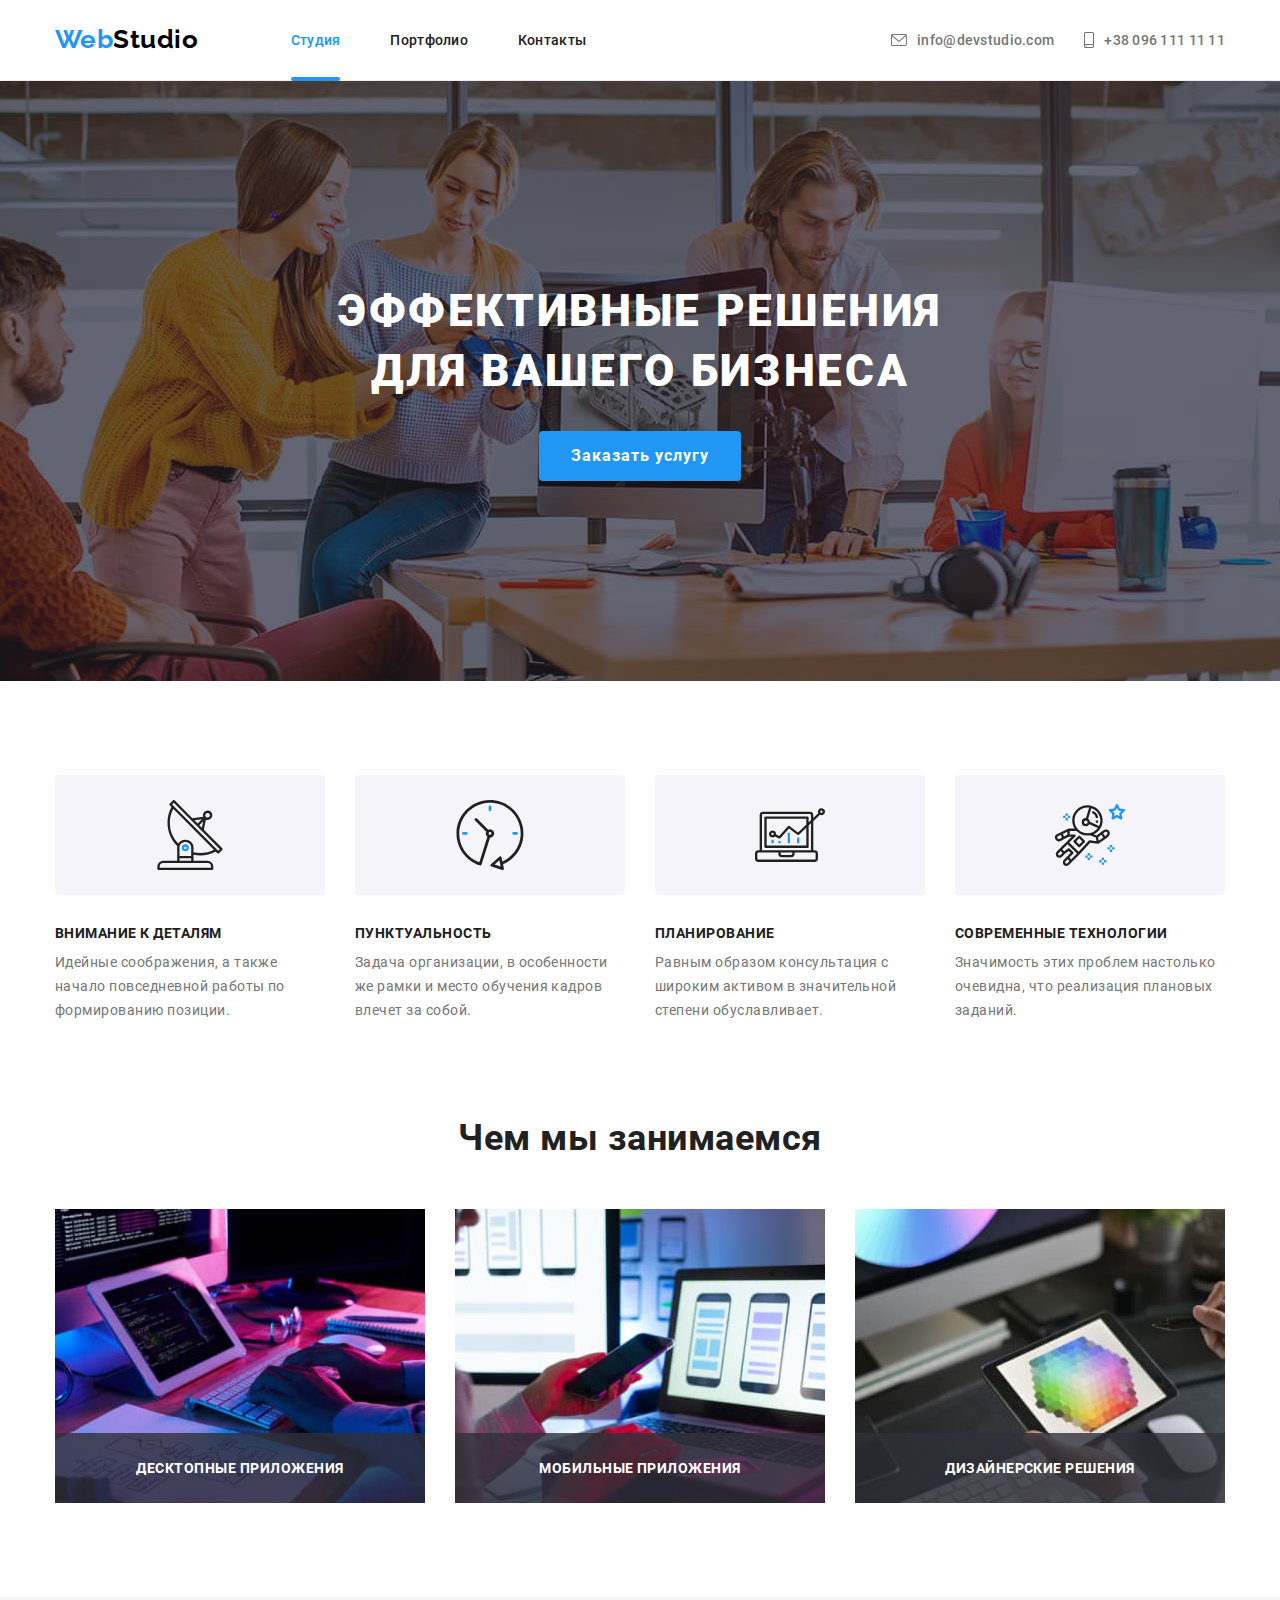
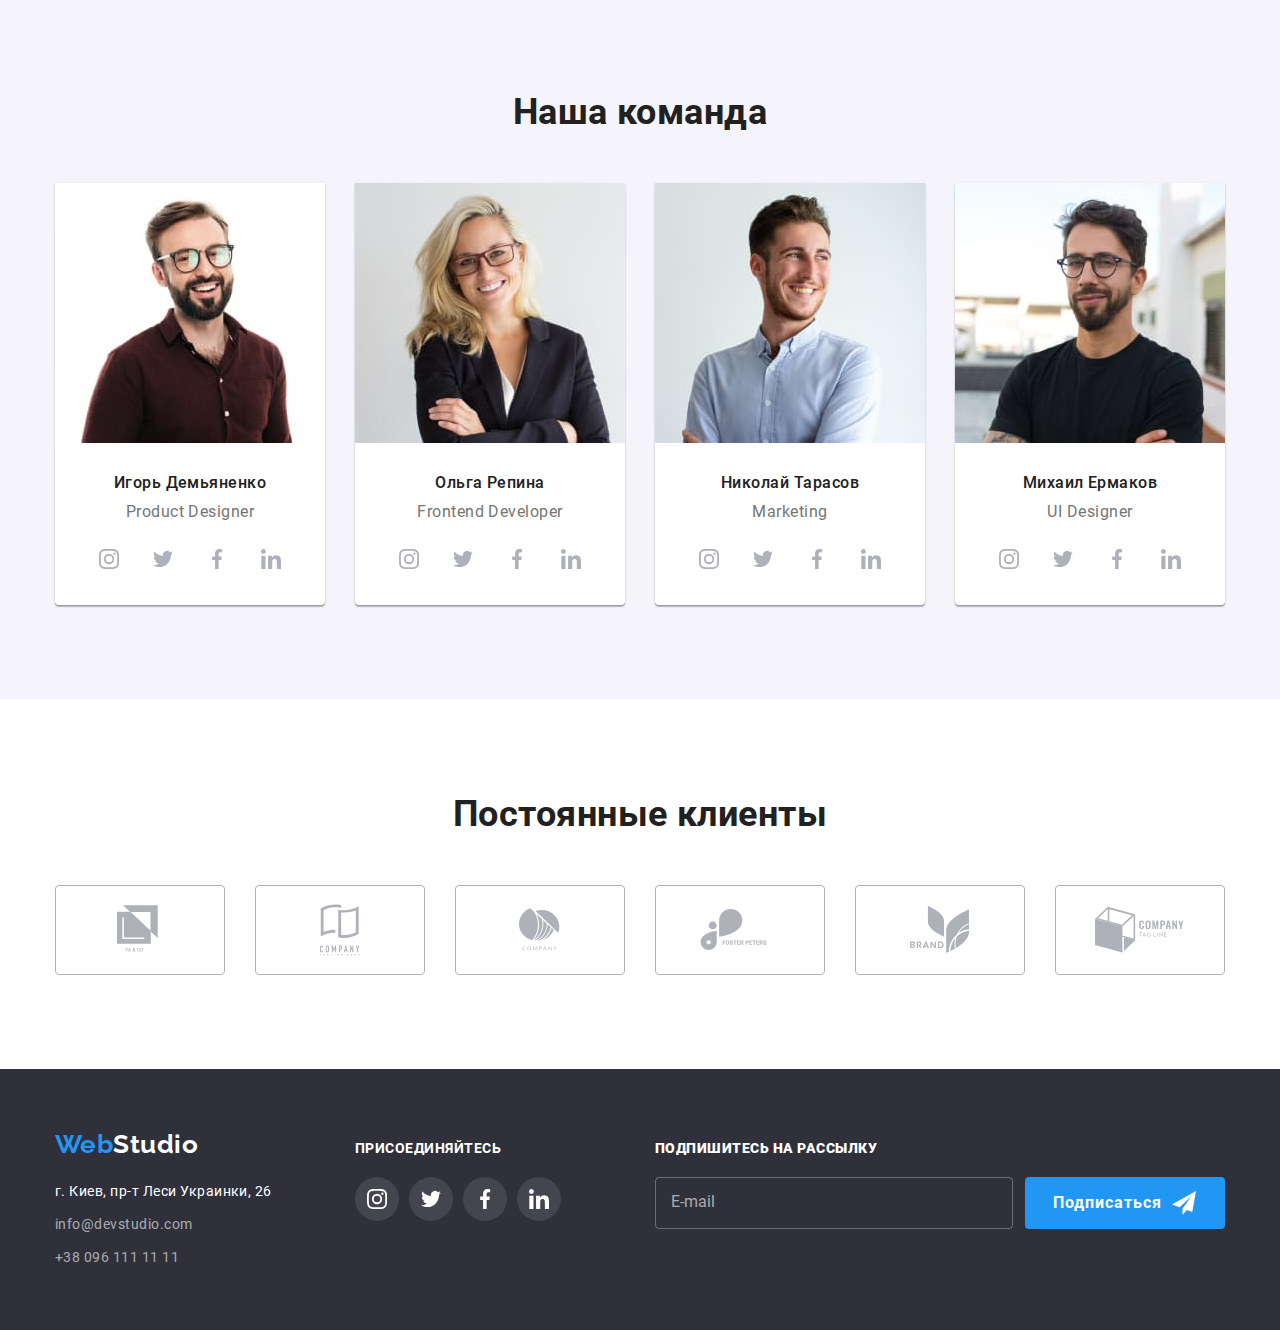
==== commit faaee546: "Фиксит меню" ====
--- a/index.html
+++ b/index.html
@@ -13,7 +13,7 @@
         <!-- <nav class="header-nav"> -->
         <a href="./" class="logo"> <span>Web</span>Studio</a>
         <div class="menu-container" id="menu-container" data-menu>
-          <nav class="page-nav">
+          <nav class="navigation">
             <ul class="menu list">
               <li class="item"><a href="./index.html" class="link current">Студия</a></li>
               <li class="item"><a href="./portfolio.html" class="link">Портфолио</a></li>
@@ -50,7 +50,7 @@
     <main>
       <!--Герой-->
       <section class="hero">
-        <div class="hero-container">
+        <div class="hero-container container">
           <h1 class="hero-title">Эффективные решения для вашего бизнеса</h1>
           <button type="button" class="btn-main" data-modal-open>Заказать услугу</button>
         </div>
--- a/css/main.min.css
+++ b/css/main.min.css
@@ -1,2 +1,2 @@
-@font-face{font-family:"Roboto";src:url("../fonts/Roboto/roboto-v20-latin_cyrillic-regular.woff2") format("woff2"),url("../fonts/Roboto/roboto-v20-latin_cyrillic-regular.woff") format("woff");font-style:normal;font-weight:400}@font-face{font-family:"Roboto";src:url("../fonts/Roboto/roboto-v20-latin_cyrillic-500.woff2") format("woff2"),url("../fonts/Roboto/roboto-v20-latin_cyrillic-500.woff") format("woff");font-style:normal;font-weight:500}@font-face{font-family:"Roboto";src:url("../fonts/Roboto/roboto-v20-latin_cyrillic-700.woff2") format("woff2"),url("../fonts/Roboto/roboto-v20-latin_cyrillic-700.woff") format("woff");font-style:normal;font-weight:700}@font-face{font-family:"Roboto";src:url("../fonts/Roboto/roboto-v20-latin_cyrillic-900.woff2") format("woff2"),url("../fonts/Roboto/roboto-v20-latin_cyrillic-900.woff") format("woff");font-style:normal;font-weight:900}@font-face{font-family:"Raleway";src:url("../fonts/Raleway/raleway-v17-latin_cyrillic-700.woff2") format("woff2"),url("../fonts/Raleway/raleway-v17-latin_cyrillic-700.woff") format("woff");font-style:normal;font-weight:700}/*! normalize.css v8.0.1 | MIT License | github.com/necolas/normalize.css */html{line-height:1.15;-webkit-text-size-adjust:100%}body{margin:0}main{display:block}h1{font-size:2em;margin:0.67em 0}hr{-webkit-box-sizing:content-box;box-sizing:content-box;height:0;overflow:visible}pre{font-family:monospace, monospace;font-size:1em}a{background-color:transparent}abbr[title]{border-bottom:none;text-decoration:underline;-webkit-text-decoration:underline dotted;text-decoration:underline dotted}b,strong{font-weight:bolder}code,kbd,samp{font-family:monospace, monospace;font-size:1em}small{font-size:80%}sub,sup{font-size:75%;line-height:0;position:relative;vertical-align:baseline}sub{bottom:-0.25em}sup{top:-0.5em}img{border-style:none}button,input,optgroup,select,textarea{font-family:inherit;font-size:100%;line-height:1.15;margin:0}button,input{overflow:visible}button,select{text-transform:none}button,[type="button"],[type="reset"],[type="submit"]{-webkit-appearance:button}button::-moz-focus-inner,[type="button"]::-moz-focus-inner,[type="reset"]::-moz-focus-inner,[type="submit"]::-moz-focus-inner{border-style:none;padding:0}button:-moz-focusring,[type="button"]:-moz-focusring,[type="reset"]:-moz-focusring,[type="submit"]:-moz-focusring{outline:1px dotted ButtonText}fieldset{padding:0.35em 0.75em 0.625em}legend{-webkit-box-sizing:border-box;box-sizing:border-box;color:inherit;display:table;max-width:100%;padding:0;white-space:normal}progress{vertical-align:baseline}textarea{overflow:auto}[type="checkbox"],[type="radio"]{-webkit-box-sizing:border-box;box-sizing:border-box;padding:0}[type="number"]::-webkit-inner-spin-button,[type="number"]::-webkit-outer-spin-button{height:auto}[type="search"]{-webkit-appearance:textfield;outline-offset:-2px}[type="search"]::-webkit-search-decoration{-webkit-appearance:none}::-webkit-file-upload-button{-webkit-appearance:button;font:inherit}details{display:block}summary{display:list-item}template{display:none}[hidden]{display:none}html{-webkit-box-sizing:border-box;box-sizing:border-box}*,*::before,*::after{-webkit-box-sizing:inherit;box-sizing:inherit}body{font-family:"Roboto", sans-serif;letter-spacing:0.03em}body.modal-open{overflow:hidden}a{display:block;text-decoration:none}address{font-style:normal}img{display:block;max-width:100%;height:auto}.list{list-style:none;padding:0;margin:0}.container{width:100%;margin-right:auto;margin-left:auto;padding-right:15px;padding-left:15px}@media (min-width: 480px){.container{width:480px}}@media (min-width: 768px){.container{width:768px}}@media (min-width: 1200px){.container{width:1200px}}.visually-hidden{position:absolute !important;clip:rect(1px 1px 1px 1px);clip:rect(1px, 1px, 1px, 1px);padding:0 !important;border:0 !important;height:1px !important;width:1px !important;overflow:hidden}section{padding-top:60px;padding-bottom:60px}@media (min-width: 1200px){section{padding-top:94px;padding-bottom:94px}}@media (min-width: 1200px){section.no-padding{padding-bottom:0}}.section-title{margin-top:0;margin-bottom:30px;font-weight:bold;font-size:28px;line-height:1.179;text-align:center;color:#212121}@media (min-width: 1200px){.section-title{margin-bottom:50px;font-size:36px;line-height:1.167}}.header{border-bottom:1px solid #ececec}@media screen and (max-width: 767px){.header{position:relative}}.header-page{display:-webkit-box;display:-ms-flexbox;display:flex;-webkit-box-align:center;-ms-flex-align:center;align-items:center;-webkit-box-pack:justify;-ms-flex-pack:justify;justify-content:space-between}.logo{padding:16px 0;font-family:"Raleway", sans-serif;font-weight:700;font-size:24px;line-height:1.167;color:#000}@media (min-width: 768px){.logo{padding:26px 0}}@media (min-width: 1200px){.logo{padding-top:24px;padding-bottom:25px;font-size:26px;line-height:1.192}}.logo span{color:#2196f3}.logo-footer{padding-top:0;padding-bottom:0;margin-bottom:20px;color:#fff}@media screen and (max-width: 767px){.menu.list{margin-bottom:60px}}@media screen and (max-width: 767px){.menu .item{display:inline-block}.menu.list{display:-webkit-box;display:-ms-flexbox;display:flex;-webkit-box-orient:vertical;-webkit-box-direction:normal;-ms-flex-direction:column;flex-direction:column;-webkit-box-align:center;-ms-flex-align:center;align-items:center}}@media (min-width: 768px){.menu{display:-webkit-box;display:-ms-flexbox;display:flex}}@media screen and (max-width: 767px){.menu .item:not(:last-child){margin-bottom:40px}}@media (min-width: 768px){.menu .item:not(:last-child){margin-right:50px}}.menu .link{font-weight:500;font-size:18px;line-height:1.167;letter-spacing:0.02em;color:#212121;-webkit-transition:color 250ms cubic-bezier(0.4, 0, 0.2, 1);transition:color 250ms cubic-bezier(0.4, 0, 0.2, 1)}@media (min-width: 768px){.menu .link{padding-top:32px;padding-bottom:32px;font-size:14px;line-height:1.143}}.menu:hover,.menu:focus{color:#2196f3}.menu .current{position:relative;color:#2196f3}.menu .current::after{position:absolute;bottom:-9px;display:block;content:" ";border-radius:2px;width:100%;height:4px;background:#2196f3}@media (min-width: 768px){.menu .current::after{bottom:-1px}}.btn-menu{display:-webkit-box;display:-ms-flexbox;display:flex;padding:0;margin:0;border:none;background-color:transparent;fill:#000;-webkit-transition:fill 250ms cubic-bezier(0.4, 0, 0.2, 1);transition:fill 250ms cubic-bezier(0.4, 0, 0.2, 1)}.btn-menu:hover,.btn-menu:focus{fill:#2196f3}.btn-menu .icon-crosse{display:none}.btn-menu.is-open .icon-crosse{display:block}.btn-menu.is-open .icon-menu{display:none}@media (min-width: 768px){.btn-menu{display:none}}.menu-container{background-color:#fff;text-align:center;font-weight:500;font-size:18px;line-height:1.167;letter-spacing:0.02em;color:#212121}@media screen and (max-width: 767px){.menu-container{display:none;position:absolute;top:61px;left:0;width:100%;padding:60px 0}.menu-container.is-open{display:block;z-index:1}}@media screen and (min-width: 768px){.menu-container{display:-webkit-box;display:-ms-flexbox;display:flex;-webkit-box-pack:justify;-ms-flex-pack:justify;justify-content:space-between;margin-left:auto}}@media screen and (max-width: 767px){.contacts .item+.item{margin-top:16px}}@media (min-width: 768px){.contacts .item+.item{margin-top:10px}}@media (min-width: 1200px){.contacts{display:-webkit-box;display:-ms-flexbox;display:flex}.contacts .item+.item{margin-left:30px;margin-top:0}}.contacts .link{display:-webkit-box;display:-ms-flexbox;display:flex;-webkit-box-align:center;-ms-flex-align:center;align-items:center;font-weight:500;font-size:18px;line-height:1.167;letter-spacing:0.02em;color:#757575;-webkit-transition:color 250ms cubic-bezier(0.4, 0, 0.2, 1);transition:color 250ms cubic-bezier(0.4, 0, 0.2, 1)}@media (min-width: 768px){.contacts .link{font-size:14px;line-height:1.143}}.contacts .link:hover,.contacts .link:focus{color:#2196f3}.envelope-icon,.smartphone-icon{margin-right:10px;fill:currentColor;width:12px;height:10px}.envelope-icon{width:16px;height:12px}.smartphone-icon{width:10px;height:16px}.hero{display:-webkit-box;display:-ms-flexbox;display:flex;margin-left:auto;margin-right:auto;background-color:#c4c4c4;background-repeat:no-repeat;background-position:center;background-size:cover}@media screen and (max-width: 767px){.hero{max-width:480px;height:400px;background-image:-webkit-gradient(linear, left top, right top, from(rgba(47,48,58,0.4)), to(rgba(47,48,58,0.4))),url(../images/hero/hero-mobile@1x.jpg);background-image:linear-gradient(to right, rgba(47,48,58,0.4), rgba(47,48,58,0.4)),url(../images/hero/hero-mobile@1x.jpg)}}@media screen and (max-width: 767px) and (min-device-pixel-ratio: 2), screen and (max-width: 767px) and (-webkit-min-device-pixel-ratio: 2), screen and (max-width: 767px) and (min-resolution: 192dpi), screen and (max-width: 767px) and (min-resolution: 2dppx){.hero{background-image:-webkit-gradient(linear, left top, right top, from(rgba(47,48,58,0.4)), to(rgba(47,48,58,0.4))),url(../images/hero/hero-mobile@2x.jpg);background-image:linear-gradient(to right, rgba(47,48,58,0.4), rgba(47,48,58,0.4)),url(../images/hero/hero-mobile@2x.jpg)}}@media (min-width: 768px){.hero{max-width:768px;height:400px;background-image:-webkit-gradient(linear, left top, right top, from(rgba(47,48,58,0.4)), to(rgba(47,48,58,0.4))),url(../images/hero/hero-tablet@1x.jpg);background-image:linear-gradient(to right, rgba(47,48,58,0.4), rgba(47,48,58,0.4)),url(../images/hero/hero-tablet@1x.jpg)}}@media screen and (min-width: 768px) and (min-device-pixel-ratio: 2), screen and (min-width: 768px) and (-webkit-min-device-pixel-ratio: 2), screen and (min-width: 768px) and (min-resolution: 192dpi), screen and (min-width: 768px) and (min-resolution: 2dppx){.hero{background-image:-webkit-gradient(linear, left top, right top, from(rgba(47,48,58,0.4)), to(rgba(47,48,58,0.4))),url(../images/hero/hero-tablet@2x.jpg);background-image:linear-gradient(to right, rgba(47,48,58,0.4), rgba(47,48,58,0.4)),url(../images/hero/hero-tablet@2x.jpg)}}@media (min-width: 1200px){.hero{max-width:1600px;min-height:600px;background-image:-webkit-gradient(linear, left top, right top, from(rgba(47,48,58,0.4)), to(rgba(47,48,58,0.4))),url(../images/hero/hero-desktop@1x.jpg);background-image:linear-gradient(to right, rgba(47,48,58,0.4), rgba(47,48,58,0.4)),url(../images/hero/hero-desktop@1x.jpg)}}@media screen and (min-width: 1200px) and (min-device-pixel-ratio: 2), screen and (min-width: 1200px) and (-webkit-min-device-pixel-ratio: 2), screen and (min-width: 1200px) and (min-resolution: 192dpi), screen and (min-width: 1200px) and (min-resolution: 2dppx){.hero{background-image:-webkit-gradient(linear, left top, right top, from(rgba(47,48,58,0.4)), to(rgba(47,48,58,0.4))),url(../images/hero/hero-desktop@2x.jpg);background-image:linear-gradient(to right, rgba(47,48,58,0.4), rgba(47,48,58,0.4)),url(../images/hero/hero-desktop@2x.jpg)}}.hero-container{display:-webkit-box;display:-ms-flexbox;display:flex;-ms-flex-wrap:wrap;flex-wrap:wrap;-webkit-box-pack:center;-ms-flex-pack:center;justify-content:center;max-width:360px;margin:auto}@media (min-width: 1200px){.hero-container{max-width:696px}}.hero-title{margin-top:0;margin-bottom:30px;margin-right:auto;margin-left:auto;font-weight:900;font-size:26px;line-height:1.615;letter-spacing:0.06em;text-align:center;text-transform:uppercase;color:#fff}@media (min-width: 1200px){.hero-title{font-size:44px;line-height:1.364}}.btn-main{border-radius:4px;border:0 solid transparent;min-width:200px;padding:10px 32px;font-weight:700;font-size:16px;line-height:1.875;letter-spacing:0.06em;color:#fff;background-color:#2196f3;-webkit-box-shadow:0px 4px 4px rgba(0,0,0,0.15);box-shadow:0px 4px 4px rgba(0,0,0,0.15);cursor:pointer;-webkit-transition:color 250ms cubic-bezier(0.4, 0, 0.2, 1),background-color 250ms cubic-bezier(0.4, 0, 0.2, 1);transition:color 250ms cubic-bezier(0.4, 0, 0.2, 1),background-color 250ms cubic-bezier(0.4, 0, 0.2, 1)}.btn-main:hover,.btn-main:focus{color:#2196f3;background-color:#fff}.btn-footer{display:-webkit-box;display:-ms-flexbox;display:flex;-webkit-box-align:center;-ms-flex-align:center;align-items:center;min-width:200px;min-height:50px;padding:10px 28px;margin-right:auto;margin-left:auto;border-radius:4px;font-weight:700;font-size:16px;line-height:1.875;letter-spacing:0.06em;color:#fff;background:#2196f3;border:transparent;cursor:pointer;-webkit-transition:background-color 250ms cubic-bezier(0.4, 0, 0.2, 1);transition:background-color 250ms cubic-bezier(0.4, 0, 0.2, 1)}.btn-footer:hover,.btn-footer:focus{color:#2196f3;background-color:#fff}@media (min-width: 768px){.features-list{display:-webkit-box;display:-ms-flexbox;display:flex;-ms-flex-wrap:wrap;flex-wrap:wrap}}.features-item{width:100%}@media screen and (max-width: 767px){.features-item:not(:last-child){margin-bottom:30px}}@media (min-width: 768px){.features-item{width:calc((100% - 30px) / 2)}.features-item:not(:nth-child(2n)){margin-right:30px}}@media screen and (max-width: 1199px){.features-item:not(:nth-last-child(-n+2)){margin-bottom:30px}}@media (min-width: 1200px){.features-item{width:calc((100% - 90px) / 4);margin-bottom:0}.features-item:not(:last-child){margin-right:30px}}.features-icon-bg{display:-webkit-box;display:-ms-flexbox;display:flex;-webkit-box-pack:center;-ms-flex-pack:center;justify-content:center;-webkit-box-align:center;-ms-flex-align:center;align-items:center;width:100%;height:120px;background-color:#f5f4fa;border-radius:4px}.features-icon{width:70px;height:70px}.features-title{margin-top:30px;margin-bottom:10px;font-weight:700;font-size:14px;line-height:1.143;text-align:center;text-transform:uppercase;color:#212121}@media (min-width: 768px){.features-title{text-align:start}}.features p{margin:0;font-weight:400;font-size:14px;line-height:1.714;color:#757575}@media screen and (max-width: 1199px){.services{display:none}}.services-list{display:-webkit-box;display:-ms-flexbox;display:flex;-ms-flex-wrap:wrap;flex-wrap:wrap}.services-list h3{position:absolute;bottom:0;margin:0;padding-top:27px;padding-bottom:27px;font-weight:700;font-size:14px;line-height:1.143;text-align:center;text-transform:uppercase;width:100%;height:70px;color:#fff;background:rgba(47,48,58,0.8)}.services-list .flex-element{position:relative;width:calc((100% - 60px) / 3)}.services-list .flex-element:not(:nth-child(3n)){margin-right:30px}.team{background-color:#f5f4fa}@media (min-width: 768px){.team-list{display:-webkit-box;display:-ms-flexbox;display:flex;-ms-flex-wrap:wrap;flex-wrap:wrap}}.team h3{margin-top:0;margin-bottom:10px;font-weight:500;font-size:16px;line-height:1.187;text-align:center;color:#212121}.team p{margin-top:0;margin-bottom:16px;font-weight:400;font-size:16px;line-height:1.187;text-align:center;color:#757575}.team-card{border-radius:0px 0px 4px 4px;background-color:#fff;-webkit-box-shadow:0px 1px 3px rgba(0,0,0,0.12),0px 1px 1px rgba(0,0,0,0.14),0px 2px 1px rgba(0,0,0,0.2);box-shadow:0px 1px 3px rgba(0,0,0,0.12),0px 1px 1px rgba(0,0,0,0.14),0px 2px 1px rgba(0,0,0,0.2)}@media (min-width: 1200px){.team-card{width:calc((100% - 90px) / 4)}}@media screen and (min-width: 768px) and (max-width: 1199px){.team-card{width:calc((100% - 30px) / 2)}}@media screen and (max-width: 767px){.team-card:not(:last-child){margin-bottom:30px}}@media screen and (min-width: 768px) and (max-width: 1199px){.team-card:not(:nth-child(2n)){margin-right:30px}.team-card:not(:nth-last-child(-n+2)){margin-bottom:30px}}@media (min-width: 1200px){.team-list .team-card:not(:nth-child(4n)){margin-right:30px}}.team-main-info{padding-top:30px;padding-bottom:24px}.social-icons-list{display:-webkit-box;display:-ms-flexbox;display:flex;-webkit-box-pack:center;-ms-flex-pack:center;justify-content:center}.social-icons-link{display:-webkit-box;display:-ms-flexbox;display:flex;-webkit-box-pack:center;-ms-flex-pack:center;justify-content:center;-webkit-box-align:center;-ms-flex-align:center;align-items:center;width:44px;height:44px;border-radius:50%;color:#afb1b8;background-color:transparent;-webkit-transition:color 250ms cubic-bezier(0.4, 0, 0.2, 1),background-color 250ms cubic-bezier(0.4, 0, 0.2, 1);transition:color 250ms cubic-bezier(0.4, 0, 0.2, 1),background-color 250ms cubic-bezier(0.4, 0, 0.2, 1)}.social-icons-link:hover,.social-icons-link:focus{color:#fff;background-color:#2196f3}.social-icons-item:not(:last-child){margin-right:10px}.social-icon{fill:currentColor}.clients-list{display:-webkit-box;display:-ms-flexbox;display:flex;-ms-flex-wrap:wrap;flex-wrap:wrap}@media screen and (max-width: 767px){.clients-item{width:calc((100% - 30px) / 2)}.clients-item:not(:nth-child(2n)){margin-right:30px}.clients-item:not(:nth-last-child(-n+2)){margin-bottom:30px}}@media screen and (min-width: 768px) and (max-width: 1199px){.clients-item{width:calc((100% - 60px) / 3)}.clients-item:not(:nth-child(3n)){margin-right:30px}.clients-item:not(:nth-last-child(-n+3)){margin-bottom:30px}}@media (min-width: 1200px){.clients-item{width:calc((100% - 150px) / 6)}.clients-item:not(:nth-child(6n)){margin-right:30px}}.clients-link{display:-webkit-box;display:-ms-flexbox;display:flex;-webkit-box-pack:center;-ms-flex-pack:center;justify-content:center;-webkit-box-align:center;-ms-flex-align:center;align-items:center;width:100%;height:90px;border:1px solid #afb1b8;-webkit-box-sizing:border-box;box-sizing:border-box;border-radius:4px;color:#afb1b8;-webkit-transition:color 250ms cubic-bezier(0.4, 0, 0.2, 1),border-color 250ms cubic-bezier(0.4, 0, 0.2, 1);transition:color 250ms cubic-bezier(0.4, 0, 0.2, 1),border-color 250ms cubic-bezier(0.4, 0, 0.2, 1)}.clients-link:hover,.clients-link:focus{border-color:#2196f3;color:#2196f3}.clients-icon{fill:currentColor}.footer{background-color:#2f303a;color:#fff}.footer-flexbox{padding-top:60px;padding-bottom:60px}@media (min-width: 1200px){.footer-flexbox{display:-webkit-box;display:-ms-flexbox;display:flex;-webkit-box-align:baseline;-ms-flex-align:baseline;align-items:baseline;-webkit-box-pack:justify;-ms-flex-pack:justify;justify-content:space-between}.footer-flexbox .footer-form{width:calc(50% - 15px)}}@media screen and (min-width: 768px){.footer-contacts{display:-webkit-box;display:-ms-flexbox;display:flex;-webkit-box-align:baseline;-ms-flex-align:baseline;align-items:baseline;-ms-flex-pack:distribute;justify-content:space-around}}@media (min-width: 1200px){.footer-contacts{width:calc((100% - 30px) / 2);margin-right:30px;margin-bottom:0;-webkit-box-pack:start;-ms-flex-pack:start;justify-content:start}}@media screen and (max-width: 1199px){.footer-address-contacts,.footer-social-contacts{text-align:center;margin-bottom:60px}}@media (min-width: 1200px){.footer-address-contacts,.footer-social-contacts{width:calc((100% - 30px) / 2)}.footer-address-contacts:not(:last-child),.footer-social-contacts:not(:last-child){margin-right:30px}}.address>.list{font-weight:400;font-size:14px;line-height:1.714}.address-contacts .link{margin-top:9px;color:rgba(255,255,255,0.6);-webkit-transition:color 250ms cubic-bezier(0.4, 0, 0.2, 1);transition:color 250ms cubic-bezier(0.4, 0, 0.2, 1)}.address-contacts .link:hover,.address-contacts .link:focus{color:#2196f3}.footer p{margin-top:0;margin-bottom:20px}.footer-social-icons-list{display:-webkit-box;display:-ms-flexbox;display:flex;-webkit-box-pack:center;-ms-flex-pack:center;justify-content:center}@media (min-width: 1200px){.footer-social-icons-list{-webkit-box-pack:start;-ms-flex-pack:start;justify-content:start}}.footer-social-icons-item:not(:last-child){margin-right:10px}.footer-social-icons-link{display:-webkit-box;display:-ms-flexbox;display:flex;-webkit-box-pack:center;-ms-flex-pack:center;justify-content:center;-webkit-box-align:center;-ms-flex-align:center;align-items:center;width:44px;height:44px;border-radius:50%;color:#fff;background-color:rgba(255,255,255,0.1);-webkit-transition:background-color 250ms cubic-bezier(0.4, 0, 0.2, 1);transition:background-color 250ms cubic-bezier(0.4, 0, 0.2, 1)}.footer-social-icons-link:hover,.footer-social-icons-link:focus{background-color:#2196f3}.footer-social-icon{fill:currentColor}.call-to-activity{font-weight:700;font-size:14px;line-height:1.143;text-transform:uppercase}@media screen and (max-width: 1199px){.footer-form{text-align:center}}.input-form{margin-top:20px}@media (min-width: 1200px){.input-form{display:-webkit-box;display:-ms-flexbox;display:flex}}.input-form input{display:-webkit-box;display:-ms-flexbox;display:flex;-webkit-box-align:center;-ms-flex-align:center;align-items:center;margin-right:auto;margin-left:auto;margin-bottom:20px;width:100%;max-width:450px;border-radius:4px;padding:15px 0px 16px 15px;background-color:transparent;color:rgba(255,255,255,0.6);border:1px solid rgba(255,255,255,0.3)}@media (min-width: 1200px){.input-form input{max-width:358px;margin-right:12px;margin-bottom:0}}.input-form input::-webkit-input-placeholder{padding-right:0;font-weight:400;font-size:16px;line-height:1.25;color:rgba(255,255,255,0.6)}.input-form input:-ms-input-placeholder{padding-right:0;font-weight:400;font-size:16px;line-height:1.25;color:rgba(255,255,255,0.6)}.input-form input::-ms-input-placeholder{padding-right:0;font-weight:400;font-size:16px;line-height:1.25;color:rgba(255,255,255,0.6)}.input-form input::placeholder{padding-right:0;font-weight:400;font-size:16px;line-height:1.25;color:rgba(255,255,255,0.6)}.icon-send{margin-left:10px;width:24px;height:24px;fill:currentColor}.backdrop{position:fixed;top:0;left:0;right:0;bottom:0;display:-webkit-box;display:-ms-flexbox;display:flex;-webkit-box-pack:center;-ms-flex-pack:center;justify-content:center;-webkit-box-align:center;-ms-flex-align:center;align-items:center;width:100%;height:100%;padding:30px 20px;overflow-y:scroll;background-color:rgba(0,0,0,0.2);-webkit-transition:opacity 250ms cubic-bezier(0.4, 0, 0.2, 1);transition:opacity 250ms cubic-bezier(0.4, 0, 0.2, 1)}.backdrop.is-hidden{opacity:0;pointer-events:none}.modal{display:-webkit-box;display:-ms-flexbox;display:flex;-webkit-box-pack:end;-ms-flex-pack:end;justify-content:flex-end;background-color:#fff;-webkit-transition:-webkit-transform 250ms cubic-bezier(0.4, 0, 0.2, 1);transition:-webkit-transform 250ms cubic-bezier(0.4, 0, 0.2, 1);transition:transform 250ms cubic-bezier(0.4, 0, 0.2, 1);transition:transform 250ms cubic-bezier(0.4, 0, 0.2, 1), -webkit-transform 250ms cubic-bezier(0.4, 0, 0.2, 1)}@media screen and (max-width: 1199px){.modal{max-width:450px;min-height:609px}}@media (min-width: 1200px){.modal{position:absolute;top:50%;left:50%;-webkit-transform:translate(-50%, -50%);transform:translate(-50%, -50%);width:528px;height:581px}}.modal-form{width:100%;padding:40px}.modal-title{margin:0 0 12px;font-weight:700;font-size:20px;line-height:1.5;text-align:center;color:#212121}@media (min-width: 1200px){.modal-title{line-height:1.15}}.modal-label{display:-webkit-box;display:-ms-flexbox;display:flex;-webkit-box-orient:vertical;-webkit-box-direction:normal;-ms-flex-direction:column;flex-direction:column;margin-bottom:4px;font-weight:400;font-size:12px;line-height:1.167;letter-spacing:0.01em;color:#757575}.user-form{width:100%}.form-field{position:relative;margin-bottom:10px}.form-field.comment{margin-bottom:20px}.form-input{display:block;width:100%;margin:0;padding-top:11px;padding-right:12px;padding-bottom:11px;padding-left:42px;border:1px solid rgba(33,33,33,0.2);border-radius:4px;outline:none;-webkit-transition:border-color 250ms cubic-bezier(0.4, 0, 0.2, 1);transition:border-color 250ms cubic-bezier(0.4, 0, 0.2, 1)}.form-input:focus{border-color:#2196f3}.form-input:focus+.icon-form{fill:#2196f3}.icon-form{position:absolute;top:50%;left:12px;-webkit-transform:translateY(-50%);transform:translateY(-50%);width:18px;height:18px;fill:#000;-webkit-transition:fill 250ms cubic-bezier(0.4, 0, 0.2, 1);transition:fill 250ms cubic-bezier(0.4, 0, 0.2, 1)}textarea{width:100%;resize:none;padding:12px 16px;height:120px;border:1px solid rgba(33,33,33,0.2);border-radius:4px;-webkit-transition:border-color 250ms cubic-bezier(0.4, 0, 0.2, 1);transition:border-color 250ms cubic-bezier(0.4, 0, 0.2, 1)}textarea:focus{border-color:#2196f3}.form-field textarea::-webkit-input-placeholder{font-weight:400;font-size:12px;line-height:1.167;letter-spacing:0.01em;color:rgba(117,117,117,0.5)}.form-field textarea:-ms-input-placeholder{font-weight:400;font-size:12px;line-height:1.167;letter-spacing:0.01em;color:rgba(117,117,117,0.5)}.form-field textarea::-ms-input-placeholder{font-weight:400;font-size:12px;line-height:1.167;letter-spacing:0.01em;color:rgba(117,117,117,0.5)}.form-field textarea::placeholder{font-weight:400;font-size:12px;line-height:1.167;letter-spacing:0.01em;color:rgba(117,117,117,0.5)}.agreement{display:-webkit-box;display:-ms-flexbox;display:flex;-webkit-box-pack:center;-ms-flex-pack:center;justify-content:center;margin-bottom:30px}.user-agreement{position:relative;display:inline-block;padding-left:23px;font-weight:400;color:#757575}@media screen and (max-width: 1199px){.user-agreement{font-size:12px;line-height:1.167;letter-spacing:0.03em}}@media (min-width: 1200px){.user-agreement{font-size:14px;line-height:1.714}}.user-agreement a{display:inline-block;color:#2196f3;text-decoration:underline}.checkbox{position:absolute;width:1px;height:1px;margin:-1px;border:0;padding:0;clip:rect(0 0 0 0);overflow:hidden}.icon-check{position:absolute;top:50%;left:0;-webkit-transform:translateY(-50%);transform:translateY(-50%);display:inline-block;margin-right:7px;width:16px;height:15px;border:2px solid #212121;border-radius:3px;-webkit-transition:border-color 250ms cubic-bezier(0.4, 0, 0.2, 1),background-color 250ms cubic-bezier(0.4, 0, 0.2, 1),background-image 250ms cubic-bezier(0.4, 0, 0.2, 1),background-origin 250ms cubic-bezier(0.4, 0, 0.2, 1);transition:border-color 250ms cubic-bezier(0.4, 0, 0.2, 1),background-color 250ms cubic-bezier(0.4, 0, 0.2, 1),background-image 250ms cubic-bezier(0.4, 0, 0.2, 1),background-origin 250ms cubic-bezier(0.4, 0, 0.2, 1)}.checkbox:checked+.icon-check{border-color:#2196f3;background-color:#2196f3;background-image:url(../images/icons/icon-check.svg);background-size:contain;background-origin:border-box}.btn-submit{display:block;margin-left:auto;margin-right:auto;border-radius:4px;border:0 solid transparent;min-width:200px;padding:10px 32px;font-weight:700;font-size:16px;line-height:1.875;letter-spacing:0.06em;color:#fff;background-color:#2196f3;-webkit-box-shadow:0px 4px 4px rgba(0,0,0,0.15);box-shadow:0px 4px 4px rgba(0,0,0,0.15);cursor:pointer;-webkit-transition:color 250ms cubic-bezier(0.4, 0, 0.2, 1),background-color 250ms cubic-bezier(0.4, 0, 0.2, 1);transition:color 250ms cubic-bezier(0.4, 0, 0.2, 1),background-color 250ms cubic-bezier(0.4, 0, 0.2, 1)}.btn-submit:hover,.btn-submit:focus{color:#2196f3;background-color:#fff}.btn-modal{position:absolute;display:-webkit-box;display:-ms-flexbox;display:flex;-webkit-box-pack:center;-ms-flex-pack:center;justify-content:center;-webkit-box-align:center;-ms-flex-align:center;align-items:center;width:30px;height:30px;margin-top:8px;margin-right:8px;background-color:#fff;border:1px solid rgba(0,0,0,0.1);-webkit-box-sizing:border-box;box-sizing:border-box;border-radius:50%;cursor:pointer}.icon-close{width:18px;height:18px;fill:#000;-webkit-transition:fill 250ms cubic-bezier(0.4, 0, 0.2, 1);transition:fill 250ms cubic-bezier(0.4, 0, 0.2, 1)}.icon-close:hover,.icon-close:focus{fill:#2196f3}
+@font-face{font-family:"Roboto";src:url("../fonts/Roboto/roboto-v20-latin_cyrillic-regular.woff2") format("woff2"),url("../fonts/Roboto/roboto-v20-latin_cyrillic-regular.woff") format("woff");font-style:normal;font-weight:400}@font-face{font-family:"Roboto";src:url("../fonts/Roboto/roboto-v20-latin_cyrillic-500.woff2") format("woff2"),url("../fonts/Roboto/roboto-v20-latin_cyrillic-500.woff") format("woff");font-style:normal;font-weight:500}@font-face{font-family:"Roboto";src:url("../fonts/Roboto/roboto-v20-latin_cyrillic-700.woff2") format("woff2"),url("../fonts/Roboto/roboto-v20-latin_cyrillic-700.woff") format("woff");font-style:normal;font-weight:700}@font-face{font-family:"Roboto";src:url("../fonts/Roboto/roboto-v20-latin_cyrillic-900.woff2") format("woff2"),url("../fonts/Roboto/roboto-v20-latin_cyrillic-900.woff") format("woff");font-style:normal;font-weight:900}@font-face{font-family:"Raleway";src:url("../fonts/Raleway/raleway-v17-latin_cyrillic-700.woff2") format("woff2"),url("../fonts/Raleway/raleway-v17-latin_cyrillic-700.woff") format("woff");font-style:normal;font-weight:700}/*! normalize.css v8.0.1 | MIT License | github.com/necolas/normalize.css */html{line-height:1.15;-webkit-text-size-adjust:100%}body{margin:0}main{display:block}h1{font-size:2em;margin:0.67em 0}hr{-webkit-box-sizing:content-box;box-sizing:content-box;height:0;overflow:visible}pre{font-family:monospace, monospace;font-size:1em}a{background-color:transparent}abbr[title]{border-bottom:none;text-decoration:underline;-webkit-text-decoration:underline dotted;text-decoration:underline dotted}b,strong{font-weight:bolder}code,kbd,samp{font-family:monospace, monospace;font-size:1em}small{font-size:80%}sub,sup{font-size:75%;line-height:0;position:relative;vertical-align:baseline}sub{bottom:-0.25em}sup{top:-0.5em}img{border-style:none}button,input,optgroup,select,textarea{font-family:inherit;font-size:100%;line-height:1.15;margin:0}button,input{overflow:visible}button,select{text-transform:none}button,[type="button"],[type="reset"],[type="submit"]{-webkit-appearance:button}button::-moz-focus-inner,[type="button"]::-moz-focus-inner,[type="reset"]::-moz-focus-inner,[type="submit"]::-moz-focus-inner{border-style:none;padding:0}button:-moz-focusring,[type="button"]:-moz-focusring,[type="reset"]:-moz-focusring,[type="submit"]:-moz-focusring{outline:1px dotted ButtonText}fieldset{padding:0.35em 0.75em 0.625em}legend{-webkit-box-sizing:border-box;box-sizing:border-box;color:inherit;display:table;max-width:100%;padding:0;white-space:normal}progress{vertical-align:baseline}textarea{overflow:auto}[type="checkbox"],[type="radio"]{-webkit-box-sizing:border-box;box-sizing:border-box;padding:0}[type="number"]::-webkit-inner-spin-button,[type="number"]::-webkit-outer-spin-button{height:auto}[type="search"]{-webkit-appearance:textfield;outline-offset:-2px}[type="search"]::-webkit-search-decoration{-webkit-appearance:none}::-webkit-file-upload-button{-webkit-appearance:button;font:inherit}details{display:block}summary{display:list-item}template{display:none}[hidden]{display:none}html{-webkit-box-sizing:border-box;box-sizing:border-box}*,*::before,*::after{-webkit-box-sizing:inherit;box-sizing:inherit}body{font-family:"Roboto", sans-serif;letter-spacing:0.03em}body.modal-open{overflow:hidden}a{display:block;text-decoration:none}address{font-style:normal}img{display:block;max-width:100%;height:auto}.list{list-style:none;padding:0;margin:0}.container{width:100%;margin-right:auto;margin-left:auto;padding-right:15px;padding-left:15px}@media (min-width: 480px){.container{width:480px}}@media (min-width: 768px){.container{width:768px}}@media (min-width: 1200px){.container{width:1200px}}.visually-hidden{position:absolute !important;clip:rect(1px 1px 1px 1px);clip:rect(1px, 1px, 1px, 1px);padding:0 !important;border:0 !important;height:1px !important;width:1px !important;overflow:hidden}section{padding-top:60px;padding-bottom:60px}@media (min-width: 1200px){section{padding-top:94px;padding-bottom:94px}}@media (min-width: 1200px){section.no-padding{padding-bottom:0}}.section-title{margin-top:0;margin-bottom:30px;font-weight:bold;font-size:28px;line-height:1.179;text-align:center;color:#212121}@media (min-width: 1200px){.section-title{margin-bottom:50px;font-size:36px;line-height:1.167}}.header{border-bottom:1px solid #ececec}@media screen and (max-width: 767px){.header{position:relative}}.header-page{display:-webkit-box;display:-ms-flexbox;display:flex;-webkit-box-align:center;-ms-flex-align:center;align-items:center;-webkit-box-pack:justify;-ms-flex-pack:justify;justify-content:space-between}.logo{padding:16px 0;font-family:"Raleway", sans-serif;font-weight:700;font-size:24px;line-height:1.167;color:#000}@media (min-width: 768px){.logo{padding:26px 0}}@media (min-width: 1200px){.logo{padding-top:24px;padding-bottom:25px;font-size:26px;line-height:1.192}}.logo span{color:#2196f3}.logo-footer{padding-top:0;padding-bottom:0;margin-bottom:20px;color:#fff}.menu-container{background-color:#fff;text-align:center;font-weight:500;font-size:18px;line-height:1.167;letter-spacing:0.02em;color:#212121}@media screen and (max-width: 767px){.menu-container{display:none;position:absolute;top:61px;left:0;width:100%;padding:60px 0}.menu-container.is-open{display:block;z-index:1}}@media screen and (min-width: 768px){.menu-container{display:-webkit-box;display:-ms-flexbox;display:flex;-webkit-box-pack:justify;-ms-flex-pack:justify;justify-content:space-between;margin-left:auto;-webkit-box-align:center;-ms-flex-align:center;align-items:center}}@media screen and (max-width: 767px){.navigation{margin-bottom:60px}}@media screen and (min-width: 768px) and (max-width: 1199px){.navigation{margin-right:84px}}@media (min-width: 1200px){.navigation{margin-right:305px}}@media screen and (max-width: 767px){.menu .item{display:inline-block}.menu.list{display:-webkit-box;display:-ms-flexbox;display:flex;-webkit-box-orient:vertical;-webkit-box-direction:normal;-ms-flex-direction:column;flex-direction:column;-webkit-box-align:center;-ms-flex-align:center;align-items:center}}@media (min-width: 768px){.menu{display:-webkit-box;display:-ms-flexbox;display:flex}}@media screen and (max-width: 767px){.menu .item:not(:last-child){margin-bottom:40px}}@media (min-width: 768px){.menu .item:not(:last-child){margin-right:50px}}.menu .link{font-weight:500;font-size:18px;line-height:1.167;letter-spacing:0.02em;color:#212121;-webkit-transition:color 250ms cubic-bezier(0.4, 0, 0.2, 1);transition:color 250ms cubic-bezier(0.4, 0, 0.2, 1)}@media (min-width: 768px){.menu .link{padding-top:32px;padding-bottom:32px;font-size:14px;line-height:1.143}}.menu:hover,.menu:focus{color:#2196f3}.menu .current{position:relative;color:#2196f3}.menu .current::after{position:absolute;bottom:-9px;display:block;content:" ";border-radius:2px;width:100%;height:4px;background:#2196f3}@media (min-width: 768px){.menu .current::after{bottom:-1px}}.btn-menu{display:-webkit-box;display:-ms-flexbox;display:flex;padding:0;margin:0;border:none;background-color:transparent;fill:#000;-webkit-transition:fill 250ms cubic-bezier(0.4, 0, 0.2, 1);transition:fill 250ms cubic-bezier(0.4, 0, 0.2, 1)}.btn-menu:hover,.btn-menu:focus{fill:#2196f3}.btn-menu .icon-crosse{display:none}.btn-menu.is-open .icon-crosse{display:block}.btn-menu.is-open .icon-menu{display:none}@media (min-width: 768px){.btn-menu{display:none}}@media screen and (max-width: 767px){.contacts.item{text-align:center;margin-top:16px}}@media (min-width: 768px){.contacts .item+.item{margin-top:10px}}@media (min-width: 1200px){.contacts{display:-webkit-box;display:-ms-flexbox;display:flex}.contacts .item+.item{margin-left:30px;margin-top:0}}.contacts .link{display:-webkit-box;display:-ms-flexbox;display:flex;-webkit-box-align:center;-ms-flex-align:center;align-items:center;font-weight:500;font-size:18px;line-height:1.167;letter-spacing:0.02em;color:#757575;-webkit-transition:color 250ms cubic-bezier(0.4, 0, 0.2, 1);transition:color 250ms cubic-bezier(0.4, 0, 0.2, 1)}@media (min-width: 768px){.contacts .link{font-size:14px;line-height:1.143}}.contacts .link:hover,.contacts .link:focus{color:#2196f3}.envelope-icon,.smartphone-icon{margin-right:10px;fill:currentColor;width:12px;height:10px}.envelope-icon{width:16px;height:12px}.smartphone-icon{width:10px;height:16px}.hero{display:-webkit-box;display:-ms-flexbox;display:flex;-webkit-box-align:center;-ms-flex-align:center;align-items:center;margin-left:auto;margin-right:auto;background-color:#c4c4c4;background-repeat:no-repeat;background-position:center;background-size:cover}@media screen and (max-width: 767px){.hero{max-width:480px;height:400px;background-image:-webkit-gradient(linear, left top, right top, from(rgba(47,48,58,0.4)), to(rgba(47,48,58,0.4))),url(../images/hero/hero-mobile@1x.jpg);background-image:linear-gradient(to right, rgba(47,48,58,0.4), rgba(47,48,58,0.4)),url(../images/hero/hero-mobile@1x.jpg)}}@media screen and (max-width: 767px) and (min-device-pixel-ratio: 2), screen and (max-width: 767px) and (-webkit-min-device-pixel-ratio: 2), screen and (max-width: 767px) and (min-resolution: 192dpi), screen and (max-width: 767px) and (min-resolution: 2dppx){.hero{background-image:-webkit-gradient(linear, left top, right top, from(rgba(47,48,58,0.4)), to(rgba(47,48,58,0.4))),url(../images/hero/hero-mobile@2x.jpg);background-image:linear-gradient(to right, rgba(47,48,58,0.4), rgba(47,48,58,0.4)),url(../images/hero/hero-mobile@2x.jpg)}}@media (min-width: 768px){.hero{max-width:768px;height:400px;background-image:-webkit-gradient(linear, left top, right top, from(rgba(47,48,58,0.4)), to(rgba(47,48,58,0.4))),url(../images/hero/hero-tablet@1x.jpg);background-image:linear-gradient(to right, rgba(47,48,58,0.4), rgba(47,48,58,0.4)),url(../images/hero/hero-tablet@1x.jpg)}}@media screen and (min-width: 768px) and (min-device-pixel-ratio: 2), screen and (min-width: 768px) and (-webkit-min-device-pixel-ratio: 2), screen and (min-width: 768px) and (min-resolution: 192dpi), screen and (min-width: 768px) and (min-resolution: 2dppx){.hero{background-image:-webkit-gradient(linear, left top, right top, from(rgba(47,48,58,0.4)), to(rgba(47,48,58,0.4))),url(../images/hero/hero-tablet@2x.jpg);background-image:linear-gradient(to right, rgba(47,48,58,0.4), rgba(47,48,58,0.4)),url(../images/hero/hero-tablet@2x.jpg)}}@media (min-width: 1200px){.hero{max-width:1600px;min-height:600px;background-image:-webkit-gradient(linear, left top, right top, from(rgba(47,48,58,0.4)), to(rgba(47,48,58,0.4))),url(../images/hero/hero-desktop@1x.jpg);background-image:linear-gradient(to right, rgba(47,48,58,0.4), rgba(47,48,58,0.4)),url(../images/hero/hero-desktop@1x.jpg)}}@media screen and (min-width: 1200px) and (min-device-pixel-ratio: 2), screen and (min-width: 1200px) and (-webkit-min-device-pixel-ratio: 2), screen and (min-width: 1200px) and (min-resolution: 192dpi), screen and (min-width: 1200px) and (min-resolution: 2dppx){.hero{background-image:-webkit-gradient(linear, left top, right top, from(rgba(47,48,58,0.4)), to(rgba(47,48,58,0.4))),url(../images/hero/hero-desktop@2x.jpg);background-image:linear-gradient(to right, rgba(47,48,58,0.4), rgba(47,48,58,0.4)),url(../images/hero/hero-desktop@2x.jpg)}}.hero-container{display:-webkit-box;display:-ms-flexbox;display:flex;-ms-flex-wrap:wrap;flex-wrap:wrap;-webkit-box-pack:center;-ms-flex-pack:center;justify-content:center;max-width:360px}@media (min-width: 1200px){.hero-container{max-width:696px}}.hero-title{margin-top:0;margin-bottom:30px;margin-right:auto;margin-left:auto;font-weight:900;font-size:26px;line-height:1.615;letter-spacing:0.06em;text-align:center;text-transform:uppercase;color:#fff}@media (min-width: 1200px){.hero-title{font-size:44px;line-height:1.364}}.btn-main{border-radius:4px;border:0 solid transparent;min-width:200px;padding:10px 32px;font-weight:700;font-size:16px;line-height:1.875;letter-spacing:0.06em;color:#fff;background-color:#2196f3;-webkit-box-shadow:0px 4px 4px rgba(0,0,0,0.15);box-shadow:0px 4px 4px rgba(0,0,0,0.15);cursor:pointer;-webkit-transition:color 250ms cubic-bezier(0.4, 0, 0.2, 1),background-color 250ms cubic-bezier(0.4, 0, 0.2, 1);transition:color 250ms cubic-bezier(0.4, 0, 0.2, 1),background-color 250ms cubic-bezier(0.4, 0, 0.2, 1)}.btn-main:hover,.btn-main:focus{color:#2196f3;background-color:#fff}.btn-footer{display:-webkit-box;display:-ms-flexbox;display:flex;-webkit-box-align:center;-ms-flex-align:center;align-items:center;min-width:200px;min-height:50px;padding:10px 28px;margin-right:auto;margin-left:auto;border-radius:4px;font-weight:700;font-size:16px;line-height:1.875;letter-spacing:0.06em;color:#fff;background:#2196f3;border:transparent;cursor:pointer;-webkit-transition:background-color 250ms cubic-bezier(0.4, 0, 0.2, 1);transition:background-color 250ms cubic-bezier(0.4, 0, 0.2, 1)}.btn-footer:hover,.btn-footer:focus{color:#2196f3;background-color:#fff}@media (min-width: 768px){.features-list{display:-webkit-box;display:-ms-flexbox;display:flex;-ms-flex-wrap:wrap;flex-wrap:wrap}}.features-item{width:100%}@media screen and (max-width: 767px){.features-item:not(:last-child){margin-bottom:30px}}@media (min-width: 768px){.features-item{width:calc((100% - 30px) / 2)}.features-item:not(:nth-child(2n)){margin-right:30px}}@media screen and (max-width: 1199px){.features-item:not(:nth-last-child(-n+2)){margin-bottom:30px}}@media (min-width: 1200px){.features-item{width:calc((100% - 90px) / 4);margin-bottom:0}.features-item:not(:last-child){margin-right:30px}}.features-icon-bg{display:-webkit-box;display:-ms-flexbox;display:flex;-webkit-box-pack:center;-ms-flex-pack:center;justify-content:center;-webkit-box-align:center;-ms-flex-align:center;align-items:center;width:100%;height:120px;background-color:#f5f4fa;border-radius:4px}.features-icon{width:70px;height:70px}.features-title{margin-top:30px;margin-bottom:10px;font-weight:700;font-size:14px;line-height:1.143;text-align:center;text-transform:uppercase;color:#212121}@media (min-width: 768px){.features-title{text-align:start}}.features p{margin:0;font-weight:400;font-size:14px;line-height:1.714;color:#757575}@media screen and (max-width: 1199px){.services{display:none}}.services-list{display:-webkit-box;display:-ms-flexbox;display:flex;-ms-flex-wrap:wrap;flex-wrap:wrap}.services-list h3{position:absolute;bottom:0;margin:0;padding-top:27px;padding-bottom:27px;font-weight:700;font-size:14px;line-height:1.143;text-align:center;text-transform:uppercase;width:100%;height:70px;color:#fff;background:rgba(47,48,58,0.8)}.services-list .flex-element{position:relative;width:calc((100% - 60px) / 3)}.services-list .flex-element:not(:nth-child(3n)){margin-right:30px}.team{background-color:#f5f4fa}@media (min-width: 768px){.team-list{display:-webkit-box;display:-ms-flexbox;display:flex;-ms-flex-wrap:wrap;flex-wrap:wrap}}.team h3{margin-top:0;margin-bottom:10px;font-weight:500;font-size:16px;line-height:1.187;text-align:center;color:#212121}.team p{margin-top:0;margin-bottom:16px;font-weight:400;font-size:16px;line-height:1.187;text-align:center;color:#757575}.team-card{border-radius:0px 0px 4px 4px;background-color:#fff;-webkit-box-shadow:0px 1px 3px rgba(0,0,0,0.12),0px 1px 1px rgba(0,0,0,0.14),0px 2px 1px rgba(0,0,0,0.2);box-shadow:0px 1px 3px rgba(0,0,0,0.12),0px 1px 1px rgba(0,0,0,0.14),0px 2px 1px rgba(0,0,0,0.2)}@media (min-width: 1200px){.team-card{width:calc((100% - 90px) / 4)}}@media screen and (min-width: 768px) and (max-width: 1199px){.team-card{width:calc((100% - 30px) / 2)}}@media screen and (max-width: 767px){.team-card:not(:last-child){margin-bottom:30px}}@media screen and (min-width: 768px) and (max-width: 1199px){.team-card:not(:nth-child(2n)){margin-right:30px}.team-card:not(:nth-last-child(-n+2)){margin-bottom:30px}}@media (min-width: 1200px){.team-list .team-card:not(:nth-child(4n)){margin-right:30px}}.team-main-info{padding-top:30px;padding-bottom:24px}.social-icons-list{display:-webkit-box;display:-ms-flexbox;display:flex;-webkit-box-pack:center;-ms-flex-pack:center;justify-content:center}.social-icons-link{display:-webkit-box;display:-ms-flexbox;display:flex;-webkit-box-pack:center;-ms-flex-pack:center;justify-content:center;-webkit-box-align:center;-ms-flex-align:center;align-items:center;width:44px;height:44px;border-radius:50%;color:#afb1b8;background-color:transparent;-webkit-transition:color 250ms cubic-bezier(0.4, 0, 0.2, 1),background-color 250ms cubic-bezier(0.4, 0, 0.2, 1);transition:color 250ms cubic-bezier(0.4, 0, 0.2, 1),background-color 250ms cubic-bezier(0.4, 0, 0.2, 1)}.social-icons-link:hover,.social-icons-link:focus{color:#fff;background-color:#2196f3}.social-icons-item:not(:last-child){margin-right:10px}.social-icon{fill:currentColor}.clients-list{display:-webkit-box;display:-ms-flexbox;display:flex;-ms-flex-wrap:wrap;flex-wrap:wrap}@media screen and (max-width: 767px){.clients-item{width:calc((100% - 30px) / 2)}.clients-item:not(:nth-child(2n)){margin-right:30px}.clients-item:not(:nth-last-child(-n+2)){margin-bottom:30px}}@media screen and (min-width: 768px) and (max-width: 1199px){.clients-item{width:calc((100% - 60px) / 3)}.clients-item:not(:nth-child(3n)){margin-right:30px}.clients-item:not(:nth-last-child(-n+3)){margin-bottom:30px}}@media (min-width: 1200px){.clients-item{width:calc((100% - 150px) / 6)}.clients-item:not(:nth-child(6n)){margin-right:30px}}.clients-link{display:-webkit-box;display:-ms-flexbox;display:flex;-webkit-box-pack:center;-ms-flex-pack:center;justify-content:center;-webkit-box-align:center;-ms-flex-align:center;align-items:center;width:100%;height:90px;border:1px solid #afb1b8;-webkit-box-sizing:border-box;box-sizing:border-box;border-radius:4px;color:#afb1b8;-webkit-transition:color 250ms cubic-bezier(0.4, 0, 0.2, 1),border-color 250ms cubic-bezier(0.4, 0, 0.2, 1);transition:color 250ms cubic-bezier(0.4, 0, 0.2, 1),border-color 250ms cubic-bezier(0.4, 0, 0.2, 1)}.clients-link:hover,.clients-link:focus{border-color:#2196f3;color:#2196f3}.clients-icon{fill:currentColor}.footer{background-color:#2f303a;color:#fff}.footer-flexbox{padding-top:60px;padding-bottom:60px}@media (min-width: 1200px){.footer-flexbox{display:-webkit-box;display:-ms-flexbox;display:flex;-webkit-box-align:baseline;-ms-flex-align:baseline;align-items:baseline;-webkit-box-pack:justify;-ms-flex-pack:justify;justify-content:space-between}.footer-flexbox .footer-form{width:calc(50% - 15px)}}@media screen and (min-width: 768px){.footer-contacts{display:-webkit-box;display:-ms-flexbox;display:flex;-webkit-box-align:baseline;-ms-flex-align:baseline;align-items:baseline;-ms-flex-pack:distribute;justify-content:space-around}}@media (min-width: 1200px){.footer-contacts{width:calc((100% - 30px) / 2);margin-right:30px;margin-bottom:0;-webkit-box-pack:start;-ms-flex-pack:start;justify-content:start}}@media screen and (max-width: 1199px){.footer-address-contacts,.footer-social-contacts{text-align:center;margin-bottom:60px}}@media (min-width: 1200px){.footer-address-contacts,.footer-social-contacts{width:calc((100% - 30px) / 2)}.footer-address-contacts:not(:last-child),.footer-social-contacts:not(:last-child){margin-right:30px}}.address>.list{font-weight:400;font-size:14px;line-height:1.714}.address-contacts .link{margin-top:9px;color:rgba(255,255,255,0.6);-webkit-transition:color 250ms cubic-bezier(0.4, 0, 0.2, 1);transition:color 250ms cubic-bezier(0.4, 0, 0.2, 1)}.address-contacts .link:hover,.address-contacts .link:focus{color:#2196f3}.footer p{margin-top:0;margin-bottom:20px}.footer-social-icons-list{display:-webkit-box;display:-ms-flexbox;display:flex;-webkit-box-pack:center;-ms-flex-pack:center;justify-content:center}@media (min-width: 1200px){.footer-social-icons-list{-webkit-box-pack:start;-ms-flex-pack:start;justify-content:start}}.footer-social-icons-item:not(:last-child){margin-right:10px}.footer-social-icons-link{display:-webkit-box;display:-ms-flexbox;display:flex;-webkit-box-pack:center;-ms-flex-pack:center;justify-content:center;-webkit-box-align:center;-ms-flex-align:center;align-items:center;width:44px;height:44px;border-radius:50%;color:#fff;background-color:rgba(255,255,255,0.1);-webkit-transition:background-color 250ms cubic-bezier(0.4, 0, 0.2, 1);transition:background-color 250ms cubic-bezier(0.4, 0, 0.2, 1)}.footer-social-icons-link:hover,.footer-social-icons-link:focus{background-color:#2196f3}.footer-social-icon{fill:currentColor}.call-to-activity{font-weight:700;font-size:14px;line-height:1.143;text-transform:uppercase}@media screen and (max-width: 1199px){.footer-form{text-align:center}}.input-form{margin-top:20px}@media (min-width: 1200px){.input-form{display:-webkit-box;display:-ms-flexbox;display:flex}}.input-form input{display:-webkit-box;display:-ms-flexbox;display:flex;-webkit-box-align:center;-ms-flex-align:center;align-items:center;margin-right:auto;margin-left:auto;margin-bottom:20px;width:100%;max-width:450px;border-radius:4px;padding:15px 0px 16px 15px;background-color:transparent;color:rgba(255,255,255,0.6);border:1px solid rgba(255,255,255,0.3)}@media (min-width: 1200px){.input-form input{max-width:358px;margin-right:12px;margin-bottom:0}}.input-form input::-webkit-input-placeholder{padding-right:0;font-weight:400;font-size:16px;line-height:1.25;color:rgba(255,255,255,0.6)}.input-form input:-ms-input-placeholder{padding-right:0;font-weight:400;font-size:16px;line-height:1.25;color:rgba(255,255,255,0.6)}.input-form input::-ms-input-placeholder{padding-right:0;font-weight:400;font-size:16px;line-height:1.25;color:rgba(255,255,255,0.6)}.input-form input::placeholder{padding-right:0;font-weight:400;font-size:16px;line-height:1.25;color:rgba(255,255,255,0.6)}.icon-send{margin-left:10px;width:24px;height:24px;fill:currentColor}.backdrop{position:fixed;top:0;left:0;right:0;bottom:0;display:-webkit-box;display:-ms-flexbox;display:flex;-webkit-box-pack:center;-ms-flex-pack:center;justify-content:center;-webkit-box-align:center;-ms-flex-align:center;align-items:center;width:100%;height:100%;padding:30px 20px;overflow-y:scroll;background-color:rgba(0,0,0,0.2);-webkit-transition:opacity 250ms cubic-bezier(0.4, 0, 0.2, 1);transition:opacity 250ms cubic-bezier(0.4, 0, 0.2, 1)}.backdrop.is-hidden{opacity:0;pointer-events:none}.modal{display:-webkit-box;display:-ms-flexbox;display:flex;-webkit-box-pack:end;-ms-flex-pack:end;justify-content:flex-end;background-color:#fff;-webkit-transition:-webkit-transform 250ms cubic-bezier(0.4, 0, 0.2, 1);transition:-webkit-transform 250ms cubic-bezier(0.4, 0, 0.2, 1);transition:transform 250ms cubic-bezier(0.4, 0, 0.2, 1);transition:transform 250ms cubic-bezier(0.4, 0, 0.2, 1), -webkit-transform 250ms cubic-bezier(0.4, 0, 0.2, 1)}@media screen and (max-width: 1199px){.modal{max-width:450px;min-height:609px}}@media (min-width: 1200px){.modal{position:absolute;top:50%;left:50%;-webkit-transform:translate(-50%, -50%);transform:translate(-50%, -50%);width:528px;height:581px}}.modal-form{width:100%;padding:40px}.modal-title{margin:0 0 12px;font-weight:700;font-size:20px;line-height:1.5;text-align:center;color:#212121}@media (min-width: 1200px){.modal-title{line-height:1.15}}.modal-label{display:-webkit-box;display:-ms-flexbox;display:flex;-webkit-box-orient:vertical;-webkit-box-direction:normal;-ms-flex-direction:column;flex-direction:column;margin-bottom:4px;font-weight:400;font-size:12px;line-height:1.167;letter-spacing:0.01em;color:#757575}.user-form{width:100%}.form-field{position:relative;margin-bottom:10px}.form-field.comment{margin-bottom:20px}.form-input{display:block;width:100%;margin:0;padding-top:11px;padding-right:12px;padding-bottom:11px;padding-left:42px;border:1px solid rgba(33,33,33,0.2);border-radius:4px;outline:none;-webkit-transition:border-color 250ms cubic-bezier(0.4, 0, 0.2, 1);transition:border-color 250ms cubic-bezier(0.4, 0, 0.2, 1)}.form-input:focus{border-color:#2196f3}.form-input:focus+.icon-form{fill:#2196f3}.icon-form{position:absolute;top:50%;left:12px;-webkit-transform:translateY(-50%);transform:translateY(-50%);width:18px;height:18px;fill:#000;-webkit-transition:fill 250ms cubic-bezier(0.4, 0, 0.2, 1);transition:fill 250ms cubic-bezier(0.4, 0, 0.2, 1)}textarea{width:100%;resize:none;padding:12px 16px;height:120px;border:1px solid rgba(33,33,33,0.2);border-radius:4px;-webkit-transition:border-color 250ms cubic-bezier(0.4, 0, 0.2, 1);transition:border-color 250ms cubic-bezier(0.4, 0, 0.2, 1)}textarea:focus{border-color:#2196f3}.form-field textarea::-webkit-input-placeholder{font-weight:400;font-size:12px;line-height:1.167;letter-spacing:0.01em;color:rgba(117,117,117,0.5)}.form-field textarea:-ms-input-placeholder{font-weight:400;font-size:12px;line-height:1.167;letter-spacing:0.01em;color:rgba(117,117,117,0.5)}.form-field textarea::-ms-input-placeholder{font-weight:400;font-size:12px;line-height:1.167;letter-spacing:0.01em;color:rgba(117,117,117,0.5)}.form-field textarea::placeholder{font-weight:400;font-size:12px;line-height:1.167;letter-spacing:0.01em;color:rgba(117,117,117,0.5)}.agreement{display:-webkit-box;display:-ms-flexbox;display:flex;-webkit-box-pack:center;-ms-flex-pack:center;justify-content:center;margin-bottom:30px}.user-agreement{position:relative;display:inline-block;padding-left:23px;font-weight:400;color:#757575}@media screen and (max-width: 1199px){.user-agreement{font-size:12px;line-height:1.167;letter-spacing:0.03em}}@media (min-width: 1200px){.user-agreement{font-size:14px;line-height:1.714}}.user-agreement a{display:inline-block;color:#2196f3;text-decoration:underline}.checkbox{position:absolute;width:1px;height:1px;margin:-1px;border:0;padding:0;clip:rect(0 0 0 0);overflow:hidden}.icon-check{position:absolute;top:50%;left:0;-webkit-transform:translateY(-50%);transform:translateY(-50%);display:inline-block;margin-right:7px;width:16px;height:15px;border:2px solid #212121;border-radius:3px;-webkit-transition:border-color 250ms cubic-bezier(0.4, 0, 0.2, 1),background-color 250ms cubic-bezier(0.4, 0, 0.2, 1),background-image 250ms cubic-bezier(0.4, 0, 0.2, 1),background-origin 250ms cubic-bezier(0.4, 0, 0.2, 1);transition:border-color 250ms cubic-bezier(0.4, 0, 0.2, 1),background-color 250ms cubic-bezier(0.4, 0, 0.2, 1),background-image 250ms cubic-bezier(0.4, 0, 0.2, 1),background-origin 250ms cubic-bezier(0.4, 0, 0.2, 1)}.checkbox:checked+.icon-check{border-color:#2196f3;background-color:#2196f3;background-image:url(../images/icons/icon-check.svg);background-size:contain;background-origin:border-box}.btn-submit{display:block;margin-left:auto;margin-right:auto;border-radius:4px;border:0 solid transparent;min-width:200px;padding:10px 32px;font-weight:700;font-size:16px;line-height:1.875;letter-spacing:0.06em;color:#fff;background-color:#2196f3;-webkit-box-shadow:0px 4px 4px rgba(0,0,0,0.15);box-shadow:0px 4px 4px rgba(0,0,0,0.15);cursor:pointer;-webkit-transition:color 250ms cubic-bezier(0.4, 0, 0.2, 1),background-color 250ms cubic-bezier(0.4, 0, 0.2, 1);transition:color 250ms cubic-bezier(0.4, 0, 0.2, 1),background-color 250ms cubic-bezier(0.4, 0, 0.2, 1)}.btn-submit:hover,.btn-submit:focus{color:#2196f3;background-color:#fff}.btn-modal{position:absolute;display:-webkit-box;display:-ms-flexbox;display:flex;-webkit-box-pack:center;-ms-flex-pack:center;justify-content:center;-webkit-box-align:center;-ms-flex-align:center;align-items:center;width:30px;height:30px;margin-top:8px;margin-right:8px;background-color:#fff;border:1px solid rgba(0,0,0,0.1);-webkit-box-sizing:border-box;box-sizing:border-box;border-radius:50%;cursor:pointer}.icon-close{width:18px;height:18px;fill:#000;-webkit-transition:fill 250ms cubic-bezier(0.4, 0, 0.2, 1);transition:fill 250ms cubic-bezier(0.4, 0, 0.2, 1)}.icon-close:hover,.icon-close:focus{fill:#2196f3}
 /*# sourceMappingURL=main.min.css.map */